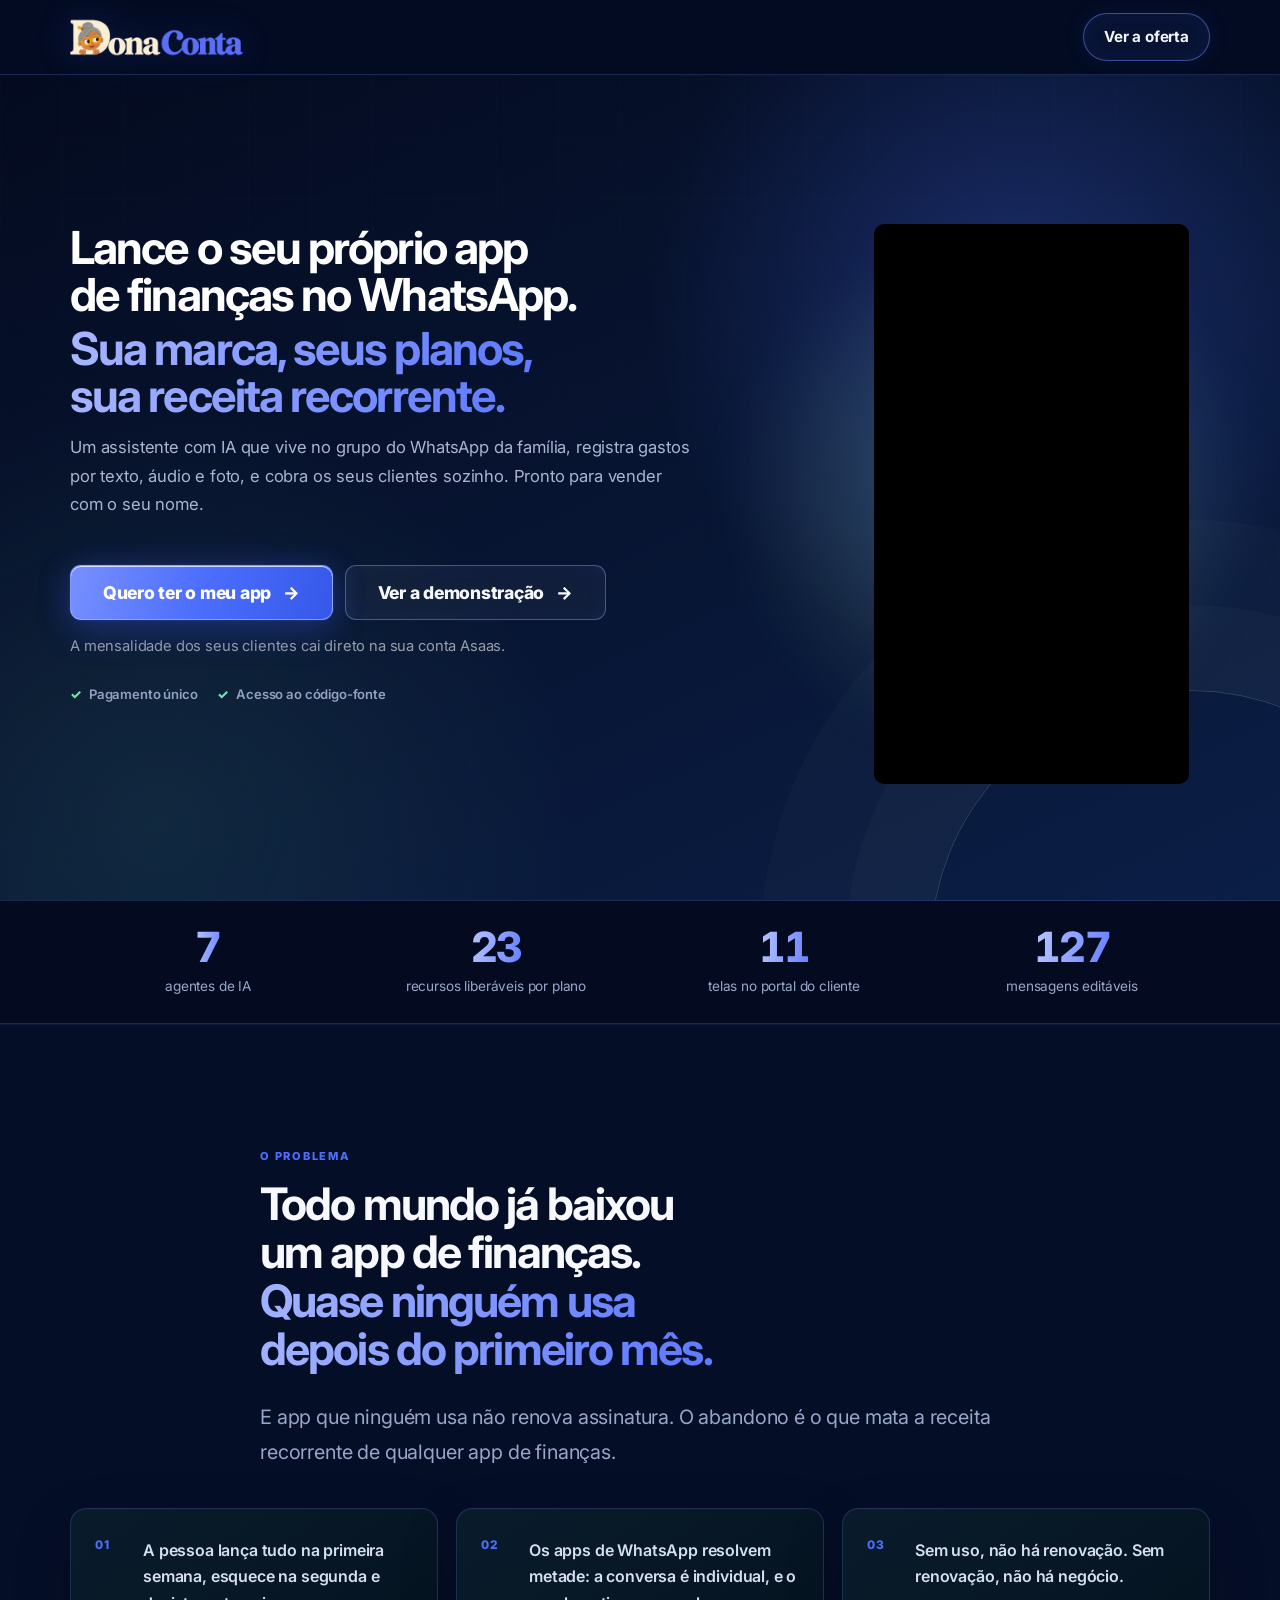
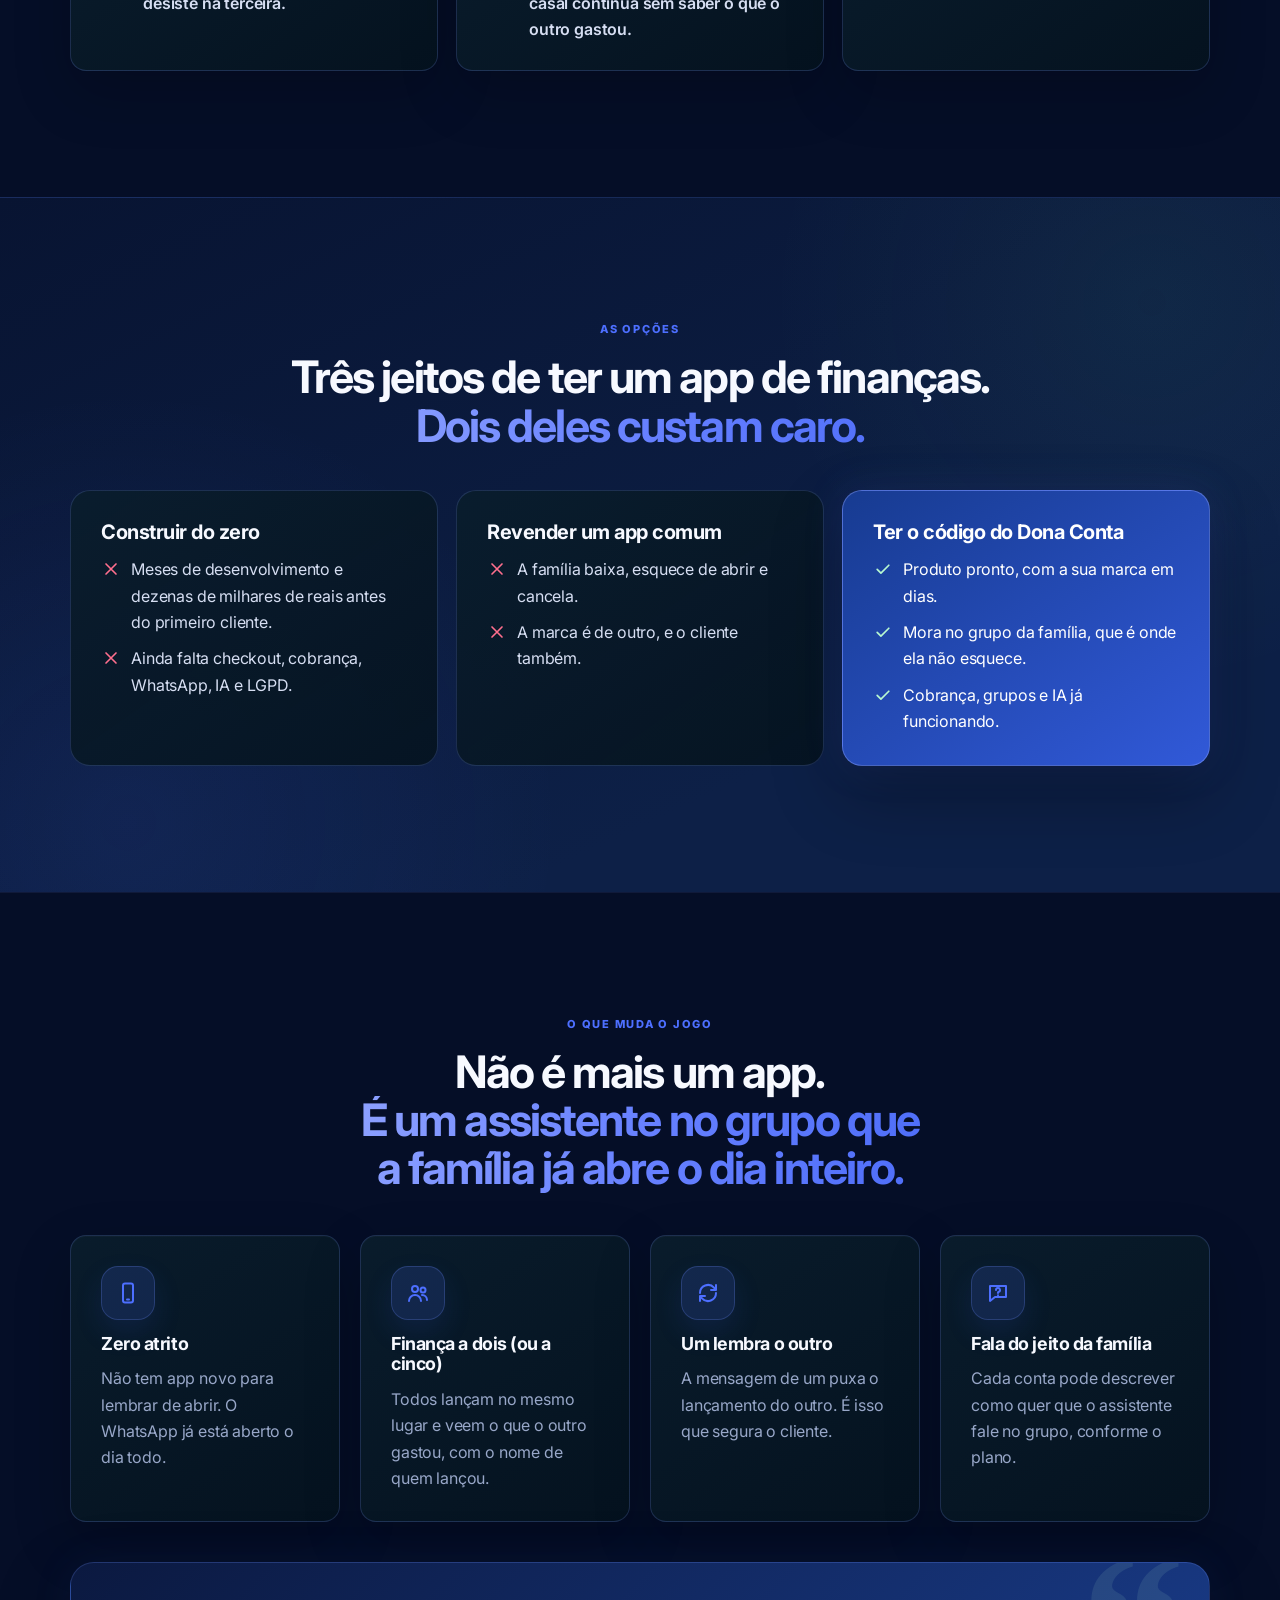
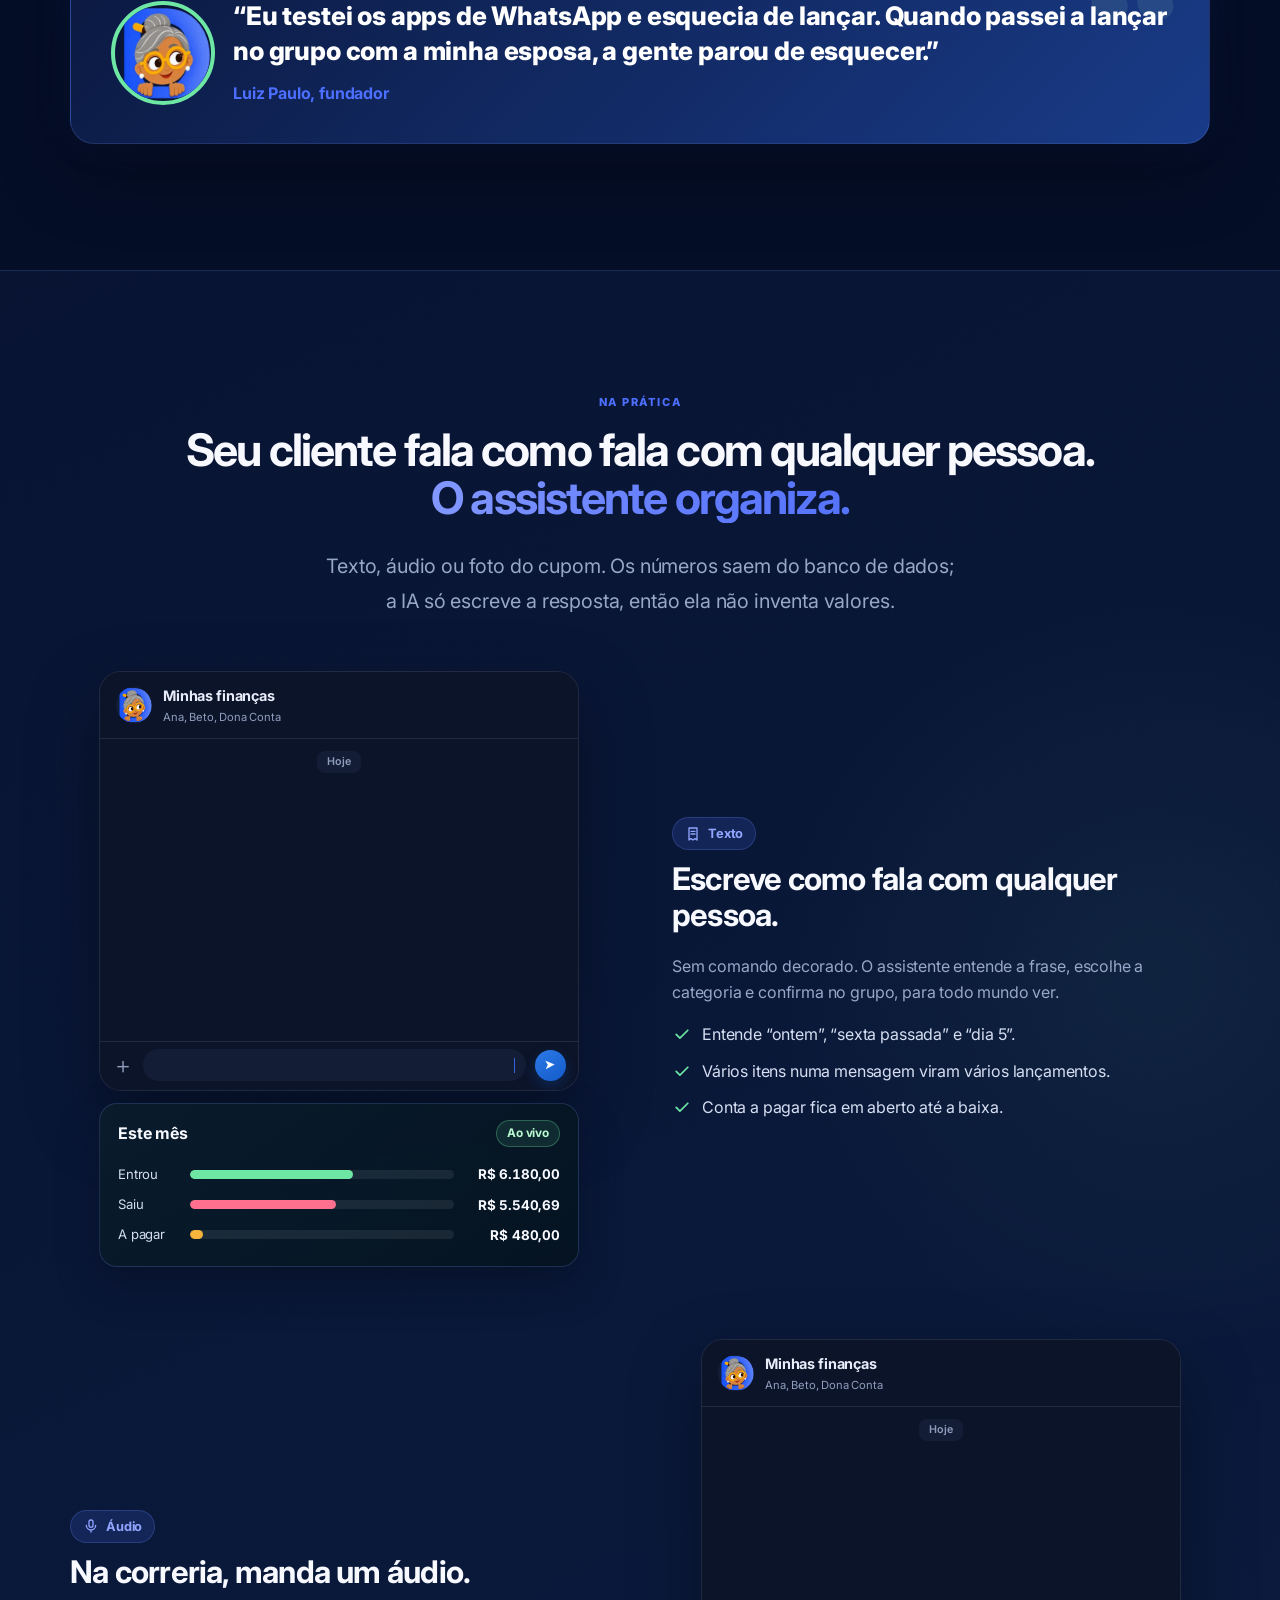
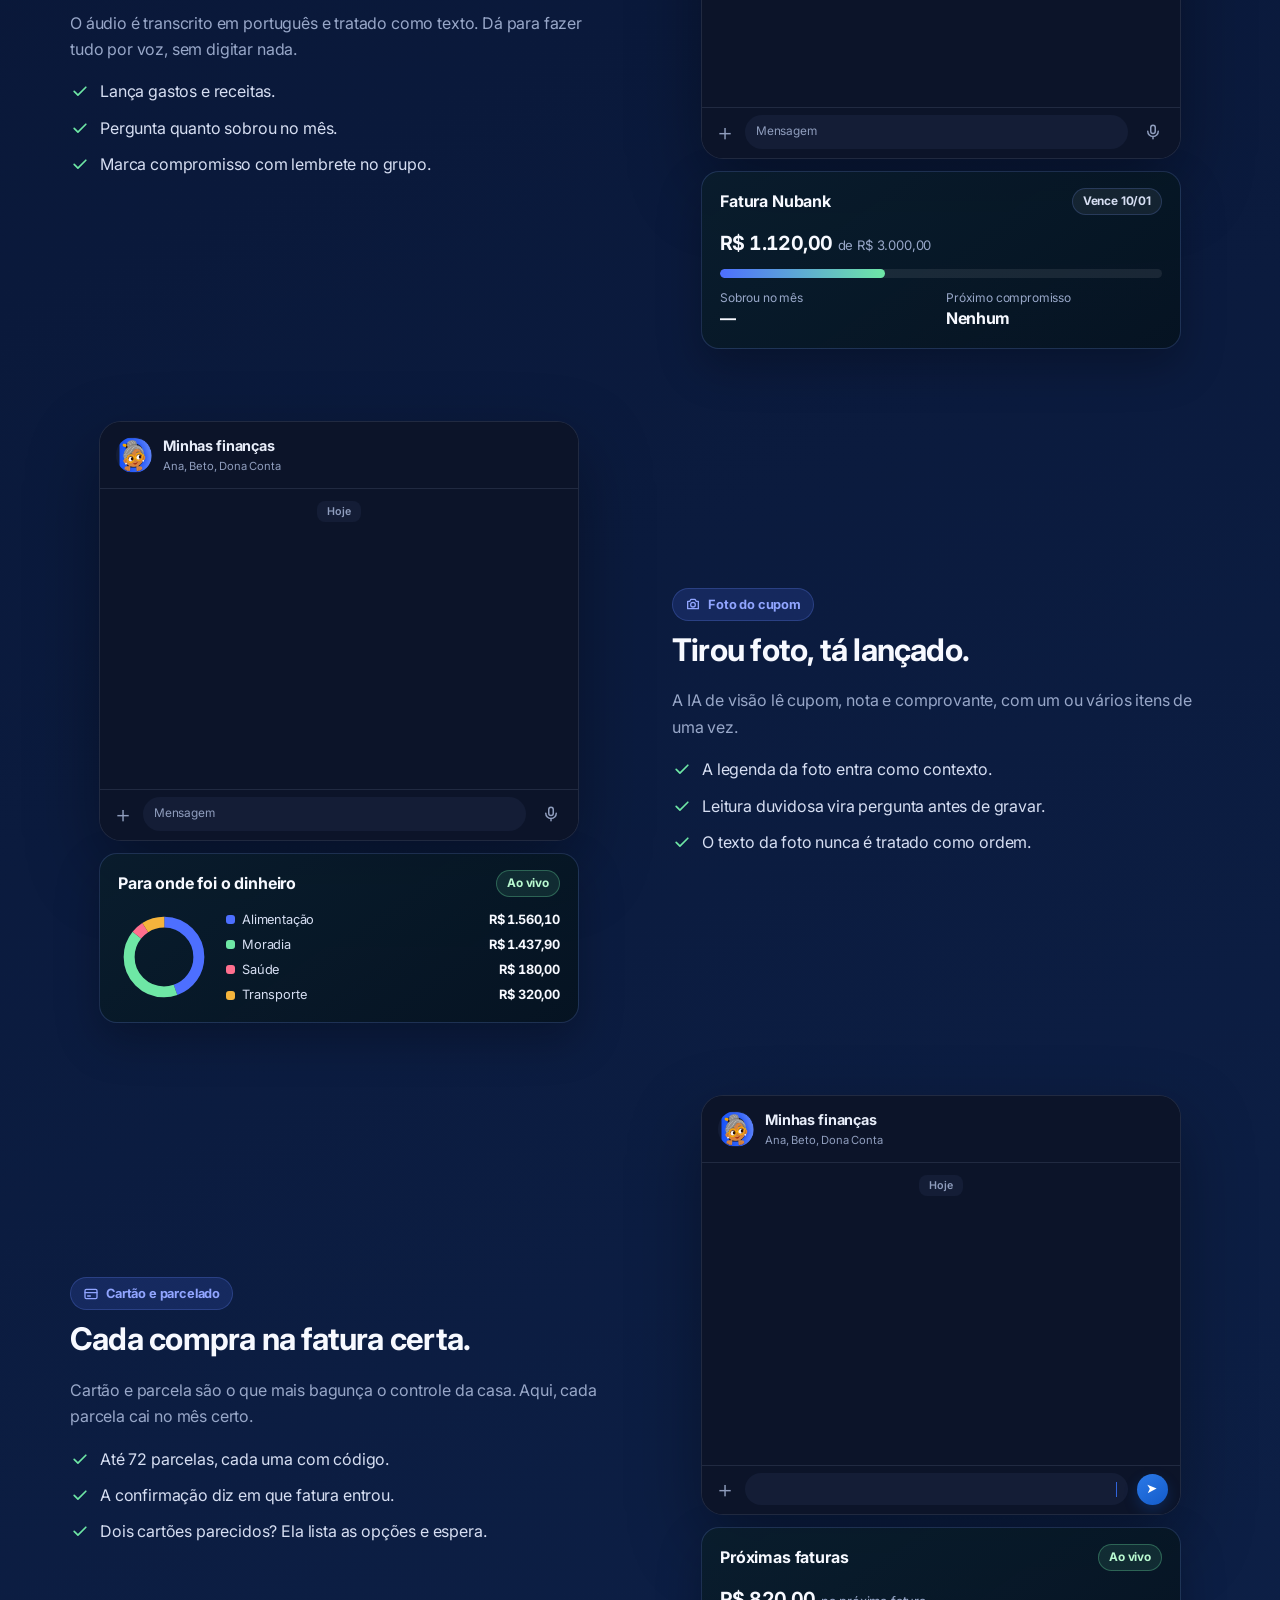
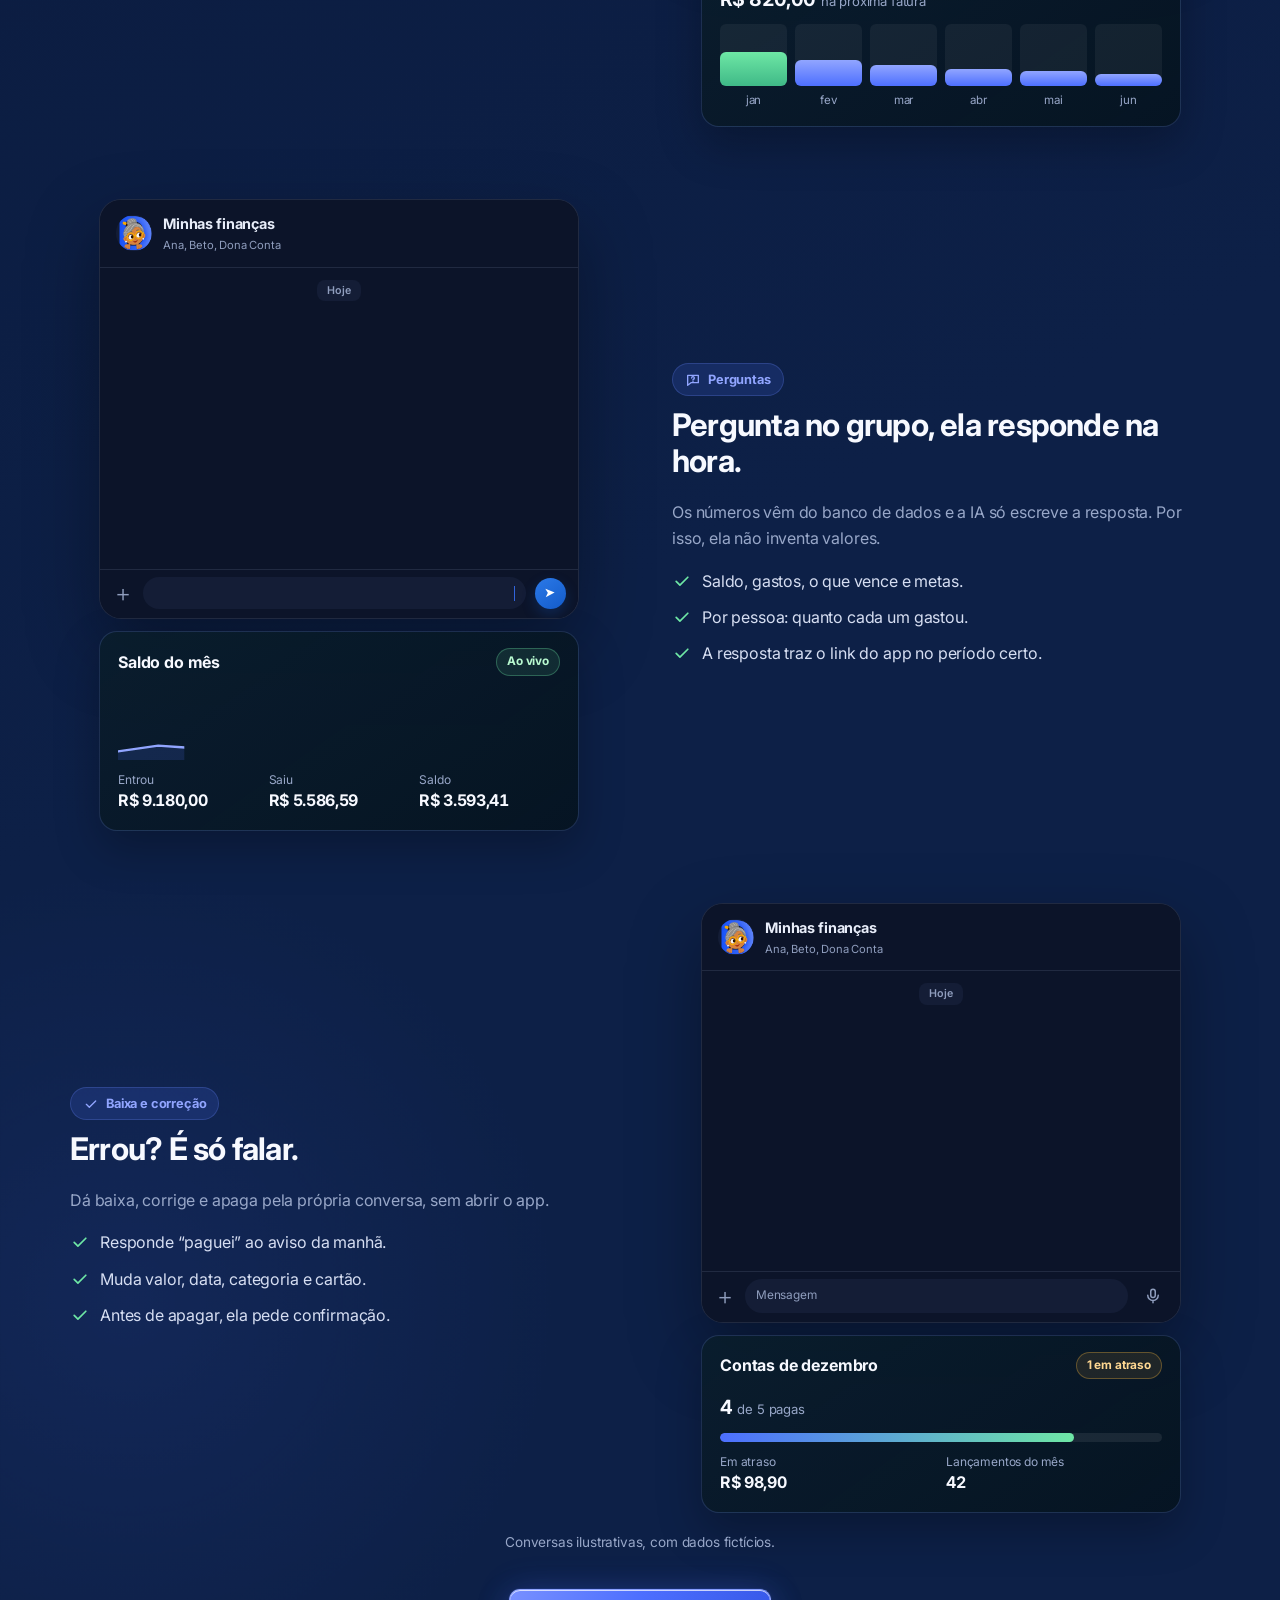
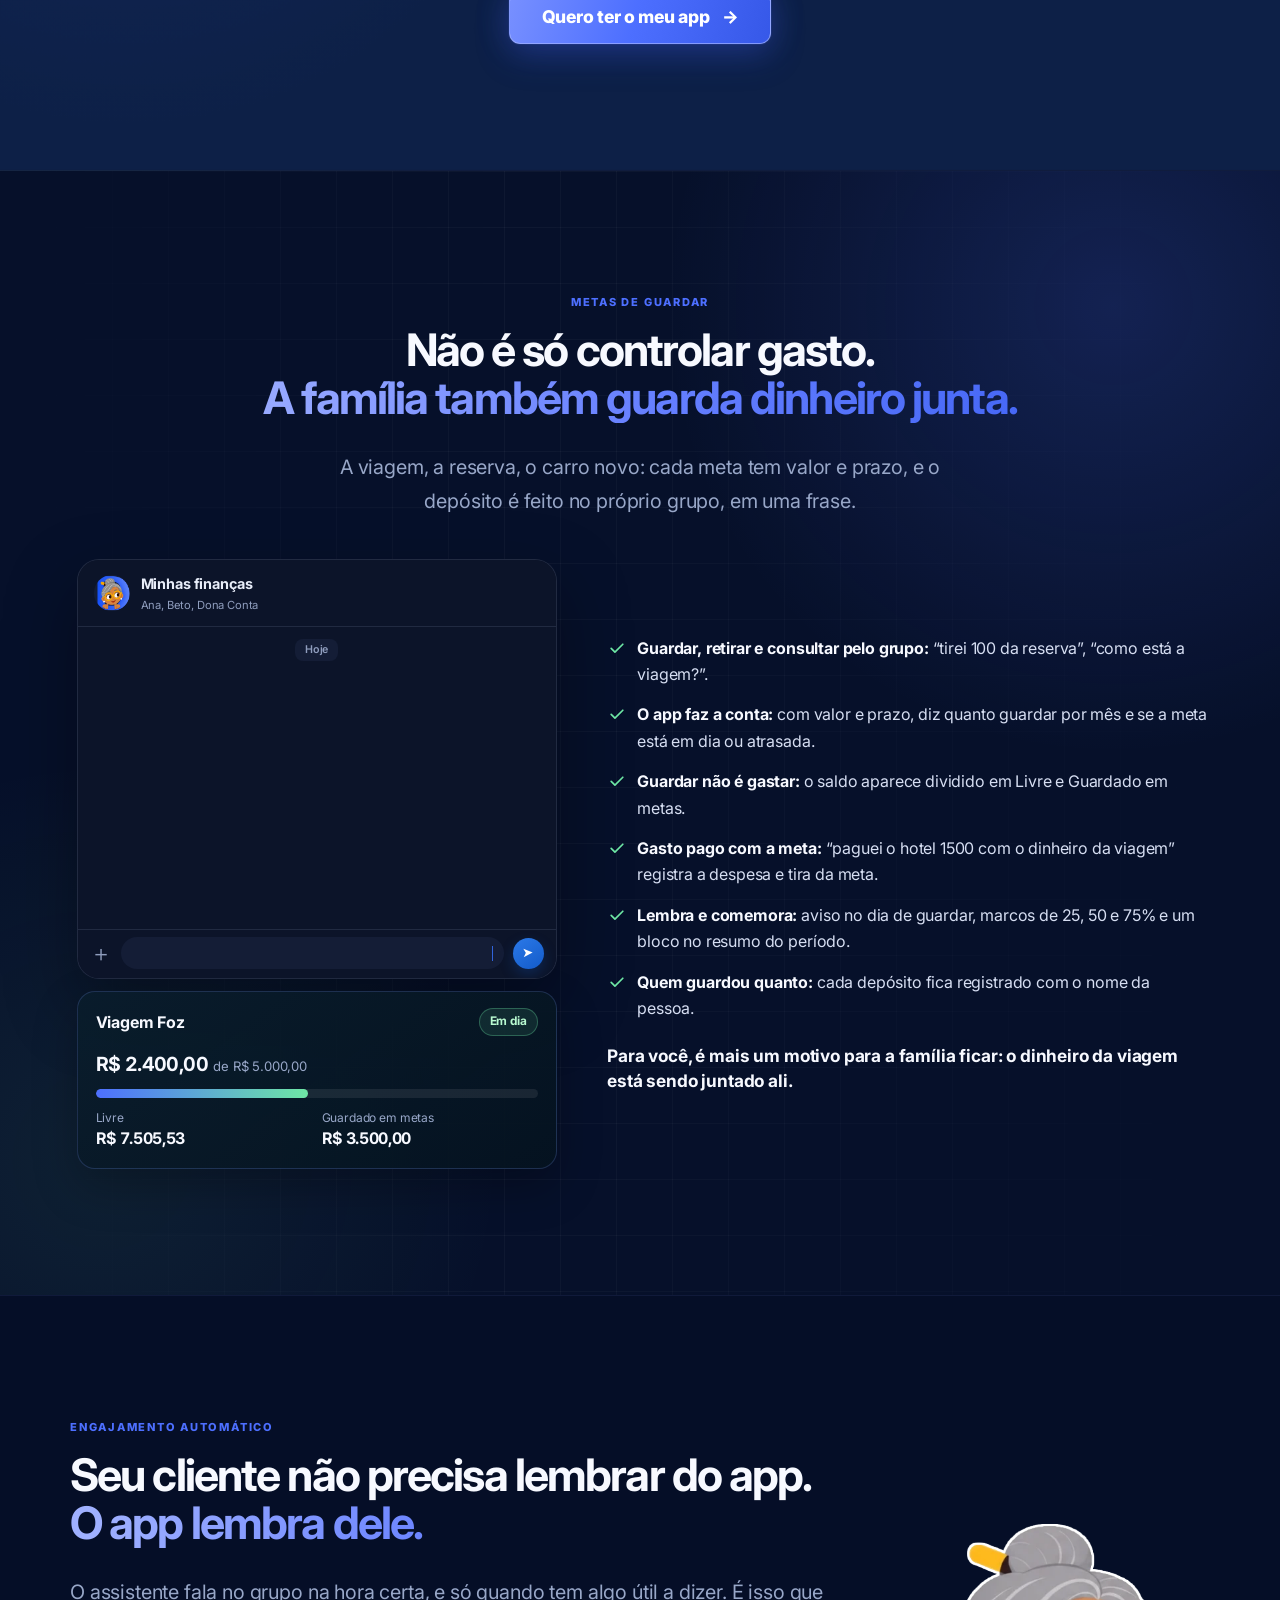
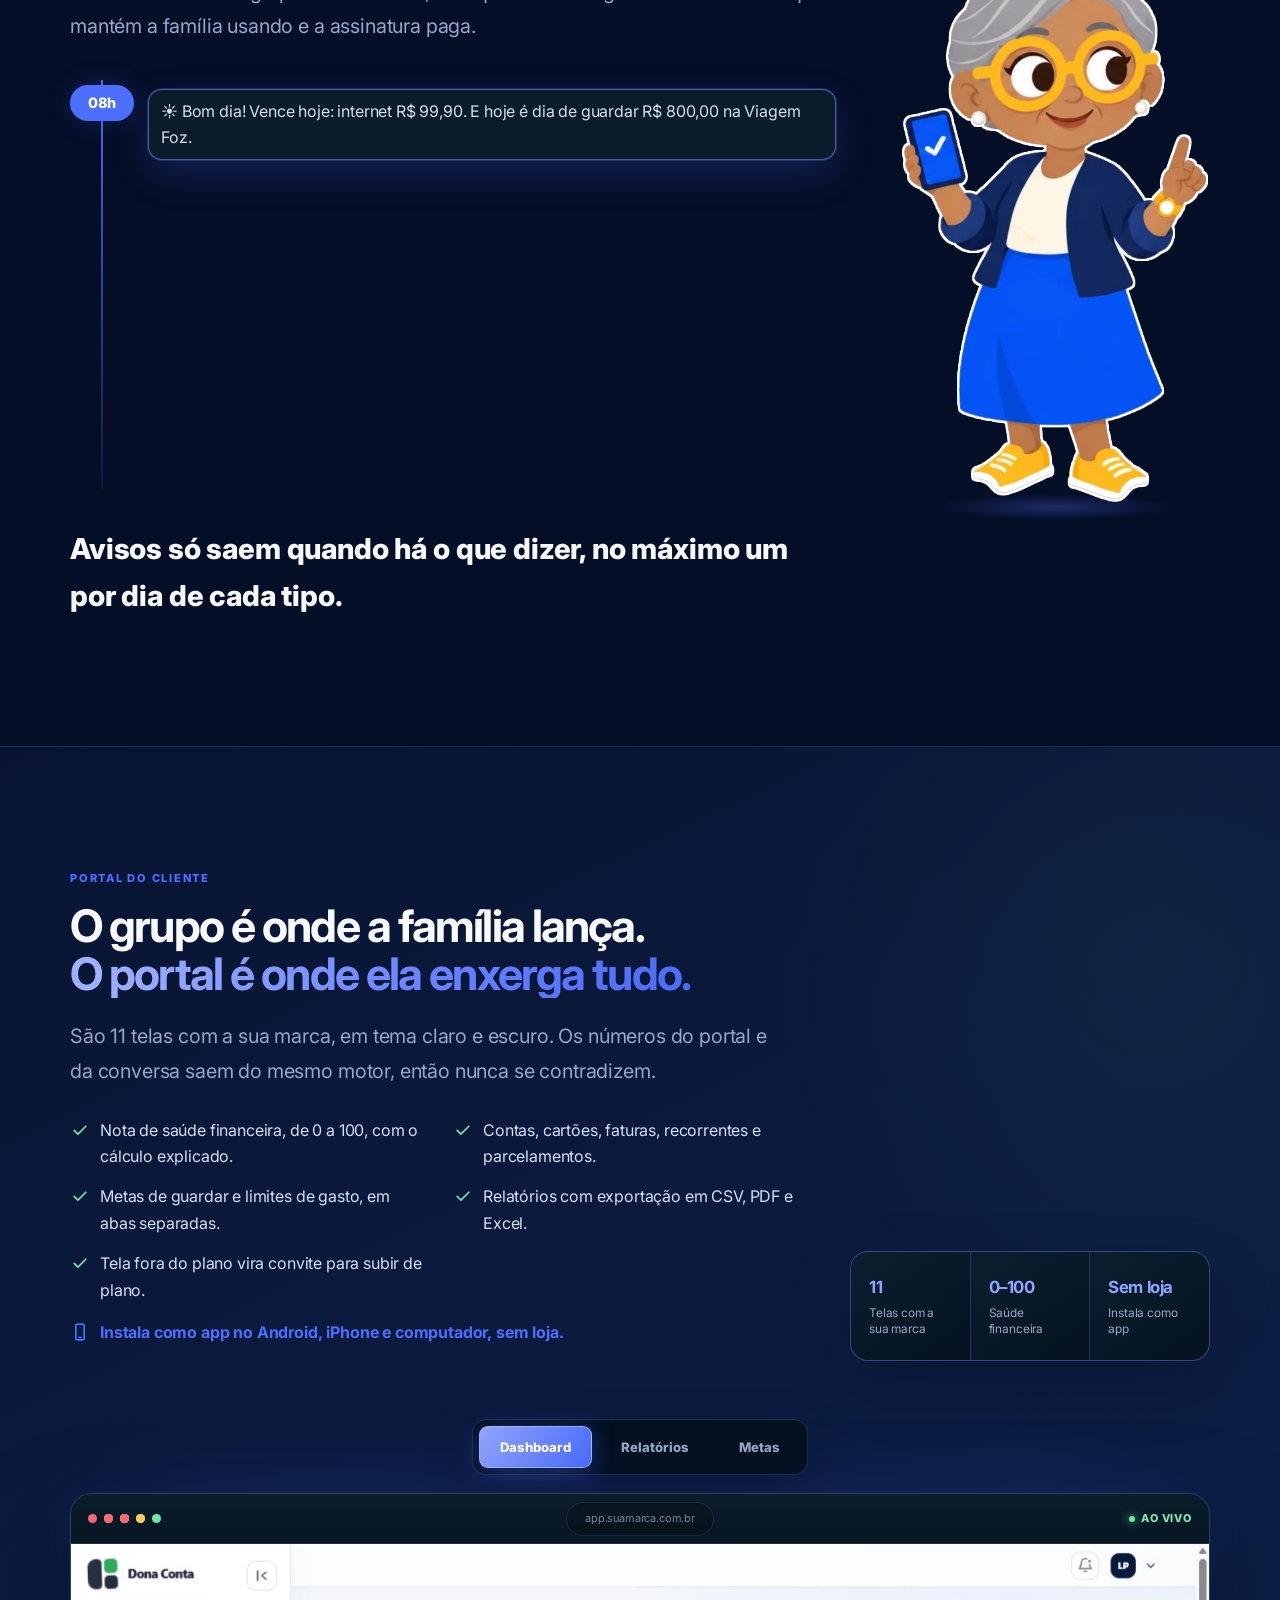
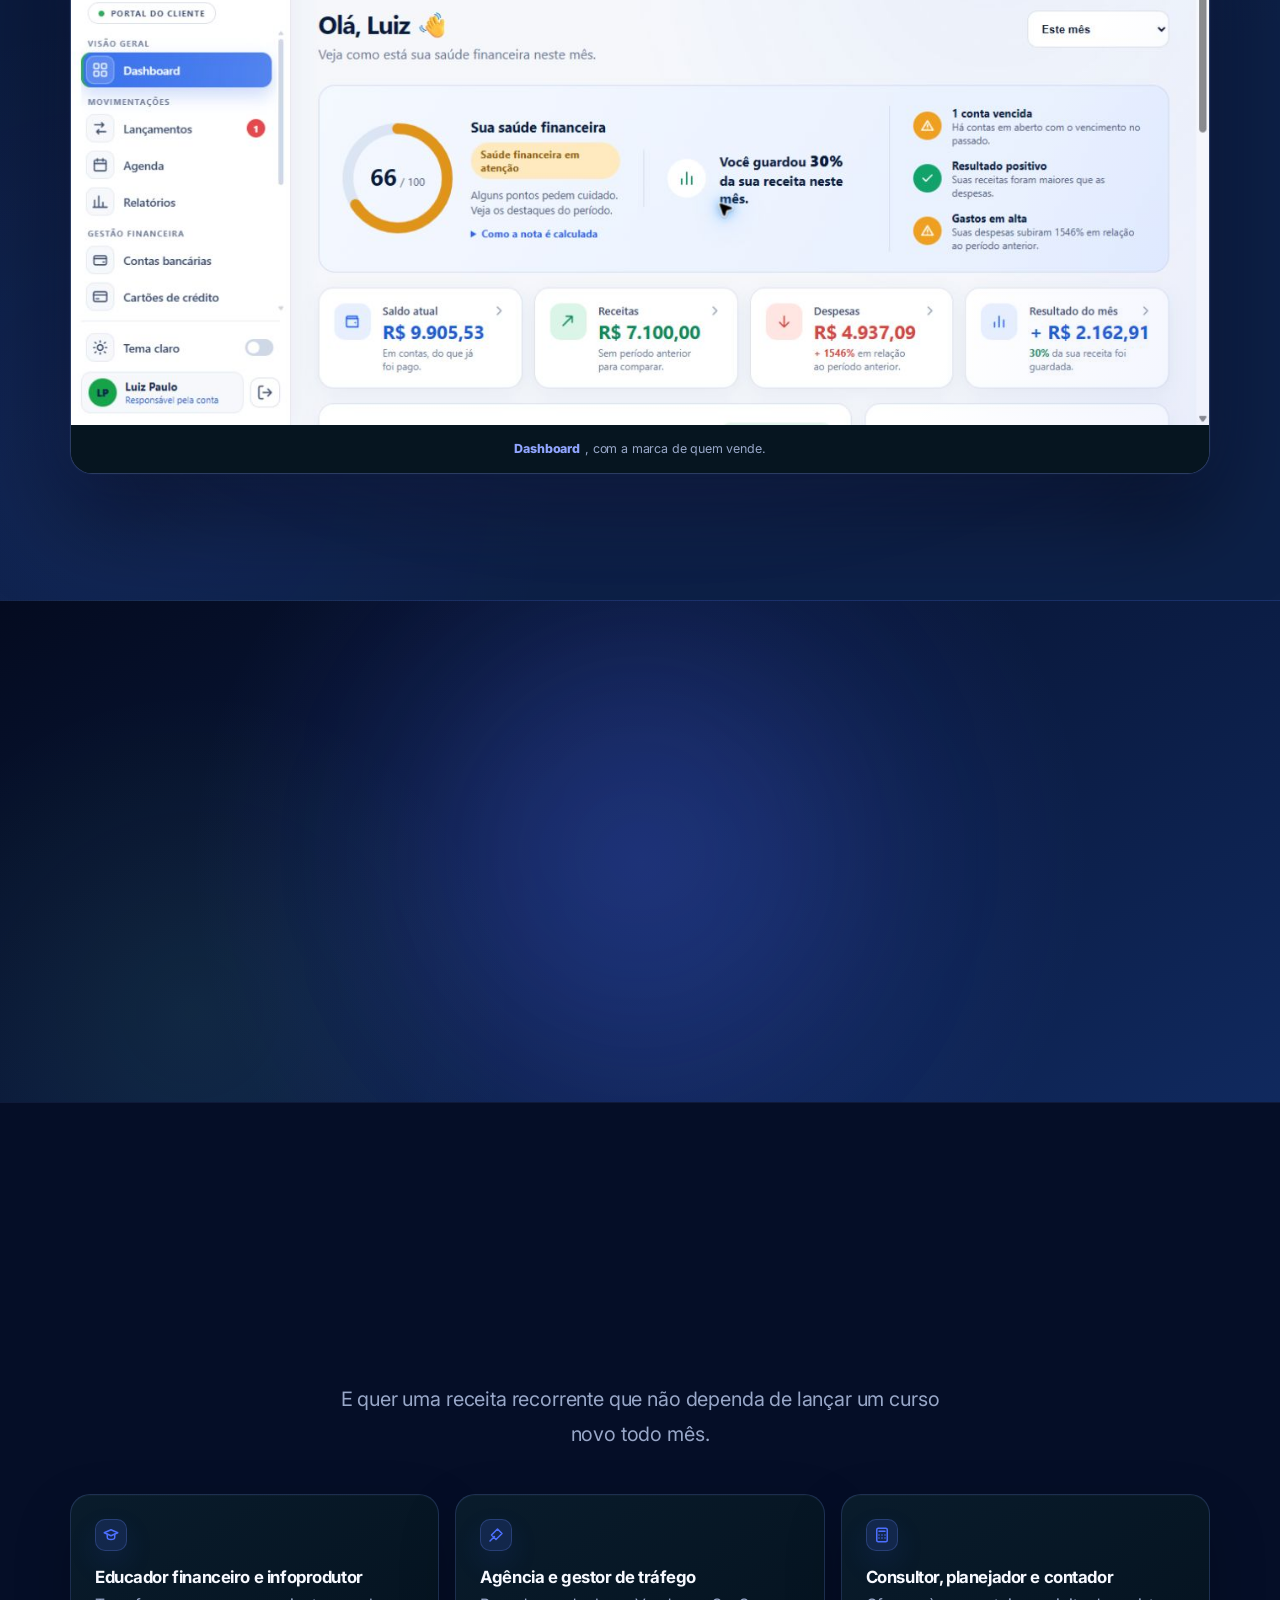
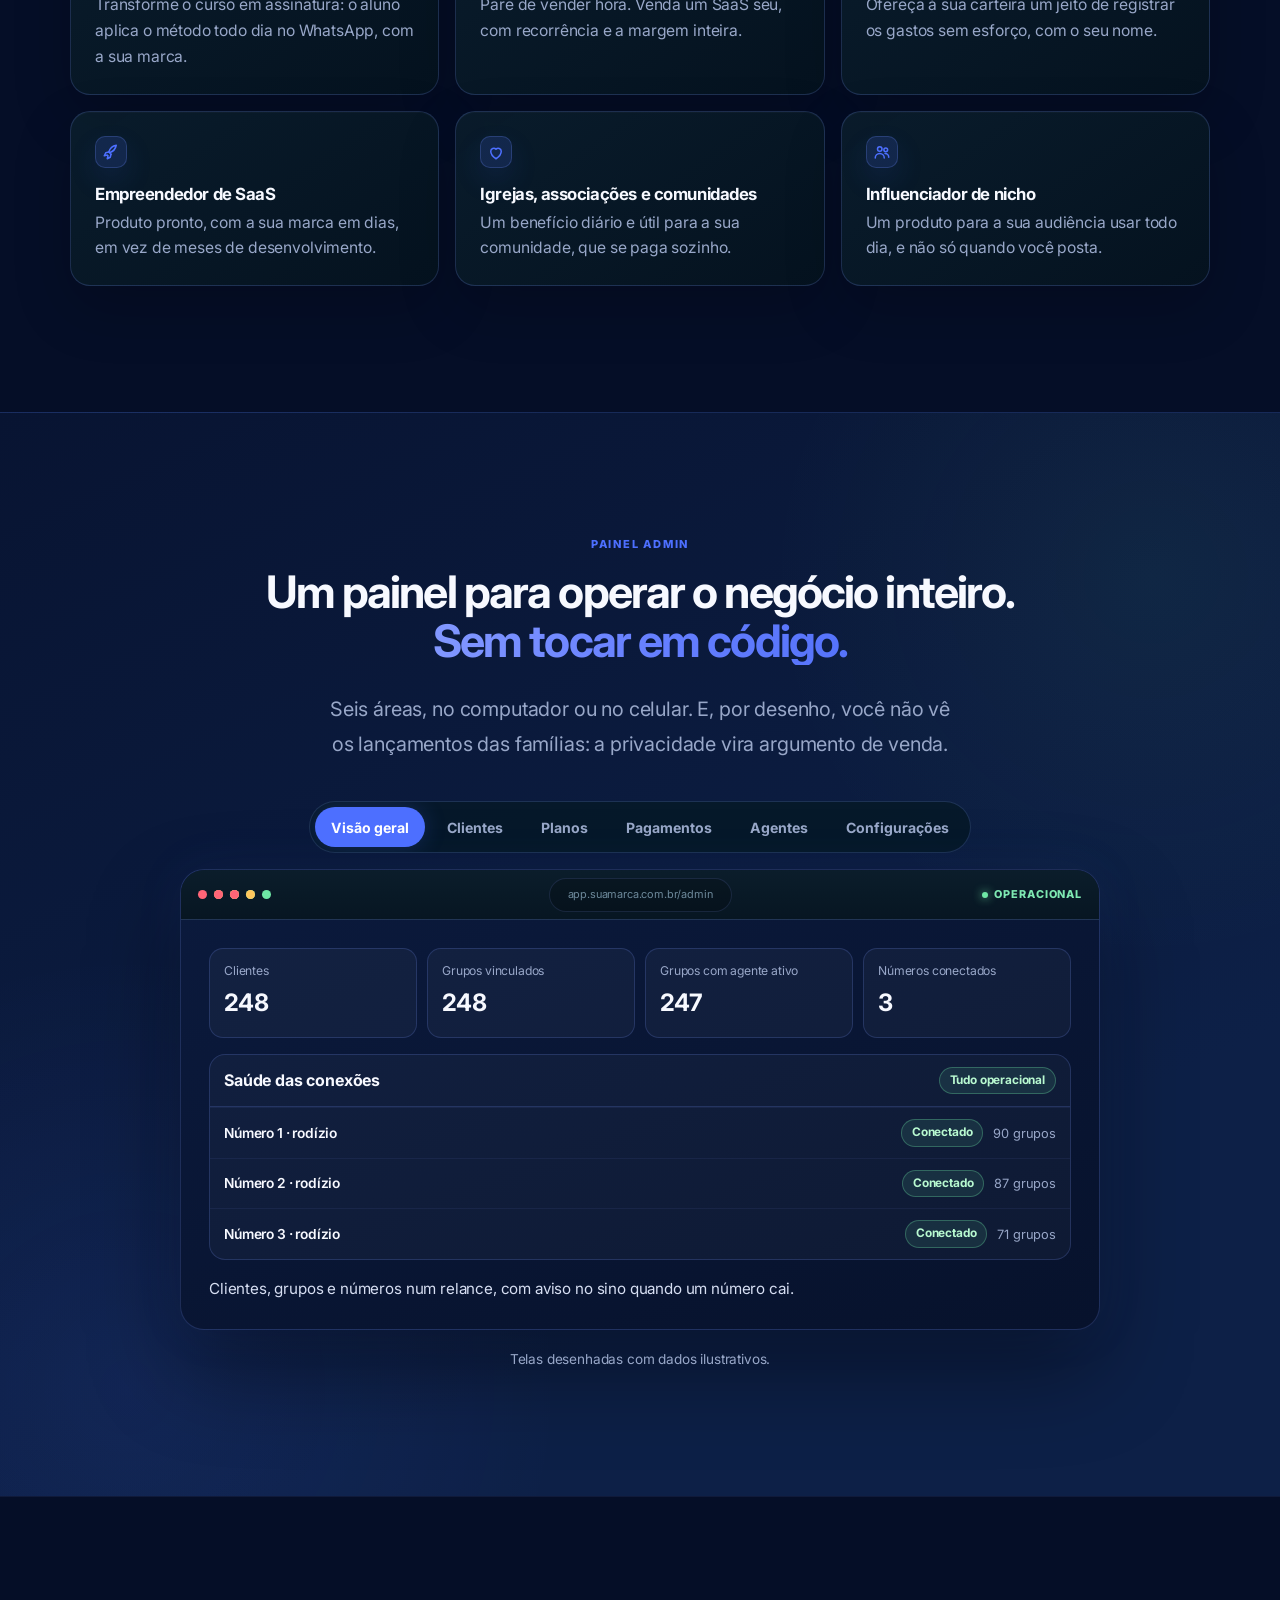
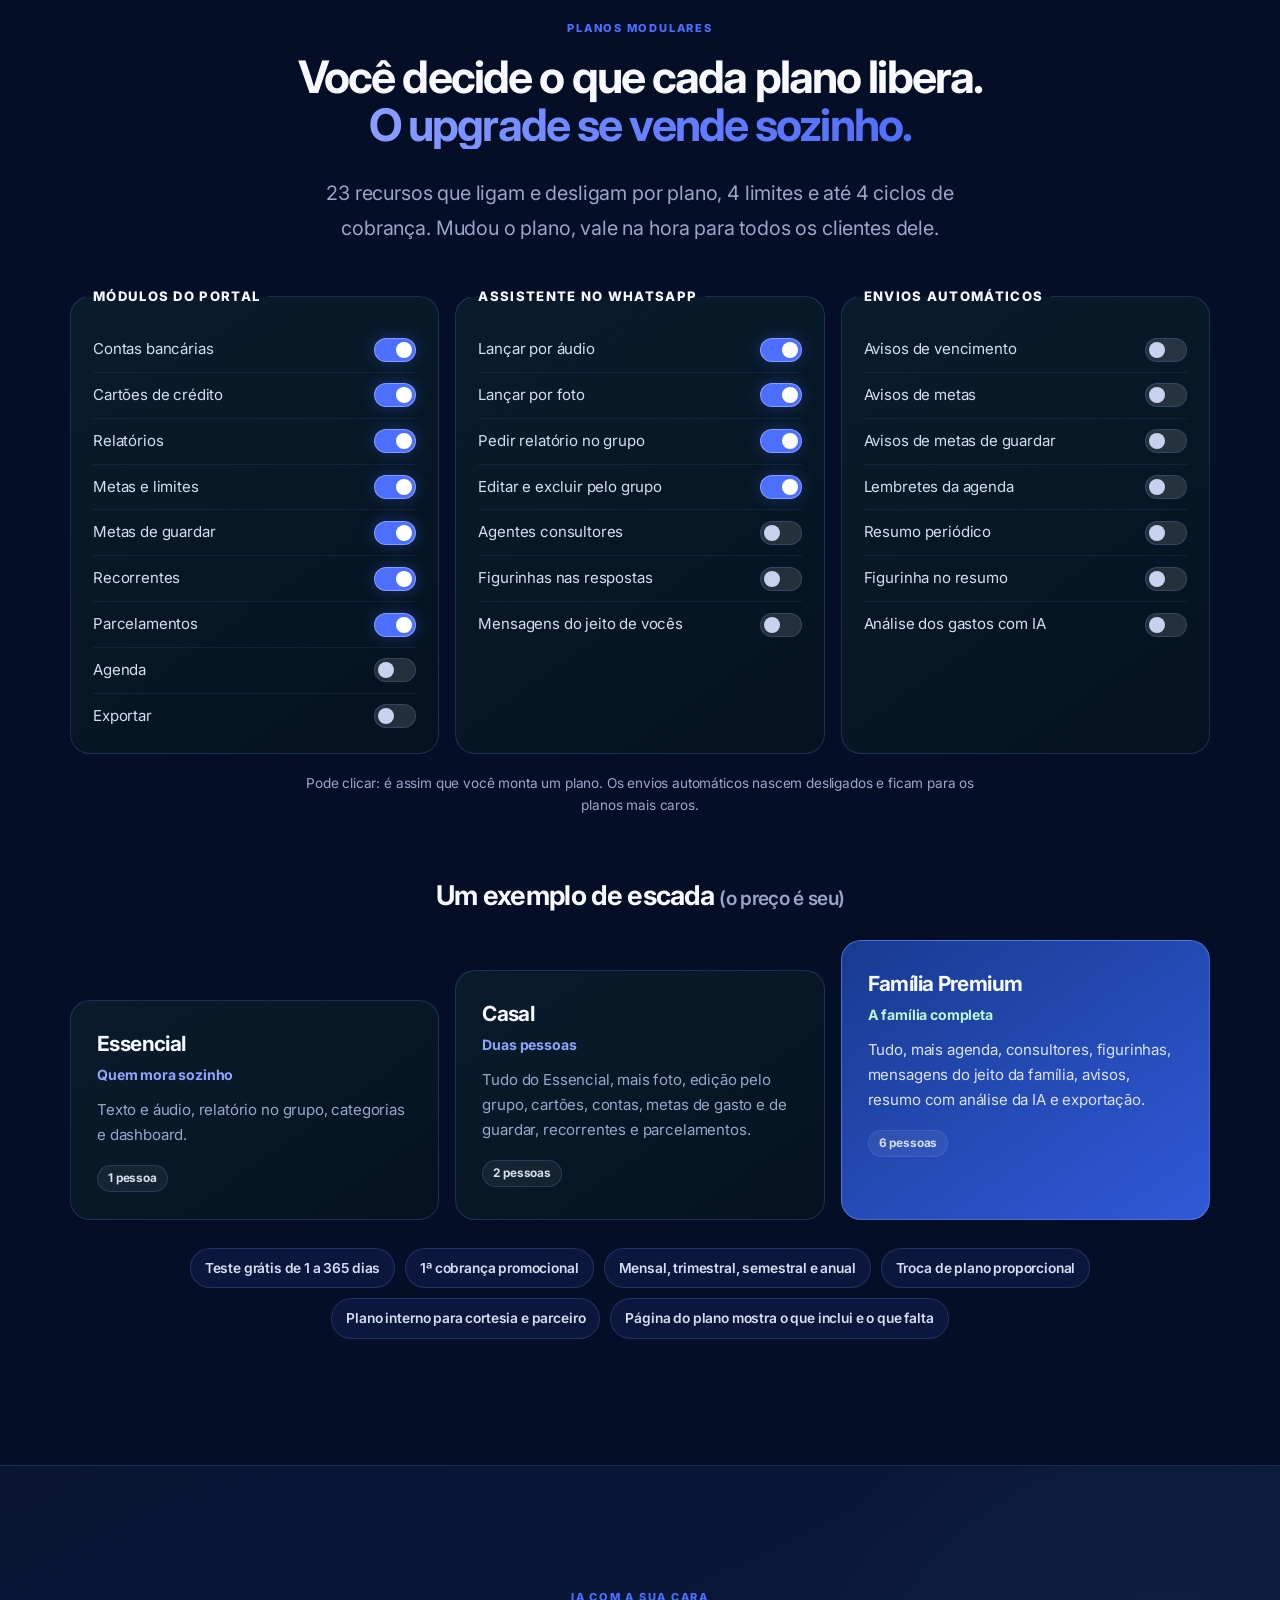
==== whitelabel-v2/index.html @ 58a314e9 "feat: oferta única, scroll nos chats e página /whitelabel-v2 - Oferta única: Código-fonte Liberado, " ====
<!doctype html>
<html lang="pt-BR">
<head>
  <meta charset="utf-8">
  <meta name="viewport" content="width=device-width, initial-scale=1">

  <!-- EDITÁVEL: título e descrição que aparecem no Google e no WhatsApp -->
  <title>White Label Dona Conta: o seu app de finanças no WhatsApp</title>
  <meta name="description" content="Tenha o seu próprio app de finanças no WhatsApp, com a sua marca e os seus planos. Um assistente com IA que vive no grupo da família e cobra os seus clientes sozinho.">
  <meta name="theme-color" content="#061440">

  <meta property="og:type" content="website">
  <meta property="og:locale" content="pt_BR">
  <meta property="og:site_name" content="Dona Conta">
  <meta property="og:title" content="Lance o seu próprio app de finanças no WhatsApp">
  <meta property="og:description" content="Sua marca, seus planos, sua receita recorrente. Assistente com IA no grupo da família, checkout e grupos automáticos.">
  <meta property="og:url" content="https://donaconta.com.br/whitelabel-v2/">
  <meta property="og:image" content="https://donaconta.com.br/assets/og-image.jpg">
  <meta property="og:image:width" content="1200">
  <meta property="og:image:height" content="630">
  <meta name="twitter:card" content="summary_large_image">
  <link rel="canonical" href="https://donaconta.com.br/whitelabel/">
  <!-- FIM EDITÁVEL -->

  <link rel="icon" href="/assets/favicon.png" type="image/png">
  <link rel="apple-touch-icon" href="/assets/apple-touch-icon.png">

  <link rel="preconnect" href="https://player.vimeo.com">
  <link rel="preconnect" href="https://fonts.googleapis.com">
  <link rel="preconnect" href="https://fonts.gstatic.com" crossorigin>
  <!-- Fontes sem segurar a abertura: o texto aparece na hora e a fonte entra quando chegar. -->
  <link rel="stylesheet" href="https://fonts.googleapis.com/css2?family=Fraunces:opsz,wght@72,800&family=Inter:wght@400;500;600;700;800&display=swap" media="print" onload="this.media='all'">
  <noscript><link rel="stylesheet" href="https://fonts.googleapis.com/css2?family=Fraunces:opsz,wght@72,800&family=Inter:wght@400;500;600;700;800&display=swap"></noscript>
  <link rel="stylesheet" href="/css/estilo.css?v=20261102-1">
  <link rel="stylesheet" href="/css/whitelabel.css?v=20261102-6">

  <script src="/config.js" defer></script>
  <script src="/whitelabel/config.js" defer></script>
  <script src="/whitelabel/conversas.js?v=20261030-2" defer></script>
  <script src="/js/pagina.js?v=20261102-1" defer></script>
  <script src="/js/whitelabel.js?v=20261102-3" defer></script>
</head>
<body class="wl wl-v2">
  <!-- Ícones usados na página (desenho de linha, herdam a cor do texto) -->
  <svg width="0" height="0" style="position:absolute" aria-hidden="true">
    <defs>
      <symbol id="i-mic" viewBox="0 0 24 24"><rect x="9" y="3" width="6" height="11" rx="3"/><path d="M5 11a7 7 0 0 0 14 0M12 18v3"/></symbol>
      <symbol id="i-foto" viewBox="0 0 24 24"><path d="M4 8h3l2-3h6l2 3h3v11H4z"/><circle cx="12" cy="13" r="3.5"/></symbol>
      <symbol id="i-cartao" viewBox="0 0 24 24"><rect x="3" y="5" width="18" height="14" rx="2"/><path d="M3 10h18M7 15h4"/></symbol>
      <symbol id="i-conta" viewBox="0 0 24 24"><path d="M6 3h12v18l-3-2-3 2-3-2-3 2z"/><path d="M9 8h6M9 12h6"/></symbol>
      <symbol id="i-pergunta" viewBox="0 0 24 24"><path d="M4 5h16v11H9l-5 4z"/><path d="M10 9a2 2 0 1 1 2.5 1.9c-.3.1-.5.4-.5.7V12M12 14.2v.1"/></symbol>
      <symbol id="i-pessoas" viewBox="0 0 24 24"><circle cx="9" cy="8" r="3"/><path d="M3 20a6 6 0 0 1 12 0"/><circle cx="17" cy="9" r="2.5"/><path d="M16 14a5 5 0 0 1 5 5"/></symbol>
      <symbol id="i-meta" viewBox="0 0 24 24"><circle cx="12" cy="12" r="8"/><circle cx="12" cy="12" r="4"/><circle cx="12" cy="12" r=".8"/></symbol>
      <symbol id="i-agenda" viewBox="0 0 24 24"><rect x="4" y="5" width="16" height="15" rx="2"/><path d="M4 10h16M9 3v4M15 3v4"/></symbol>
      <symbol id="i-sino" viewBox="0 0 24 24"><path d="M6 16V11a6 6 0 0 1 12 0v5l2 2H4z"/><path d="M10 20a2 2 0 0 0 4 0"/></symbol>
      <symbol id="i-sincronia" viewBox="0 0 24 24"><path d="M4 12a8 8 0 0 1 14-5.3L20 9M20 4v5h-5"/><path d="M20 12a8 8 0 0 1-14 5.3L4 15M4 20v-5h5"/></symbol>
      <symbol id="i-check" viewBox="0 0 24 24"><path d="M5 12.5l4.5 4.5L19 7.5"/></symbol>
      <symbol id="i-x" viewBox="0 0 24 24"><path d="M6 6l12 12M18 6L6 18"/></symbol>
      <symbol id="i-cadeado" viewBox="0 0 24 24"><rect x="5" y="11" width="14" height="10" rx="2"/><path d="M8 11V8a4 4 0 0 1 8 0v3"/></symbol>
      <symbol id="i-celular" viewBox="0 0 24 24"><rect x="7" y="2.5" width="10" height="19" rx="2"/><path d="M11 18.5h2"/></symbol>
      <symbol id="i-grupos" viewBox="0 0 24 24"><rect x="3" y="4" width="8" height="7" rx="2"/><rect x="13" y="4" width="8" height="7" rx="2"/><rect x="8" y="13" width="8" height="7" rx="2"/></symbol>
      <symbol id="i-servidor" viewBox="0 0 24 24"><rect x="4" y="4" width="16" height="7" rx="2"/><rect x="4" y="13" width="16" height="7" rx="2"/><path d="M8 7.5h.01M8 16.5h.01"/></symbol>
      <symbol id="i-escudo" viewBox="0 0 24 24"><path d="M12 3l7 3v6c0 4.5-3 7.5-7 9-4-1.5-7-4.5-7-9V6z"/><path d="M9 12l2 2 4-4"/></symbol>
      <symbol id="i-rodizio" viewBox="0 0 24 24"><circle cx="12" cy="12" r="3"/><path d="M12 3v3M12 18v3M3 12h3M18 12h3M5.6 5.6l2.1 2.1M16.3 16.3l2.1 2.1M5.6 18.4l2.1-2.1M16.3 7.7l2.1-2.1"/></symbol>
      <symbol id="i-globo" viewBox="0 0 24 24"><circle cx="12" cy="12" r="9"/><path d="M3 12h18M12 3c2.5 2.6 3.8 5.6 3.8 9s-1.3 6.4-3.8 9c-2.5-2.6-3.8-5.6-3.8-9S9.5 5.6 12 3z"/></symbol>
      <symbol id="i-pulso" viewBox="0 0 24 24"><path d="M3 12h4l3-7 4 14 3-7h4"/></symbol>
      <symbol id="i-documento" viewBox="0 0 24 24"><path d="M6 3h8l4 4v14H6z"/><path d="M14 3v4h4M9 12h6M9 16h6"/></symbol>
      <symbol id="i-chave" viewBox="0 0 24 24"><circle cx="8" cy="15" r="4"/><path d="M11 12l9-9M16 7l3 3"/></symbol>
      <symbol id="i-atualizar" viewBox="0 0 24 24"><path d="M20 12a8 8 0 1 1-2.3-5.7L20 8.6M20 3v5.6h-5.6"/></symbol>
      <symbol id="i-dinheiro" viewBox="0 0 24 24"><rect x="3" y="6" width="18" height="12" rx="2"/><circle cx="12" cy="12" r="2.5"/><path d="M6 9v.01M18 15v.01"/></symbol>
      <symbol id="i-curso" viewBox="0 0 24 24"><path d="M3 9l9-4 9 4-9 4z"/><path d="M7 11v4c0 1.5 2.2 3 5 3s5-1.5 5-3v-4"/></symbol>
      <symbol id="i-alvo" viewBox="0 0 24 24"><path d="M4 20l6-6M14 4l6 6-8 8-6-6z"/></symbol>
      <symbol id="i-calculadora" viewBox="0 0 24 24"><rect x="5" y="3" width="14" height="18" rx="2"/><path d="M8 7h8M8 12h.01M12 12h.01M16 12h.01M8 16h.01M12 16h.01M16 16h.01"/></symbol>
      <symbol id="i-foguete" viewBox="0 0 24 24"><path d="M12 15l-3-3c1.5-4.5 4.5-8 10-9-1 5.5-4.5 8.5-9 10z"/><path d="M9 12l-4 1-2 4 4-1M12 15l-1 4-4 2 1-4"/></symbol>
      <symbol id="i-comunidade" viewBox="0 0 24 24"><path d="M12 21s-7-4.4-7-10a4 4 0 0 1 7-2.6A4 4 0 0 1 19 11c0 5.6-7 10-7 10z"/></symbol>
    </defs>
  </svg>

  <a class="pular" href="#conteudo">Pular para o conteúdo</a>

  <header class="topo">
    <div class="caixa topo__linha">
      <a class="topo__marca" href="/" aria-label="Dona Conta, página inicial">
        <img class="logo" src="/assets/logo-escuro.webp" width="418" height="96" alt="Dona Conta" data-logo="escuro">
      </a>
      <a class="topo__entrar" href="#oferta">Ver a oferta</a>
    </div>
  </header>

  <main id="conteudo">

    <!-- ================================================================
         ATO 1: O PRODUTO QUE A FAMÍLIA USA
         ================================================================ -->

    <!-- ============ 1. HERO ============ -->
    <section class="hero" id="topo">
      <div class="caixa hero__grade">
        <div class="hero__texto">
          <!-- EDITÁVEL: headline e subtítulo (variações para teste A/B no PRD) -->
          <h1>Lance o seu próprio app de finanças no WhatsApp. <span>Sua marca, seus planos, sua receita recorrente.</span></h1>
          <!-- Vídeo da oferta. Fica depois do título no celular e na coluna direita no computador. -->
          <div class="wl-video">
            <iframe src="https://player.vimeo.com/video/1242555424?badge=0&amp;autopause=0&amp;title=0&amp;byline=0&amp;portrait=0&amp;dnt=1" title="Apresentação do White Label Dona Conta" allow="autoplay; fullscreen; picture-in-picture; encrypted-media" referrerpolicy="strict-origin-when-cross-origin" allowfullscreen></iframe>
          </div>
          <p class="hero__sub">Um assistente com IA que vive no grupo do WhatsApp da família, registra gastos por texto, áudio e foto, e cobra os seus clientes sozinho. Pronto para vender com o seu nome.</p>
          <!-- FIM EDITÁVEL -->
          <div class="cta wl-cta-dupla">
            <a class="btn btn--primario btn--grande" href="#oferta" data-comprar>Quero ter o meu app</a>
            <a class="btn btn--fantasma btn--grande" href="#demonstracao" data-demo>Ver a demonstração</a>
          </div>
          <p class="cta__nota">A mensalidade dos seus clientes cai direto na sua conta Asaas.</p>
          <ul class="hero__provas" aria-label="Vantagens">
            <li>Pagamento único</li>
            <li>Acesso ao código-fonte</li>
          </ul>
        </div>
      </div>
    </section>

    <!-- ============ 2. FAIXA DE NÚMEROS ============ -->
    <section class="wl-numeros" aria-label="O produto em números">
      <div class="caixa">
        <ul>
          <li><strong data-contar="7">7</strong><span>agentes de IA</span></li>
          <li><strong data-contar="23">23</strong><span>recursos liberáveis por plano</span></li>
          <li><strong data-contar="11">11</strong><span>telas no portal do cliente</span></li>
          <li><strong data-contar="127">127</strong><span>mensagens editáveis</span></li>
        </ul>
      </div>
    </section>

    <!-- ============ 3. O PROBLEMA ============ -->
    <section class="secao" id="problema">
      <div class="caixa caixa--estreita">
        <h2>Todo mundo já baixou um app de finanças. <span class="titulo-destaque">Quase ninguém usa depois do primeiro mês.</span></h2>
        <p class="lead">E app que ninguém usa não renova assinatura. O abandono é o que mata a receita recorrente de qualquer app de finanças.</p>
      </div>
      <div class="caixa">
        <ul class="sintomas">
          <li>A pessoa lança tudo na primeira semana, esquece na segunda e desiste na terceira.</li>
          <li>Os apps de WhatsApp resolvem metade: a conversa é individual, e o casal continua sem saber o que o outro gastou.</li>
          <li>Sem uso, não há renovação. Sem renovação, não há negócio.</li>
        </ul>
      </div>
    </section>

    <!-- ============ 4. OS CAMINHOS ============ -->
    <section class="secao secao--creme" id="caminhos">
      <div class="caixa">
        <h2 class="centro">Três jeitos de ter um app de finanças. <span class="titulo-destaque">Dois deles custam caro.</span></h2>
        <div class="wl-caminhos">
          <article class="wl-caminho">
            <h3>Construir do zero</h3>
            <ul class="lista-x">
              <li><svg class="i" aria-hidden="true"><use href="#i-x"/></svg>Meses de desenvolvimento e dezenas de milhares de reais antes do primeiro cliente.</li>
              <li><svg class="i" aria-hidden="true"><use href="#i-x"/></svg>Ainda falta checkout, cobrança, WhatsApp, IA e LGPD.</li>
            </ul>
          </article>
          <article class="wl-caminho">
            <h3>Revender um app comum</h3>
            <ul class="lista-x">
              <li><svg class="i" aria-hidden="true"><use href="#i-x"/></svg>A família baixa, esquece de abrir e cancela.</li>
              <li><svg class="i" aria-hidden="true"><use href="#i-x"/></svg>A marca é de outro, e o cliente também.</li>
            </ul>
          </article>
          <article class="wl-caminho wl-caminho--certo">
            <h3>Ter o código do <span data-marca>Dona Conta</span></h3>
            <ul class="lista-check">
              <li><svg class="i" aria-hidden="true"><use href="#i-check"/></svg>Produto pronto, com a sua marca em dias.</li>
              <li><svg class="i" aria-hidden="true"><use href="#i-check"/></svg>Mora no grupo da família, que é onde ela não esquece.</li>
              <li><svg class="i" aria-hidden="true"><use href="#i-check"/></svg>Cobrança, grupos e IA já funcionando.</li>
            </ul>
          </article>
        </div>
      </div>
    </section>

    <!-- ============ 5. O MECANISMO ============ -->
    <section class="secao" id="mecanismo">
      <div class="caixa">
        <h2 class="centro">Não é mais um app. <span class="titulo-destaque">É um assistente no grupo que a família já abre o dia inteiro.</span></h2>
        <div class="pilares wl-pilares--4">
          <div class="pilar">
            <span class="pilar__icone"><svg class="i" aria-hidden="true"><use href="#i-celular"/></svg></span>
            <h3>Zero atrito</h3>
            <p>Não tem app novo para lembrar de abrir. O WhatsApp já está aberto o dia todo.</p>
          </div>
          <div class="pilar">
            <span class="pilar__icone"><svg class="i" aria-hidden="true"><use href="#i-pessoas"/></svg></span>
            <h3>Finança a dois (ou a cinco)</h3>
            <p>Todos lançam no mesmo lugar e veem o que o outro gastou, com o nome de quem lançou.</p>
          </div>
          <div class="pilar">
            <span class="pilar__icone"><svg class="i" aria-hidden="true"><use href="#i-sincronia"/></svg></span>
            <h3>Um lembra o outro</h3>
            <p>A mensagem de um puxa o lançamento do outro. É isso que segura o cliente.</p>
          </div>
          <div class="pilar">
            <span class="pilar__icone"><svg class="i" aria-hidden="true"><use href="#i-pergunta"/></svg></span>
            <h3>Fala do jeito da família</h3>
            <p>Cada conta pode descrever como quer que o assistente fale no grupo, conforme o plano.</p>
          </div>
        </div>

        <!-- EDITÁVEL: história do fundador (fundador.mostrar: false no config.js da raiz tira) -->
        <figure class="fundador" data-fundador>
          <img class="fundador__foto" src="/assets/mascote.webp" width="120" height="120" alt="" data-fundador-foto>
          <blockquote>
            <p>“Eu testei os apps de WhatsApp e esquecia de lançar. Quando passei a lançar no grupo com a minha esposa, a gente parou de esquecer.”</p>
            <footer data-fundador-nome>Luiz Paulo, fundador</footer>
          </blockquote>
        </figure>
        <!-- FIM EDITÁVEL -->
      </div>
    </section>

    <!-- ============ 6. DEMONSTRAÇÃO EM CONVERSAS ============ -->
    <section class="secao secao--creme" id="demonstracao">
      <div class="caixa">
        <h2 class="centro">Seu cliente fala como fala com qualquer pessoa. <span class="titulo-destaque">O assistente organiza.</span></h2>
        <p class="lead centro">Texto, áudio ou foto do cupom. Os números saem do banco de dados; a IA só escreve a resposta, então ela não inventa valores.</p>
        <!-- Cada janela passa uma conversa em loop. Os textos ficam em whitelabel/conversas.js. -->
        <div class="wl-rcs">
          <article class="wl-rc">
            <div class="wl-rc__texto">
              <span class="wl-rc__rotulo"><svg class="i" aria-hidden="true"><use href="#i-conta"/></svg>Texto</span>
              <h3>Escreve como fala com qualquer pessoa.</h3>
              <p>Sem comando decorado. O assistente entende a frase, escolhe a categoria e confirma no grupo, para todo mundo ver.</p>
              <ul class="lista-check">
                <li><svg class="i" aria-hidden="true"><use href="#i-check"/></svg>Entende “ontem”, “sexta passada” e “dia 5”.</li>
                <li><svg class="i" aria-hidden="true"><use href="#i-check"/></svg>Vários itens numa mensagem viram vários lançamentos.</li>
                <li><svg class="i" aria-hidden="true"><use href="#i-check"/></svg>Conta a pagar fica em aberto até a baixa.</li>
              </ul>
            </div>
            <div data-roteiro="texto"><div data-fone-tela></div></div>
          </article>
          <article class="wl-rc">
            <div class="wl-rc__texto">
              <span class="wl-rc__rotulo"><svg class="i" aria-hidden="true"><use href="#i-mic"/></svg>Áudio</span>
              <h3>Na correria, manda um áudio.</h3>
              <p>O áudio é transcrito em português e tratado como texto. Dá para fazer tudo por voz, sem digitar nada.</p>
              <ul class="lista-check">
                <li><svg class="i" aria-hidden="true"><use href="#i-check"/></svg>Lança gastos e receitas.</li>
                <li><svg class="i" aria-hidden="true"><use href="#i-check"/></svg>Pergunta quanto sobrou no mês.</li>
                <li><svg class="i" aria-hidden="true"><use href="#i-check"/></svg>Marca compromisso com lembrete no grupo.</li>
              </ul>
            </div>
            <div data-roteiro="audio"><div data-fone-tela></div></div>
          </article>
          <article class="wl-rc">
            <div class="wl-rc__texto">
              <span class="wl-rc__rotulo"><svg class="i" aria-hidden="true"><use href="#i-foto"/></svg>Foto do cupom</span>
              <h3>Tirou foto, tá lançado.</h3>
              <p>A IA de visão lê cupom, nota e comprovante, com um ou vários itens de uma vez.</p>
              <ul class="lista-check">
                <li><svg class="i" aria-hidden="true"><use href="#i-check"/></svg>A legenda da foto entra como contexto.</li>
                <li><svg class="i" aria-hidden="true"><use href="#i-check"/></svg>Leitura duvidosa vira pergunta antes de gravar.</li>
                <li><svg class="i" aria-hidden="true"><use href="#i-check"/></svg>O texto da foto nunca é tratado como ordem.</li>
              </ul>
            </div>
            <div data-roteiro="foto"><div data-fone-tela></div></div>
          </article>
          <article class="wl-rc">
            <div class="wl-rc__texto">
              <span class="wl-rc__rotulo"><svg class="i" aria-hidden="true"><use href="#i-cartao"/></svg>Cartão e parcelado</span>
              <h3>Cada compra na fatura certa.</h3>
              <p>Cartão e parcela são o que mais bagunça o controle da casa. Aqui, cada parcela cai no mês certo.</p>
              <ul class="lista-check">
                <li><svg class="i" aria-hidden="true"><use href="#i-check"/></svg>Até 72 parcelas, cada uma com código.</li>
                <li><svg class="i" aria-hidden="true"><use href="#i-check"/></svg>A confirmação diz em que fatura entrou.</li>
                <li><svg class="i" aria-hidden="true"><use href="#i-check"/></svg>Dois cartões parecidos? Ela lista as opções e espera.</li>
              </ul>
            </div>
            <div data-roteiro="parcelado"><div data-fone-tela></div></div>
          </article>
          <article class="wl-rc">
            <div class="wl-rc__texto">
              <span class="wl-rc__rotulo"><svg class="i" aria-hidden="true"><use href="#i-pergunta"/></svg>Perguntas</span>
              <h3>Pergunta no grupo, ela responde na hora.</h3>
              <p>Os números vêm do banco de dados e a IA só escreve a resposta. Por isso, ela não inventa valores.</p>
              <ul class="lista-check">
                <li><svg class="i" aria-hidden="true"><use href="#i-check"/></svg>Saldo, gastos, o que vence e metas.</li>
                <li><svg class="i" aria-hidden="true"><use href="#i-check"/></svg>Por pessoa: quanto cada um gastou.</li>
                <li><svg class="i" aria-hidden="true"><use href="#i-check"/></svg>A resposta traz o link do app no período certo.</li>
              </ul>
            </div>
            <div data-roteiro="perguntas"><div data-fone-tela></div></div>
          </article>
          <article class="wl-rc">
            <div class="wl-rc__texto">
              <span class="wl-rc__rotulo"><svg class="i" aria-hidden="true"><use href="#i-check"/></svg>Baixa e correção</span>
              <h3>Errou? É só falar.</h3>
              <p>Dá baixa, corrige e apaga pela própria conversa, sem abrir o app.</p>
              <ul class="lista-check">
                <li><svg class="i" aria-hidden="true"><use href="#i-check"/></svg>Responde “paguei” ao aviso da manhã.</li>
                <li><svg class="i" aria-hidden="true"><use href="#i-check"/></svg>Muda valor, data, categoria e cartão.</li>
                <li><svg class="i" aria-hidden="true"><use href="#i-check"/></svg>Antes de apagar, ela pede confirmação.</li>
              </ul>
            </div>
            <div data-roteiro="baixa"><div data-fone-tela></div></div>
          </article>
        </div>
        <p class="wl-legenda">Conversas ilustrativas, com dados fictícios.</p>
        <div class="cta cta--centro">
          <a class="btn btn--primario btn--grande" href="#oferta" data-comprar>Quero ter o meu app</a>
        </div>
      </div>
    </section>

    <!-- ============ 6B. METAS DE GUARDAR ============ -->
    <section class="secao secao--azul" id="guardar">
      <div class="caixa">
        <h2 class="centro">Não é só controlar gasto. <span class="titulo-destaque">A família também guarda dinheiro junta.</span></h2>
        <p class="lead centro">A viagem, a reserva, o carro novo: cada meta tem valor e prazo, e o depósito é feito no próprio grupo, em uma frase.</p>
        <div class="wl-guardar">
          <div class="wl-guardar__conversa">
            <div data-roteiro="guardar"><div data-fone-tela></div></div>
          </div>
          <div class="wl-guardar__texto">
            <ul class="lista-check">
              <li><svg class="i" aria-hidden="true"><use href="#i-check"/></svg><span><b>Guardar, retirar e consultar pelo grupo:</b> “tirei 100 da reserva”, “como está a viagem?”.</span></li>
              <li><svg class="i" aria-hidden="true"><use href="#i-check"/></svg><span><b>O app faz a conta:</b> com valor e prazo, diz quanto guardar por mês e se a meta está em dia ou atrasada.</span></li>
              <li><svg class="i" aria-hidden="true"><use href="#i-check"/></svg><span><b>Guardar não é gastar:</b> o saldo aparece dividido em Livre e Guardado em metas.</span></li>
              <li><svg class="i" aria-hidden="true"><use href="#i-check"/></svg><span><b>Gasto pago com a meta:</b> “paguei o hotel 1500 com o dinheiro da viagem” registra a despesa e tira da meta.</span></li>
              <li><svg class="i" aria-hidden="true"><use href="#i-check"/></svg><span><b>Lembra e comemora:</b> aviso no dia de guardar, marcos de 25, 50 e 75% e um bloco no resumo do período.</span></li>
              <li><svg class="i" aria-hidden="true"><use href="#i-check"/></svg><span><b>Quem guardou quanto:</b> cada depósito fica registrado com o nome da pessoa.</span></li>
            </ul>
            <p class="wl-guardar__fecho">Para você, é mais um motivo para a família ficar: o dinheiro da viagem está sendo juntado ali.</p>
          </div>
        </div>
      </div>
    </section>

    <!-- ============ 7. O QUE ACONTECE SOZINHO ============ -->
    <section class="secao" id="automatico">
      <div class="caixa wl-dia">
        <div class="wl-dia__cabecalho">
          <h2>Seu cliente não precisa lembrar do app. <span class="titulo-destaque">O app lembra dele.</span></h2>
          <p class="lead">O assistente fala no grupo na hora certa, e só quando tem algo útil a dizer. É isso que mantém a família usando e a assinatura paga.</p>
        </div>
        <div class="wl-dia__lista">
          <!-- js/whitelabel.js mostra um aviso por vez e faz a Dona Conta acompanhar (data-gesto). -->
          <ol class="linha-tempo" data-dia>
            <li data-gesto="acena"><time>08h</time><p><span class="msg">☀️ Bom dia! Vence hoje: internet R$ 99,90. E hoje é dia de guardar R$ 800,00 na Viagem Foz.</span></p></li>
            <li data-gesto="alerta"><time>12h</time><p><span class="msg">⚠️ Alimentação: R$ 820 de R$ 1.000 (82%). Restam R$ 180.</span></p></li>
            <li data-gesto="celular"><time>14h</time><p><span class="msg">⏰ Lembrete: consulta hoje, 15:00, no Hospital X.</span></p></li>
            <li data-gesto="acena"><time>19h</time><p><span class="msg">🔔 Vence amanhã: cartão Nubank.</span></p></li>
            <li data-gesto="comemora"><time>Dom.</time><p><span class="msg">📊 Resumo da semana: quanto entrou, quanto saiu, o que vence e o que foi guardado. A IA fecha com ✅ o que foi bem e ⚠️ onde dá para melhorar.</span></p></li>
          </ol>
          <p class="fecho">Avisos só saem quando há o que dizer, no máximo um por dia de cada tipo.</p>
        </div>
        <!-- Personagem em camadas, para mexer braços e cabeça. Arquivos em assets/dona-conta/. -->
        <div class="wl-dona" data-dona aria-hidden="true">
          <span class="wl-dona__sombra"></span>
          <div class="wl-dona__figura">
            <img class="wl-dona__corpo" src="/assets/dona-conta/corpo.webp?v=2" width="464" height="874" alt="" loading="lazy">
            <img class="wl-dona__esquerdo" src="/assets/dona-conta/braco-esquerdo.webp?v=2" width="464" height="874" alt="" loading="lazy">
            <img class="wl-dona__direito" src="/assets/dona-conta/braco-direito.webp?v=2" width="464" height="874" alt="" loading="lazy">
            <div class="wl-dona__cabeca">
              <img src="/assets/dona-conta/cabeca.webp?v=2" width="464" height="874" alt="" loading="lazy">
              <i class="wl-dona__olho wl-dona__olho--a"></i>
              <i class="wl-dona__olho wl-dona__olho--b"></i>
            </div>
          </div>
        </div>
      </div>
    </section>

    <!-- ============ 8. PORTAL DO CLIENTE ============ -->
    <section class="secao secao--creme" id="painel">
      <div class="caixa painel">
        <div class="painel__cabecalho">
          <div class="painel__texto">
            <h2>O grupo é onde a família lança. <span class="titulo-destaque">O portal é onde ela enxerga tudo.</span></h2>
            <p class="lead">São 11 telas com a sua marca, em tema claro e escuro. Os números do portal e da conversa saem do mesmo motor, então nunca se contradizem.</p>
            <ul class="lista-check">
              <li><svg class="i" aria-hidden="true"><use href="#i-check"/></svg>Nota de saúde financeira, de 0 a 100, com o cálculo explicado.</li>
              <li><svg class="i" aria-hidden="true"><use href="#i-check"/></svg>Contas, cartões, faturas, recorrentes e parcelamentos.</li>
              <li><svg class="i" aria-hidden="true"><use href="#i-check"/></svg>Metas de guardar e limites de gasto, em abas separadas.</li>
              <li><svg class="i" aria-hidden="true"><use href="#i-check"/></svg>Relatórios com exportação em CSV, PDF e Excel.</li>
              <li><svg class="i" aria-hidden="true"><use href="#i-check"/></svg>Tela fora do plano vira convite para subir de plano.</li>
            </ul>
            <p class="painel__app"><svg class="i" aria-hidden="true"><use href="#i-celular"/></svg>Instala como app no Android, iPhone e computador, sem loja.</p>
          </div>

          <div class="painel__destaques" aria-label="Destaques do portal">
            <div><strong>11</strong><span>Telas com a sua marca</span></div>
            <div><strong>0–100</strong><span>Saúde financeira</span></div>
            <div><strong>Sem loja</strong><span>Instala como app</span></div>
          </div>
        </div>

        <div class="tour-app" data-tour-app>
          <div class="tour-app__abas" role="tablist" aria-label="Conheça o portal do cliente">
            <button class="tour-app__aba is-active" type="button" role="tab" aria-selected="true" aria-controls="tour-app-tela" data-app-src="/assets/app-dashboard.jpg" data-app-alt="Dashboard do portal com nota de saúde financeira, saldos, receitas e despesas" data-app-legenda="Dashboard">Dashboard</button>
            <button class="tour-app__aba" type="button" role="tab" aria-selected="false" aria-controls="tour-app-tela" tabindex="-1" data-app-src="/assets/app-relatorios.jpg" data-app-alt="Relatórios do portal com receitas, despesas, saldo e análise por categoria" data-app-legenda="Relatórios">Relatórios</button>
            <button class="tour-app__aba" type="button" role="tab" aria-selected="false" aria-controls="tour-app-tela" tabindex="-1" data-app-src="/assets/app-metas.jpg" data-app-alt="Metas e limites do portal com acompanhamento por categoria" data-app-legenda="Metas e limites">Metas</button>
          </div>

          <figure class="tour-app__janela" id="tour-app-tela" role="tabpanel">
            <div class="tour-app__topo" aria-hidden="true">
              <span class="tour-app__pontos"><i></i><i></i><i></i></span>
              <span class="tour-app__endereco">app.suamarca.com.br</span>
              <span class="tour-app__status"><i></i> ao vivo</span>
            </div>
            <div class="tour-app__viewport">
              <img src="/assets/app-dashboard.jpg" width="1351" height="571" alt="Dashboard do portal com nota de saúde financeira, saldos, receitas e despesas" loading="lazy" decoding="async" data-tour-imagem>
              <span class="tour-app__reflexo" aria-hidden="true"></span>
            </div>
            <figcaption><span data-tour-legenda>Dashboard</span>, com a marca de quem vende.</figcaption>
          </figure>
        </div>
      </div>
    </section>

    <!-- ================================================================
         ATO 2: O NEGÓCIO QUE VOCÊ OPERA
         ================================================================ -->

    <!-- ============ 9. A VIRADA ============ -->
    <section class="secao secao--final wl-virada" id="virada">
      <div class="caixa caixa--estreita centro">
        <h2>Agora imagine tudo isso com o seu nome, <span class="titulo-destaque">cobrando os seus clientes todo mês.</span></h2>
        <p class="lead centro">O cliente final nunca vê outra marca: nome, logo, cores, domínio, número do WhatsApp, nome do assistente, textos, termos e e-mails são seus.</p>
      </div>
    </section>

    <!-- ============ 10. PARA QUEM É ============ -->
    <section class="secao" id="para-quem">
      <div class="caixa">
        <h2 class="centro">Feito para quem já tem audiência <span class="titulo-destaque">ou carteira de clientes.</span></h2>
        <p class="lead centro">E quer uma receita recorrente que não dependa de lançar um curso novo todo mês.</p>
        <div class="recursos wl-perfis">
          <article class="recurso"><svg class="i" aria-hidden="true"><use href="#i-curso"/></svg><h3>Educador financeiro e infoprodutor</h3><p>Transforme o curso em assinatura: o aluno aplica o método todo dia no WhatsApp, com a sua marca.</p></article>
          <article class="recurso"><svg class="i" aria-hidden="true"><use href="#i-alvo"/></svg><h3>Agência e gestor de tráfego</h3><p>Pare de vender hora. Venda um SaaS seu, com recorrência e a margem inteira.</p></article>
          <article class="recurso"><svg class="i" aria-hidden="true"><use href="#i-calculadora"/></svg><h3>Consultor, planejador e contador</h3><p>Ofereça à sua carteira um jeito de registrar os gastos sem esforço, com o seu nome.</p></article>
          <article class="recurso"><svg class="i" aria-hidden="true"><use href="#i-foguete"/></svg><h3>Empreendedor de SaaS</h3><p>Produto pronto, com a sua marca em dias, em vez de meses de desenvolvimento.</p></article>
          <article class="recurso"><svg class="i" aria-hidden="true"><use href="#i-comunidade"/></svg><h3>Igrejas, associações e comunidades</h3><p>Um benefício diário e útil para a sua comunidade, que se paga sozinho.</p></article>
          <article class="recurso"><svg class="i" aria-hidden="true"><use href="#i-pessoas"/></svg><h3>Influenciador de nicho</h3><p>Um produto para a sua audiência usar todo dia, e não só quando você posta.</p></article>
        </div>
      </div>
    </section>

    <!-- ============ 11. PAINEL ADMIN ============ -->
    <section class="secao secao--creme" id="admin">
      <div class="caixa">
        <h2 class="centro">Um painel para operar o negócio inteiro. <span class="titulo-destaque">Sem tocar em código.</span></h2>
        <p class="lead centro">Seis áreas, no computador ou no celular. E, por desenho, você não vê os lançamentos das famílias: a privacidade vira argumento de venda.</p>

        <!-- Telas desenhadas com dados ilustrativos. Troque por prints reais do Admin quando existirem. -->
        <div class="wl-admin" data-wl-abas>
          <div class="wl-admin__abas" role="tablist" aria-label="Áreas do painel Admin">
            <button type="button" role="tab" id="aba-visao" aria-controls="tela-visao" aria-selected="true" class="is-active">Visão geral</button>
            <button type="button" role="tab" id="aba-clientes" aria-controls="tela-clientes" aria-selected="false" tabindex="-1">Clientes</button>
            <button type="button" role="tab" id="aba-planos" aria-controls="tela-planos" aria-selected="false" tabindex="-1">Planos</button>
            <button type="button" role="tab" id="aba-pagamentos" aria-controls="tela-pagamentos" aria-selected="false" tabindex="-1">Pagamentos</button>
            <button type="button" role="tab" id="aba-agentes" aria-controls="tela-agentes" aria-selected="false" tabindex="-1">Agentes</button>
            <button type="button" role="tab" id="aba-config" aria-controls="tela-config" aria-selected="false" tabindex="-1">Configurações</button>
          </div>

          <div class="wl-admin__janela">
            <div class="tour-app__topo" aria-hidden="true">
              <span class="tour-app__pontos"><i></i><i></i><i></i></span>
              <span class="tour-app__endereco">app.suamarca.com.br/admin</span>
              <span class="tour-app__status"><i></i> operacional</span>
            </div>

            <div class="wl-admin__tela" role="tabpanel" id="tela-visao" aria-labelledby="aba-visao">
              <div class="wl-kpis">
                <div><small>Clientes</small><strong>248</strong></div>
                <div><small>Grupos vinculados</small><strong>248</strong></div>
                <div><small>Grupos com agente ativo</small><strong>247</strong></div>
                <div><small>Números conectados</small><strong>3</strong></div>
              </div>
              <div class="wl-bloco">
                <div class="wl-bloco__titulo"><b>Saúde das conexões</b><span class="wl-chip wl-chip--ok">Tudo operacional</span></div>
                <div class="wl-linha"><span>Número 1 · rodízio</span><span class="wl-chip wl-chip--ok">Conectado</span><em>90 grupos</em></div>
                <div class="wl-linha"><span>Número 2 · rodízio</span><span class="wl-chip wl-chip--ok">Conectado</span><em>87 grupos</em></div>
                <div class="wl-linha"><span>Número 3 · rodízio</span><span class="wl-chip wl-chip--ok">Conectado</span><em>71 grupos</em></div>
              </div>
              <p class="wl-admin__legenda">Clientes, grupos e números num relance, com aviso no sino quando um número cai.</p>
            </div>

            <div class="wl-admin__tela" role="tabpanel" id="tela-clientes" aria-labelledby="aba-clientes" hidden>
              <div class="wl-bloco">
                <div class="wl-bloco__titulo"><b>Clientes</b><span class="wl-botao-falso">+ Novo cliente</span></div>
                <div class="wl-linha"><span>Família Souza</span><span class="wl-chip wl-chip--ok">Em dia</span><em>Família Premium</em></div>
                <div class="wl-linha"><span>Carla e Diego</span><span class="wl-chip wl-chip--info">Em teste</span><em>Casal</em></div>
                <div class="wl-linha"><span>Marcos Lima</span><span class="wl-chip wl-chip--alerta">Em tolerância</span><em>Essencial</em></div>
                <div class="wl-linha"><span>Patrícia Rocha</span><span class="wl-chip">Aguardando pagamento</span><em>Casal</em></div>
              </div>
              <p class="wl-admin__legenda">“Novo cliente” em um clique: conta, acesso, grupo no WhatsApp e mensagem no privado, com checklist do que deu certo.</p>
            </div>

            <div class="wl-admin__tela" role="tabpanel" id="tela-planos" aria-labelledby="aba-planos" hidden>
              <div class="wl-bloco">
                <div class="wl-bloco__titulo"><b>Planos à venda</b><span class="wl-chip">3 planos</span></div>
                <div class="wl-linha"><span>Essencial</span><em>1 pessoa</em><span class="wl-botao-falso">Copiar link</span></div>
                <div class="wl-linha"><span>Casal <i class="wl-selo-mini">Mais escolhido</i></span><em>2 pessoas</em><span class="wl-botao-falso">Copiar link</span></div>
                <div class="wl-linha"><span>Família Premium</span><em>6 pessoas</em><span class="wl-botao-falso">Copiar link</span></div>
              </div>
              <div class="wl-funil-mini">
                <div><small>Cadastros</small><strong>412</strong></div>
                <div><small>Começaram o teste</small><strong>268</strong></div>
                <div><small>Assinaram</small><strong>131</strong></div>
              </div>
              <p class="wl-admin__legenda">Planos modulares com link de venda pronto e o funil por plano e por campanha UTM.</p>
            </div>

            <div class="wl-admin__tela" role="tabpanel" id="tela-pagamentos" aria-labelledby="aba-pagamentos" hidden>
              <div class="wl-kpis">
                <div><small>Aprovados · 30 dias</small><strong>186</strong></div>
                <div><small>Aguardando pagamento</small><strong>12</strong></div>
                <div><small>Reembolsos e chargebacks</small><strong>1</strong></div>
                <div><small>Pedem atenção</small><strong>0</strong></div>
              </div>
              <div class="wl-bloco">
                <div class="wl-linha"><span>Família Souza</span><em>Pix Automático</em><span class="wl-chip wl-chip--ok">Pago</span></div>
                <div class="wl-linha"><span>Carla e Diego</span><em>Cartão de crédito</em><span class="wl-chip wl-chip--ok">Pago</span></div>
                <div class="wl-linha"><span>Patrícia Rocha</span><em>Pix Automático</em><span class="wl-chip">Aguardando</span></div>
              </div>
              <p class="wl-admin__legenda">Cobranças, situação e eventos do Asaas num só lugar, com aviso quando o valor pago diverge do plano.</p>
            </div>

            <div class="wl-admin__tela" role="tabpanel" id="tela-agentes" aria-labelledby="aba-agentes" hidden>
              <div class="wl-orquestra" aria-hidden="true">
                <span class="wl-orquestra__centro">Orquestrador</span>
                <span>Lançamento</span><span>Edição</span><span>Relatório</span>
                <span>Agenda</span><span>Recepcionista</span><span>Consultor</span>
              </div>
              <p class="wl-admin__legenda">7 agentes de IA, cada um com instruções, modelos de mensagem, tom e figurinhas. Configurações de linguagem reúne num lugar só o que ensina o assistente a entender o grupo.</p>
            </div>

            <div class="wl-admin__tela" role="tabpanel" id="tela-config" aria-labelledby="aba-config" hidden>
              <div class="wl-bloco wl-identidade">
                <div class="wl-bloco__titulo"><b>Identidade visual</b><span class="wl-chip wl-chip--ok">Contraste ok</span></div>
                <div class="wl-campo"><small>Nome do produto</small><b>Sua Marca Finanças</b></div>
                <div class="wl-campo"><small>Nome do assistente</small><b>Zé do Caixa</b></div>
                <div class="wl-campo"><small>Cores</small><span class="wl-cores"><i style="--c:#0f766e"></i><i style="--c:#f59e0b"></i><i style="--c:#fde68a"></i></span></div>
              </div>
              <p class="wl-admin__legenda">Logo, cores, card de compartilhamento, números, grupos, Asaas, OpenAI, e-mail, termos e 2FA em 11 abas.</p>
            </div>
          </div>
          <p class="wl-legenda">Telas desenhadas com dados ilustrativos.</p>
        </div>
      </div>
    </section>

    <!-- ============ 12. PLANOS MODULARES ============ -->
    <section class="secao" id="planos-modulares">
      <div class="caixa">
        <h2 class="centro">Você decide o que cada plano libera. <span class="titulo-destaque">O upgrade se vende sozinho.</span></h2>
        <p class="lead centro">23 recursos que ligam e desligam por plano, 4 limites e até 4 ciclos de cobrança. Mudou o plano, vale na hora para todos os clientes dele.</p>

        <div class="wl-modulos">
          <fieldset class="wl-modulo">
            <legend>Módulos do portal</legend>
            <label><input type="checkbox" checked> Contas bancárias</label>
            <label><input type="checkbox" checked> Cartões de crédito</label>
            <label><input type="checkbox" checked> Relatórios</label>
            <label><input type="checkbox" checked> Metas e limites</label>
            <label><input type="checkbox" checked> Metas de guardar</label>
            <label><input type="checkbox" checked> Recorrentes</label>
            <label><input type="checkbox" checked> Parcelamentos</label>
            <label><input type="checkbox"> Agenda</label>
            <label><input type="checkbox"> Exportar</label>
          </fieldset>
          <fieldset class="wl-modulo">
            <legend>Assistente no WhatsApp</legend>
            <label><input type="checkbox" checked> Lançar por áudio</label>
            <label><input type="checkbox" checked> Lançar por foto</label>
            <label><input type="checkbox" checked> Pedir relatório no grupo</label>
            <label><input type="checkbox" checked> Editar e excluir pelo grupo</label>
            <label><input type="checkbox"> Agentes consultores</label>
            <label><input type="checkbox"> Figurinhas nas respostas</label>
            <label><input type="checkbox"> Mensagens do jeito de vocês</label>
          </fieldset>
          <fieldset class="wl-modulo">
            <legend>Envios automáticos</legend>
            <label><input type="checkbox"> Avisos de vencimento</label>
            <label><input type="checkbox"> Avisos de metas</label>
            <label><input type="checkbox"> Avisos de metas de guardar</label>
            <label><input type="checkbox"> Lembretes da agenda</label>
            <label><input type="checkbox"> Resumo periódico</label>
            <label><input type="checkbox"> Figurinha no resumo</label>
            <label><input type="checkbox"> Análise dos gastos com IA</label>
          </fieldset>
        </div>
        <p class="wl-legenda">Pode clicar: é assim que você monta um plano. Os envios automáticos nascem desligados e ficam para os planos mais caros.</p>

        <h3 class="wl-subtitulo centro">Um exemplo de escada <small>(o preço é seu)</small></h3>
        <div class="wl-escada">
          <article class="wl-degrau">
            <h4>Essencial</h4>
            <p class="wl-degrau__para">Quem mora sozinho</p>
            <p>Texto e áudio, relatório no grupo, categorias e dashboard.</p>
            <span class="wl-chip">1 pessoa</span>
          </article>
          <article class="wl-degrau">
            <h4>Casal</h4>
            <p class="wl-degrau__para">Duas pessoas</p>
            <p>Tudo do Essencial, mais foto, edição pelo grupo, cartões, contas, metas de gasto e de guardar, recorrentes e parcelamentos.</p>
            <span class="wl-chip">2 pessoas</span>
          </article>
          <article class="wl-degrau wl-degrau--topo">
            <h4>Família Premium</h4>
            <p class="wl-degrau__para">A família completa</p>
            <p>Tudo, mais agenda, consultores, figurinhas, mensagens do jeito da família, avisos, resumo com análise da IA e exportação.</p>
            <span class="wl-chip">6 pessoas</span>
          </article>
        </div>
        <ul class="wl-pills" aria-label="Formas de começar">
          <li>Teste grátis de 1 a 365 dias</li>
          <li>1ª cobrança promocional</li>
          <li>Mensal, trimestral, semestral e anual</li>
          <li>Troca de plano proporcional</li>
          <li>Plano interno para cortesia e parceiro</li>
          <li>Página do plano mostra o que inclui e o que falta</li>
        </ul>
      </div>
    </section>

    <!-- ============ 13. IA COM A SUA CARA ============ -->
    <section class="secao secao--creme" id="personas">
      <div class="caixa">
        <h2 class="centro">Mesma IA, a personalidade que você quiser. <span class="titulo-destaque">Mudando só o painel.</span></h2>
        <p class="lead centro">A mesma frase, “gastei 45,90 no almoço”, respondida por duas instalações diferentes.</p>
        <div class="wl-personas">
          <figure class="wl-persona">
            <figcaption><b>Dona Conta</b><span>Brincalhona, com emojis e figurinha</span></figcaption>
            <div class="wl-zap">
              <p class="bolha bolha--eu"><b class="bolha__nome">Ana</b>gastei 45,90 no almoço</p>
              <p class="bolha"><b class="bolha__nome bolha__nome--ela">Dona Conta</b>Anotadíssimo! 🍽️ Almoço de R$ 45,90 em Alimentação. Tô de olho, hein? 👀<br>👉 GF8656</p>
              <img class="wl-persona__figurinha" src="/assets/figurinha-mais-uma-pra-conta.webp" width="88" height="88" alt="Figurinha da Dona Conta" loading="lazy">
            </div>
          </figure>
          <figure class="wl-persona">
            <figcaption><b>Assistente do Método X</b><span>Formal, sem emojis, vocabulário do curso</span></figcaption>
            <div class="wl-zap">
              <p class="bolha bolha--eu"><b class="bolha__nome">Ana</b>gastei 45,90 no almoço</p>
              <p class="bolha"><b class="bolha__nome bolha__nome--ela">Assistente do Método X</b>Despesa registrada.<br>Almoço · R$ 45,90<br>Categoria: Alimentação (pilar Consumo)<br>Código: GF8656</p>
            </div>
          </figure>
        </div>
        <div class="wl-jeito">
          <div class="wl-jeito__texto">
            <h3>E cada família ainda pode escolher o próprio jeito.</h3>
            <p>Em Perfil, a conta descreve como quer que o assistente fale. A cada lançamento, a IA escreve na hora a frase que abre a mensagem nesse jeito, reagindo ao que foi lançado. Valor, categoria, data e código continuam montados pelo sistema.</p>
            <p class="wl-jeito__pedido">“Fale como mineiro, com uai e sô, e comemore muito as receitas.”</p>
            <p class="wl-jeito__nota">É um recurso de plano: bom motivo para subir de plano. As frases nunca trazem números ou links e passam por moderação.</p>
          </div>
          <div class="wl-zap">
            <p class="bolha bolha--eu"><b class="bolha__nome">Ana</b>recebi 1550 de um freela</p>
            <p class="bolha"><b class="bolha__nome bolha__nome--ela">Dona Conta</b>Uai, sô, que trem bão! Essa entrada merece até um cafezinho! ☕<br><br>✅ Tipo: Receita<br>📲 Descrição: Freela<br>💰 Valor: R$ 1.550,00<br>📍 Categoria: Renda extra<br>👉 Código: HJRDG9</p>
          </div>
        </div>
        <div class="recursos wl-ajustes">
          <article class="recurso"><svg class="i" aria-hidden="true"><use href="#i-pessoas"/></svg><h3>Nome e tom</h3><p>Amigável, consultivo, brincalhão, motivador ou formal. Com emojis sempre, às vezes ou nunca.</p></article>
          <article class="recurso"><svg class="i" aria-hidden="true"><use href="#i-documento"/></svg><h3>127 textos e os modelos</h3><p>Boas-vindas, avisos, cobrança e cada resposta, com variáveis e “Restaurar padrão”.</p></article>
          <article class="recurso"><svg class="i" aria-hidden="true"><use href="#i-curso"/></svg><h3>Configurações de linguagem</h3><p>Frases de exemplo, gírias, nomes de loja e os termos do seu curso, para ela entender o seu público.</p></article>
          <article class="recurso"><svg class="i" aria-hidden="true"><use href="#i-comunidade"/></svg><h3>Figurinhas da sua marca</h3><p>Até 12 por tipo de mensagem, com intervalo mínimo para não virar barulho.</p></article>
          <article class="recurso"><svg class="i" aria-hidden="true"><use href="#i-calculadora"/></svg><h3>Consultores próprios</h3><p>Crie um “Coach de dívidas” ou um “Consultor de investimentos” e libere só em certos planos.</p></article>
          <article class="recurso"><svg class="i" aria-hidden="true"><use href="#i-pulso"/></svg><h3>Testar mensagem</h3><p>Digite uma frase e veja quem responderia, um agente ou uma regra do app, e leve direto até ela.</p></article>
        </div>
        <p class="garantia wl-nota"><svg class="i" aria-hidden="true"><use href="#i-chave"/></svg><span><b>Custo de IA mínimo.</b> Com o gpt-4o-mini, cada mensagem de texto custa menos de 1 centavo de real: cerca de R$ 2 por mês para uma família que manda 10 mensagens por dia. Usa a sua própria chave da OpenAI, com atalhos sem IA para “sim” e “paguei” e um teto diário de mensagens por plano.</span></p>
      </div>
    </section>

    <!-- ============ 14. A MÁQUINA DE VENDAS ============ -->
    <section class="secao" id="maquina">
      <div class="caixa">
        <h2 class="centro">Do clique no anúncio ao grupo funcionando. <span class="titulo-destaque">Sem você encostar.</span></h2>
        <p class="lead centro">Não precisa de plataforma de checkout, de integração nem de alguém criando grupo na mão. E a mensalidade cai direto na sua conta Asaas, sem intermediário.</p>
        <ol class="wl-fluxo">
          <li><span>1</span><b>Anúncio</b><small>A campanha UTM fica guardada.</small></li>
          <li><span>2</span><b>Link de venda</b><small>/assinar/plano, com o que o plano inclui.</small></li>
          <li><span>3</span><b>Cadastro</b><small>E-mail, WhatsApp e senha. O teste começa com código no WhatsApp.</small></li>
          <li><span>4</span><b>Pagamento</b><small>Pix Automático ou cartão, pelo Asaas.</small></li>
          <li><span>5</span><b>Grupo criado</b><small>Capa, descrição, travas e boas-vindas.</small></li>
          <li><span>6</span><b>Cliente usando</b><small>A família lança e consulta no grupo.</small></li>
        </ol>
        <div class="wl-sozinho">
          <h3>E depois, também sozinho</h3>
          <ul class="lista-check">
            <li><svg class="i" aria-hidden="true"><use href="#i-check"/></svg>Renovação confirmada estende o período; atraso, reembolso ou chargeback bloqueiam portal e grupo, sempre preservando os dados.</li>
            <li><svg class="i" aria-hidden="true"><use href="#i-check"/></svg>Fim do teste e fim da promoção são avisados no grupo, com antecedência.</li>
            <li><svg class="i" aria-hidden="true"><use href="#i-check"/></svg>Assinatura bloqueada para de receber envios automáticos. Regularizou, tudo volta.</li>
            <li><svg class="i" aria-hidden="true"><use href="#i-check"/></svg>O próprio cliente troca de plano, pagando só a diferença dos dias. Nunca gera duas cobranças.</li>
            <li><svg class="i" aria-hidden="true"><use href="#i-check"/></svg>Cadastro que não paga em 7 dias é apagado, e continua contando no funil.</li>
          </ul>
        </div>
        <div class="cta cta--centro">
          <a class="btn btn--primario btn--grande" href="#oferta" data-comprar>Quero ter o meu app</a>
        </div>
      </div>
    </section>

    <!-- ============ 15. ESCALA E SEGURANÇA ============ -->
    <section class="secao secao--creme" id="seguranca">
      <div class="caixa">
        <h2 class="centro">Feito para crescer <span class="titulo-destaque">sem virar dor de cabeça.</span></h2>
        <p class="lead centro">Cada comprador recebe uma instalação própria, em servidor próprio. Os dados dos seus clientes não se misturam com os de ninguém.</p>
        <div class="recursos">
          <article class="recurso"><svg class="i" aria-hidden="true"><use href="#i-rodizio"/></svg><h3>Rodízio de números</h3><p>Novos clientes são distribuídos entre os números, cada um com teto de grupos.</p></article>
          <article class="recurso"><svg class="i" aria-hidden="true"><use href="#i-globo"/></svg><h3>Proxy por número</h3><p>Cada número pode sair por um IP diferente.</p></article>
          <article class="recurso"><svg class="i" aria-hidden="true"><use href="#i-pulso"/></svg><h3>Monitor de conexão</h3><p>Estado de cada número checado a cada 5 minutos, com aviso no painel.</p></article>
          <article class="recurso"><svg class="i" aria-hidden="true"><use href="#i-documento"/></svg><h3>LGPD com recibo</h3><p>Cada pessoa do grupo aceita antes de a IA ler qualquer mensagem. Recibo exportável em CSV.</p></article>
          <article class="recurso"><svg class="i" aria-hidden="true"><use href="#i-escudo"/></svg><h3>Isolamento por conta</h3><p>Uma família nunca lê nem altera os dados de outra. E você não vê os lançamentos.</p></article>
          <article class="recurso"><svg class="i" aria-hidden="true"><use href="#i-cadeado"/></svg><h3>2FA e chaves cifradas</h3><p>Segundo fator no Admin. Chaves da OpenAI, do Asaas e do Resend guardadas cifradas.</p></article>
          <article class="recurso"><svg class="i" aria-hidden="true"><use href="#i-foto"/></svg><h3>Mídia fora do banco</h3><p>Áudio e foto ficam só em armazenamento temporário. A mídia de quem não é cadastrado nem é guardada.</p></article>
          <article class="recurso"><svg class="i" aria-hidden="true"><use href="#i-servidor"/></svg><h3>Instalação própria</h3><p>Imagens prontas para Easypanel. A API se recusa a subir com segredos de exemplo.</p></article>
          <article class="recurso"><svg class="i" aria-hidden="true"><use href="#i-atualizar"/></svg><h3>Atualizações com CHANGELOG</h3><p>O rodapé do painel mostra a versão e avisa se algum serviço ficou para trás.</p></article>
        </div>
        <p class="garantia wl-nota"><svg class="i" aria-hidden="true"><use href="#i-sino"/></svg><span><b>Sem promessa impossível:</b> o WhatsApp funciona pela Evolution Go, uma API não oficial, então existe risco de bloqueio de número. Ritmo de envio, proxy, rodízio e avisos só quando necessário reduzem esse risco, mas não zeram. A API oficial da Meta limita grupos a 8 pessoas e cobra por mensagem.</span></p>
      </div>
    </section>

    <!-- ================================================================
         ATO 3: A OFERTA
         ================================================================ -->

    <!-- ============ 16. SIMULADOR DE RECEITA ============ -->
    <section class="secao" id="simulador">
      <div class="caixa">
        <h2 class="centro">Quanto a sua recorrência <span class="titulo-destaque">pode render por mês?</span></h2>
        <div class="wl-simulador" data-simulador>
          <form class="wl-simulador__campos" onsubmit="return false">
            <label class="wl-campo-faixa">
              <span>Clientes pagantes <output data-saida="clientes">200</output></span>
              <input type="range" min="10" max="2000" step="10" value="200" data-campo="clientes">
            </label>
            <label class="wl-campo-numero">
              <span>Mensalidade média (R$)</span>
              <input type="number" min="0" step="0.1" value="49" inputmode="decimal" data-campo="mensalidade">
            </label>
            <label class="wl-campo-numero">
              <span>Custo fixo por mês (R$)<small>VPS, proxy e créditos da OpenAI</small></span>
              <input type="number" min="0" step="10" value="150" inputmode="decimal" data-campo="custoFixo">
            </label>
          </form>
          <div class="wl-simulador__resultado" aria-live="polite">
            <div><small>Receita por mês</small><strong data-resultado="receita">R$ 9.800,00</strong></div>
            <div><small>Custos estimados</small><strong data-resultado="custos">R$ 150,00</strong></div>
            <div class="wl-simulador__destaque"><small>Sobra por mês</small><strong data-resultado="sobra">R$ 9.650,00</strong></div>
            <div><small>Em 12 meses</small><strong data-resultado="ano">R$ 115.800,00</strong></div>
          </div>
        </div>
        <p class="wl-legenda">Simulação. Os custos iniciais são exemplos: ajuste com os seus números. Não inclui o valor do código-fonte, as taxas do Asaas, impostos nem cancelamentos.</p>
        <div class="cta cta--centro">
          <a class="btn btn--primario btn--grande" href="#oferta" data-comprar>Quero ter o meu app</a>
        </div>
      </div>
    </section>

    <!-- ============ 17. OFERTA ============ -->
    <section class="secao secao--azul" id="oferta">
      <div class="caixa">
        <h2 class="centro">Tudo o que vem <span class="titulo-destaque">no código-fonte.</span></h2>
        <div class="oferta">
          <div class="pilha">
            <h3>O que você recebe</h3>
            <ul class="lista-check">
              <li><svg class="i" aria-hidden="true"><use href="#i-check"/></svg>Assistente no grupo do WhatsApp, com 7 agentes de IA configuráveis.</li>
              <li><svg class="i" aria-hidden="true"><use href="#i-check"/></svg>Painel Admin: clientes, planos, pagamentos, agentes e configurações.</li>
              <li><svg class="i" aria-hidden="true"><use href="#i-check"/></svg>Portal do cliente com 11 telas, instalável como app.</li>
              <li><svg class="i" aria-hidden="true"><use href="#i-check"/></svg>Link de venda, checkout com Pix Automático e cartão, e funil por campanha.</li>
              <li><svg class="i" aria-hidden="true"><use href="#i-check"/></svg>Grupos do WhatsApp criados sozinhos depois do pagamento.</li>
              <li><svg class="i" aria-hidden="true"><use href="#i-check"/></svg>Marca, domínio, número, textos, termos e e-mails seus.</li>
              <li><svg class="i" aria-hidden="true"><use href="#i-check"/></svg>Tudo no seu próprio servidor, com o código na sua mão.</li>
            </ul>
            <div class="wl-bonus" data-bonus hidden>
              <h3>Bônus</h3>
              <ul class="lista-check" data-bonus-lista></ul>
            </div>
          </div>
          <div class="wl-ofertas" data-ofertas aria-live="polite"></div>
        </div>
        <p class="garantia"><svg class="i" aria-hidden="true"><use href="#i-cadeado"/></svg><span data-garantia>Direito de arrependimento de 7 dias, conforme o Código de Defesa do Consumidor.</span></p>

        <div class="wl-precisa">
          <h3>O que você precisa ter</h3>
          <ul>
            <li><svg class="i" aria-hidden="true"><use href="#i-globo"/></svg>Um domínio</li>
            <li><svg class="i" aria-hidden="true"><use href="#i-servidor"/></svg>Um servidor (VPS) com Easypanel</li>
            <li><svg class="i" aria-hidden="true"><use href="#i-celular"/></svg>Pelo menos um chip de WhatsApp dedicado</li>
            <li><svg class="i" aria-hidden="true"><use href="#i-dinheiro"/></svg>Conta no Asaas, para receber</li>
            <li><svg class="i" aria-hidden="true"><use href="#i-chave"/></svg>Chave da OpenAI, para a IA</li>
            <li><svg class="i" aria-hidden="true"><use href="#i-documento"/></svg>Resend, para e-mails (opcional, recomendado)</li>
            <li><svg class="i" aria-hidden="true"><use href="#i-cadeado"/></svg>Conta no GitHub</li>
          </ul>
        </div>
      </div>
    </section>

    <!-- ============ 18. PERGUNTAS FREQUENTES ============ -->
    <section class="secao" id="perguntas">
      <div class="caixa caixa--estreita">
        <h2>Perguntas <span class="titulo-destaque">frequentes</span></h2>
        <!-- EDITÁVEL: perguntas e respostas -->
        <div class="faq">
          <details><summary>Preciso saber programar?</summary><p>Para operar, não: marca, planos, textos, agentes e pagamentos se configuram pelo painel. Já a instalação no servidor e as modificações no código ficam com você e pedem conhecimento técnico.</p></details>
          <details><summary>O que eu recebo na compra?</summary><p>O código-fonte completo do produto, por R$ 497,00 em pagamento único nas 100 primeiras licenças, sem mensalidade. Depois, o valor volta a R$ 1.997,00. Você instala no seu servidor, modifica como quiser e segue com as suas próprias atualizações.</p></details>
          <details><summary>E se o WhatsApp bloquear o número?</summary><p>O risco existe, porque a conexão usa uma API não oficial. Ele é reduzido com ritmo de envio, proxy por número, rodízio, teto de grupos e avisos só quando necessário. Cada cliente fica no mesmo número, e um número caído sai da roda na criação de novos grupos.</p></details>
          <details><summary>Quanto custa a IA por cliente?</summary><p>Quase nada. O padrão é o gpt-4o-mini, um dos modelos mais baratos da OpenAI: US$ 0,15 por milhão de tokens lidos e US$ 0,60 por milhão escritos. Na prática, cada mensagem de texto custa <b>menos de 1 centavo de real</b>, e uma família que manda 10 mensagens por dia fica em torno de <b>R$ 2 por mês</b>. Áudio e foto custam um pouco mais, poucos centavos cada. Ainda há atalhos sem IA para “sim” e “paguei” e um teto diário de mensagens por plano. O custo cai na sua própria chave da OpenAI; os valores são estimativas e variam com o uso e o câmbio.</p></details>
          <details><summary>Como eu recebo dos meus clientes?</summary><p>Direto na sua conta Asaas, sem intermediário, com Pix Automático e cartão recorrentes. O painel mostra cada cobrança e a situação de cada assinatura.</p></details>
          <details><summary>Eu vejo os gastos dos meus clientes?</summary><p>Não. Por desenho, o Admin não mostra os lançamentos das famílias. Você vê clientes, planos, pagamentos e conexões. Isso é argumento de privacidade na hora de vender.</p></details>
          <details><summary>E a LGPD?</summary><p>Você tem Termos de Uso e Política de Privacidade próprios, editados e versionados no painel. Cada pessoa do grupo aceita antes de ter qualquer mensagem lida pela IA, há consentimento específico para dados sensíveis e recibo de cada aceite, exportável em CSV.</p></details>
          <details><summary>Meu cliente não vai largar como larga todo app?</summary><p>No grupo não existe app para esquecer. Os avisos e o resumo da semana puxam a família de volta, e o painel mede quantos acessos vieram do grupo.</p></details>
          <details><summary>Posso mudar a cara do assistente?</summary><p>Sim: nome, tom, emojis, textos, figurinhas e vocabulário. Dá para ter uma tia brincalhona, um assistente formal para clientes de contabilidade ou o “Assistente do Método X” com os termos do seu curso.</p></details>
          <details><summary>Dá para vender para um nicho?</summary><p>Sim. Categorias, consultores, vocabulário e planos são seus: dá para montar um assistente de MEI, de igreja ou de um método de curso.</p></details>
          <details><summary>Vou ter suporte e atualizações?</summary><p data-resposta-suporte>Você recebe o código completo e segue com as suas próprias modificações, atualizações e correções, sem mensalidade.</p></details>
        </div>
        <!-- FIM EDITÁVEL -->
      </div>
    </section>

    <!-- ============ 19. CHAMADA FINAL ============ -->
    <section class="secao secao--final" id="final">
      <div class="caixa caixa--estreita centro">
        <img src="/assets/mascote.webp" width="120" height="120" alt="" class="final__mascote" loading="lazy">
        <h2>Seu app de finanças pode estar vendendo com o seu nome <span class="titulo-destaque">em poucos dias.</span></h2>
        <p class="lead centro">Enquanto isso, a família que vai virar sua cliente continua esquecendo de lançar.</p>
        <div class="cta cta--centro">
          <a class="btn btn--destaque btn--grande" href="#oferta" data-comprar="direto">Quero ter o meu app</a>
          <p class="cta__nota" data-nota-final>Fale com a equipe pelo WhatsApp e veja a demonstração.</p>
        </div>
      </div>
    </section>
  </main>

  <!-- ============ RODAPÉ ============ -->
  <footer class="rodape">
    <div class="caixa rodape__grade">
      <img class="logo" src="/assets/logo-escuro.webp" width="418" height="96" alt="Dona Conta" data-logo="escuro" loading="lazy">
      <nav class="rodape__links" aria-label="Links do rodapé">
        <a href="/">Conheça o app</a>
        <a href="https://app.donaconta.com.br/termos" data-app="/termos">Termos de uso</a>
        <a href="https://app.donaconta.com.br/privacidade" data-app="/privacidade">Privacidade</a>
        <a href="https://wa.me/5511999999999" data-whatsapp-vendas>WhatsApp</a>
      </nav>
      <p class="rodape__empresa">
        <a href="mailto:contato@donaconta.com.br" data-email>contato@donaconta.com.br</a>
        <span data-empresa hidden></span>
        <span data-cnpj>CNPJ 00.000.000/0001-00</span>
      </p>
    </div>
  </footer>

  <!-- Botão fixo no celular, aparece depois do topo -->
  <div class="barra-fixa" aria-hidden="true">
    <a class="btn btn--primario" href="#oferta" data-comprar tabindex="-1">Quero ter o meu app</a>
  </div>

  <!-- Modelo das janelas de conversa. js/whitelabel.js clona uma para cada roteiro. -->
  <template id="wl-fone-modelo">
    <figure class="wl-chat demo-controlada" aria-hidden="true">
      <div class="zap__topo">
        <span class="zap__voltar">‹</span>
        <img src="/assets/mascote.webp" width="40" height="40" alt="" class="zap__avatar">
        <div class="zap__grupo">
          <strong>Minhas finanças</strong>
          <span>Ana, Beto, <span data-fone-assistente>Dona Conta</span></span>
        </div>
        <span class="zap__acoes">⌕ ···</span>
      </div>
      <div class="zap__conversa demo-chat">
        <span class="demo-data">Hoje</span>
        <div class="demo-cenas"><div class="demo-feed" data-fone-feed></div></div>
        <div class="demo-digitando">
          <img src="/assets/mascote.webp" width="24" height="24" alt="">
          <span><span data-fone-assistente>Dona Conta</span> está digitando</span>
          <i></i><i></i><i></i>
        </div>
      </div>
      <div class="demo-compositor">
        <span class="demo-compositor__mais">＋</span>
        <span class="demo-compositor__campo">
          <span class="demo-compositor__placeholder">Mensagem</span>
          <span class="demo-compositor__digitado" data-fone-digitado></span><i class="demo-compositor__cursor"></i>
          <span class="demo-gravacao">
            <i class="demo-gravacao__ponto"></i>
            <time data-fone-tempo>0:00</time>
            <span class="demo-gravacao__onda"><i></i><i></i><i></i><i></i><i></i><i></i><i></i><i></i><i></i><i></i><i></i><i></i></span>
            <b>gravando</b>
          </span>
        </span>
        <span class="demo-compositor__acao">
          <svg class="i demo-compositor__mic" aria-hidden="true"><use href="#i-mic"/></svg>
          <span class="demo-compositor__enviar">➤</span>
        </span>
      </div>
    </figure>
  </template>

  <!-- Aviso de cookies: só aparece com o Pixel ou o GA ligados no config.js -->
  <div class="cookies" role="region" aria-label="Aviso de cookies" hidden>
    <p>Usamos cookies para medir de onde vêm as visitas e melhorar nossos anúncios. Veja a <a href="https://app.donaconta.com.br/privacidade" data-app="/privacidade">política de privacidade</a>.</p>
    <button type="button" class="btn btn--primario btn--pequeno" data-cookies-ok>Entendi</button>
  </div>
</body>
</html>
---- css/estilo.css ----
/*
 * Estilo da página de vendas.
 * As três cores da marca vêm do sistema (Admin → Marca) quando coresDaApi
 * está ligado no config.js. As de baixo valem quando o sistema não responde.
 */
:root {
  /* EDITÁVEL: cores da marca */
  --cor-primaria: #0034a3;
  --cor-secundaria: #628fea;
  --cor-destaque: #b8f9d0;
  /* FIM EDITÁVEL */

  --sobre-primaria: #ffffff;
  --sobre-destaque: #0a1f5c;
  --tinta: #0a1f5c;
  --texto: #2a3352;
  --texto-suave: #5a6380;
  --fundo: #ffffff;
  --creme: #fdf3e1;
  --linha: #e6e2d8;
  --zap-fundo: #efe7dc;
  --zap-eu: #d9fdd3;

  --fonte-titulo: 'Fraunces', Georgia, 'Times New Roman', serif;
  --fonte-texto: 'Inter', system-ui, -apple-system, 'Segoe UI', Roboto, 'Helvetica Neue', Arial, sans-serif;
  --raio: 16px;
  --sombra: 0 10px 30px rgba(10, 31, 92, 0.12);
}

*, *::before, *::after { box-sizing: border-box; }
html { scroll-behavior: smooth; -webkit-text-size-adjust: 100%; }
body {
  margin: 0;
  background: var(--fundo);
  color: var(--texto);
  font: 17px/1.6 var(--fonte-texto);
  overflow-x: hidden;
}
img { max-width: 100%; height: auto; display: block; }
a { color: var(--cor-primaria); }
h1, h2, h3 { color: var(--tinta); line-height: 1.15; margin: 0 0 0.6em; }
h1, h2 { font-family: var(--fonte-titulo); font-weight: 800; letter-spacing: -0.01em; }
h1 { font-size: clamp(2rem, 7.5vw, 3.4rem); }
h2 { font-size: clamp(1.65rem, 5.6vw, 2.5rem); }
h3 { font-size: 1.1rem; }
p { margin: 0 0 1em; }
[hidden] { display: none !important; }

.i { width: 1.25em; height: 1.25em; fill: none; stroke: currentColor; stroke-width: 2; stroke-linecap: round; stroke-linejoin: round; flex: none; }

.pular { position: absolute; left: -999px; top: 8px; background: var(--tinta); color: #fff; padding: 8px 14px; border-radius: 8px; z-index: 50; }
.pular:focus { left: 8px; }

.caixa { width: 100%; max-width: 1120px; margin: 0 auto; padding: 0 16px; }
.caixa--estreita { max-width: 760px; }
.centro { text-align: center; }
.lead { font-size: 1.15rem; color: var(--texto-suave); }
.centro.lead { max-width: 640px; margin-left: auto; margin-right: auto; }

/* ---------- Botões ---------- */
.btn {
  display: inline-flex; align-items: center; justify-content: center;
  min-height: 48px; padding: 12px 24px; border-radius: 999px;
  font: 700 1rem/1.2 var(--fonte-texto); text-decoration: none; text-align: center;
  border: 0; cursor: pointer; transition: transform .15s ease, filter .15s ease;
}
.btn:hover { filter: brightness(1.08); transform: translateY(-1px); }
.btn:focus-visible { outline: 3px solid var(--cor-secundaria); outline-offset: 3px; }
.btn--primario { background: var(--cor-primaria); color: var(--sobre-primaria); }
.btn--destaque { background: var(--cor-destaque); color: var(--sobre-destaque); }
.btn--grande { min-height: 56px; padding: 16px 32px; font-size: 1.1rem; width: 100%; max-width: 360px; }
.btn--pequeno { min-height: 40px; padding: 8px 18px; font-size: .95rem; }
.cta { margin-top: 24px; }
.cta--centro { display: flex; flex-direction: column; align-items: center; margin-top: 36px; }
.cta__nota { font-size: .92rem; color: var(--texto-suave); margin: 10px 0 0; }
.secao--azul .cta__nota, .secao--final .cta__nota { color: rgba(255, 255, 255, .85); }

/* ---------- Topo ---------- */
.topo { position: sticky; top: 0; z-index: 20; background: rgba(255, 255, 255, .94); backdrop-filter: blur(8px); border-bottom: 1px solid var(--linha); }
.topo__linha { display: flex; align-items: center; justify-content: space-between; height: 60px; }
.topo__marca .logo { height: 36px; width: auto; }
.topo__entrar { font-weight: 700; text-decoration: none; padding: 8px 16px; border: 2px solid var(--cor-primaria); border-radius: 999px; font-size: .95rem; }

/* ---------- Hero ---------- */
.hero { background: var(--creme); padding: 40px 0 56px; overflow: hidden; }
.hero__grade { display: grid; gap: 40px; align-items: center; }
.selo { display: inline-block; background: var(--cor-destaque); color: var(--sobre-destaque); font-weight: 700; font-size: .85rem; padding: 6px 14px; border-radius: 999px; margin-bottom: 18px; }
.hero__sub { font-size: 1.15rem; color: var(--texto); max-width: 560px; }

/* Celular com a conversa de exemplo */
.celular { margin: 0 auto; width: 100%; max-width: 320px; }
.celular__tela { background: var(--zap-fundo); border: 10px solid var(--tinta); border-radius: 36px; overflow: hidden; box-shadow: var(--sombra); }
.celular figcaption { text-align: center; font-size: .8rem; color: var(--texto-suave); margin-top: 10px; }
.zap__topo { display: flex; align-items: center; gap: 10px; background: var(--cor-primaria); color: var(--sobre-primaria); padding: 12px 14px; }
.zap__topo strong { display: block; font-size: .98rem; }
.zap__topo span { font-size: .75rem; opacity: .85; }
.zap__topo span span { opacity: 1; }
.zap__avatar { width: 36px; height: 36px; border-radius: 50%; background: #fff; }
.zap__conversa { display: flex; flex-direction: column; gap: 8px; padding: 14px 12px 18px; font-size: .86rem; line-height: 1.45; }
.bolha { margin: 0; padding: 7px 10px 18px; border-radius: 10px; max-width: 86%; position: relative; background: #fff; color: #1d2433; box-shadow: 0 1px 1px rgba(0, 0, 0, .08); }
.bolha time { position: absolute; right: 8px; bottom: 3px; font-size: .66rem; color: #7b8494; }
.bolha--eu { align-self: flex-end; background: var(--zap-eu); }
.bolha__nome { display: block; font-size: .74rem; color: #b5446e; margin-bottom: 2px; }
.bolha__nome--ela { color: var(--cor-primaria); }
.bolha__nome--outro { color: #1f8a5b; }
.audio { display: inline-flex; align-items: center; gap: 8px; color: #4a5468; }
.audio .i { color: var(--cor-primaria); }
.audio__onda { width: 110px; height: 16px; background: repeating-linear-gradient(90deg, #9aa3b5 0 2px, transparent 2px 5px); -webkit-mask: linear-gradient(#000 0 0) center/100% 40% no-repeat, linear-gradient(#000 0 0) 20% 50%/30% 90% no-repeat, linear-gradient(#000 0 0) 70% 50%/25% 70% no-repeat; mask: linear-gradient(#000 0 0) center/100% 40% no-repeat, linear-gradient(#000 0 0) 20% 50%/30% 90% no-repeat, linear-gradient(#000 0 0) 70% 50%/25% 70% no-repeat; }

/* ---------- Seções ---------- */
.secao { padding: 64px 0; scroll-margin-top: 60px; }
.secao--creme { background: var(--creme); }
.secao--azul { background: var(--cor-primaria); color: var(--sobre-primaria); }
.secao--azul h2, .secao--azul h3 { color: var(--sobre-primaria); }

.sintomas { list-style: none; padding: 0; margin: 28px 0 0; display: grid; gap: 14px; }
.sintomas li { background: var(--creme); border-radius: var(--raio); padding: 20px 22px; font-weight: 600; color: var(--tinta); border-left: 6px solid var(--cor-secundaria); }

.comparacao { display: grid; gap: 16px; margin-top: 28px; }
.comparacao__lado { border-radius: var(--raio); padding: 24px; background: #fff; }
.comparacao__lado ul { list-style: none; padding: 0; margin: 0; display: grid; gap: 10px; }
.comparacao__lado li { display: flex; gap: 10px; align-items: center; }
.comparacao__lado--solo { color: var(--texto-suave); border: 2px dashed #c9c3b5; background: transparent; }
.comparacao__lado--solo h3 { color: var(--texto-suave); }
.comparacao__lado--solo .i { color: #b5446e; }
.comparacao__lado--grupo { background: var(--cor-primaria); color: var(--sobre-primaria); box-shadow: var(--sombra); }
.comparacao__lado--grupo h3 { color: var(--sobre-primaria); font-family: var(--fonte-titulo); font-size: 1.4rem; }
.comparacao__lado--grupo .i { color: var(--cor-destaque); }

.pilares { display: grid; gap: 16px; margin-top: 32px; }
.pilar { background: var(--creme); border-radius: var(--raio); padding: 24px; }
.pilar__icone { display: inline-flex; width: 48px; height: 48px; border-radius: 14px; align-items: center; justify-content: center; background: var(--cor-primaria); color: var(--cor-destaque); margin-bottom: 14px; font-size: 1.2rem; }
.pilar p { margin: 0; }

.fundador { margin: 40px 0 0; display: flex; flex-direction: column; align-items: center; gap: 18px; text-align: center; background: var(--tinta); color: #fff; border-radius: 24px; padding: 32px 22px; }
.fundador__foto { width: 104px; height: 104px; border-radius: 50%; object-fit: cover; background: var(--creme); border: 4px solid var(--cor-destaque); }
.fundador blockquote { margin: 0; }
.fundador blockquote p { font-family: var(--fonte-titulo); font-weight: 800; font-size: clamp(1.2rem, 4.4vw, 1.6rem); line-height: 1.35; margin-bottom: 12px; }
.fundador footer { color: var(--cor-destaque); font-weight: 700; }

.passos { list-style: none; padding: 0; margin: 32px 0 0; display: grid; gap: 16px; counter-reset: passo; }
.passos li { background: rgba(255, 255, 255, .08); border: 1px solid rgba(255, 255, 255, .2); border-radius: var(--raio); padding: 24px; }
.passos__num { display: inline-flex; width: 40px; height: 40px; border-radius: 50%; background: var(--cor-destaque); color: var(--sobre-destaque); font-weight: 800; align-items: center; justify-content: center; margin-bottom: 12px; }
.passos p { margin: 0; opacity: .92; }

/* Prints: carrossel no celular, grade no computador */
.prints { display: grid; grid-auto-flow: column; grid-auto-columns: 78%; gap: 14px; overflow-x: auto; scroll-snap-type: x mandatory; padding: 8px 2px 18px; margin-top: 28px; -webkit-overflow-scrolling: touch; }
.prints:focus-visible { outline: 3px solid var(--cor-secundaria); }
.print { margin: 0; scroll-snap-align: center; }
.print img, .print__marcador { width: 100%; aspect-ratio: 9 / 16; border-radius: 22px; object-fit: cover; }
.print__marcador { display: flex; flex-direction: column; gap: 10px; align-items: center; justify-content: center; text-align: center; padding: 20px; background: repeating-linear-gradient(135deg, var(--creme) 0 14px, #f7ead2 14px 28px); border: 2px dashed #cbbf9f; color: var(--texto-suave); font-weight: 600; font-size: .95rem; }
.print__marcador .i { width: 32px; height: 32px; color: var(--cor-primaria); }
.print figcaption { font-size: .92rem; margin-top: 10px; text-align: center; color: var(--texto); }
.print--largo .print__marcador, .print--largo img { aspect-ratio: 16 / 10; }

.linha-tempo { list-style: none; padding: 0; margin: 28px 0 0; position: relative; }
.linha-tempo::before { content: ''; position: absolute; left: 31px; top: 8px; bottom: 8px; width: 3px; background: var(--cor-secundaria); border-radius: 3px; }
.linha-tempo li { display: grid; grid-template-columns: 64px 1fr; gap: 14px; align-items: start; padding: 10px 0; position: relative; }
.linha-tempo time { background: var(--cor-primaria); color: var(--sobre-primaria); font-weight: 800; border-radius: 999px; text-align: center; padding: 6px 0; font-size: .9rem; position: relative; }
.linha-tempo p { margin: 4px 0 0; }
.msg { display: inline-block; background: #fff; border-radius: 10px; padding: 8px 12px; box-shadow: 0 1px 2px rgba(0, 0, 0, .08); }
.fecho { font-family: var(--fonte-titulo); font-weight: 800; font-size: 1.35rem; color: var(--tinta); margin: 28px 0 0; }

.recursos { display: grid; gap: 14px; margin-top: 32px; grid-template-columns: 1fr; }
.recursos { gap: 10px; }
.recurso { border: 1px solid var(--linha); border-radius: var(--raio); padding: 16px; background: #fff; display: grid; grid-template-columns: 28px 1fr; column-gap: 14px; }
.recurso > .i { width: 28px; height: 28px; color: var(--cor-primaria); grid-row: span 2; }
.recurso h3 { margin-bottom: .3em; }
.recurso p { margin: 0; color: var(--texto-suave); font-size: .98rem; }

.painel { display: grid; gap: 32px; align-items: center; }
.lista-check, .lista-x { list-style: none; padding: 0; margin: 0 0 1em; display: grid; gap: 10px; }
.lista-check li, .lista-x li { display: flex; gap: 10px; align-items: flex-start; }
.lista-check .i { color: #1f8a5b; margin-top: 3px; }
.lista-x .i { color: #b5446e; margin-top: 3px; }
.secao--azul .lista-check .i { color: var(--cor-destaque); }
.painel__app { display: flex; gap: 10px; align-items: center; font-weight: 700; color: var(--tinta); }

.para-quem { display: grid; gap: 16px; }
.para-quem__lado { border-radius: var(--raio); padding: 26px; background: var(--creme); }
.para-quem__lado--nao { background: #fff; border: 2px dashed #d9d2c2; }
.para-quem { margin-top: 32px; }
.para-quem h3 { font-size: 1.6rem; }

/* ---------- Oferta ---------- */
.oferta { display: grid; gap: 24px; margin-top: 32px; align-items: start; }
.pilha { background: rgba(255, 255, 255, .08); border: 1px solid rgba(255, 255, 255, .2); border-radius: var(--raio); padding: 24px; }
.pilha .lista-check { margin: 0; }
.ciclos { display: flex; flex-wrap: wrap; gap: 6px; background: rgba(255, 255, 255, .12); padding: 5px; border-radius: 999px; margin-bottom: 16px; justify-content: center; }
.ciclos button { flex: 1 1 auto; min-height: 40px; border: 0; border-radius: 999px; padding: 6px 12px; background: transparent; color: var(--sobre-primaria); font: 700 .9rem var(--fonte-texto); cursor: pointer; }
.ciclos button[aria-checked='true'] { background: #fff; color: var(--tinta); }
.planos { display: grid; gap: 16px; }
.plano { background: #fff; color: var(--texto); border-radius: 22px; padding: 28px 24px; position: relative; box-shadow: var(--sombra); }
.plano--destaque { outline: 4px solid var(--cor-destaque); }
.plano__selo { position: absolute; top: -14px; left: 24px; background: var(--cor-destaque); color: var(--sobre-destaque); font-weight: 800; font-size: .8rem; padding: 5px 12px; border-radius: 999px; }
.plano h3 { font-family: var(--fonte-titulo); font-size: 1.6rem; margin-bottom: .2em; color: var(--tinta); }
.plano__desc { color: var(--texto-suave); font-size: .96rem; }
.plano__preco { display: flex; align-items: baseline; gap: 6px; flex-wrap: wrap; margin: 10px 0 2px; color: var(--tinta); }
.plano__valor { font-family: var(--fonte-titulo); font-weight: 800; font-size: 2.6rem; line-height: 1; }
.plano__ciclo { color: var(--texto-suave); }
.plano__extra { font-size: .92rem; color: var(--texto-suave); margin: 4px 0 0; }
.plano__economia { display: inline-block; background: #e3f8ec; color: #136140; font-weight: 700; font-size: .85rem; padding: 3px 10px; border-radius: 999px; margin-top: 8px; }
.plano__gratis { font-weight: 800; color: #136140; margin: 12px 0 0; }
.plano .lista-check { margin: 18px 0 0; font-size: .95rem; }
.secao--azul .plano .lista-check .i { color: #1f8a5b; }
.plano .btn { width: 100%; margin-top: 20px; }
.ancora { text-align: center; font-weight: 700; margin: 16px 0 0; }
.planos__nota { text-align: center; font-size: .92rem; opacity: .9; margin: 14px 0 0; }
.garantia { display: flex; gap: 12px; align-items: flex-start; max-width: 760px; margin: 32px auto 0; font-size: .95rem; background: rgba(255, 255, 255, .08); border-radius: var(--raio); padding: 18px 20px; }
.garantia .i { color: var(--cor-destaque); margin-top: 2px; }
.garantia a, .secao--azul a:not(.btn) { color: #fff; }

/* ---------- FAQ ---------- */
.faq { display: grid; gap: 10px; margin-top: 20px; }
.faq details { border: 1px solid var(--linha); border-radius: 14px; background: #fff; }
.faq summary { cursor: pointer; list-style: none; padding: 18px 48px 18px 20px; font-weight: 700; color: var(--tinta); position: relative; }
.faq summary::-webkit-details-marker { display: none; }
.faq summary::after { content: '+'; position: absolute; right: 20px; top: 50%; transform: translateY(-50%); font-size: 1.5rem; color: var(--cor-primaria); }
.faq details[open] summary::after { content: '−'; }
.faq details p { padding: 0 20px 18px; margin: 0; color: var(--texto-suave); }

/* ---------- Final e rodapé ---------- */
.secao--final { background: var(--tinta); color: #fff; }
.secao--final h2 { color: #fff; }
.final__mascote { margin: 0 auto 16px; width: 104px; height: 104px; }
.rodape { background: #061440; color: rgba(255, 255, 255, .8); padding: 40px 0 120px; font-size: .92rem; }
.rodape__grade { display: grid; gap: 18px; }
.rodape .logo { height: 34px; width: auto; }
.rodape a { color: #fff; }
.rodape__links { display: flex; flex-wrap: wrap; gap: 8px 20px; }
.rodape__empresa { display: flex; flex-wrap: wrap; gap: 6px 18px; margin: 0; }

/* ---------- Botão fixo (celular) ---------- */
.barra-fixa { position: fixed; left: 0; right: 0; bottom: 0; z-index: 30; padding: 10px 16px calc(10px + env(safe-area-inset-bottom)); background: rgba(255, 255, 255, .96); border-top: 1px solid var(--linha); transform: translateY(110%); transition: transform .25s ease; }
.barra-fixa .btn { width: 100%; }
.barra-fixa.visivel { transform: none; }

/* ---------- Cookies ---------- */
.cookies { position: fixed; left: 16px; right: 16px; bottom: 84px; z-index: 40; background: var(--tinta); color: #fff; padding: 16px; border-radius: 14px; box-shadow: var(--sombra); display: flex; flex-direction: column; gap: 10px; max-width: 520px; margin: 0 auto; font-size: .9rem; }
.cookies p { margin: 0; }
.cookies a { color: var(--cor-destaque); }

/* ---------- Telas maiores ---------- */
@media (min-width: 640px) {
  .sintomas, .pilares, .passos { grid-template-columns: repeat(3, 1fr); }
  .comparacao, .para-quem { grid-template-columns: 1fr 1fr; }
  .recursos { grid-template-columns: repeat(2, 1fr); gap: 14px; }
  .recurso { display: block; padding: 20px; }
  .recurso > .i { margin-bottom: 10px; }
  .fundador { flex-direction: row; text-align: left; padding: 36px 40px; }
  .rodape__grade { grid-template-columns: auto 1fr; align-items: center; }
  .rodape__empresa { grid-column: 1 / -1; }
}
@media (min-width: 900px) {
  body { font-size: 18px; }
  .secao { padding: 96px 0; }
  .hero { padding: 72px 0 88px; }
  .hero__grade { grid-template-columns: 1.15fr .85fr; gap: 56px; }
  .btn--grande { width: auto; }
  .hero .cta { display: flex; flex-direction: column; align-items: flex-start; }
  .celular { max-width: 340px; }
  .recursos { grid-template-columns: repeat(3, 1fr); }
  .prints { grid-auto-flow: row; grid-template-columns: repeat(3, 1fr); grid-auto-columns: auto; overflow: visible; }
  .painel { grid-template-columns: .9fr 1.1fr; }
  .oferta { grid-template-columns: .8fr 1.2fr; }
  .rodape { padding-bottom: 40px; }
  .barra-fixa { display: none; }
  .cookies { bottom: 16px; flex-direction: row; align-items: center; }
}

@media (prefers-reduced-motion: reduce) {
  html { scroll-behavior: auto; }
  .btn, .barra-fixa { transition: none; }
}

/* ==========================================================================
   Atualização visual 2026
   Linguagem: azul profundo, luz menta, superfícies translúcidas e movimento
   progressivo. As regras abaixo mantêm toda a estrutura e integrações acima.
   ========================================================================== */

:root {
  --tinta: #071638;
  --texto: #24304f;
  --texto-suave: #64708f;
  --fundo: #f8faff;
  --creme: #eef3ff;
  --linha: rgba(19, 51, 116, .12);
  --fonte-texto: 'Inter', system-ui, -apple-system, 'Segoe UI', sans-serif;
  --fonte-titulo: 'Inter', system-ui, -apple-system, 'Segoe UI', sans-serif;
  --raio: 24px;
  --sombra: 0 24px 70px rgba(7, 22, 56, .13);
}

html { scroll-padding-top: 78px; }
body {
  background:
    radial-gradient(circle at 7% 18%, rgba(98, 143, 234, .08), transparent 24rem),
    var(--fundo);
  font-size: 16px;
  letter-spacing: -.01em;
}

::selection { background: var(--cor-destaque); color: var(--sobre-destaque); }
.caixa { max-width: 1180px; padding-inline: 20px; }
.caixa--estreita { max-width: 800px; }
h1, h2, h3 { letter-spacing: -.035em; }
h1 { font-size: clamp(2.65rem, 4.9vw, 4.15rem); line-height: 1.02; }
h2 { font-size: clamp(2rem, 4.6vw, 3.7rem); line-height: 1.04; }
h3 { font-size: 1.12rem; }
.lead { font-size: clamp(1.05rem, 2vw, 1.24rem); line-height: 1.75; }

.progresso-leitura {
  position: fixed;
  inset: 0 0 auto;
  z-index: 100;
  height: 3px;
  pointer-events: none;
  transform: scaleX(0);
  transform-origin: left;
  background: linear-gradient(90deg, var(--cor-secundaria), var(--cor-destaque));
  box-shadow: 0 0 18px var(--cor-destaque);
}

/* Topo em vidro escuro */
.topo {
  background: rgba(5, 17, 43, .96);
  border-color: rgba(255, 255, 255, .09);
  backdrop-filter: blur(18px) saturate(145%);
  transition: background .25s ease, box-shadow .25s ease;
}
.topo--rolado { background: rgba(5, 17, 43, .99); box-shadow: 0 12px 38px rgba(0, 0, 0, .18); }
.topo__linha { height: 74px; }
.topo__marca .logo { height: 40px; }
.topo__entrar {
  color: #fff;
  border: 1px solid rgba(184, 249, 208, .55);
  background: rgba(184, 249, 208, .08);
  padding: 10px 20px;
  transition: color .2s ease, background .2s ease, transform .2s ease;
}
.topo__entrar:hover { color: var(--sobre-destaque); background: var(--cor-destaque); transform: translateY(-2px); }

/* Hero imersivo */
.hero {
  position: relative;
  isolation: isolate;
  min-height: min(850px, calc(100svh - 74px));
  display: flex;
  align-items: center;
  color: rgba(255, 255, 255, .86);
  padding: 72px 0 88px;
  background:
    radial-gradient(circle at var(--foco-x, 82%) var(--foco-y, 28%), rgba(70, 147, 255, .24), transparent 29%),
    radial-gradient(circle at 10% 90%, rgba(184, 249, 208, .12), transparent 30%),
    linear-gradient(145deg, #06112d 0%, #071b48 52%, #04255d 100%);
}
.hero::before {
  content: '';
  position: absolute;
  inset: 0;
  z-index: -1;
  opacity: .32;
  background-image:
    linear-gradient(rgba(255, 255, 255, .045) 1px, transparent 1px),
    linear-gradient(90deg, rgba(255, 255, 255, .045) 1px, transparent 1px);
  background-size: 52px 52px;
  -webkit-mask-image: linear-gradient(to bottom, #000, transparent 85%);
  mask-image: linear-gradient(to bottom, #000, transparent 85%);
}
.hero::after {
  content: '';
  position: absolute;
  z-index: -1;
  width: 520px;
  height: 520px;
  right: -170px;
  bottom: -310px;
  border: 1px solid rgba(184, 249, 208, .18);
  border-radius: 50%;
  box-shadow: 0 0 0 85px rgba(184, 249, 208, .025), 0 0 0 170px rgba(184, 249, 208, .018);
}
.hero__grade { position: relative; z-index: 1; gap: 64px; }
.hero__texto { max-width: 700px; }
.hero h1 { color: #fff; margin-bottom: .32em; text-wrap: balance; }
.hero h1 span {
  display: block;
  color: var(--cor-destaque);
  background: linear-gradient(105deg, #fff 0%, var(--cor-destaque) 32%, #84d5ff 100%);
  -webkit-background-clip: text;
  background-clip: text;
  -webkit-text-fill-color: transparent;
}
.hero__sub { max-width: 650px; color: rgba(255, 255, 255, .74); font-size: clamp(1.04rem, 1.7vw, 1.22rem); line-height: 1.75; }
.selo {
  color: var(--cor-destaque);
  background: rgba(184, 249, 208, .08);
  border: 1px solid rgba(184, 249, 208, .28);
  box-shadow: inset 0 0 24px rgba(184, 249, 208, .04), 0 0 30px rgba(184, 249, 208, .05);
  letter-spacing: .1em;
  text-transform: uppercase;
  font-size: .72rem;
  padding: 8px 14px;
}
.selo::before { content: ''; display: inline-block; width: 6px; height: 6px; margin-right: 8px; border-radius: 50%; background: currentColor; box-shadow: 0 0 12px currentColor; vertical-align: 1px; }
.hero .cta { margin-top: 30px; }
.hero .cta__nota { color: rgba(255, 255, 255, .58); }
.hero__provas { list-style: none; padding: 0; margin: 26px 0 0; display: flex; flex-wrap: wrap; gap: 10px 20px; color: rgba(255, 255, 255, .68); font-size: .82rem; font-weight: 600; }
.hero__provas li::before { content: '\2713'; color: var(--cor-destaque); margin-right: 7px; font-weight: 800; }

.btn {
  border-radius: 14px;
  min-height: 50px;
  position: relative;
  overflow: hidden;
  transition: transform .22s ease, filter .22s ease, box-shadow .22s ease;
}
.btn::after { content: '\2192'; margin-left: 12px; transition: transform .2s ease; }
.btn:hover { transform: translateY(-3px); box-shadow: 0 16px 34px rgba(7, 22, 56, .18); }
.btn:hover::after { transform: translateX(4px); }
.btn--primario { box-shadow: 0 12px 34px color-mix(in srgb, var(--cor-primaria) 34%, transparent); }
.hero .btn--primario {
  background: linear-gradient(115deg, var(--cor-destaque), #72e7ff);
  color: var(--sobre-destaque);
  box-shadow: 0 16px 42px rgba(93, 226, 218, .2), inset 0 1px rgba(255, 255, 255, .75);
}

/* Demonstração viva do grupo */
.celular { position: relative; max-width: 350px; filter: drop-shadow(0 38px 55px rgba(0, 0, 0, .34)); }
.celular::before {
  content: '';
  position: absolute;
  inset: 9% -18% 4%;
  z-index: -1;
  border-radius: 50%;
  background: radial-gradient(circle, rgba(90, 171, 255, .32), rgba(184, 249, 208, .08) 45%, transparent 70%);
  filter: blur(10px);
}
.celular::after {
  content: 'online agora';
  position: absolute;
  right: -16px;
  top: 19%;
  padding: 7px 11px;
  color: var(--cor-destaque);
  background: rgba(5, 17, 43, .86);
  border: 1px solid rgba(184, 249, 208, .25);
  border-radius: 999px;
  backdrop-filter: blur(12px);
  font: 700 .66rem/1 var(--fonte-texto);
  letter-spacing: .06em;
  text-transform: uppercase;
  box-shadow: 0 12px 26px rgba(0, 0, 0, .22);
}
.celular__tela { border: 7px solid rgba(255, 255, 255, .92); border-radius: 34px; box-shadow: inset 0 0 0 1px rgba(7, 22, 56, .18); }
.celular figcaption { color: rgba(255, 255, 255, .5); }
.zap__topo { background: linear-gradient(120deg, var(--cor-primaria), #1456d5); padding: 14px 16px; }
.zap__conversa { padding: 16px 13px 20px; gap: 10px; }
.bolha { box-shadow: 0 5px 16px rgba(7, 22, 56, .08); }

/* Ritmo e superfícies */
.secao { position: relative; padding: 82px 0; scroll-margin-top: 74px; }
.secao--creme { background: linear-gradient(155deg, #f0f4ff, #fbfcff 72%); }
.secao--azul {
  isolation: isolate;
  overflow: hidden;
  background:
    radial-gradient(circle at 87% 12%, rgba(90, 171, 255, .28), transparent 28rem),
    radial-gradient(circle at 8% 88%, rgba(184, 249, 208, .12), transparent 25rem),
    #081a45;
}
.secao--azul::before {
  content: '';
  position: absolute;
  inset: 0;
  z-index: -1;
  background-image: linear-gradient(rgba(255,255,255,.035) 1px, transparent 1px), linear-gradient(90deg, rgba(255,255,255,.035) 1px, transparent 1px);
  background-size: 56px 56px;
  -webkit-mask-image: linear-gradient(90deg, transparent, #000 40%, transparent);
  mask-image: linear-gradient(90deg, transparent, #000 40%, transparent);
}

.sintomas li, .pilar, .recurso, .para-quem__lado, .faq details, .comparacao__lado, .print__marcador {
  border: 1px solid rgba(19, 51, 116, .11);
  box-shadow: 0 18px 50px rgba(7, 22, 56, .065);
  transition: transform .28s ease, box-shadow .28s ease, border-color .28s ease;
}
.sintomas li:hover, .pilar:hover, .recurso:hover, .para-quem__lado:hover, .comparacao__lado:hover {
  transform: translateY(-6px);
  border-color: rgba(0, 52, 163, .25);
  box-shadow: 0 26px 65px rgba(7, 22, 56, .12);
}
.sintomas { gap: 18px; margin-top: 38px; counter-reset: sintoma; }
.sintomas li { counter-increment: sintoma; position: relative; padding: 28px 26px 28px 72px; border-left: 1px solid rgba(19, 51, 116, .11); background: rgba(255,255,255,.78); backdrop-filter: blur(12px); }
.sintomas li::before { content: '0' counter(sintoma); position: absolute; left: 24px; top: 27px; color: var(--cor-primaria); font-weight: 800; font-size: .74rem; letter-spacing: .08em; }

.comparacao { gap: 22px; margin-top: 40px; }
.comparacao__lado { padding: 32px; }
.comparacao__lado--solo { border: 1px solid rgba(19, 51, 116, .16); background: rgba(255,255,255,.48); }
.comparacao__lado--grupo { position: relative; overflow: hidden; background: linear-gradient(145deg, var(--cor-primaria), #0c56dd); }
.comparacao__lado--grupo::after { content: ''; position: absolute; width: 180px; height: 180px; right: -80px; top: -90px; border-radius: 50%; background: rgba(184,249,208,.16); filter: blur(4px); }
.comparacao__lado li { padding-block: 5px; }

.pilares { gap: 20px; margin-top: 42px; }
.pilar { padding: 30px; background: rgba(255,255,255,.82); }
.pilar__icone { width: 54px; height: 54px; border-radius: 17px; box-shadow: 0 12px 28px rgba(0,52,163,.18); }
.fundador { position: relative; overflow: hidden; border: 1px solid rgba(255,255,255,.1); background: linear-gradient(135deg, #071638, #0e327b); box-shadow: var(--sombra); }
.fundador::after { content: '\201C'; position: absolute; right: 24px; top: -42px; color: rgba(184,249,208,.1); font: 800 13rem/1 Georgia, serif; }
.fundador blockquote { position: relative; z-index: 1; }
.fundador blockquote p { font-family: 'Fraunces', Georgia, serif; }

.passos { gap: 18px; }
.passos li { position: relative; overflow: hidden; padding: 30px; border-color: rgba(255,255,255,.13); background: rgba(255,255,255,.075); backdrop-filter: blur(10px); transition: transform .28s ease, background .28s ease; }
.passos li:hover { transform: translateY(-6px); background: rgba(255,255,255,.12); }
.passos__num { background: rgba(184,249,208,.12); color: var(--cor-destaque); border: 1px solid rgba(184,249,208,.34); }

.prints { gap: 20px; }
.print img, .print__marcador { border-radius: 26px; }
.print__marcador { background: linear-gradient(145deg, rgba(255,255,255,.95), #edf3ff); border: 1px solid rgba(19,51,116,.12); }
.print__marcador .i { width: 40px; height: 40px; padding: 9px; border-radius: 12px; background: rgba(0,52,163,.08); }
.print figcaption { color: var(--texto-suave); }

.linha-tempo::before { width: 2px; background: linear-gradient(var(--cor-secundaria), var(--cor-destaque)); }
.linha-tempo li { padding: 13px 0; }
.linha-tempo time { box-shadow: 0 8px 22px rgba(0,52,163,.18); }
.msg { border: 1px solid rgba(19,51,116,.09); border-radius: 14px; box-shadow: 0 10px 28px rgba(7,22,56,.08); }
.fecho { font-family: var(--fonte-titulo); font-size: clamp(1.35rem, 2.5vw, 1.8rem); }

.recursos { gap: 16px; margin-top: 42px; }
.recurso { padding: 24px; border-radius: 20px; background: rgba(255,255,255,.86); }
.recurso > .i { width: 32px; height: 32px; padding: 6px; border-radius: 10px; background: rgba(0,52,163,.075); }
.painel { gap: 54px; }
.painel .print--largo { padding: 10px; border: 1px solid rgba(19,51,116,.1); border-radius: 30px; background: rgba(255,255,255,.68); box-shadow: var(--sombra); }
.painel__app { color: var(--cor-primaria); }
.para-quem { gap: 22px; }
.para-quem__lado { padding: 34px; background: rgba(255,255,255,.75); }
.para-quem__lado--nao { border-style: solid; }

/* Oferta e FAQ */
.oferta { gap: 34px; }
.pilha, .garantia { border-color: rgba(255,255,255,.14); background: rgba(255,255,255,.07); backdrop-filter: blur(12px); }
.plano { border: 1px solid rgba(255,255,255,.55); border-radius: 28px; padding: 34px 30px; box-shadow: 0 32px 80px rgba(0,0,0,.22); }
.plano--destaque { outline: 2px solid var(--cor-destaque); }
.plano__valor { font-family: 'Fraunces', Georgia, serif; }
.ciclos { border: 1px solid rgba(255,255,255,.1); }
.ciclos button { transition: background .2s ease, color .2s ease; }
.faq { gap: 12px; margin-top: 28px; }
.faq details { overflow: clip; border-radius: 18px; background: rgba(255,255,255,.86); }
.faq details[open] { border-color: rgba(0,52,163,.24); box-shadow: 0 18px 42px rgba(7,22,56,.08); }
.faq summary { padding: 22px 58px 22px 24px; }
.faq summary::after { right: 24px; width: 30px; height: 30px; display: grid; place-items: center; border-radius: 50%; background: rgba(0,52,163,.07); font-size: 1.15rem; }
.faq details p { padding: 0 24px 24px; line-height: 1.75; }

.secao--final { position: relative; overflow: hidden; background: linear-gradient(145deg, #040d24, #08245e); }
.secao--final::before { content: ''; position: absolute; width: 420px; height: 420px; left: 50%; top: 50%; translate: -50% -50%; border-radius: 50%; background: rgba(184,249,208,.09); filter: blur(80px); pointer-events: none; }
.secao--final .caixa { position: relative; }
.final__mascote { filter: drop-shadow(0 18px 24px rgba(0,0,0,.28)); }
.rodape { background: #040b1e; }
.barra-fixa { background: rgba(248,250,255,.9); backdrop-filter: blur(16px); box-shadow: 0 -14px 32px rgba(7,22,56,.1); }
.cookies { border: 1px solid rgba(255,255,255,.14); backdrop-filter: blur(16px); }
.cookies .btn::after { display: none; }

/* Entrada e revelação progressiva */
.js .hero__texto > *, .js .celular { opacity: 0; transform: translateY(22px); }
.pagina-pronta .hero__texto > *, .pagina-pronta .celular { opacity: 1; transform: none; transition: opacity .7s ease, transform .8s cubic-bezier(.2,.7,.2,1); }
.pagina-pronta .hero__texto > :nth-child(1) { transition-delay: .05s; }
.pagina-pronta .hero__texto > :nth-child(2) { transition-delay: .13s; }
.pagina-pronta .hero__texto > :nth-child(3) { transition-delay: .21s; }
.pagina-pronta .hero__texto > :nth-child(4) { transition-delay: .29s; }
.pagina-pronta .hero__texto > :nth-child(5) { transition-delay: .36s; }
.pagina-pronta .celular { transition-delay: .26s; }
.pagina-pronta .bolha { animation: mensagem-entra .55s both cubic-bezier(.2,.75,.2,1); }
.pagina-pronta .bolha:nth-child(1) { animation-delay: .72s; }
.pagina-pronta .bolha:nth-child(2) { animation-delay: .9s; }
.pagina-pronta .bolha:nth-child(3) { animation-delay: 1.08s; }
.pagina-pronta .bolha:nth-child(4) { animation-delay: 1.26s; }
.revelar { opacity: 0; transform: translateY(34px); transition: opacity .7s ease var(--atraso, 0ms), transform .75s cubic-bezier(.2,.75,.2,1) var(--atraso, 0ms); }
.revelar.revelado { opacity: 1; transform: none; }
/* Fora da tela, as animações em loop esperam: voltam de onde pararam. */
.em-pausa, .em-pausa::before, .em-pausa::after,
.em-pausa *, .em-pausa *::before, .em-pausa *::after { animation-play-state: paused !important; }

@keyframes mensagem-entra { from { opacity: 0; transform: translateY(12px) scale(.97); } to { opacity: 1; transform: none; } }
@keyframes celular-flutua { 0%, 100% { translate: 0 0; } 50% { translate: 0 -9px; } }

@media (min-width: 900px) {
  body { font-size: 17px; }
  .hero { padding-block: 62px 78px; }
  .hero__grade { grid-template-columns: 1.35fr .65fr; }
  .celular { animation: celular-flutua 6s ease-in-out 1.6s infinite; }
  .secao { padding: 118px 0; }
  .recursos { grid-template-columns: repeat(3, 1fr); }
}

@media (max-width: 899px) {
  .hero { min-height: auto; padding-top: 56px; }
  .hero__texto { text-align: center; margin-inline: auto; }
  .hero__sub { margin-inline: auto; }
  .hero .cta { align-items: center; }
  .hero__provas { justify-content: center; }
  .celular { margin-top: 12px; }
}

/* Com 2 colunas, o último recurso de uma lista ímpar ocupa a linha toda. */
@media (min-width: 640px) and (max-width: 899px) {
  .recurso:last-child:nth-child(odd) { grid-column: 1 / -1; }
}

@media (max-width: 639px) {
  .topo__linha { height: 66px; }
  .topo__marca .logo { height: 32px; }
  .topo__entrar { padding: 8px 14px; font-size: .85rem; }
  .hero { padding: 48px 0 72px; }
  h1 { font-size: clamp(2.45rem, 12vw, 3.5rem); }
  h2 { font-size: clamp(1.9rem, 9vw, 2.65rem); }
  .hero__provas { display: grid; gap: 8px; }
  .celular { max-width: 310px; }
  .celular::after { right: -8px; }
  .secao { padding: 76px 0; }
  .sintomas li { padding: 24px 22px 24px 64px; }
  .sintomas li::before { left: 21px; top: 24px; }
  .fundador { border-radius: 26px; }
}

@media (prefers-reduced-motion: reduce) {
  *, *::before, *::after { scroll-behavior: auto !important; animation-duration: .01ms !important; animation-iteration-count: 1 !important; transition-duration: .01ms !important; }
  .hero__texto > *, .celular, .revelar { opacity: 1 !important; transform: none !important; translate: none !important; }
}

/* ==========================================================================
   Demonstração animada no celular
   Uma sequência contínua de áudio, resposta, alertas e registro de receita.
   ========================================================================== */

.hero {
  background-size: 145% 145%, 130% 130%, 100% 100%;
  animation: hero-iluminado 13s ease-in-out infinite;
}

.hero__grade::after {
  content: '';
  position: absolute;
  z-index: -1;
  right: -3%;
  top: 7%;
  width: 46%;
  aspect-ratio: 1;
  border-radius: 50%;
  background: radial-gradient(circle, rgba(87, 191, 255, .28), rgba(184, 249, 208, .13) 34%, transparent 68%);
  filter: blur(28px);
  animation: luz-orbita 7s ease-in-out infinite;
  pointer-events: none;
}

.celular--demo {
  width: min(100%, 380px);
  max-width: 380px;
  z-index: 2;
  filter: none;
  isolation: isolate;
}

.celular--demo::before,
.celular--demo::after { display: none; }

.celular__luz {
  position: absolute;
  z-index: -2;
  inset: 4% -24% -3%;
  border-radius: 48%;
  background:
    radial-gradient(circle at 45% 38%, rgba(84, 186, 255, .62), transparent 34%),
    radial-gradient(circle at 55% 68%, rgba(184, 249, 208, .36), transparent 48%);
  filter: blur(32px);
  opacity: .72;
  animation: celular-luz 4.5s ease-in-out infinite;
}

.celular--demo .celular__tela {
  position: relative;
  height: 650px;
  display: grid;
  grid-template-rows: auto 1fr auto;
  overflow: hidden;
  background: #f7f2e9;
  border: 7px solid rgba(255, 255, 255, .96);
  border-radius: 40px;
  box-shadow:
    0 0 0 2px rgba(104, 186, 255, .34),
    0 38px 85px rgba(0, 4, 24, .48),
    0 0 58px rgba(76, 171, 255, .2);
  animation: celular-respira 4.5s ease-in-out infinite;
}

.celular__notch {
  position: absolute;
  z-index: 8;
  top: 8px;
  left: 50%;
  width: 88px;
  height: 20px;
  translate: -50% 0;
  border-radius: 999px;
  background: #071022;
  box-shadow: inset 0 -1px rgba(255, 255, 255, .12);
}

.celular--demo .zap__topo {
  min-height: 78px;
  display: grid;
  grid-template-columns: 18px 40px 1fr auto;
  gap: 9px;
  align-items: end;
  padding: 27px 13px 11px;
  background: linear-gradient(135deg, #07399e, #1265dc);
  box-shadow: 0 8px 24px rgba(0, 52, 163, .18);
}

.zap__voltar {
  align-self: center;
  margin-bottom: 2px;
  font-size: 2rem;
  font-weight: 300;
  line-height: .7;
}

.celular--demo .zap__avatar {
  width: 40px;
  height: 40px;
  box-shadow: 0 0 0 2px rgba(255, 255, 255, .6);
}

.zap__grupo { min-width: 0; }
.zap__grupo strong { overflow: hidden; text-overflow: ellipsis; white-space: nowrap; }
.zap__grupo > span { display: block; overflow: hidden; text-overflow: ellipsis; white-space: nowrap; }
.zap__acoes { align-self: center; margin-bottom: 2px; font-size: .85rem; letter-spacing: .08em; opacity: .82; white-space: nowrap; }

.demo-chat {
  position: relative;
  min-height: 0;
  display: flex;
  flex-direction: column;
  padding: 12px 11px 8px;
  overflow: hidden;
  background-color: #efe9df;
  background-image:
    radial-gradient(circle at 18px 18px, rgba(97, 110, 128, .06) 0 2px, transparent 2.5px),
    linear-gradient(45deg, transparent 46%, rgba(97, 110, 128, .035) 48% 52%, transparent 54%);
  background-size: 38px 38px, 54px 54px;
}

.demo-data {
  z-index: 4;
  align-self: center;
  padding: 4px 10px;
  margin-bottom: 7px;
  border-radius: 8px;
  color: #60697c;
  background: rgba(255, 255, 255, .9);
  border: 1px solid rgba(7, 22, 56, .08);
  box-shadow: 0 4px 14px rgba(7, 22, 56, .06);
  font-size: .67rem;
  font-weight: 700;
}

.demo-cenas {
  position: relative;
  flex: 1;
  min-height: 0;
}

.demo-cena {
  position: absolute;
  inset: 0;
  display: flex;
  flex-direction: column;
  align-items: flex-start;
  gap: 7px;
  opacity: 0;
  transform: translateY(18px) scale(.985);
  pointer-events: none;
  animation: cena-conversa 28s cubic-bezier(.22, .72, .24, 1) infinite;
  animation-delay: calc((var(--cena) * -7s) - .35s);
}

.pagina-pronta .demo-cena > .bolha--eu,
.pagina-pronta .demo-cena > .demo-texto {
  opacity: 0;
  animation: mensagem-usuario 28s cubic-bezier(.22, .72, .24, 1) infinite;
  animation-delay: calc((var(--cena) * -7s) - .35s);
}

.pagina-pronta .demo-cena > .demo-resposta {
  opacity: 0;
  animation: resposta-ia 28s cubic-bezier(.22, .72, .24, 1) infinite;
  animation-delay: calc((var(--cena) * -7s) - .35s);
}

.celular--demo .bolha {
  font-size: .68rem;
  line-height: 1.31;
  border-radius: 11px;
  box-shadow: 0 7px 22px rgba(7, 22, 56, .1);
}

.celular--demo .bolha--eu {
  width: 88%;
  min-height: 54px;
  padding: 7px 11px 18px;
  align-self: flex-end;
  background: linear-gradient(135deg, #d8ffd3, #c3f4c9);
}

.bolha--audio .bolha__nome { margin-bottom: 5px; }
.audio--tocando { display: grid; grid-template-columns: 22px 1fr auto; width: 100%; gap: 7px; }
.audio__play { color: #0a5632; font-size: .78rem; }
.audio--tocando .audio__onda {
  width: 100%;
  min-width: 0;
  background-position: 0 50%;
  animation: onda-audio 1.15s linear infinite;
}

.demo-resposta {
  width: 97%;
  max-width: none;
  padding: 8px 10px 20px;
  background: rgba(255, 255, 255, .98);
  border-top-left-radius: 3px !important;
}

.demo-resposta > strong {
  display: block;
  margin: 0 0 5px;
  color: #15203c;
  font-size: .78rem;
}

.demo-resposta p { margin: 0 0 5px; }
.demo-resposta ul { list-style: none; padding: 0; margin: 0; display: grid; gap: 1px; }
.demo-resposta hr { width: 100%; margin: 9px 0; border: 0; border-top: 1px solid rgba(7, 22, 56, .1); }
.demo-resposta--alerta { margin-top: 22px; }
.demo-resposta--relatorio { margin-top: 14px; }
.demo-resposta--meta { margin-top: 1px; }
.demo-relatorio-tag {
  display: inline-flex;
  margin: 1px 0 7px;
  padding: 3px 7px;
  color: #075b45;
  background: #ddf8e9;
  border-radius: 999px;
  font-size: .58rem;
  font-weight: 800;
  letter-spacing: .01em;
}
.demo-link { color: #06785a; font-weight: 700; text-decoration: underline; }
.demo-texto { min-height: 54px !important; padding-top: 8px !important; }

.demo-sticker-wrap {
  position: relative;
  width: 102px;
  height: 96px;
  margin: -18px 0 0 14px;
  opacity: 0;
  transform-origin: 50% 100%;
  animation: sticker-cena 28s cubic-bezier(.22, .72, .24, 1) infinite;
  animation-delay: calc((var(--cena) * -7s) - .35s);
}

.demo-sticker {
  width: 96px;
  height: 96px;
  margin: 0;
  object-fit: contain;
  filter: drop-shadow(0 9px 10px rgba(7, 22, 56, .15));
  animation: sticker-celebra 1.5s ease-in-out infinite;
}

.demo-digitando {
  z-index: 4;
  min-height: 31px;
  display: flex;
  align-items: center;
  gap: 5px;
  margin-top: 5px;
  padding: 4px 8px;
  align-self: flex-start;
  color: #687188;
  background: rgba(255, 255, 255, .88);
  border-radius: 999px;
  box-shadow: 0 5px 15px rgba(7, 22, 56, .08);
  font-size: .61rem;
  animation: digitando-aparece 7s ease-in-out infinite;
}

.demo-digitando img { width: 23px; height: 23px; border-radius: 50%; background: #eef3ff; }
.demo-digitando i { width: 4px; height: 4px; border-radius: 50%; background: var(--cor-primaria); animation: ponto-digitando 1s ease-in-out infinite; }
.demo-digitando i:nth-last-child(2) { animation-delay: .14s; }
.demo-digitando i:last-child { animation-delay: .28s; }

.demo-compositor {
  min-height: 48px;
  display: grid;
  grid-template-columns: auto 1fr auto;
  align-items: center;
  gap: 9px;
  padding: 7px 12px 9px;
  color: #566076;
  background: #f8f9fb;
  border-top: 1px solid rgba(7, 22, 56, .08);
  font-size: .74rem;
}

.demo-compositor > span:first-child { font-size: 1.4rem; line-height: 1; }
.demo-compositor__texto { padding: 7px 11px; border: 1px solid rgba(7, 22, 56, .09); border-radius: 999px; background: #fff; }
.demo-compositor .i { color: var(--cor-primaria); }

.celular__alerta {
  position: absolute;
  z-index: 5;
  display: grid;
  grid-template-columns: 34px 1fr;
  align-items: center;
  gap: 8px;
  width: 205px;
  padding: 10px 12px;
  color: #fff;
  background: rgba(5, 17, 43, .91);
  border: 1px solid rgba(184, 249, 208, .28);
  border-radius: 16px;
  backdrop-filter: blur(16px);
  box-shadow: 0 18px 50px rgba(0, 4, 24, .34), 0 0 30px rgba(90, 171, 255, .12);
  opacity: 0;
  transform: translateY(15px) scale(.94);
  animation: alerta-flutua 9s cubic-bezier(.2, .72, .2, 1) infinite;
}

.celular__alerta b, .celular__alerta small { display: block; }
.celular__alerta b { color: var(--cor-destaque); font-size: .73rem; }
.celular__alerta small { color: rgba(255, 255, 255, .66); font-size: .64rem; }
.celular__alerta-icone { display: grid; width: 34px; height: 34px; place-items: center; border-radius: 11px; background: rgba(255, 255, 255, .08); }
.celular__alerta--conta { left: -126px; top: 20%; }
.celular__alerta--meta { right: -118px; bottom: 22%; animation-delay: 4.5s; }

.demo-etapas {
  width: 150px;
  display: grid;
  grid-template-columns: repeat(4, 1fr);
  gap: 6px;
  margin: 16px auto 0;
}

.demo-etapas i {
  height: 3px;
  overflow: hidden;
  border-radius: 999px;
  background: rgba(255, 255, 255, .16);
}

.demo-etapas i::after {
  content: '';
  display: block;
  width: 100%;
  height: 100%;
  border-radius: inherit;
  background: linear-gradient(90deg, var(--cor-destaque), #75dcff);
  transform: scaleX(0);
  transform-origin: left;
  animation: etapa-progresso 28s linear infinite;
}

.demo-etapas i:nth-child(2)::after { animation-delay: 7s; }
.demo-etapas i:nth-child(3)::after { animation-delay: 14s; }
.demo-etapas i:nth-child(4)::after { animation-delay: 21s; }
.celular--demo figcaption { margin-top: 9px; color: rgba(255, 255, 255, .54); letter-spacing: .04em; }

@keyframes hero-iluminado {
  0%, 100% { background-position: 82% 28%, 10% 90%, 0 0; }
  50% { background-position: 66% 44%, 24% 72%, 0 0; }
}

@keyframes luz-orbita {
  0%, 100% { transform: translate3d(0, 0, 0) scale(.92); opacity: .62; }
  50% { transform: translate3d(-8%, 4%, 0) scale(1.12); opacity: 1; }
}

@keyframes celular-luz {
  0%, 100% { transform: scale(.92); opacity: .5; }
  50% { transform: scale(1.1); opacity: .92; }
}

@keyframes celular-respira {
  0%, 100% { box-shadow: 0 0 0 2px rgba(104, 186, 255, .3), 0 38px 85px rgba(0, 4, 24, .48), 0 0 46px rgba(76, 171, 255, .16); }
  50% { box-shadow: 0 0 0 2px rgba(184, 249, 208, .52), 0 42px 95px rgba(0, 4, 24, .52), 0 0 82px rgba(94, 190, 255, .33); }
}

@keyframes cena-conversa {
  0% { opacity: 0; transform: translateY(18px) scale(.985); }
  1%, 23% { opacity: 1; transform: none; }
  24.5%, 100% { opacity: 0; transform: translateY(-10px) scale(.99); }
}

@keyframes mensagem-usuario {
  0%, .5% { opacity: 0; transform: translateY(9px) scale(.98); }
  1.2%, 23% { opacity: 1; transform: none; }
  24.5%, 100% { opacity: 0; transform: translateY(-6px); }
}

@keyframes resposta-ia {
  0%, 3.5% { opacity: 0; transform: translateY(13px) scale(.985); }
  4.5%, 23% { opacity: 1; transform: none; }
  24.5%, 100% { opacity: 0; transform: translateY(-7px); }
}

@keyframes sticker-cena {
  0%, 7.5% { opacity: 0; transform: translateY(10px) scale(.82) rotate(-4deg); }
  9%, 23% { opacity: 1; transform: none; }
  24.5%, 100% { opacity: 0; transform: translateY(-5px) scale(.94); }
}

@keyframes onda-audio {
  from { background-position: 0 50%; }
  to { background-position: 15px 50%; }
}

@keyframes digitando-aparece {
  0%, 5%, 16%, 100% { opacity: 0; transform: translateY(6px); }
  6%, 14% { opacity: 1; transform: none; }
}

@keyframes ponto-digitando {
  0%, 60%, 100% { transform: translateY(0); opacity: .45; }
  30% { transform: translateY(-3px); opacity: 1; }
}

@keyframes sticker-celebra {
  0%, 100% { transform: rotate(-3deg) scale(1); }
  50% { transform: rotate(3deg) scale(1.06); }
}

@keyframes alerta-flutua {
  0%, 7% { opacity: 0; transform: translateY(15px) scale(.94); }
  14%, 38% { opacity: 1; transform: none; }
  47%, 100% { opacity: 0; transform: translateY(-10px) scale(.96); }
}

@keyframes etapa-progresso {
  0% { transform: scaleX(0); }
  25% { transform: scaleX(1); }
  25.01%, 100% { transform: scaleX(0); }
}

@media (min-width: 900px) {
  .hero__grade { grid-template-columns: 1.2fr .8fr; gap: 72px; }
  .celular--demo { animation: celular-flutua 6s ease-in-out 1s infinite; }
}

@media (max-width: 1100px) {
  .celular__alerta--conta { left: -72px; }
  .celular__alerta--meta { right: -60px; }
}

@media (max-width: 899px) {
  .hero__grade::after { right: 18%; top: auto; bottom: 2%; width: 64%; }
  .celular--demo { margin-top: 32px; }
  .celular__alerta--conta { left: -90px; }
  .celular__alerta--meta { right: -82px; }
}

@media (max-width: 639px) {
  .celular--demo { width: min(94%, 350px); }
  .celular--demo .celular__tela { height: 610px; border-radius: 34px; }
  .celular--demo .zap__topo { min-height: 74px; }
  .celular__alerta { width: 178px; grid-template-columns: 30px 1fr; padding: 8px 9px; }
  .celular__alerta-icone { width: 30px; height: 30px; }
  .celular__alerta--conta { left: -28px; top: 21%; }
  .celular__alerta--meta { right: -28px; bottom: 18%; }
  .celular--demo .bolha { font-size: .69rem; }
  .demo-resposta { width: 96%; }
}

@media (prefers-reduced-motion: reduce) {
  .hero, .hero__grade::after, .celular--demo, .celular__luz, .celular--demo .celular__tela,
  .demo-cena, .demo-cena > .bolha--eu, .demo-cena > .demo-resposta,
  .audio--tocando .audio__onda, .demo-sticker-wrap, .demo-sticker, .demo-digitando, .demo-digitando i,
  .celular__alerta, .demo-etapas i::after { animation: none !important; }
  .demo-cena { display: none; opacity: 1; transform: none; }
  .demo-cena:first-child { display: flex; }
  .demo-cena:first-child > .bolha--eu, .demo-cena:first-child > .demo-resposta, .demo-cena:first-child > .demo-sticker-wrap { opacity: 1; transform: none; }
  .demo-digitando { display: none; }
  .celular__alerta--conta { opacity: 1; transform: none; }
  .celular__alerta--meta { display: none; }
  .demo-etapas i:first-child::after { transform: scaleX(1); }
}

/* ---------- Carcaça realista do smartphone ---------- */

.celular--demo {
  width: min(100%, 350px);
  max-width: 350px;
  padding: 0;
  transform: perspective(1200px) rotateY(-2deg) rotateX(.7deg);
  transform-style: preserve-3d;
}

.celular--demo .celular__tela {
  width: 100%;
  height: auto;
  aspect-ratio: 390 / 750;
  grid-template-rows: auto 1fr auto auto;
  border: 10px solid #0d1119;
  border-radius: 54px;
  background: #0d1119;
  box-shadow:
    0 0 0 1px #606773,
    0 0 0 3px rgba(255, 255, 255, .13),
    0 42px 92px rgba(0, 3, 18, .58),
    inset 0 0 0 1px rgba(255, 255, 255, .15),
    0 0 72px rgba(76, 171, 255, .2);
}

.celular--demo .celular__tela::before {
  content: '';
  position: absolute;
  z-index: 18;
  inset: 0;
  pointer-events: none;
  border-radius: 43px;
  box-shadow:
    inset 0 0 0 1px rgba(255, 255, 255, .13),
    inset 0 -18px 28px rgba(7, 15, 30, .045);
}

.celular--demo .celular__tela::after {
  content: '';
  position: absolute;
  z-index: 17;
  inset: 0;
  pointer-events: none;
  border-radius: 43px;
  background: linear-gradient(112deg, rgba(255, 255, 255, .13), transparent 17%, transparent 78%, rgba(255, 255, 255, .045));
  opacity: .42;
}

.celular__botao {
  position: absolute;
  z-index: -1;
  width: 4px;
  border-radius: 3px;
  background: linear-gradient(#3d444f, #151a23);
  box-shadow: inset 1px 0 rgba(255, 255, 255, .16), 0 3px 5px rgba(0, 0, 0, .35);
}

.celular__botao--silencio { left: -5px; top: 92px; height: 25px; }
.celular__botao--volume-a { left: -5px; top: 132px; height: 54px; }
.celular__botao--volume-b { left: -5px; top: 195px; height: 54px; }
.celular__botao--energia { right: -5px; top: 155px; height: 82px; }

.celular__status {
  position: absolute;
  z-index: 12;
  top: 9px;
  left: 22px;
  right: 20px;
  height: 22px;
  display: flex;
  align-items: center;
  justify-content: space-between;
  color: #fff;
  font: 800 .66rem/1 var(--fonte-texto);
  letter-spacing: .01em;
}

.celular__status-icones { display: flex; align-items: center; gap: 6px; }
.celular__sinal { width: 14px; height: 10px; background: linear-gradient(to right, #fff 0 2px, transparent 2px 4px, #fff 4px 7px, transparent 7px 9px, #fff 9px 13px, transparent 13px); clip-path: polygon(0 70%, 18% 70%, 18% 48%, 45% 48%, 45% 25%, 72% 25%, 72% 0, 100% 0, 100% 100%, 0 100%); }
.celular__wifi { position: relative; width: 14px; height: 10px; overflow: hidden; }
.celular__wifi::before { content: ''; position: absolute; left: 1px; top: 0; width: 10px; height: 10px; border: 2px solid #fff; border-color: #fff transparent transparent #fff; border-radius: 50%; rotate: 45deg; }
.celular__wifi::after { content: ''; position: absolute; left: 6px; bottom: 0; width: 3px; height: 3px; border-radius: 50%; background: #fff; }
.celular__bateria { position: relative; width: 20px; height: 10px; border: 1.5px solid rgba(255, 255, 255, .92); border-radius: 3px; }
.celular__bateria::before { content: ''; position: absolute; inset: 1.5px; border-radius: 1px; background: #fff; }
.celular__bateria::after { content: ''; position: absolute; right: -3.5px; top: 2px; width: 2px; height: 4px; border-radius: 0 2px 2px 0; background: rgba(255, 255, 255, .72); }

.celular__notch {
  top: 8px;
  width: 92px;
  height: 27px;
  border: 1px solid rgba(255, 255, 255, .055);
  background: #05070b;
  box-shadow: inset 0 -1px rgba(255, 255, 255, .055), 0 2px 7px rgba(0, 0, 0, .28);
}

.celular__notch i {
  position: absolute;
  right: 16px;
  top: 9px;
  width: 7px;
  height: 7px;
  border-radius: 50%;
  background: radial-gradient(circle at 35% 35%, #315183, #08101d 56%, #020305 70%);
  box-shadow: 0 0 0 1px #141c29;
}

.celular--demo .zap__topo {
  min-height: 91px;
  padding: 39px 13px 11px;
  border-radius: 43px 43px 0 0;
  background: linear-gradient(135deg, #0640a9, #0f67dc 70%, #1b77e9);
}

.celular--demo .zap__avatar { width: 42px; height: 42px; }
.celular--demo .zap__grupo strong { font-size: .92rem; }
.celular--demo .zap__grupo > span { font-size: .62rem; }

.celular--demo .demo-chat {
  border-radius: 0;
  box-shadow: inset 0 1px rgba(255, 255, 255, .32);
}

.celular--demo .demo-compositor {
  min-height: 46px;
  padding: 7px 11px 6px;
  background: rgba(248, 249, 251, .98);
}

.celular__home {
  position: relative;
  z-index: 10;
  height: 21px;
  flex: none;
  background: #f8f9fb;
  border-radius: 0 0 43px 43px;
}

.celular__home::after {
  content: '';
  position: absolute;
  left: 50%;
  bottom: 6px;
  width: 108px;
  height: 4px;
  translate: -50% 0;
  border-radius: 999px;
  background: #161a22;
  opacity: .86;
}

@keyframes celular-respira {
  0%, 100% {
    box-shadow: 0 0 0 1px #606773, 0 0 0 3px rgba(255,255,255,.13), 0 42px 92px rgba(0,3,18,.58), inset 0 0 0 1px rgba(255,255,255,.15), 0 0 58px rgba(76,171,255,.16);
  }
  50% {
    box-shadow: 0 0 0 1px #79838f, 0 0 0 3px rgba(184,249,208,.22), 0 48px 105px rgba(0,3,18,.64), inset 0 0 0 1px rgba(255,255,255,.18), 0 0 88px rgba(94,190,255,.31);
  }
}

@media (max-width: 899px) {
  .celular--demo { transform: none; }
}

@media (max-width: 639px) {
  .hero { padding-bottom: 86px; }
  .celular--demo {
    width: min(calc(100vw - 58px), 294px);
    max-width: 294px;
    margin-top: 30px;
  }
  .celular--demo .celular__tela {
    width: 100%;
    height: auto;
    aspect-ratio: 390 / 750;
    border-width: 8px;
    border-radius: 44px;
  }
  .celular--demo .celular__tela::before,
  .celular--demo .celular__tela::after { border-radius: 35px; }
  .celular--demo .zap__topo { min-height: 78px; padding: 34px 11px 8px; border-radius: 35px 35px 0 0; }
  .celular__home { height: 18px; border-radius: 0 0 35px 35px; }
  .celular__alerta {
    left: 18px !important;
    right: 18px !important;
    top: 99px !important;
    bottom: auto !important;
    width: auto;
    grid-template-columns: 32px 1fr;
    padding: 9px 11px;
    border-radius: 14px;
    background: rgba(18, 25, 39, .94);
    border-color: rgba(255, 255, 255, .13);
  }
  .celular__alerta b { font-size: .69rem; }
  .celular__alerta small { font-size: .61rem; }
  .celular__alerta-icone { width: 32px; height: 32px; }
  .celular__botao--silencio { top: 88px; }
  .celular__botao--volume-a { top: 126px; }
  .celular__botao--volume-b { top: 187px; }
  .celular__botao--energia { top: 149px; }
  .demo-etapas { margin-top: 14px; }
}

@media (max-width: 360px) {
  .celular--demo { width: min(calc(100vw - 56px), 288px); }
  .celular--demo .bolha { font-size: .635rem; }
  .demo-resposta { padding-inline: 9px; }
  .celular--demo .zap__grupo strong { font-size: .85rem; }
}

/* ==========================================================================
   Identidade visual escura — inspirada na direção da referência FlowAds
   Tipografia pesada, contraste alto, ciano luminoso e superfícies de vidro.
   ========================================================================== */

:root {
  --neon: #4d6fff;
  --neon-claro: #91a5ff;
  --neon-suave: rgba(77, 111, 255, .16);
  --verde-marca: #6ee7a5;
  --verde-claro: #b8f9d0;
  --creme-marca: #fff8e8;
  --noite: #050e27;
  --noite-2: #091638;
  --noite-3: #102451;
  --borda-noite: rgba(122, 148, 255, .2);
  --tinta: #f7f9ff;
  --texto: #d6def2;
  --texto-suave: #98a7c8;
  --fundo: var(--noite);
  --creme: var(--noite-2);
  --linha: var(--borda-noite);
  --raio: 16px;
  --sombra: 0 24px 70px rgba(0, 0, 0, .34);
}

body {
  color: var(--texto);
  background:
    radial-gradient(circle at 8% 9%, rgba(54, 84, 211, .22), transparent 28rem),
    radial-gradient(circle at 91% 42%, rgba(110, 231, 165, .07), transparent 26rem),
    var(--noite);
  font-family: var(--fonte-texto);
  font-size: 16px;
  line-height: 1.65;
}

main { background: transparent; }
a { color: var(--neon); }
h1, h2, h3 { color: var(--tinta); font-family: var(--fonte-texto); }
h1, h2 { font-weight: 700; letter-spacing: -.042em; }
h2 { font-size: clamp(1.85rem, 3.5vw, 3rem); line-height: 1.08; }
h3 { font-weight: 700; letter-spacing: -.025em; }
h2 { max-width: 940px; text-wrap: balance; }
.centro { margin-inline: auto; }
.lead { color: var(--texto-suave); }

.titulo-destaque,
h2 [data-assistente] {
  color: var(--neon);
  background: linear-gradient(100deg, #9fb0ff 4%, #657fff 52%, #3f62f4 100%);
  -webkit-background-clip: text;
  background-clip: text;
  -webkit-text-fill-color: transparent;
}

h2 .titulo-destaque { display: block; }

#dor { --rotulo: 'O PROBLEMA'; }
#por-que { --rotulo: 'POR QUE OS APPS FALHAM'; }
#virada { --rotulo: 'FEITO A DOIS'; }
#como-funciona { --rotulo: 'SIMPLES DE COMEÇAR'; }
#um-dia { --rotulo: 'TODO DIA COM VOCÊS'; }
#recursos { --rotulo: 'TUDO EM UMA CONVERSA'; }
#painel { --rotulo: 'VISÃO COMPLETA'; }
#para-quem { --rotulo: 'PARA QUEM É'; }
#planos { --rotulo: 'TESTE SEM RISCO'; }
#perguntas { --rotulo: 'ANTES DE COMEÇAR'; }
#final { --rotulo: 'PRONTOS PARA COMEÇAR'; }

#dor h2::before,
#por-que h2::before,
#virada h2::before,
#como-funciona h2::before,
#um-dia h2::before,
#recursos h2::before,
#painel h2::before,
#para-quem h2::before,
#planos h2::before,
#perguntas h2::before,
#final h2::before {
  content: var(--rotulo);
  display: block;
  margin: 0 0 18px;
  color: var(--neon);
  font-size: .69rem;
  font-weight: 800;
  line-height: 1;
  letter-spacing: .16em;
  -webkit-text-fill-color: initial;
}

#dor h2::before,
#por-que h2::before,
#um-dia h2::before,
#painel h2::before,
#perguntas h2::before { text-align: left; }

.topo {
  background: rgba(4, 12, 33, .88);
  border-bottom-color: var(--borda-noite);
  backdrop-filter: blur(20px) saturate(150%);
}
.topo--rolado { background: rgba(5, 14, 39, .96); box-shadow: 0 16px 50px rgba(0, 0, 0, .28); }
.topo__marca .logo { filter: drop-shadow(0 0 18px rgba(77, 111, 255, .16)); }
.topo__entrar {
  color: #f4f6ff;
  border-color: rgba(117, 144, 255, .48);
  background: rgba(77, 111, 255, .08);
  box-shadow: inset 0 0 20px rgba(77, 111, 255, .05), 0 0 24px rgba(77, 111, 255, .08);
}
.topo__entrar:hover { color: #fff; background: var(--neon); box-shadow: 0 0 32px rgba(77, 111, 255, .38); }

.hero {
  color: var(--texto);
  background:
    radial-gradient(circle at var(--foco-x, 79%) var(--foco-y, 27%), rgba(77, 111, 255, .27), transparent 31%),
    radial-gradient(circle at 12% 90%, rgba(110, 231, 165, .09), transparent 31%),
    linear-gradient(155deg, #040b20 0%, #071431 48%, #0b1e46 100%);
  border-bottom: 1px solid var(--borda-noite);
}
.hero::before { opacity: .24; background-size: 62px 62px; }
.hero h1 { font-size: clamp(2.7rem, 4vw, 3.35rem); font-weight: 700; line-height: 1.035; }
.hero h1 span {
  margin-top: .16em;
  background: linear-gradient(98deg, #a7b6ff, #6680ff 55%, #4164f5);
  -webkit-background-clip: text;
  background-clip: text;
  -webkit-text-fill-color: transparent;
}
.hero__sub { max-width: 620px; color: #aab6d1; font-size: clamp(1rem, 1.3vw, 1.1rem); line-height: 1.7; }
.selo {
  color: var(--verde-marca);
  background: rgba(110, 231, 165, .07);
  border-color: rgba(110, 231, 165, .34);
  box-shadow: inset 0 0 28px rgba(110, 231, 165, .04), 0 0 28px rgba(110, 231, 165, .08);
}
.hero__provas { color: #93a1c2; }
.hero__provas li::before { color: var(--verde-marca); }
.celular__luz {
  background:
    radial-gradient(circle at 45% 38%, rgba(77, 111, 255, .58), transparent 34%),
    radial-gradient(circle at 55% 68%, rgba(110, 231, 165, .2), transparent 49%);
}

.btn {
  isolation: isolate;
  border: 1px solid transparent;
  border-radius: 11px;
  font-weight: 800;
  letter-spacing: -.015em;
}
.btn::before {
  content: '';
  position: absolute;
  inset: -2px auto -2px -42%;
  z-index: -1;
  width: 34%;
  background: linear-gradient(100deg, transparent, rgba(255,255,255,.58), transparent);
  transform: skewX(-18deg);
  transition: left .55s ease;
}
.btn:hover::before { left: 112%; }
.btn--primario,
.btn--destaque,
.hero .btn--primario {
  color: #fff;
  background: linear-gradient(105deg, #7890ff 0%, var(--neon) 48%, #3658e8 100%);
  border-color: rgba(159, 176, 255, .72);
  box-shadow:
    inset 0 1px rgba(255, 255, 255, .72),
    0 0 0 1px rgba(77, 111, 255, .1),
    0 12px 34px rgba(45, 75, 210, .28),
    0 0 34px rgba(77, 111, 255, .2);
}
.btn--primario:hover,
.btn--destaque:hover,
.hero .btn--primario:hover {
  filter: brightness(1.08);
  box-shadow: 0 17px 42px rgba(45, 75, 210, .36), 0 0 46px rgba(77, 111, 255, .3);
}
.cta__nota { color: #7894a8; }

.secao {
  overflow: hidden;
  color: var(--texto);
  background: var(--noite);
  border-top: 1px solid rgba(122, 148, 255, .09);
}
.secao--creme {
  background:
    radial-gradient(circle at 90% 15%, rgba(110, 231, 165, .055), transparent 24rem),
    radial-gradient(circle at 10% 90%, rgba(77, 111, 255, .09), transparent 27rem),
    linear-gradient(155deg, #081432, #0d2047 72%);
}
.secao--azul {
  background:
    radial-gradient(circle at 87% 12%, rgba(77, 111, 255, .19), transparent 28rem),
    radial-gradient(circle at 8% 88%, rgba(110, 231, 165, .08), transparent 25rem),
    #06102a;
}
.secao--azul h2,
.secao--azul h3,
.secao--final h2 { color: var(--tinta); }

.sintomas li,
.pilar,
.recurso,
.para-quem__lado,
.faq details,
.comparacao__lado,
.print__marcador,
.painel .print--largo {
  color: var(--texto);
  background: linear-gradient(145deg, rgba(10, 29, 44, .92), rgba(5, 19, 31, .9));
  border: 1px solid var(--borda-noite);
  box-shadow: inset 0 1px rgba(255,255,255,.025), 0 22px 58px rgba(0,0,0,.2);
}
.sintomas li:hover,
.pilar:hover,
.recurso:hover,
.para-quem__lado:hover,
.comparacao__lado:hover {
  border-color: rgba(111, 139, 255, .42);
  box-shadow: inset 0 1px rgba(255,255,255,.035), 0 28px 70px rgba(0,0,0,.32), 0 0 30px rgba(77,111,255,.08);
}
.sintomas li::before { color: var(--neon); }
.pilar h3, .recurso h3, .comparacao h3, .para-quem h3 { color: var(--tinta); }
.pilar p, .recurso p { color: var(--texto-suave); }
.pilar__icone,
.recurso > .i {
  color: var(--neon);
  background: var(--neon-suave);
  border: 1px solid rgba(111, 139, 255, .24);
  box-shadow: 0 12px 28px rgba(53, 82, 214, .14);
}
.comparacao__lado--solo { color: var(--texto-suave); }
.comparacao__lado--solo h3 { color: #a7bdcc; }
.comparacao__lado--grupo {
  color: #eafcff;
  background: linear-gradient(145deg, #173b91, #3159d8);
  border-color: rgba(145, 165, 255, .4);
}
.comparacao__lado--grupo h3 { color: #fff; }
.comparacao__lado--grupo .i { color: var(--neon-claro); }

.fundador {
  background: linear-gradient(135deg, #0b1940, #193b88);
  border-color: var(--borda-noite);
  box-shadow: 0 28px 76px rgba(0,0,0,.28), 0 0 45px rgba(77,111,255,.07);
}
.fundador blockquote p,
.plano__valor { font-family: var(--fonte-texto); }
.fundador footer { color: var(--neon); }
.fundador__foto { border-color: var(--verde-marca); }

.passos li,
.pilha,
.garantia {
  background: rgba(9, 28, 42, .72);
  border-color: var(--borda-noite);
  box-shadow: inset 0 1px rgba(255,255,255,.025), 0 24px 58px rgba(0,0,0,.16);
}
.passos li:hover { background: rgba(18, 39, 82, .9); border-color: rgba(111,139,255,.38); }
.passos__num {
  color: var(--verde-claro);
  background: rgba(110, 231, 165, .11);
  border-color: rgba(110, 231, 165, .32);
  box-shadow: 0 0 26px rgba(110,231,165,.09);
}

.print__marcador {
  color: var(--texto-suave);
  background: linear-gradient(145deg, rgba(10,29,44,.94), rgba(5,19,31,.96));
}
.print__marcador .i { color: var(--neon); background: var(--neon-suave); }
.print figcaption { color: var(--texto-suave); }
.linha-tempo::before { background: linear-gradient(var(--neon), rgba(77,111,255,.12)); }
.linha-tempo time {
  color: #fff;
  background: var(--neon);
  box-shadow: 0 0 24px rgba(77,111,255,.22);
}
.msg {
  color: var(--texto);
  background: #0a1b2a;
  border-color: var(--borda-noite);
  box-shadow: 0 12px 32px rgba(0,0,0,.22);
}
.fecho { color: var(--tinta); font-family: var(--fonte-texto); }
.painel__app { color: var(--neon); }
.lista-check .i, .secao--azul .lista-check .i { color: var(--verde-marca); }
.lista-x .i { color: #ff6f8e; }

.plano {
  color: var(--texto);
  background: linear-gradient(150deg, #0b2030, #061521);
  border-color: rgba(111,139,255,.26);
  box-shadow: 0 32px 85px rgba(0,0,0,.4), 0 0 44px rgba(77,111,255,.08);
}
.plano--destaque { outline-color: var(--neon); }
.plano h3, .plano__preco { color: var(--tinta); }
.plano__desc, .plano__ciclo, .plano__extra { color: var(--texto-suave); }
.plano__selo,
.plano__economia {
  color: #071432;
  background: var(--verde-marca);
  box-shadow: 0 0 26px rgba(110,231,165,.2);
}
.plano__gratis { color: var(--verde-marca); }
.ciclos { background: rgba(7, 25, 39, .85); border-color: var(--borda-noite); }
.ciclos button { color: var(--texto-suave); }
.ciclos button[aria-checked='true'] { color: #fff; background: var(--neon); box-shadow: 0 0 22px rgba(77,111,255,.22); }

.faq details { background: rgba(7, 23, 36, .88); }
.faq details[open] { border-color: rgba(111,139,255,.38); box-shadow: 0 18px 48px rgba(0,0,0,.26); }
.faq summary { color: var(--tinta); }
.faq summary::after { color: var(--neon); background: var(--neon-suave); }
.faq details p { color: var(--texto-suave); }

.secao--final {
  background:
    radial-gradient(circle at 50% 52%, rgba(77,111,255,.2), transparent 28rem),
    radial-gradient(circle at 15% 82%, rgba(110,231,165,.08), transparent 20rem),
    linear-gradient(150deg, #040b20, #10295e);
}
.secao--final::before { background: rgba(77,111,255,.12); }
.rodape { background: #03091c; border-top: 1px solid var(--borda-noite); color: var(--texto-suave); }
.rodape a { color: #dffaff; }
.barra-fixa {
  background: rgba(5, 14, 39, .94);
  border-top-color: var(--borda-noite);
  box-shadow: 0 -18px 42px rgba(0,0,0,.34);
}
.cookies { background: rgba(8,21,54,.97); border-color: var(--borda-noite); }

/* O conteúdo principal nunca espera chamadas externas para ficar visível. */
.js .hero__texto > *,
.js .celular {
  opacity: 1;
  transform: none;
}

@media (min-width: 900px) {
  .secao { padding-block: 126px; }
  .hero { min-height: calc(100svh - 74px); padding-block: 36px 48px; }
  .hero__grade { grid-template-columns: minmax(0, 1.34fr) minmax(300px, .66fr); gap: 56px; align-items: start; }
  .hero__texto { max-width: 720px; padding-top: 44px; }
  .hero h1 { font-size: clamp(2.75rem, 3.55vw, 3.3rem); line-height: 1.035; }
  .celular--demo { width: 315px; max-width: 315px; }
}

@media (max-width: 639px) {
  h1, h2 { letter-spacing: -.038em; }
  h2 { font-size: clamp(1.75rem, 7.8vw, 2.3rem); }
  .hero h1 { font-size: clamp(2.25rem, 10.4vw, 2.75rem); line-height: 1.04; }
  .secao { padding-block: 82px; }
  #dor h2::before,
  #por-que h2::before,
  #um-dia h2::before,
  #painel h2::before,
  #perguntas h2::before { text-align: inherit; }
  .btn--grande { min-height: 56px; }
}

/* ---------- Tour real pelo painel ---------- */

#painel {
  position: relative;
  isolation: isolate;
}

#painel::after {
  content: '';
  position: absolute;
  z-index: -1;
  left: 50%;
  bottom: 2%;
  width: min(88vw, 1080px);
  height: 440px;
  translate: -50% 0;
  border-radius: 50%;
  background: radial-gradient(ellipse, rgba(77, 111, 255, .18), transparent 67%);
  filter: blur(28px);
  pointer-events: none;
}

.painel {
  grid-template-columns: minmax(0, 1fr);
  gap: 58px;
}

.painel__cabecalho {
  display: grid;
  gap: 42px;
  align-items: end;
}

.painel__texto .lead {
  max-width: 720px;
  margin: -6px 0 28px;
}

.painel__texto .lista-check {
  max-width: 760px;
  grid-template-columns: repeat(2, minmax(0, 1fr));
  gap: 14px 28px;
}

.painel__destaques {
  display: grid;
  grid-template-columns: repeat(3, 1fr);
  gap: 1px;
  overflow: hidden;
  border: 1px solid var(--borda-noite);
  border-radius: 18px;
  background: var(--borda-noite);
  box-shadow: 0 24px 64px rgba(0, 0, 0, .2);
}

.painel__destaques div {
  display: grid;
  gap: 5px;
  min-width: 0;
  padding: 22px 18px;
  background: linear-gradient(145deg, rgba(10, 31, 47, .98), rgba(4, 17, 28, .98));
}

.painel__destaques strong {
  color: var(--neon-claro);
  font-size: 1.05rem;
  letter-spacing: -.025em;
}

.painel__destaques span {
  color: var(--texto-suave);
  font-size: .74rem;
  line-height: 1.35;
}

.tour-app {
  position: relative;
  min-width: 0;
}

.tour-app::before {
  content: '';
  position: absolute;
  inset: 72px 7% -28px;
  z-index: -1;
  border-radius: 40px;
  background: rgba(77, 111, 255, .2);
  filter: blur(54px);
  opacity: .6;
  pointer-events: none;
}

.tour-app__abas {
  display: flex;
  justify-content: center;
  gap: 8px;
  width: fit-content;
  max-width: 100%;
  margin: 0 auto 18px;
  padding: 6px;
  border: 1px solid var(--borda-noite);
  border-radius: 14px;
  background: rgba(3, 15, 25, .82);
  box-shadow: inset 0 1px rgba(255, 255, 255, .025), 0 18px 50px rgba(0, 0, 0, .24);
  backdrop-filter: blur(18px);
}

.tour-app__aba {
  min-height: 42px;
  padding: 9px 20px;
  border: 1px solid transparent;
  border-radius: 9px;
  color: var(--texto-suave);
  background: transparent;
  font: 800 .82rem/1 var(--fonte-texto);
  cursor: pointer;
  transition: color .22s ease, background .22s ease, border-color .22s ease, box-shadow .22s ease, transform .22s ease;
}

.tour-app__aba:hover {
  color: #eafcff;
  background: rgba(77, 111, 255, .1);
}

.tour-app__aba.is-active {
  color: #fff;
  background: linear-gradient(110deg, var(--neon-claro), var(--neon));
  border-color: rgba(180, 193, 255, .76);
  box-shadow: 0 8px 26px rgba(77, 111, 255, .27), 0 0 26px rgba(77, 111, 255, .16);
}

.tour-app__aba:focus-visible {
  outline: 2px solid #fff;
  outline-offset: 3px;
}

.tour-app__janela {
  position: relative;
  overflow: hidden;
  margin: 0;
  border: 1px solid rgba(133, 157, 255, .3);
  border-radius: 22px;
  background: #05121d;
  box-shadow:
    inset 0 1px rgba(255, 255, 255, .06),
    0 40px 95px rgba(0, 0, 0, .52),
    0 0 0 1px rgba(77, 111, 255, .05),
    0 0 58px rgba(77, 111, 255, .12);
}

.tour-app__topo {
  display: grid;
  grid-template-columns: 1fr auto 1fr;
  align-items: center;
  min-height: 50px;
  padding: 0 17px;
  border-bottom: 1px solid rgba(133, 157, 255, .15);
  color: #6e8a9c;
  background: linear-gradient(180deg, #0b1d2b, #071622);
  font-size: .68rem;
}

.tour-app__pontos {
  display: flex;
  gap: 7px;
}

.tour-app__pontos i {
  width: 9px;
  height: 9px;
  border-radius: 50%;
  background: #ff6577;
  box-shadow: 16px 0 #ffc75d, 32px 0 var(--verde-marca);
}

.tour-app__endereco {
  padding: 7px 18px;
  border: 1px solid rgba(133, 157, 255, .14);
  border-radius: 999px;
  background: rgba(0, 0, 0, .18);
}

.tour-app__status {
  justify-self: end;
  display: inline-flex;
  align-items: center;
  gap: 6px;
  color: #7ee8b2;
  text-transform: uppercase;
  letter-spacing: .08em;
  font-weight: 800;
}

.tour-app__status i {
  width: 6px;
  height: 6px;
  border-radius: 50%;
  background: var(--verde-marca);
  box-shadow: 0 0 10px var(--verde-marca);
}

.tour-app__viewport {
  position: relative;
  overflow: hidden;
  aspect-ratio: 1351 / 571;
  background: #eef4ff;
}

.tour-app__viewport img {
  width: 100%;
  height: 100%;
  display: block;
  object-fit: cover;
  object-position: top center;
  opacity: 1;
  transform: scale(1);
  transition: opacity .2s ease, transform .45s cubic-bezier(.2, .75, .2, 1);
}

.tour-app__viewport.is-trocando img {
  opacity: .25;
  transform: scale(.992);
}

.tour-app__reflexo {
  position: absolute;
  inset: 0;
  background: linear-gradient(115deg, rgba(255, 255, 255, .13), transparent 17%, transparent 78%, rgba(77, 111, 255, .075));
  pointer-events: none;
}

.tour-app__janela figcaption {
  display: flex;
  align-items: center;
  justify-content: center;
  gap: 5px;
  min-height: 48px;
  padding: 10px 18px;
  color: var(--texto-suave);
  background: #061520;
  font-size: .78rem;
  text-align: center;
}

.tour-app__janela figcaption span {
  color: var(--neon-claro);
  font-weight: 800;
}

@media (min-width: 900px) {
  .painel__cabecalho { grid-template-columns: minmax(0, 1fr) 360px; }
}

@media (max-width: 899px) {
  .painel__cabecalho { gap: 28px; }
  .painel__destaques { max-width: 620px; }
}

@media (max-width: 639px) {
  .painel { gap: 42px; }
  .painel__texto .lead { margin-top: 0; }
  .painel__texto .lista-check { grid-template-columns: 1fr; }
  .painel__destaques { grid-template-columns: 1fr; }
  .painel__destaques div { grid-template-columns: 96px 1fr; align-items: center; padding: 14px 16px; }
  .tour-app__abas { width: 100%; gap: 4px; }
  .tour-app__aba { flex: 1 1 0; min-width: 0; padding-inline: 8px; font-size: .72rem; }
  .tour-app__janela { overflow: visible; border-radius: 15px; }
  .tour-app__topo { min-height: 40px; padding-inline: 12px; grid-template-columns: 1fr auto; }
  .tour-app__endereco { justify-self: end; padding: 5px 10px; font-size: .57rem; }
  .tour-app__status { display: none; }
  .tour-app__viewport { overflow-x: auto; aspect-ratio: 1 / .72; scroll-snap-type: x mandatory; }
  .tour-app__viewport img { width: auto; min-width: 175%; object-fit: contain; object-position: top left; scroll-snap-align: start; }
  .tour-app__janela figcaption { border-radius: 0 0 15px 15px; font-size: .69rem; }
}

@media (prefers-reduced-motion: reduce) {
  .tour-app__aba,
  .tour-app__viewport img { transition: none; }
}

/* ---------- Conversa demonstrativa, passo a passo ---------- */

.demo-compositor__campo {
  position: relative;
  min-width: 0;
  min-height: 32px;
  display: flex;
  align-items: center;
  overflow: hidden;
  padding: 6px 10px;
  border: 1px solid rgba(7, 22, 56, .09);
  border-radius: 999px;
  background: #fff;
  white-space: nowrap;
}

.demo-compositor__placeholder { color: #7a8190; }
.demo-compositor__digitado {
  display: block;
  min-width: 0;
  flex: 1;
  overflow: hidden;
  color: #1d2639;
  font-size: .69rem;
  text-overflow: clip;
}

.demo-compositor__cursor {
  display: none;
  width: 1.5px;
  height: 15px;
  flex: 0 0 auto;
  margin-left: 1px;
  background: #3164db;
  animation: cursor-compositor .72s steps(1) infinite;
}

.demo-compositor__acao {
  position: relative;
  width: 31px;
  height: 31px;
  display: grid;
  flex: 0 0 31px;
  place-items: center;
  border-radius: 50%;
  color: #0f5fcf;
  transition: transform .16s ease, color .2s ease, background .2s ease, box-shadow .2s ease;
}

.demo-compositor__mic { width: 18px; height: 18px; }
.demo-compositor__enviar {
  display: none;
  margin-left: -2px;
  color: #fff;
  font-size: .84rem;
  line-height: 1;
  rotate: -3deg;
}

.demo-gravacao {
  width: 100%;
  display: none;
  align-items: center;
  gap: 6px;
  color: #d33748;
  font-size: .62rem;
  font-weight: 700;
}

.demo-gravacao__ponto {
  width: 7px;
  height: 7px;
  flex: 0 0 auto;
  border-radius: 50%;
  background: #e53d4f;
  box-shadow: 0 0 0 4px rgba(229, 61, 79, .11);
  animation: gravacao-pulsa .8s ease-in-out infinite;
}

.demo-gravacao time { min-width: 25px; color: #d33748; font-variant-numeric: tabular-nums; }
.demo-gravacao b { color: #8e98aa; font-size: .52rem; font-weight: 700; text-transform: uppercase; letter-spacing: .06em; }
.demo-gravacao__onda {
  height: 18px;
  min-width: 0;
  flex: 1;
  display: flex;
  align-items: center;
  justify-content: center;
  gap: 2px;
}

.demo-gravacao__onda i {
  width: 2px;
  height: 6px;
  border-radius: 2px;
  background: #df5261;
  animation: onda-gravacao .62s ease-in-out infinite alternate;
}
.demo-gravacao__onda i:nth-child(3n + 1) { height: 12px; animation-delay: -.38s; }
.demo-gravacao__onda i:nth-child(3n + 2) { height: 17px; animation-delay: -.18s; }
.demo-gravacao__onda i:nth-child(4n) { height: 9px; animation-delay: -.5s; }

.demo-controlada .demo-cena,
.demo-controlada .demo-cena > .bolha--eu,
.demo-controlada .demo-cena > .demo-texto,
.demo-controlada .demo-cena > .demo-resposta,
.demo-controlada .demo-sticker-wrap,
.demo-controlada .demo-digitando,
.demo-controlada .demo-etapas i::after {
  animation: none !important;
}

.demo-controlada .demo-cena {
  display: flex;
  opacity: 0;
  transform: translateY(12px) scale(.99);
  transition: opacity .3s ease, transform .42s cubic-bezier(.2, .75, .2, 1);
}

.demo-controlada .demo-cena.is-ativa {
  opacity: 1;
  transform: none;
}

.demo-controlada .demo-cena > .bolha--eu,
.demo-controlada .demo-cena > .demo-texto,
.demo-controlada .demo-cena > .demo-resposta,
.demo-controlada .demo-sticker-wrap {
  opacity: 0;
  transform: translateY(10px) scale(.975);
  transition: opacity .36s ease, transform .46s cubic-bezier(.18, .78, .2, 1);
}

.demo-controlada .demo-cena.is-mensagem-enviada > .bolha--eu,
.demo-controlada .demo-cena.is-mensagem-enviada > .demo-texto,
.demo-controlada .demo-cena.is-resposta-visivel > .demo-resposta,
.demo-controlada .demo-cena.is-sticker-visivel > .demo-sticker-wrap {
  opacity: 1;
  transform: none;
}

.demo-controlada .demo-digitando {
  display: flex;
  opacity: 0;
  transform: translateY(7px) scale(.97);
  transition: opacity .25s ease, transform .3s ease;
}

.demo-controlada.is-agente-digitando .demo-digitando {
  opacity: 1;
  transform: none;
}

.demo-controlada.is-digitando-cliente .demo-compositor__placeholder,
.demo-controlada.is-gravando .demo-compositor__placeholder { display: none; }
.demo-controlada.is-digitando-cliente .demo-compositor__cursor { display: inline-block; }

.demo-controlada.is-digitando-cliente .demo-compositor__acao,
.demo-controlada.is-pronto-enviar .demo-compositor__acao,
.demo-controlada.is-audio-pronto .demo-compositor__acao {
  color: #fff;
  background: linear-gradient(145deg, #2b79e8, #135bc9);
  box-shadow: 0 6px 14px rgba(19, 91, 201, .26);
}

.demo-controlada.is-digitando-cliente .demo-compositor__mic,
.demo-controlada.is-pronto-enviar .demo-compositor__mic,
.demo-controlada.is-audio-pronto .demo-compositor__mic { display: none; }
.demo-controlada.is-digitando-cliente .demo-compositor__enviar,
.demo-controlada.is-pronto-enviar .demo-compositor__enviar,
.demo-controlada.is-audio-pronto .demo-compositor__enviar { display: block; }

.demo-controlada.is-apertando-enviar .demo-compositor__acao {
  transform: scale(.74);
  box-shadow: 0 2px 7px rgba(19, 91, 201, .18);
}

.demo-controlada.is-gravando .demo-compositor__mais,
.demo-controlada.is-gravando .demo-compositor__digitado,
.demo-controlada.is-gravando .demo-compositor__cursor { display: none; }
.demo-controlada.is-gravando .demo-gravacao { display: flex; }
.demo-controlada.is-gravando .demo-compositor__acao {
  color: transparent;
  background: rgba(229, 61, 79, .12);
  box-shadow: inset 0 0 0 1px rgba(229, 61, 79, .18);
}
.demo-controlada.is-gravando .demo-compositor__mic,
.demo-controlada.is-gravando .demo-compositor__enviar { display: none; }
.demo-controlada.is-gravando .demo-compositor__acao::after {
  content: '';
  width: 10px;
  height: 10px;
  border-radius: 2px;
  background: #df4052;
  box-shadow: 0 0 0 5px rgba(223, 64, 82, .08);
}
.demo-controlada.is-audio-pronto .demo-compositor__acao::after { display: none; }

.demo-controlada .demo-etapas i::after { transform: scaleX(0); transition: transform .28s ease; }
.demo-controlada .demo-etapas i.is-ativa::after { transform: scaleX(1); }

@keyframes cursor-compositor {
  0%, 48% { opacity: 1; }
  49%, 100% { opacity: 0; }
}

@keyframes gravacao-pulsa {
  0%, 100% { opacity: .55; transform: scale(.86); }
  50% { opacity: 1; transform: scale(1); }
}

@keyframes onda-gravacao {
  from { transform: scaleY(.45); opacity: .55; }
  to { transform: scaleY(1); opacity: 1; }
}

@media (max-width: 360px) {
  .demo-gravacao b { display: none; }
  .demo-compositor__digitado { font-size: .62rem; }
}

@media (prefers-reduced-motion: reduce) {
  .demo-compositor__cursor,
  .demo-gravacao__ponto,
  .demo-gravacao__onda i { animation: none; }
}

/* O histórico é único: cada nova mensagem entra no fim e empurra as anteriores. */
.demo-feed { display: none; }

.demo-controlada .demo-cenas {
  overflow: hidden;
}

.demo-controlada .demo-cena,
.demo-controlada .demo-cena.is-ativa {
  display: none !important;
}

.demo-controlada .demo-feed {
  position: absolute;
  inset: 0;
  display: flex;
  flex-direction: column;
  align-items: flex-start;
  gap: 7px;
  /* Só o script rola a conversa: o scroll de quem lê passa direto para a página. */
  overflow: hidden;
  scrollbar-width: none;
  opacity: 1;
  transition: opacity .34s ease, transform .34s ease;
}

.demo-controlada .demo-feed::-webkit-scrollbar { display: none; }
/* A digitação mexe aqui letra a letra; o resto da página não precisa recalcular. */
.demo-compositor { contain: layout style; }
.demo-controlada .demo-feed.is-reiniciando { opacity: 0; transform: translateY(-10px); }

.demo-controlada .demo-feed__item {
  flex: none;
  opacity: 1;
  transform: none;
  animation: historico-entra .44s cubic-bezier(.18, .78, .2, 1) both !important;
}

.demo-controlada .demo-feed .bolha--eu { align-self: flex-end; }
.demo-controlada .demo-feed .demo-resposta { align-self: flex-start; }
.demo-controlada .demo-feed .demo-sticker-wrap {
  align-self: flex-start;
  opacity: 1;
  transform: none;
  animation: historico-entra .44s cubic-bezier(.18, .78, .2, 1) both !important;
}

@keyframes historico-entra {
  from { opacity: 0; transform: translateY(12px) scale(.975); }
  to { opacity: 1; transform: none; }
}

@media (prefers-reduced-motion: reduce) {
  .demo-controlada .demo-feed__item,
  .demo-controlada .demo-feed .demo-sticker-wrap { animation: none !important; }
}

/* ==========================================================================
   O app em movimento
   Demonstrações próprias inspiradas em interfaces editoriais de produto.
   ========================================================================== */

#app-em-movimento { --rotulo: 'DO GRUPO PARA O APP'; }

.secao--produto {
  isolation: isolate;
  background:
    radial-gradient(circle at 8% 17%, rgba(77, 111, 255, .17), transparent 29rem),
    radial-gradient(circle at 92% 80%, rgba(110, 231, 165, .08), transparent 26rem),
    #030a1c;
}

.secao--produto::before {
  content: '';
  position: absolute;
  inset: 0;
  z-index: -1;
  opacity: .32;
  background-image:
    linear-gradient(rgba(126, 151, 255, .045) 1px, transparent 1px),
    linear-gradient(90deg, rgba(126, 151, 255, .045) 1px, transparent 1px);
  background-size: 72px 72px;
  -webkit-mask-image: linear-gradient(to bottom, #000, transparent 88%);
  mask-image: linear-gradient(to bottom, #000, transparent 88%);
}

.produto-cabecalho { max-width: 790px; margin: 0 auto 52px; text-align: center; }
.produto-cabecalho h2 { margin-bottom: 20px; }
.produto-cabecalho .lead { max-width: 720px; margin-inline: auto; }

.produto-selo {
  display: inline-flex;
  align-items: center;
  gap: 9px;
  margin-bottom: 20px;
  padding: 8px 12px;
  color: var(--verde-marca);
  border: 1px solid rgba(110, 231, 165, .25);
  border-radius: 999px;
  background: rgba(110, 231, 165, .055);
  font-size: .68rem;
  font-weight: 800;
  line-height: 1;
  letter-spacing: .13em;
  text-transform: uppercase;
}

.produto-selo i {
  width: 6px;
  height: 6px;
  border-radius: 50%;
  background: currentColor;
  box-shadow: 0 0 14px currentColor;
  animation: produto-pulso 1.8s ease-in-out infinite;
}

.produto-grade { display: grid; gap: 18px; }

.produto-card {
  position: relative;
  min-width: 0;
  overflow: hidden;
  border: 1px solid rgba(121, 145, 246, .18);
  border-radius: 24px;
  background: linear-gradient(160deg, rgba(15, 30, 70, .84), rgba(4, 13, 36, .96));
  box-shadow: inset 0 1px rgba(255, 255, 255, .035), 0 28px 80px rgba(0, 0, 0, .28);
  transition: transform .45s cubic-bezier(.2, .75, .2, 1), border-color .3s ease, box-shadow .3s ease;
}

.produto-card:hover {
  transform: translateY(-8px);
  border-color: rgba(120, 145, 255, .42);
  box-shadow: inset 0 1px rgba(255, 255, 255, .045), 0 36px 90px rgba(0, 0, 0, .42), 0 0 44px rgba(77, 111, 255, .09);
}

.produto-card__visual {
  position: relative;
  height: 370px;
  overflow: hidden;
  border-bottom: 1px solid rgba(121, 145, 246, .14);
  background:
    radial-gradient(circle at 50% 40%, rgba(77, 111, 255, .13), transparent 48%),
    linear-gradient(160deg, rgba(255, 255, 255, .018), transparent 60%);
}

.produto-card__visual::before {
  content: '';
  position: absolute;
  inset: -35%;
  opacity: 0;
  pointer-events: none;
  background: linear-gradient(105deg, transparent 39%, rgba(155, 175, 255, .1) 48%, transparent 57%);
  translate: -35% 0;
}

.app-em-movimento--ativo .produto-card__visual::before { animation: produto-varredura 6.8s ease-in-out infinite; }

.produto-card__texto { position: relative; min-height: 210px; padding: 28px 26px 30px; }
.produto-card__numero { display: block; margin-bottom: 18px; color: var(--neon-claro); font-size: .68rem; font-weight: 800; letter-spacing: .15em; }
.produto-card h3 { max-width: 300px; margin-bottom: 12px; color: #f6f8ff; font-size: clamp(1.2rem, 2vw, 1.46rem); line-height: 1.23; }
.produto-card p { margin: 0; color: #8e9cbc; font-size: .9rem; line-height: 1.65; }

.produto-orbita { position: absolute; border: 1px solid rgba(114, 141, 255, .13); border-radius: 50%; }
.produto-orbita--um { width: 290px; height: 290px; left: -110px; top: -100px; box-shadow: 0 0 0 38px rgba(77, 111, 255, .018), 0 0 0 76px rgba(77, 111, 255, .012); }
.produto-orbita--dois { width: 250px; height: 250px; right: -120px; bottom: -98px; box-shadow: 0 0 0 34px rgba(110, 231, 165, .016); }

.js [data-app-movimento]:not(.app-em-movimento--ativo) .conta-resumo,
.js [data-app-movimento]:not(.app-em-movimento--ativo) .conta-fluxo,
.js [data-app-movimento]:not(.app-em-movimento--ativo) .conta-banco,
.js [data-app-movimento]:not(.app-em-movimento--ativo) .cartao-fatura,
.js [data-app-movimento]:not(.app-em-movimento--ativo) .agenda-topo,
.js [data-app-movimento]:not(.app-em-movimento--ativo) .agenda-dias { opacity: 0; }

/* Conta bancária */
.conta-resumo,
.conta-banco,
.agenda-topo,
.agenda-evento,
.agenda-lembrete {
  position: absolute;
  display: flex;
  align-items: center;
  border: 1px solid rgba(130, 155, 255, .16);
  background: rgba(9, 22, 53, .86);
  box-shadow: 0 18px 50px rgba(0, 0, 0, .27), inset 0 1px rgba(255, 255, 255, .035);
  backdrop-filter: blur(14px);
}

.conta-resumo { left: 24px; right: 24px; top: 46px; gap: 12px; padding: 17px; border-radius: 16px; }
.conta-resumo__icone { width: 39px; height: 39px; display: grid; place-items: center; flex: none; color: #92a7ff; border-radius: 12px; background: rgba(77, 111, 255, .14); }
.conta-resumo__icone .i { width: 20px; height: 20px; }
.conta-resumo div { min-width: 0; display: grid; }
.conta-resumo small, .conta-fluxo small, .conta-banco small { color: #8795b5; font-size: .63rem; }
.conta-resumo strong { color: #fff; font-size: 1.16rem; line-height: 1.2; }
.conta-resumo__status { margin-left: auto; padding: 6px 8px; color: var(--verde-marca); border-radius: 999px; background: rgba(110, 231, 165, .09); font-size: .54rem; font-weight: 800; }

.conta-fluxo { position: absolute; top: 144px; width: calc(50% - 31px); display: grid; grid-template-columns: 24px 1fr; gap: 0 6px; padding: 13px; border: 1px solid rgba(130, 155, 255, .12); border-radius: 14px; background: rgba(7, 18, 43, .83); }
.conta-fluxo > span { grid-row: span 2; font-size: 1.05rem; font-weight: 800; }
.conta-fluxo strong { color: #e9eeff; font-size: .72rem; }
.conta-fluxo--entrada { left: 24px; }
.conta-fluxo--saida { right: 24px; }
.conta-fluxo--entrada > span { color: var(--verde-marca); }
.conta-fluxo--saida > span { color: #ff7d86; }

.conta-banco { left: 34px; right: 34px; bottom: 52px; gap: 11px; padding: 14px; border-radius: 15px; }
.conta-banco__marca { width: 36px; height: 36px; display: grid; place-items: center; flex: none; color: #fff; border-radius: 11px; background: linear-gradient(145deg, #5578ff, #2748cf); font-size: .65rem; font-weight: 900; }
.conta-banco div { display: grid; min-width: 0; }
.conta-banco b { color: #f6f8ff; font-size: .7rem; }
.conta-banco strong { margin-left: auto; color: #f6f8ff; font-size: .73rem; }
.produto-confirmacao { position: absolute; left: 50%; bottom: 14px; display: inline-flex; align-items: center; gap: 7px; padding: 7px 10px; color: #b9f7d1; border: 1px solid rgba(110, 231, 165, .2); border-radius: 999px; background: #0c2a2c; font-size: .58rem; font-weight: 800; opacity: 0; translate: -50% 10px; white-space: nowrap; }
.produto-confirmacao b { width: 16px; height: 16px; display: grid; place-items: center; border-radius: 50%; background: rgba(110, 231, 165, .16); }

.app-em-movimento--ativo .conta-resumo { animation: produto-entra .7s .12s both cubic-bezier(.2, .75, .2, 1); }
.app-em-movimento--ativo .conta-fluxo--entrada { animation: produto-entra .7s .42s both cubic-bezier(.2, .75, .2, 1); }
.app-em-movimento--ativo .conta-fluxo--saida { animation: produto-entra .7s .54s both cubic-bezier(.2, .75, .2, 1); }
.app-em-movimento--ativo .conta-banco { animation: produto-entra .7s .78s both cubic-bezier(.2, .75, .2, 1); }
.app-em-movimento--ativo .produto-confirmacao { animation: produto-confirma 5.6s 1.35s infinite; }

/* Cartão e fatura */
.cartao-credito {
  position: absolute;
  width: 238px;
  height: 148px;
  left: 50%;
  top: 44px;
  display: flex;
  flex-direction: column;
  justify-content: space-between;
  padding: 20px;
  color: #fff;
  border: 1px solid rgba(255, 220, 133, .56);
  border-radius: 18px;
  background:
    linear-gradient(118deg, rgba(255, 255, 255, .22), transparent 34%),
    linear-gradient(140deg, #ffbd27, #ee8d04);
  box-shadow: 0 26px 55px rgba(0, 0, 0, .34), 0 10px 36px rgba(240, 157, 10, .13), inset 0 1px rgba(255, 255, 255, .46);
  transform: translateX(-50%) perspective(700px) rotateX(8deg) rotateY(-8deg) rotateZ(-2deg);
  transform-origin: center;
}

.cartao-credito__topo, .cartao-credito__rodape { display: flex; align-items: center; justify-content: space-between; }
.cartao-chip { width: 33px; height: 25px; border-radius: 7px; background: linear-gradient(135deg, #ffe59a, #e1b348); box-shadow: inset 0 0 0 1px rgba(113, 72, 5, .18); }
.cartao-contactless { font-size: .61rem; font-weight: 900; rotate: 90deg; opacity: .82; }
.cartao-numero { font: 700 .86rem/1 var(--fonte-texto); letter-spacing: .17em; }
.cartao-credito__rodape b, .cartao-credito__rodape strong { font-size: .72rem; }

.cartao-fatura { position: absolute; right: 20px; top: 184px; z-index: 2; width: 154px; display: grid; padding: 13px 15px; border: 1px solid rgba(130, 155, 255, .17); border-radius: 14px; background: rgba(11, 25, 57, .93); box-shadow: 0 18px 45px rgba(0, 0, 0, .34); }
.cartao-fatura small, .cartao-fatura span { color: #8795b5; font-size: .57rem; }
.cartao-fatura strong { color: #f5f7ff; font-size: .91rem; }
.cartao-limite { position: absolute; left: 24px; right: 24px; bottom: 32px; display: grid; gap: 8px; padding: 15px; border: 1px solid rgba(130, 155, 255, .14); border-radius: 15px; background: rgba(7, 18, 43, .83); }
.cartao-limite > div { display: flex; justify-content: space-between; color: #aab6d1; font-size: .62rem; }
.cartao-limite > div b { color: #ff7d86; }
.cartao-limite > i { height: 5px; overflow: hidden; border-radius: 999px; background: rgba(255, 255, 255, .07); }
.cartao-limite > i em { display: block; width: 100%; height: 100%; border-radius: inherit; background: linear-gradient(90deg, #ff9c67, #f04d5a); transform: scaleX(0); transform-origin: left; }
.cartao-limite > small { color: #7684a4; font-size: .56rem; }
.produto-alerta { position: absolute; left: 20px; top: 210px; z-index: 3; display: inline-flex; align-items: center; gap: 6px; padding: 7px 9px; color: #ffbbc0; border: 1px solid rgba(255, 92, 105, .2); border-radius: 999px; background: rgba(80, 19, 31, .88); font-size: .56rem; font-weight: 800; opacity: 0; }
.produto-alerta i { width: 15px; height: 15px; display: grid; place-items: center; border-radius: 50%; background: rgba(255, 92, 105, .18); font-style: normal; }

.app-em-movimento--ativo .cartao-credito { animation: cartao-flutua 5.4s ease-in-out infinite; }
.app-em-movimento--ativo .cartao-fatura { animation: produto-entra-direita .7s .62s both cubic-bezier(.2, .75, .2, 1); }
.app-em-movimento--ativo .cartao-limite > i em { animation: limite-carrega 1.15s 1.05s both cubic-bezier(.2, .75, .2, 1); }
.app-em-movimento--ativo .produto-alerta { animation: alerta-aparece 5.4s 1.72s infinite; }

/* Agenda */
.agenda-topo { left: 22px; right: 22px; top: 36px; gap: 10px; padding: 13px; border-radius: 15px; }
.agenda-topo > span { width: 36px; height: 36px; display: grid; place-items: center; flex: none; color: #9dafef; border-radius: 11px; background: rgba(77, 111, 255, .13); }
.agenda-topo > span .i { width: 19px; height: 19px; }
.agenda-topo div { display: grid; }
.agenda-topo small { color: #7887a9; font-size: .55rem; }
.agenda-topo strong { color: #f5f7ff; font-size: .76rem; }
.agenda-topo > b { margin-left: auto; padding: 7px 9px; color: #fff; border-radius: 9px; background: #4768e7; font-size: .56rem; }
.agenda-dias { position: absolute; left: 22px; right: 22px; top: 113px; display: grid; grid-template-columns: repeat(5, 1fr); gap: 6px; }
.agenda-dias > span { position: relative; min-width: 0; display: grid; place-items: center; gap: 4px; padding: 9px 3px 8px; color: #7f8eaf; border: 1px solid rgba(130, 155, 255, .09); border-radius: 12px; background: rgba(8, 20, 47, .72); }
.agenda-dias small { font-size: .44rem; letter-spacing: .06em; }
.agenda-dias b { color: #dce3f5; font-size: .72rem; }
.agenda-dias em { color: var(--verde-marca); font-size: .4rem; font-style: normal; }
.agenda-dias .is-destaque { color: #fff; border-color: rgba(106, 134, 255, .45); background: linear-gradient(155deg, rgba(77, 111, 255, .38), rgba(40, 67, 170, .22)); }
.agenda-dias .is-destaque i { position: absolute; bottom: 4px; width: 4px; height: 4px; border-radius: 50%; background: var(--verde-marca); box-shadow: 0 0 9px currentColor; }
.agenda-evento { left: 28px; right: 28px; top: 205px; gap: 11px; padding: 14px; border-left: 3px solid var(--verde-marca); border-radius: 14px; opacity: 0; }
.agenda-evento time { color: var(--verde-marca); font-size: .61rem; font-weight: 800; }
.agenda-evento > span { min-width: 0; display: grid; }
.agenda-evento b { color: #f5f7ff; font-size: .68rem; }
.agenda-evento small { color: #7584a5; font-size: .5rem; }
.agenda-evento em { margin-left: auto; color: #93a1c2; font-size: .5rem; font-style: normal; }
.agenda-lembrete { left: 48px; right: 30px; bottom: 32px; gap: 10px; padding: 12px; border-radius: 14px; opacity: 0; }
.agenda-lembrete > span { width: 30px; height: 30px; display: grid; place-items: center; border-radius: 10px; background: rgba(255, 189, 39, .11); font-size: .75rem; }
.agenda-lembrete > div { display: grid; }
.agenda-lembrete small { color: #8190b0; font-size: .51rem; }
.agenda-lembrete b { color: #eef2ff; font-size: .64rem; }
.agenda-lembrete > i { margin-left: auto; color: var(--verde-marca); font-style: normal; }

.app-em-movimento--ativo .agenda-topo { animation: produto-entra .65s .15s both cubic-bezier(.2, .75, .2, 1); }
.app-em-movimento--ativo .agenda-dias { animation: produto-entra .65s .42s both cubic-bezier(.2, .75, .2, 1); }
.app-em-movimento--ativo .agenda-evento { animation: agenda-evento 6s .85s infinite; }
.app-em-movimento--ativo .agenda-lembrete { animation: agenda-lembrete 6s 1.7s infinite; }

/* Dashboard animado */
.dashboard-vivo { margin-top: 22px; padding: 24px; overflow: hidden; border: 1px solid rgba(121, 145, 246, .2); border-radius: 26px; background: linear-gradient(155deg, rgba(15, 31, 72, .93), rgba(5, 15, 39, .96)); box-shadow: inset 0 1px rgba(255, 255, 255, .04), 0 32px 90px rgba(0, 0, 0, .34); }
.dashboard-vivo__topo { display: flex; gap: 20px; align-items: flex-end; justify-content: space-between; margin-bottom: 18px; }
.dashboard-vivo__topo .produto-selo { margin-bottom: 13px; }
.dashboard-vivo__topo h3 { max-width: 640px; margin: 0; font-size: clamp(1.45rem, 3.2vw, 2.5rem); line-height: 1.08; }
.dashboard-vivo__topo h3 span { color: var(--neon-claro); }
.dashboard-vivo__periodo { flex: none; padding: 9px 12px; color: #b7c2dc; border: 1px solid rgba(131, 155, 255, .17); border-radius: 10px; background: rgba(8, 20, 48, .75); font-size: .65rem; }
.dashboard-vivo__periodo b { margin-left: 14px; color: #fff; }
.dashboard-vivo__grade { display: grid; gap: 12px; }
.saude-viva, .metricas-vivas, .grafico-vivo, .categorias-vivas { min-width: 0; border: 1px solid rgba(128, 153, 255, .13); border-radius: 18px; background: rgba(8, 20, 48, .72); box-shadow: inset 0 1px rgba(255, 255, 255, .025); }
.saude-viva { display: flex; align-items: center; gap: 18px; padding: 19px; }
.saude-viva__anel { width: 98px; height: 98px; display: grid; place-items: center; flex: none; border-radius: 50%; background: conic-gradient(#ffb11f 0 0%, rgba(255,255,255,.075) 0 100%); position: relative; }
.saude-viva__anel::after { content: ''; position: absolute; inset: 12px; border-radius: 50%; background: #0a1838; }
.saude-viva__anel span { position: relative; z-index: 1; color: #fff; }
.saude-viva__anel strong { font-size: 1.55rem; }
.saude-viva__anel small { color: #7e8dad; font-size: .54rem; }
.saude-viva > div:last-child { display: grid; }
.saude-viva > div:last-child > small { color: #8897b7; font-size: .58rem; }
.saude-viva > div:last-child > strong { width: max-content; margin-top: 4px; padding: 5px 8px; color: #ffcf6b; border-radius: 999px; background: rgba(255, 177, 31, .1); font-size: .61rem; }
.saude-viva p { margin: 11px 0 0; color: #a2aec8; font-size: .68rem; line-height: 1.45; }
.saude-viva p b { color: var(--verde-marca); }

.metricas-vivas { display: grid; grid-template-columns: repeat(3, 1fr); overflow: hidden; }
.metricas-vivas > div { min-width: 0; display: grid; grid-template-columns: 34px 1fr; gap: 0 9px; padding: 18px 13px; }
.metricas-vivas > div + div { border-left: 1px solid rgba(128, 153, 255, .11); }
.metrica-icone { width: 34px; height: 34px; display: grid; grid-row: span 2; place-items: center; border-radius: 10px; font-size: .8rem; }
.metrica-icone--azul { color: #8da3ff; background: rgba(77, 111, 255, .13); }
.metrica-icone--verde { color: var(--verde-marca); background: rgba(110, 231, 165, .11); }
.metrica-icone--vermelho { color: #ff8089; background: rgba(255, 92, 105, .1); }
.metricas-vivas small { color: #8290af; font-size: .52rem; }
.metricas-vivas strong { overflow: hidden; color: #f5f7ff; font-size: clamp(.62rem, 1.3vw, .86rem); text-overflow: ellipsis; white-space: nowrap; }

.grafico-vivo { padding: 18px; }
.grafico-vivo__titulo { display: flex; justify-content: space-between; gap: 14px; }
.grafico-vivo__titulo span { display: grid; }
.grafico-vivo__titulo b { color: #eff3ff; font-size: .7rem; }
.grafico-vivo__titulo small { color: #7584a5; font-size: .52rem; }
.grafico-vivo__titulo > strong { color: var(--verde-marca); font-size: .72rem; }
.grafico-vivo__area { position: relative; height: 126px; display: flex; align-items: end; gap: 5%; padding: 15px 9% 0; overflow: hidden; }
.grafico-vivo__area::before { content: ''; position: absolute; inset: 15px 0 0; background: repeating-linear-gradient(to bottom, rgba(139, 158, 211, .09) 0 1px, transparent 1px 28px); }
.grafico-vivo__area > i { width: 7%; height: var(--h); position: relative; z-index: 1; border-radius: 5px 5px 2px 2px; background: linear-gradient(to top, rgba(77,111,255,.2), #607dff); transform: scaleY(0); transform-origin: bottom; }
.grafico-vivo__area svg { position: absolute; inset: 12px 0 3px; z-index: 2; width: 100%; height: calc(100% - 15px); overflow: visible; }
.grafico-vivo__area path { fill: none; stroke: var(--verde-marca); stroke-width: 3; stroke-linecap: round; stroke-dasharray: 720; stroke-dashoffset: 720; filter: drop-shadow(0 0 5px rgba(110,231,165,.45)); }

.categorias-vivas { padding: 18px; display: grid; gap: 12px; }
.categorias-vivas__titulo { display: grid; margin-bottom: 4px; }
.categorias-vivas__titulo b { color: #f0f3ff; font-size: .7rem; }
.categorias-vivas__titulo small { color: #7584a5; font-size: .52rem; }
.categorias-vivas > div:not(.categorias-vivas__titulo) { display: grid; grid-template-columns: minmax(74px, .75fr) 1fr auto; align-items: center; gap: 9px; }
.categorias-vivas span { color: #a5b0c9; font-size: .57rem; }
.categorias-vivas span b { color: #7180a0; font-weight: 600; }
.categorias-vivas i { height: 5px; overflow: hidden; border-radius: 999px; background: rgba(255,255,255,.06); }
.categorias-vivas em { display: block; width: var(--w); height: 100%; border-radius: inherit; background: linear-gradient(90deg, #617dff, #8fa5ff); transform: scaleX(0); transform-origin: left; }
.categorias-vivas strong { color: #e8edfa; font-size: .57rem; }

.app-em-movimento--ativo .saude-viva__anel { animation: saude-carrega 1.25s .35s both cubic-bezier(.2, .75, .2, 1); }
.app-em-movimento--ativo .grafico-vivo__area > i { animation: grafico-barra .8s both cubic-bezier(.2, .75, .2, 1); }
.app-em-movimento--ativo .grafico-vivo__area > i:nth-child(2) { animation-delay: .12s; }
.app-em-movimento--ativo .grafico-vivo__area > i:nth-child(3) { animation-delay: .2s; }
.app-em-movimento--ativo .grafico-vivo__area > i:nth-child(4) { animation-delay: .28s; }
.app-em-movimento--ativo .grafico-vivo__area > i:nth-child(5) { animation-delay: .36s; }
.app-em-movimento--ativo .grafico-vivo__area > i:nth-child(6) { animation-delay: .44s; }
.app-em-movimento--ativo .grafico-vivo__area > i:nth-child(7) { animation-delay: .52s; }
.app-em-movimento--ativo .grafico-vivo__area path { animation: grafico-linha 1.45s .32s forwards ease; }
.app-em-movimento--ativo .categorias-vivas em { animation: categoria-carrega 1s .56s forwards cubic-bezier(.2, .75, .2, 1); }

@keyframes produto-pulso { 0%, 100% { opacity: .55; scale: .8; } 50% { opacity: 1; scale: 1; } }
@keyframes produto-varredura { 0%, 12% { opacity: 0; translate: -35% 0; } 28%, 48% { opacity: 1; } 62%, 100% { opacity: 0; translate: 35% 0; } }
@keyframes produto-entra { from { opacity: 0; transform: translateY(18px) scale(.975); } to { opacity: 1; transform: none; } }
@keyframes produto-entra-direita { from { opacity: 0; transform: translateX(22px) scale(.96); } to { opacity: 1; transform: none; } }
@keyframes produto-confirma { 0%, 8%, 86%, 100% { opacity: 0; translate: -50% 10px; } 15%, 72% { opacity: 1; translate: -50% 0; } }
@keyframes cartao-flutua { 0%, 100% { transform: translateX(-50%) perspective(700px) rotateX(8deg) rotateY(-8deg) rotateZ(-2deg) translateY(0); } 50% { transform: translateX(-50%) perspective(700px) rotateX(3deg) rotateY(7deg) rotateZ(1deg) translateY(-9px); } }
@keyframes limite-carrega { to { transform: scaleX(1); } }
@keyframes alerta-aparece { 0%, 10%, 86%, 100% { opacity: 0; transform: translateY(8px); } 18%, 72% { opacity: 1; transform: none; } }
@keyframes agenda-evento { 0%, 8%, 88%, 100% { opacity: 0; transform: translateY(14px) scale(.98); } 16%, 76% { opacity: 1; transform: none; } }
@keyframes agenda-lembrete { 0%, 10%, 86%, 100% { opacity: 0; transform: translateX(16px) scale(.98); } 18%, 72% { opacity: 1; transform: none; } }
@keyframes saude-carrega { from { background: conic-gradient(#ffb11f 0 0%, rgba(255,255,255,.075) 0 100%); } to { background: conic-gradient(#ffb11f 0 66%, rgba(255,255,255,.075) 66% 100%); } }
@keyframes grafico-barra { to { transform: scaleY(1); } }
@keyframes grafico-linha { to { stroke-dashoffset: 0; } }
@keyframes categoria-carrega { to { transform: scaleX(1); } }

@media (min-width: 760px) {
  .produto-grade { grid-template-columns: repeat(3, minmax(0, 1fr)); }
  .produto-card__visual { height: 390px; }
  .dashboard-vivo { padding: 30px; }
  .dashboard-vivo__grade { grid-template-columns: .82fr 1.18fr; }
  .saude-viva { grid-column: 1; }
  .metricas-vivas { grid-column: 2; }
  .grafico-vivo { grid-column: 1; }
  .categorias-vivas { grid-column: 2; }
}

@media (min-width: 1020px) {
  .produto-card__visual { height: 410px; }
  .produto-card__texto { min-height: 225px; padding: 31px 30px 34px; }
  .conta-resumo { left: 26px; right: 26px; }
  .conta-fluxo { width: calc(50% - 34px); }
  .conta-fluxo--entrada { left: 26px; }
  .conta-fluxo--saida { right: 26px; }
  .dashboard-vivo__grade { grid-template-columns: .72fr 1.28fr; }
  .saude-viva { min-height: 150px; }
  .metricas-vivas { min-height: 150px; }
  .grafico-vivo, .categorias-vivas { min-height: 195px; }
}

@media (max-width: 759px) {
  .produto-cabecalho { margin-bottom: 34px; }
  .produto-card__visual { height: 355px; }
  .produto-card__texto { min-height: auto; }
  .dashboard-vivo { margin-top: 18px; padding: 18px 14px; border-radius: 20px; }
  .dashboard-vivo__topo { align-items: flex-start; }
  .dashboard-vivo__periodo { display: none; }
  .metricas-vivas { grid-template-columns: 1fr; }
  .metricas-vivas > div + div { border-left: 0; border-top: 1px solid rgba(128, 153, 255, .11); }
  .metricas-vivas > div { grid-template-columns: 34px 1fr; }
  .categorias-vivas > div:not(.categorias-vivas__titulo) { grid-template-columns: 74px 1fr; }
  .categorias-vivas strong { grid-column: 2; }
}

@media (max-width: 380px) {
  .produto-card__visual { height: 338px; }
  .cartao-credito { width: 218px; height: 138px; }
  .conta-resumo { left: 16px; right: 16px; }
  .conta-fluxo { width: calc(50% - 21px); padding: 10px; }
  .conta-fluxo--entrada { left: 16px; }
  .conta-fluxo--saida { right: 16px; }
  .conta-banco { left: 20px; right: 20px; }
  .agenda-topo, .agenda-dias { left: 14px; right: 14px; }
  .agenda-evento { left: 18px; right: 18px; }
  .agenda-lembrete { left: 28px; right: 18px; }
}

@media (prefers-reduced-motion: reduce) {
  .produto-selo i,
  .app-em-movimento--ativo .produto-card__visual::before,
  .app-em-movimento--ativo .produto-confirmacao,
  .app-em-movimento--ativo .cartao-credito,
  .app-em-movimento--ativo .produto-alerta,
  .app-em-movimento--ativo .agenda-evento,
  .app-em-movimento--ativo .agenda-lembrete { animation: none !important; }
  .produto-confirmacao,
  .produto-alerta,
  .agenda-evento,
  .agenda-lembrete { opacity: 1; transform: none; }
  .produto-confirmacao { translate: -50% 0; }
  .cartao-limite > i em,
  .grafico-vivo__area > i,
  .categorias-vivas em { transform: scaleX(1); }
  .grafico-vivo__area path { stroke-dashoffset: 0; }
  .saude-viva__anel { background: conic-gradient(#ffb11f 0 66%, rgba(255,255,255,.075) 66% 100%); }
}

/* Cada funcionalidade ocupa sua própria seção visual. */
.produto-grade { grid-template-columns: 1fr; gap: 30px; }

.produto-card {
  scroll-margin-top: 96px;
  background:
    radial-gradient(circle at 12% 15%, rgba(77, 111, 255, .12), transparent 23rem),
    linear-gradient(150deg, rgba(15, 31, 72, .9), rgba(4, 13, 36, .98));
}

.produto-card--cartoes {
  background:
    radial-gradient(circle at 88% 18%, rgba(255, 177, 31, .08), transparent 22rem),
    linear-gradient(150deg, rgba(14, 29, 67, .92), rgba(4, 13, 36, .98));
}

.produto-card--agenda {
  background:
    radial-gradient(circle at 12% 82%, rgba(110, 231, 165, .07), transparent 22rem),
    linear-gradient(150deg, rgba(13, 29, 66, .92), rgba(4, 13, 36, .98));
}

.produto-card__texto::after {
  content: '';
  width: 68px;
  height: 2px;
  margin-top: 26px;
  border-radius: 999px;
  background: linear-gradient(90deg, var(--neon), transparent);
  box-shadow: 0 0 16px rgba(77, 111, 255, .45);
}

.produto-card--cartoes .produto-card__texto::after { background: linear-gradient(90deg, #ffb11f, transparent); box-shadow: 0 0 16px rgba(255, 177, 31, .25); }
.produto-card--agenda .produto-card__texto::after { background: linear-gradient(90deg, var(--verde-marca), transparent); box-shadow: 0 0 16px rgba(110, 231, 165, .25); }

.app-em-movimento--ativo .agenda-evento { animation: produto-entra .7s .85s both cubic-bezier(.2, .75, .2, 1); }

.dashboard-vivo { scroll-margin-top: 96px; }

@media (min-width: 760px) {
  .produto-grade { grid-template-columns: 1fr; gap: 34px; }

  .produto-card {
    display: grid;
    grid-template-columns: minmax(0, 1.08fr) minmax(330px, .92fr);
    min-height: 520px;
    border-radius: 30px;
  }

  .produto-card__visual {
    height: 100%;
    min-height: 520px;
    border-right: 1px solid rgba(121, 145, 246, .14);
    border-bottom: 0;
  }

  .produto-card__texto {
    min-height: 520px;
    display: flex;
    flex-direction: column;
    justify-content: center;
    padding: clamp(44px, 5.3vw, 78px);
  }

  .produto-card__numero { margin-bottom: 25px; }
  .produto-card h3 { max-width: 440px; font-size: clamp(1.85rem, 3.1vw, 2.75rem); line-height: 1.08; }
  .produto-card p { max-width: 430px; font-size: clamp(.95rem, 1.25vw, 1.08rem); line-height: 1.75; }

  .produto-card--cartoes { grid-template-columns: minmax(330px, .92fr) minmax(0, 1.08fr); }
  .produto-card--cartoes .produto-card__visual { order: 2; border-right: 0; border-left: 1px solid rgba(121, 145, 246, .14); }
  .produto-card--cartoes .produto-card__texto { order: 1; }

  .conta-resumo { top: 72px; }
  .conta-fluxo { top: 177px; }
  .conta-banco { bottom: 79px; }
  .produto-confirmacao { bottom: 35px; }

  .cartao-credito { top: 70px; width: 270px; height: 168px; }
  .cartao-fatura { top: 224px; right: 34px; }
  .produto-alerta { top: 256px; left: 34px; }
  .cartao-limite { bottom: 58px; left: 38px; right: 38px; }

  .agenda-topo { top: 58px; left: 34px; right: 34px; }
  .agenda-dias { top: 140px; left: 34px; right: 34px; }
  .agenda-evento { top: 250px; left: 42px; right: 42px; }
  .agenda-lembrete { bottom: 62px; left: 66px; right: 42px; }

  .dashboard-vivo { margin-top: 34px; padding: clamp(32px, 4vw, 52px); border-radius: 30px; }
}

@media (min-width: 1120px) {
  .produto-grade { gap: 42px; }
  .produto-card { min-height: 590px; }
  .produto-card__visual, .produto-card__texto { min-height: 590px; }
  .conta-resumo { left: 52px; right: 52px; top: 84px; }
  .conta-fluxo { top: 195px; width: calc(50% - 64px); }
  .conta-fluxo--entrada { left: 52px; }
  .conta-fluxo--saida { right: 52px; }
  .conta-banco { left: 70px; right: 70px; bottom: 96px; }
  .produto-confirmacao { bottom: 48px; }
  .cartao-credito { top: 82px; width: 294px; height: 182px; }
  .cartao-fatura { top: 246px; right: 52px; }
  .produto-alerta { top: 278px; left: 52px; }
  .cartao-limite { left: 52px; right: 52px; bottom: 74px; }
  .agenda-topo { top: 72px; left: 52px; right: 52px; }
  .agenda-dias { top: 157px; left: 52px; right: 52px; }
  .agenda-evento { top: 280px; left: 62px; right: 62px; }
  .agenda-lembrete { bottom: 78px; left: 88px; right: 62px; }
}

@media (max-width: 759px) {
  .produto-grade { gap: 22px; }
  .produto-card { border-radius: 22px; }
  .produto-card__texto { padding: 30px 26px 34px; }
  .produto-card h3 { font-size: 1.42rem; }
  .produto-card__texto::after { margin-top: 20px; }
  .dashboard-vivo { margin-top: 22px; }
}
---- css/whitelabel.css ----
/*
 * Página do white label (/whitelabel/). Carrega depois de estilo.css e usa os
 * mesmos tokens do tema escuro; aqui ficam só os componentes novos.
 */

/* ---------- Rótulos das seções ---------- */
.wl #problema { --rotulo: 'O PROBLEMA'; }
.wl #caminhos { --rotulo: 'AS OPÇÕES'; }
.wl #mecanismo { --rotulo: 'O QUE MUDA O JOGO'; }
.wl #demonstracao { --rotulo: 'NA PRÁTICA'; }
.wl #guardar { --rotulo: 'METAS DE GUARDAR'; }
.wl #automatico { --rotulo: 'ENGAJAMENTO AUTOMÁTICO'; }
.wl #painel { --rotulo: 'PORTAL DO CLIENTE'; }
.wl #virada { --rotulo: 'COM A SUA MARCA'; }
.wl #para-quem { --rotulo: 'PARA QUEM É'; }
.wl #admin { --rotulo: 'PAINEL ADMIN'; }
.wl #planos-modulares { --rotulo: 'PLANOS MODULARES'; }
.wl #personas { --rotulo: 'IA COM A SUA CARA'; }
.wl #maquina { --rotulo: 'A MÁQUINA DE VENDAS'; }
.wl #seguranca { --rotulo: 'ESCALA E SEGURANÇA'; }
.wl #simulador { --rotulo: 'FAÇA A CONTA'; }
.wl #oferta { --rotulo: 'A OFERTA'; }
.wl #perguntas { --rotulo: 'ANTES DE DECIDIR'; }
.wl #final { --rotulo: 'SEU APP, SUA MARCA'; }

.wl .secao h2::before {
  content: var(--rotulo, none);
  display: block;
  margin: 0 0 18px;
  color: var(--neon);
  font-size: .69rem;
  font-weight: 800;
  line-height: 1;
  letter-spacing: .16em;
  -webkit-text-fill-color: initial;
}
.wl #problema h2::before,
.wl #automatico h2::before { text-align: left; }

.wl-legenda { text-align: center; font-size: .85rem; color: var(--texto-suave); margin: 18px auto 0; max-width: 680px; }
.wl-subtitulo { margin: 64px 0 0; font-size: clamp(1.3rem, 2.4vw, 1.7rem); }
.wl-subtitulo small { font-size: .7em; font-weight: 600; color: var(--texto-suave); }

/* ---------- Botões ---------- */
.btn--fantasma {
  color: var(--tinta);
  background: rgba(255, 255, 255, .04);
  border: 1px solid rgba(145, 165, 255, .42);
  box-shadow: inset 0 0 22px rgba(77, 111, 255, .06);
}
.btn--fantasma:hover { background: rgba(77, 111, 255, .14); border-color: rgba(145, 165, 255, .7); }
.wl-cta-dupla { display: flex; flex-wrap: wrap; gap: 12px; align-items: center; }
.wl .hero .cta.wl-cta-dupla { flex-direction: row; }
.wl .hero .cta__nota { margin-top: 14px; }

/* ---------- Hero: celular + avisos do negócio ---------- */
.wl-hero-visual { position: relative; display: flex; flex-direction: column; align-items: center; }
.wl-avisos { display: grid; gap: 10px; width: 100%; max-width: 330px; margin-top: 18px; }
.wl-aviso {
  display: flex; gap: 12px; align-items: center;
  padding: 12px 14px; border-radius: 16px;
  color: var(--tinta);
  background: rgba(8, 22, 54, .94);
  border: 1px solid var(--borda-noite);
  box-shadow: 0 18px 44px rgba(0, 0, 0, .34);
  font-size: .84rem; line-height: 1.3;
}
.wl-aviso > span { display: grid; place-items: center; width: 34px; height: 34px; border-radius: 11px; background: rgba(110, 231, 165, .12); flex: none; }
.wl-aviso b { display: block; }
.wl-aviso small { color: var(--texto-suave); }

@media (min-width: 1100px) {
  .wl-avisos { position: absolute; inset: 0; z-index: 3; max-width: none; margin: 0; pointer-events: none; display: block; }
  .wl-aviso { position: absolute; width: 220px; animation: wl-aviso-flutua 6s ease-in-out infinite; }
  .wl-aviso--pago { left: -176px; top: 24%; }
  .wl-aviso--grupo { right: -50px; top: 66%; animation-delay: -3s; }
}
@keyframes wl-aviso-flutua { 0%, 100% { translate: 0 0; } 50% { translate: 0 -8px; } }

/* ---------- Faixa de números ---------- */
.wl-numeros { padding: 26px 0; background: #040b20; border-bottom: 1px solid var(--borda-noite); }
.wl-numeros ul { list-style: none; margin: 0; padding: 0; display: grid; grid-template-columns: repeat(2, 1fr); gap: 18px 12px; }
.wl-numeros li { display: flex; flex-direction: column; align-items: center; text-align: center; }
.wl-numeros strong {
  font-size: clamp(1.9rem, 4vw, 2.6rem); font-weight: 800; line-height: 1; letter-spacing: -.04em;
  font-variant-numeric: tabular-nums;
  background: linear-gradient(100deg, #b9c6ff, #6680ff);
  -webkit-background-clip: text; background-clip: text; -webkit-text-fill-color: transparent;
}
.wl-numeros span { color: var(--texto-suave); font-size: .85rem; margin-top: 6px; }

/* ---------- Os três caminhos ---------- */
.wl-caminhos { display: grid; gap: 18px; margin-top: 40px; }
.wl-caminho {
  padding: 30px; border-radius: 20px;
  background: linear-gradient(145deg, rgba(10, 29, 44, .92), rgba(5, 19, 31, .9));
  border: 1px solid var(--borda-noite);
}
.wl-caminho h3 { font-size: 1.25rem; }
.wl-caminho .lista-check, .wl-caminho .lista-x { margin: 0; }
.wl-caminho--certo {
  background: linear-gradient(145deg, #173b91, #3159d8);
  border-color: rgba(145, 165, 255, .4);
  box-shadow: 0 28px 70px rgba(0, 0, 0, .3), 0 0 40px rgba(77, 111, 255, .14);
}
.wl-caminho--certo h3, .wl-caminho--certo li { color: #fff; }
.wl-caminho--certo .lista-check .i { color: var(--verde-claro); }

/* ---------- Pilares em quatro ---------- */
@media (min-width: 640px) { .wl-pilares--4 { grid-template-columns: repeat(2, 1fr); } }
@media (min-width: 1100px) { .wl-pilares--4 { grid-template-columns: repeat(4, 1fr); } }

/* ---------- Conversas: um recurso por linha, com texto ao lado ---------- */
.wl-rcs { display: grid; gap: 56px; margin-top: 52px; }
.wl-rc { display: grid; gap: 24px; align-items: center; }
.wl-rc__rotulo { display: inline-flex; align-items: center; gap: 7px; margin-bottom: 12px; padding: 5px 12px; border-radius: 999px; color: var(--neon-claro); background: var(--neon-suave); border: 1px solid rgba(111, 139, 255, .24); font-size: .8rem; font-weight: 700; }
.wl-rc h3 { font-size: clamp(1.4rem, 2.5vw, 1.95rem); line-height: 1.15; }
.wl-rc__texto p { color: var(--texto-suave); }
.wl-rc__texto .lista-check { margin: 0; }
@media (min-width: 900px) {
  .wl-rcs { gap: 72px; }
  .wl-rc { grid-template-columns: 1fr 1fr; gap: 64px; }
  .wl-rc:nth-child(odd) .wl-rc__texto { order: 2; }
}

/* Janela compacta: topo do grupo, conversa e campo de mensagem, sem o aparelho. */
.wl-chat {
  width: 100%; max-width: 480px; height: 420px; margin: 0 auto;
  display: grid; grid-template-rows: auto minmax(0, 1fr) auto;
  overflow: hidden; border-radius: 22px; text-align: left;
  background: var(--chat-fundo);
  border: 1px solid var(--chat-linha);
  box-shadow: 0 28px 70px rgba(0, 0, 0, .34);
}
.wl-chat .demo-feed { align-items: stretch; }
.wl-chat .bolha { width: fit-content; max-width: 88%; font-size: .78rem; line-height: 1.42; }
.wl-chat .bolha--eu { min-height: 0 !important; padding: 8px 12px 19px; align-self: flex-end; }
.wl-chat .bolha--eu { min-width: 112px; }
.wl-chat .bolha time { white-space: nowrap; }
.wl-chat .bolha--audio { width: 66%; }
.wl-chat .demo-resposta { align-self: flex-start; padding: 9px 12px 20px; }
.wl-chat .demo-sticker-wrap { margin: -14px 0 0 12px; }
.wl-chat .demo-compositor__digitado { font-size: .76rem; }
.wl-chat .demo-compositor__mais { transition: transform .2s ease, color .2s ease; }
.wl-chat.is-anexando .demo-compositor__mais { color: #0f5fcf; transform: scale(1.35) rotate(45deg); }
.wl-linha-msg { margin: 0 !important; }
.wl-linha-msg--vazia { height: .6em; }
.wl-link-msg { color: var(--chat-link); text-decoration: underline; overflow-wrap: anywhere; }

/* Foto anexada: o cupom é desenhado aqui, com dados que não são de ninguém. */
.wl-chat .demo-feed .wl-bolha-foto { padding: 3px 3px 18px; }
.wl-bolha-foto .bolha__nome { padding: 3px 6px 2px; }
.wl-foto {
  display: grid; place-items: center;
  width: 136px; height: 158px; border-radius: 7px; overflow: hidden;
  background: linear-gradient(150deg, #8d7458, #6e5842);
}
.wl-foto__papel {
  display: flex; flex-direction: column; gap: 6px;
  width: 92px; padding: 12px 9px 14px; background: #fbfaf5;
  box-shadow: 0 6px 12px rgba(0, 0, 0, .35); transform: rotate(-3deg);
}
.wl-foto__papel i { display: block; height: 3px; border-radius: 2px; background: #8b8b86; }
.wl-foto__papel i:nth-child(2n) { width: 72%; }
.wl-foto__papel i:first-child { width: 58%; height: 4px; margin: 0 auto 3px; background: #33332f; }
.wl-foto__papel i:last-child { width: 46%; height: 4px; margin: 3px 0 0 auto; background: #33332f; }
.wl-foto--nota .wl-foto__papel { transform: rotate(5deg); filter: blur(.7px); }

.wl-zap {
  flex: 1;
  display: flex; flex-direction: column; gap: 8px;
  padding: 14px 12px;
  border-radius: 16px;
  background: var(--chat-fundo);
  border: 1px solid var(--chat-linha);
  font-size: .84rem; line-height: 1.45;
}
.wl-zap .bolha { padding: 7px 11px 9px; max-width: 90%; animation: none; }
.wl-zap .bolha:not(.bolha--eu) { align-self: flex-start; }
.wl-zap .audio { white-space: nowrap; }

/* ---------- Metas de guardar ---------- */
.wl-guardar { display: grid; gap: 28px; margin-top: 40px; align-items: center; }
.wl-guardar__conversa { display: grid; gap: 14px; }
.wl-guardar__texto .lista-check { margin: 0; gap: 14px; }
.wl-guardar__texto li > span { min-width: 0; }
.wl-guardar__texto b { color: var(--tinta); }
.wl-guardar__fecho { margin: 22px 0 0; font-weight: 700; color: var(--tinta); font-size: 1.08rem; line-height: 1.45; }
@media (min-width: 900px) { .wl-guardar { grid-template-columns: .9fr 1.1fr; gap: 44px; } }

/* ---------- Virada ---------- */
.wl-virada { padding-block: 88px; }
.wl-virada .lead { color: #b9c5e3; }

/* ---------- Perfis ---------- */
.wl-perfis .recurso h3 { font-size: 1.05rem; }

/* ---------- Painel Admin desenhado ---------- */
.wl-admin { margin-top: 40px; }
.wl-admin__abas {
  display: flex; gap: 6px; overflow-x: auto; padding: 5px; margin: 0 auto 16px; width: max-content; max-width: 100%;
  border-radius: 999px; background: rgba(7, 25, 39, .85); border: 1px solid var(--borda-noite);
  scrollbar-width: none;
}
.wl-admin__abas::-webkit-scrollbar { display: none; }
.wl-admin__abas button {
  flex: none; min-height: 40px; padding: 6px 16px; border: 0; border-radius: 999px;
  color: var(--texto-suave); background: transparent; font: 700 .88rem var(--fonte-texto); cursor: pointer;
  transition: background .2s ease, color .2s ease;
}
.wl-admin__abas button:hover { color: var(--tinta); }
.wl-admin__abas button.is-active { color: #fff; background: var(--neon); box-shadow: 0 0 22px rgba(77, 111, 255, .22); }
.wl-admin__abas button:focus-visible { outline: 3px solid var(--neon-claro); outline-offset: 2px; }
.wl-admin__janela {
  max-width: 920px; margin: 0 auto; border-radius: 24px; overflow: hidden;
  background: linear-gradient(160deg, #0b1a3d, #07122c);
  border: 1px solid var(--borda-noite);
  box-shadow: 0 40px 90px rgba(0, 0, 0, .4), 0 0 50px rgba(77, 111, 255, .08);
}
.wl-admin__janela .tour-app__topo { border-bottom: 1px solid var(--borda-noite); }
.wl-admin__tela { padding: 22px; display: grid; gap: 16px; min-height: 340px; align-content: start; animation: wl-entra .35s ease both; }
.wl-admin__legenda { margin: 0; color: var(--texto); font-size: .95rem; }
@keyframes wl-entra { from { opacity: 0; transform: translateY(8px); } to { opacity: 1; transform: none; } }

.wl-kpis { display: grid; grid-template-columns: repeat(2, 1fr); gap: 10px; }
.wl-kpis div, .wl-funil-mini div { padding: 14px; border-radius: 14px; background: rgba(255, 255, 255, .035); border: 1px solid var(--borda-noite); }
.wl-kpis small, .wl-funil-mini small { display: block; color: var(--texto-suave); font-size: .76rem; line-height: 1.3; }
.wl-kpis strong, .wl-funil-mini strong { display: block; color: var(--tinta); font-size: 1.5rem; letter-spacing: -.03em; margin-top: 4px; }
.wl-bloco { border-radius: 16px; background: rgba(255, 255, 255, .03); border: 1px solid var(--borda-noite); overflow: hidden; }
.wl-bloco__titulo { display: flex; justify-content: space-between; align-items: center; gap: 10px; padding: 12px 14px; border-bottom: 1px solid var(--borda-noite); }
.wl-bloco__titulo b { color: var(--tinta); }
.wl-linha { display: grid; grid-template-columns: 1fr auto; gap: 4px 10px; align-items: center; padding: 11px 14px; font-size: .86rem; border-top: 1px solid rgba(122, 148, 255, .08); }
.wl-linha:first-of-type { border-top: 0; }
.wl-linha span:first-child { color: var(--tinta); font-weight: 600; }
.wl-linha em { font-style: normal; color: var(--texto-suave); font-size: .8rem; grid-column: 1; }
.wl-chip {
  display: inline-flex; align-items: center; width: max-content; padding: 3px 10px; border-radius: 999px;
  font-size: .74rem; font-weight: 700; color: var(--texto); background: rgba(255, 255, 255, .06); border: 1px solid var(--borda-noite);
}
.wl-chip--ok { color: #b8f9d0; background: rgba(110, 231, 165, .1); border-color: rgba(110, 231, 165, .3); }
.wl-chip--info { color: #c5d0ff; background: rgba(77, 111, 255, .14); border-color: rgba(145, 165, 255, .35); }
.wl-chip--alerta { color: #ffd892; background: rgba(245, 180, 60, .1); border-color: rgba(245, 180, 60, .32); }
.wl-botao-falso { font-size: .76rem; font-weight: 700; color: #fff; background: var(--neon); padding: 5px 11px; border-radius: 9px; white-space: nowrap; }
.wl-selo-mini { font-style: normal; font-size: .68rem; color: #071432; background: var(--verde-marca); padding: 1px 7px; border-radius: 999px; margin-left: 4px; vertical-align: 1px; }
.wl-linha .wl-botao-falso, .wl-linha .wl-chip { grid-column: 2; grid-row: 1 / span 2; justify-self: end; }
.wl-funil-mini { display: grid; grid-template-columns: repeat(3, 1fr); gap: 10px; }
.wl-orquestra { display: grid; grid-template-columns: repeat(3, 1fr); gap: 10px; padding: 8px 0; }
.wl-orquestra span { display: grid; place-items: center; min-height: 54px; padding: 8px; border-radius: 14px; text-align: center; font-size: .82rem; font-weight: 700; color: var(--texto); background: rgba(255, 255, 255, .035); border: 1px solid var(--borda-noite); }
.wl-orquestra__centro { grid-column: 1 / -1; min-height: 64px !important; color: #fff !important; font-size: 1rem !important; background: linear-gradient(120deg, #3658e8, #7890ff) !important; border-color: rgba(159, 176, 255, .7) !important; box-shadow: 0 0 34px rgba(77, 111, 255, .3); }
.wl-campo { display: flex; justify-content: space-between; align-items: center; gap: 10px; padding: 12px 14px; border-top: 1px solid rgba(122, 148, 255, .08); font-size: .88rem; }
.wl-campo small { color: var(--texto-suave); }
.wl-campo b { color: var(--tinta); }
.wl-cores { display: flex; gap: 6px; }
.wl-cores i { width: 22px; height: 22px; border-radius: 7px; background: var(--c); border: 1px solid rgba(255, 255, 255, .3); }

@media (min-width: 640px) {
  .wl-kpis { grid-template-columns: repeat(4, 1fr); }
  .wl-linha { grid-template-columns: 1.2fr 1fr auto; }
  .wl-linha em { grid-column: auto; }
  .wl-linha .wl-botao-falso, .wl-linha .wl-chip { grid-column: auto; grid-row: auto; }
  .wl-orquestra { grid-template-columns: repeat(3, 1fr); }
  .wl-admin__tela { padding: 28px; }
}

/* ---------- Planos modulares ---------- */
.wl-modulos { display: grid; gap: 16px; margin-top: 40px; }
.wl-modulo {
  margin: 0; padding: 20px 22px 14px; border-radius: 20px; min-width: 0;
  background: linear-gradient(145deg, rgba(10, 29, 44, .92), rgba(5, 19, 31, .9));
  border: 1px solid var(--borda-noite);
}
.wl-modulo legend { padding: 0 8px; margin-left: -8px; font-weight: 800; color: var(--tinta); font-size: .82rem; letter-spacing: .1em; text-transform: uppercase; }
.wl-modulo label {
  display: flex; justify-content: space-between; align-items: center; gap: 12px;
  padding: 10px 0; border-top: 1px solid rgba(122, 148, 255, .1); font-size: .94rem; cursor: pointer;
  flex-direction: row-reverse;
}
.wl-modulo label:first-of-type { border-top: 0; }
.wl-modulo input {
  appearance: none; -webkit-appearance: none; flex: none; margin: 0;
  width: 42px; height: 24px; border-radius: 999px; cursor: pointer;
  background: rgba(255, 255, 255, .12); border: 1px solid var(--borda-noite);
  position: relative; transition: background .2s ease, border-color .2s ease;
}
.wl-modulo input::after {
  content: ''; position: absolute; top: 3px; left: 3px; width: 16px; height: 16px; border-radius: 50%;
  background: #c8d2ee; transition: transform .2s ease, background .2s ease;
}
.wl-modulo input:checked { background: var(--neon); border-color: rgba(159, 176, 255, .7); box-shadow: 0 0 16px rgba(77, 111, 255, .3); }
.wl-modulo input:checked::after { transform: translateX(18px); background: #fff; }
.wl-modulo input:focus-visible { outline: 3px solid var(--neon-claro); outline-offset: 2px; }

.wl-escada { display: grid; gap: 16px; margin-top: 28px; align-items: end; }
.wl-degrau {
  padding: 26px; border-radius: 20px;
  background: linear-gradient(145deg, rgba(10, 29, 44, .92), rgba(5, 19, 31, .9));
  border: 1px solid var(--borda-noite);
}
.wl-degrau h4 { margin: 0; color: var(--tinta); font-size: 1.3rem; letter-spacing: -.03em; }
.wl-degrau__para { color: var(--neon-claro); font-weight: 700; font-size: .88rem; margin: 2px 0 12px; }
.wl-degrau p:not(.wl-degrau__para) { color: var(--texto-suave); font-size: .94rem; }
.wl-degrau--topo { background: linear-gradient(145deg, #173b91, #3159d8); border-color: rgba(145, 165, 255, .4); }
.wl-degrau--topo p:not(.wl-degrau__para) { color: #dbe3ff; }
.wl-degrau--topo .wl-degrau__para { color: var(--verde-claro); }
.wl-pills { list-style: none; padding: 0; margin: 28px 0 0; display: flex; flex-wrap: wrap; justify-content: center; gap: 10px; }
.wl-pills li { padding: 8px 14px; border-radius: 999px; font-size: .86rem; font-weight: 600; color: var(--texto); background: rgba(77, 111, 255, .1); border: 1px solid var(--borda-noite); }

@media (min-width: 640px) {
  .wl-escada { grid-template-columns: repeat(3, 1fr); }
  .wl-degrau:nth-child(1) { min-height: 220px; }
  .wl-degrau:nth-child(2) { min-height: 250px; }
  .wl-degrau:nth-child(3) { min-height: 280px; }
}
@media (min-width: 900px) { .wl-modulos { grid-template-columns: repeat(3, 1fr); } }

/* ---------- Personas ---------- */
.wl-personas { display: grid; gap: 18px; margin-top: 40px; max-width: 900px; margin-inline: auto; }
.wl-persona { margin: 0; padding: 16px; border-radius: 22px; background: linear-gradient(145deg, rgba(10, 29, 44, .92), rgba(5, 19, 31, .9)); border: 1px solid var(--borda-noite); }
.wl-persona figcaption { margin: 2px 4px 12px; }
.wl-persona figcaption b { display: block; color: var(--tinta); font-size: 1.05rem; }
.wl-persona figcaption span { color: var(--texto-suave); font-size: .86rem; }
.wl-persona__figurinha { width: 76px; height: 76px; margin-top: 2px; }
.wl-jeito {
  display: grid; gap: 20px; max-width: 900px; margin: 18px auto 0; padding: 22px; border-radius: 22px;
  background: linear-gradient(145deg, #12306f, #0c1d4a);
  border: 1px solid rgba(145, 165, 255, .32);
}
.wl-jeito h3 { font-size: 1.25rem; }
.wl-jeito__texto p { font-size: .95rem; }
.wl-jeito__pedido { padding: 12px 14px; border-radius: 12px; color: var(--tinta); font-weight: 600; background: rgba(255, 255, 255, .07); border-left: 3px solid var(--verde-marca); }
.wl-jeito__nota { margin: 0; color: var(--texto-suave); font-size: .86rem !important; }
.wl-ajustes { margin-top: 28px; }
@media (min-width: 760px) { .wl-jeito { grid-template-columns: 1.15fr .85fr; padding: 28px; align-items: center; } }
.wl-nota { max-width: 900px; }
.wl-nota b { color: var(--tinta); }
@media (min-width: 700px) { .wl-personas { grid-template-columns: 1fr 1fr; } }

/* ---------- Máquina de vendas ---------- */
.wl-fluxo { list-style: none; padding: 0; margin: 44px 0 0; display: grid; gap: 12px; counter-reset: fluxo; position: relative; }
.wl-fluxo li {
  position: relative; display: grid; grid-template-columns: 40px 1fr; column-gap: 14px; align-items: start;
  padding: 18px; border-radius: 18px;
  background: linear-gradient(145deg, rgba(10, 29, 44, .92), rgba(5, 19, 31, .9));
  border: 1px solid var(--borda-noite);
}
.wl-fluxo li > span {
  grid-row: span 2; display: grid; place-items: center; width: 40px; height: 40px; border-radius: 50%;
  font-weight: 800; color: var(--verde-claro); background: rgba(110, 231, 165, .11); border: 1px solid rgba(110, 231, 165, .32);
}
.wl-fluxo b { color: var(--tinta); }
.wl-fluxo small { color: var(--texto-suave); font-size: .85rem; line-height: 1.45; }
.wl-fluxo li:last-child { background: linear-gradient(145deg, #173b91, #3159d8); border-color: rgba(145, 165, 255, .4); }
.wl-fluxo li:last-child small { color: #dbe3ff; }
.wl-sozinho {
  margin: 28px auto 0; max-width: 900px; padding: 28px; border-radius: 22px;
  background: rgba(9, 28, 42, .72); border: 1px solid var(--borda-noite);
}
.wl-sozinho .lista-check { margin: 0; }
@media (min-width: 640px) { .wl-fluxo { grid-template-columns: repeat(2, 1fr); } }
@media (min-width: 1000px) {
  .wl-fluxo { grid-template-columns: repeat(6, 1fr); gap: 10px; }
  .wl-fluxo li { display: flex; flex-direction: column; gap: 6px; padding: 18px 14px; }
  .wl-fluxo li > span { margin-bottom: 6px; }
  .wl-fluxo li:not(:last-child)::after {
    content: '\2192'; position: absolute; right: -10px; top: 26px; z-index: 1;
    display: grid; place-items: center; width: 20px; height: 20px; border-radius: 50%;
    font-size: .75rem; color: #fff; background: var(--neon);
  }
}

/* ---------- Simulador ---------- */
.wl-simulador {
  display: grid; gap: 22px; margin-top: 40px; padding: 24px; border-radius: 26px;
  background: linear-gradient(150deg, #0b2030, #061521);
  border: 1px solid rgba(111, 139, 255, .26);
  box-shadow: 0 32px 85px rgba(0, 0, 0, .4), 0 0 44px rgba(77, 111, 255, .08);
}
.wl-simulador__campos { display: grid; gap: 16px; }
.wl-simulador label > span { display: flex; justify-content: space-between; align-items: baseline; gap: 10px; font-weight: 700; color: var(--tinta); font-size: .94rem; flex-wrap: wrap; }
.wl-simulador label small { display: block; width: 100%; font-weight: 500; color: var(--texto-suave); font-size: .8rem; }
.wl-simulador output { font-size: 1.3rem; color: var(--neon-claro); }
.wl-campo-faixa input { width: 100%; margin-top: 12px; accent-color: var(--neon); height: 28px; }
.wl-campo-numero input {
  width: 100%; margin-top: 8px; min-height: 48px; padding: 10px 14px; border-radius: 12px;
  color: var(--tinta); background: rgba(255, 255, 255, .05); border: 1px solid var(--borda-noite);
  font: 700 1.05rem var(--fonte-texto);
}
.wl-campo-numero input:focus { outline: 3px solid rgba(77, 111, 255, .45); border-color: var(--neon); }
.wl-simulador__resultado { display: grid; grid-template-columns: 1fr 1fr; gap: 10px; align-content: start; }
.wl-simulador__resultado div { padding: 16px; border-radius: 16px; background: rgba(255, 255, 255, .035); border: 1px solid var(--borda-noite); }
.wl-simulador__resultado small { display: block; color: var(--texto-suave); font-size: .8rem; }
.wl-simulador__resultado strong { display: block; color: var(--tinta); font-size: clamp(1.05rem, 2.6vw, 1.35rem); letter-spacing: -.03em; margin-top: 4px; }
.wl-simulador__resultado .wl-simulador__destaque { grid-column: 1 / -1; background: linear-gradient(120deg, #173b91, #3159d8); border-color: rgba(145, 165, 255, .45); }
.wl-simulador__destaque small { color: #dbe3ff; }
.wl-simulador__destaque strong { font-size: clamp(2rem, 6vw, 2.8rem); color: #fff; }
.wl-simulador__resultado div:last-child { grid-column: 1 / -1; }
@media (min-width: 900px) {
  .wl-simulador { grid-template-columns: 1fr 1fr; padding: 34px; gap: 34px; }
}

/* Barras sempre visíveis, sobre conteúdo em movimento: fundo quase sólido no
   lugar do desfoque, que recalcula a cada quadro e pesa no celular. */
.wl .barra-fixa { -webkit-backdrop-filter: none; backdrop-filter: none; background: rgba(5, 14, 39, .97); }
@media (max-width: 899px) {
  .wl .topo { -webkit-backdrop-filter: none; backdrop-filter: none; background: rgba(4, 12, 33, .97); }
}

/* ---------- Topo com vídeo (/whitelabel-v2/) ---------- */
.wl-video { width: min(100%, 340px); aspect-ratio: 9 / 16; margin: 8px auto 24px; border-radius: 10px; overflow: hidden; background: #000; }
.wl-video iframe { display: block; width: 100%; height: 100%; border: 0; }
@media (min-width: 900px) {
  .wl-v2 .hero__grade { display: block; }
  .wl-v2 .hero__texto {
    display: grid; max-width: none; column-gap: 56px;
    grid-template-columns: minmax(0, 1.34fr) minmax(300px, .66fr);
    grid-template-rows: repeat(5, auto) 1fr;
  }
  .wl-v2 .hero__texto > * { grid-column: 1; }
  .wl-v2 .hero__texto > .wl-video { grid-column: 2; grid-row: 1 / 7; width: 315px; margin: 0 auto; }
}

/* ---------- Oferta ---------- */
.wl-ofertas { display: grid; gap: 22px; }
.wl-ofertas .plano__valor { font-size: clamp(2rem, 3vw, 2.3rem); }
.wl-ofertas .plano__valor--consulta { font-size: 1.9rem; }
.plano__de { margin: 10px 0 0; color: var(--texto-suave); }
.wl-ofertas .plano .btn { margin-top: 22px; }
.wl-bonus { margin-top: 24px; padding-top: 22px; border-top: 1px solid var(--borda-noite); }
.wl-precisa { max-width: 900px; margin: 34px auto 0; }
.wl-precisa h3 { text-align: center; }
.wl-precisa ul { list-style: none; padding: 0; margin: 16px 0 0; display: grid; gap: 10px; }
.wl-precisa li { display: flex; gap: 10px; align-items: center; padding: 12px 14px; border-radius: 14px; font-size: .92rem; background: rgba(255, 255, 255, .04); border: 1px solid var(--borda-noite); }
.wl-precisa .i { color: var(--neon-claro); }
@media (min-width: 640px) {
  .wl-ofertas { grid-template-columns: repeat(auto-fit, minmax(250px, 1fr)); margin-top: 14px; }
  .wl-precisa ul { grid-template-columns: repeat(2, 1fr); }
}
@media (min-width: 900px) {
  .wl .oferta { grid-template-columns: .85fr 1.15fr; }
  .wl-precisa ul { grid-template-columns: repeat(3, 1fr); }
}

@media (max-width: 899px) {
  .wl .hero .cta.wl-cta-dupla { justify-content: center; }
}
@media (max-width: 639px) {
  .wl .hero .cta.wl-cta-dupla { flex-direction: column; }
  .wl-cta-dupla .btn { width: 100%; }
}
@media (min-width: 640px) {
  .wl-numeros ul { grid-template-columns: repeat(4, 1fr); }
}
@media (min-width: 1000px) {
  .wl-caminhos { grid-template-columns: repeat(3, 1fr); }
}
@media (prefers-reduced-motion: reduce) {
  .wl-aviso, .wl-admin__tela { animation: none; }
}

/* No celular a seção encurta: janela mais baixa e só título e texto. */
@media (max-width: 639px) {
  .wl-rcs { gap: 48px; margin-top: 40px; }
  .wl-rc { gap: 18px; }
  .wl-rc__texto p { margin-bottom: 0; }
  .wl-rc__texto .lista-check { display: none; }
  .wl-chat { height: 380px; }
}

/* ---------- Mini gráficos abaixo das conversas ---------- */
.wl-painel {
  width: 100%; max-width: 480px; margin: 12px auto 0; padding: 16px 18px; border-radius: 18px; text-align: left;
  background: linear-gradient(145deg, rgba(10, 29, 44, .92), rgba(5, 19, 31, .9));
  border: 1px solid var(--borda-noite);
  box-shadow: 0 18px 44px rgba(0, 0, 0, .26);
}
.wl-painel__topo { display: flex; justify-content: space-between; align-items: center; gap: 10px; margin-bottom: 12px; color: var(--tinta); }
.wl-painel__valor { display: flex; align-items: baseline; gap: 5px; margin: 0 0 9px; color: var(--texto-suave); font-size: .82rem; }
.wl-painel__valor strong { color: var(--tinta); font-size: 1.22rem; letter-spacing: -.03em; font-variant-numeric: tabular-nums; }
.wl-painel__barra { display: block; height: 9px; border-radius: 999px; overflow: hidden; background: rgba(255, 255, 255, .08); }
.wl-painel__barra em { display: block; width: 0; height: 100%; border-radius: inherit; background: linear-gradient(90deg, var(--neon), var(--verde-marca)); transition: width .85s cubic-bezier(.2, .75, .2, 1); }
.wl-painel__stats { display: grid; grid-auto-flow: column; grid-auto-columns: 1fr; gap: 10px; margin-top: 12px; }
.wl-painel__stats small { display: block; color: var(--texto-suave); font-size: .75rem; line-height: 1.3; }
.wl-painel__stats strong { color: var(--tinta); font-size: 1rem; letter-spacing: -.02em; font-variant-numeric: tabular-nums; }

.wl-painel__linha { display: grid; grid-template-columns: 62px 1fr 96px; gap: 10px; align-items: center; padding: 4px 0; font-size: .82rem; color: var(--texto); }
.wl-painel__linha strong { text-align: right; color: var(--tinta); font-size: .84rem; font-variant-numeric: tabular-nums; }
.wl-cor-verde { background: var(--verde-marca) !important; }
.wl-cor-rosa { background: #ff6f8e !important; }
.wl-cor-ambar { background: #f5b43c !important; }
.wl-cor-azul { background: var(--neon) !important; }
.wl-traco-verde { stroke: var(--verde-marca); }
.wl-traco-rosa { stroke: #ff6f8e; }
.wl-traco-ambar { stroke: #f5b43c; }
.wl-traco-azul { stroke: var(--neon); }

.wl-painel__rosca { display: grid; grid-template-columns: 92px 1fr; gap: 16px; align-items: center; }
.wl-painel__rosca svg { width: 92px; height: 92px; transform: rotate(0deg); }
.wl-rosca__fundo { fill: none; stroke: rgba(255, 255, 255, .07); stroke-width: 5; }
.wl-rosca__arco { fill: none; stroke-width: 5; transition: stroke-dasharray .85s cubic-bezier(.2, .75, .2, 1), stroke-dashoffset .85s cubic-bezier(.2, .75, .2, 1); }
.wl-painel__rosca ul { list-style: none; margin: 0; padding: 0; display: grid; gap: 4px; font-size: .8rem; }
.wl-painel__rosca li { display: grid; grid-template-columns: 9px 1fr auto; gap: 7px; align-items: center; }
.wl-painel__rosca li i { width: 9px; height: 9px; border-radius: 3px; }
.wl-painel__rosca li strong { color: var(--tinta); font-size: .8rem; font-variant-numeric: tabular-nums; }

.wl-painel__colunas { display: grid; grid-template-columns: repeat(6, 1fr); gap: 8px; align-items: end; }
.wl-painel__colunas i { display: flex; align-items: flex-end; height: 62px; border-radius: 6px; overflow: hidden; background: rgba(255, 255, 255, .05); }
.wl-painel__colunas em { display: block; width: 100%; height: 0; border-radius: 6px 6px 0 0; background: linear-gradient(0deg, var(--neon), var(--neon-claro)); transition: height .85s cubic-bezier(.2, .75, .2, 1); }
.wl-painel__colunas div:first-child em { background: linear-gradient(0deg, #3fb987, var(--verde-marca)); }
.wl-painel__colunas small { display: block; margin-top: 5px; text-align: center; color: var(--texto-suave); font-size: .72rem; }

.wl-painel__linha-svg { display: block; width: 100%; height: 72px; overflow: visible; }
.wl-linha__traco { fill: none; stroke: var(--neon-claro); stroke-width: 2.4; stroke-linejoin: round; stroke-linecap: round; vector-effect: non-scaling-stroke; }
.wl-linha__area { fill: rgba(77, 111, 255, .16); stroke: none; }
.wl-linha__janela { transition: width .85s cubic-bezier(.2, .75, .2, 1); }

@media (prefers-reduced-motion: reduce) {
  .wl-painel__barra em, .wl-rosca__arco, .wl-painel__colunas em, .wl-linha__janela { transition: none; }
}

/* ---------- Visual limpo das conversas ----------
   Sem topo colorido e sem fundo de WhatsApp. Vale para as janelas, para as
   conversas fixas e para o celular do topo desta página. As cores ficam aqui. */
.wl {
  --chat-fundo: #0c1429;
  --chat-superficie: #141d36;
  --chat-enviada: #16503f;
  --chat-texto: #e8edf9;
  --chat-texto-enviada: #e9fbf2;
  --chat-suave: #8f9dbd;
  --chat-linha: rgba(143, 157, 189, .16);
  --chat-link: #8db4ff;
}

.wl-chat .zap__topo,
.wl .celular--demo .zap__topo {
  display: grid; grid-template-columns: auto minmax(0, 1fr); gap: 11px; align-items: center;
  min-height: 0; padding: 12px 16px;
  color: var(--chat-texto);
  background: var(--chat-fundo);
  border-bottom: 1px solid var(--chat-linha);
  box-shadow: none;
}
.wl .celular--demo .zap__topo { padding-top: 40px; border-radius: 43px 43px 0 0; }
.wl-chat .zap__voltar, .wl-chat .zap__acoes,
.wl .celular--demo .zap__voltar, .wl .celular--demo .zap__acoes { display: none; }
.wl-chat .zap__avatar,
.wl .celular--demo .zap__avatar { width: 36px; height: 36px; box-shadow: none; background: var(--chat-superficie); }
.wl-chat .zap__grupo strong,
.wl .celular--demo .zap__grupo strong { font-size: .9rem; font-weight: 700; letter-spacing: -.01em; }
.wl-chat .zap__grupo > span,
.wl .celular--demo .zap__grupo > span { font-size: .7rem; color: var(--chat-suave); opacity: 1; }
.wl-chat .zap__grupo > span span,
.wl .celular--demo .zap__grupo > span span { color: inherit; font-size: inherit; }

.wl-chat .demo-chat,
.wl .celular--demo .demo-chat { background: var(--chat-fundo); box-shadow: none; }
.wl-chat .demo-data,
.wl .celular--demo .demo-data {
  padding: 3px 10px; color: var(--chat-suave); background: var(--chat-superficie);
  border: 0; box-shadow: none; font-weight: 600;
}

.wl-chat .bolha, .wl-zap .bolha, .wl .celular--demo .bolha {
  color: var(--chat-texto); background: var(--chat-superficie); border-radius: 14px; box-shadow: none;
}
.wl-chat .bolha--eu, .wl-zap .bolha--eu, .wl .celular--demo .bolha--eu {
  color: var(--chat-texto-enviada); background: var(--chat-enviada);
}
.wl-chat .bolha time, .wl-zap .bolha time, .wl .celular--demo .bolha time { color: rgba(232, 237, 249, .5); }
.wl-chat .bolha__nome, .wl-zap .bolha__nome, .wl .celular--demo .bolha__nome { color: #8fe6bd; font-weight: 700; }
.wl-chat .bolha__nome--ela, .wl-zap .bolha__nome--ela, .wl .celular--demo .bolha__nome--ela { color: #fff; }
.wl .celular--demo .demo-resposta { background: var(--chat-superficie); }
.wl .celular--demo .demo-resposta > strong { color: #fff; }
.wl .celular--demo .demo-relatorio-tag { color: #b8f9d0; background: rgba(110, 231, 165, .12); }

/* Quem responde: foto, nome e função, como nas referências. */
.wl-remetente { display: flex; align-items: center; gap: 6px; margin-bottom: 4px; }
.wl-remetente img { width: 18px; height: 18px; border-radius: 50%; background: var(--chat-fundo); }
.wl-remetente b { color: #fff; font-size: .74rem; }
.wl-remetente small { color: var(--chat-suave); font-size: .66rem; }

.wl-chat .audio, .wl .celular--demo .audio { color: var(--chat-texto-enviada); }
.wl-chat .audio__play, .wl .celular--demo .audio__play { color: var(--chat-texto-enviada); }
.wl-chat .audio__onda, .wl .celular--demo .audio__onda { background-image: repeating-linear-gradient(90deg, rgba(233, 251, 242, .7) 0 2px, transparent 2px 5px); }

.wl-chat .demo-digitando, .wl .celular--demo .demo-digitando {
  color: var(--chat-suave); background: var(--chat-superficie); box-shadow: none;
}
.wl-chat .demo-digitando i, .wl .celular--demo .demo-digitando i { background: var(--chat-suave); }

.wl-chat .demo-compositor, .wl .celular--demo .demo-compositor {
  color: var(--chat-suave); background: var(--chat-fundo); border-top: 1px solid var(--chat-linha);
}
.wl-chat .demo-compositor__campo, .wl .celular--demo .demo-compositor__campo {
  background: var(--chat-superficie); border-color: transparent;
}
.wl-chat .demo-compositor__placeholder, .wl .celular--demo .demo-compositor__placeholder { color: var(--chat-suave); }
.wl-chat .demo-compositor__digitado, .wl .celular--demo .demo-compositor__digitado { color: var(--chat-texto); }
.wl-chat .demo-compositor .i, .wl .celular--demo .demo-compositor .i { color: var(--chat-suave); }
.wl-chat .demo-compositor__acao, .wl .celular--demo .demo-compositor__acao { color: var(--chat-suave); }
.wl-chat.is-anexando .demo-compositor__mais { color: #fff; }
.wl .celular--demo .celular__home { background: var(--chat-fundo); }
.wl .celular--demo .celular__home::after { background: rgba(232, 237, 249, .55); }
.wl .celular--demo .celular__tela { background: var(--chat-fundo); }

/* ---------- A Dona Conta avisando ao longo do dia ---------- */
.wl-dia { display: grid; gap: 20px; grid-template-areas: 'cabecalho' 'dona' 'lista'; }
.wl-dia__cabecalho { grid-area: cabecalho; }
.wl-dia__lista { grid-area: lista; min-width: 0; }
.wl-dia .linha-tempo { margin-top: 0; }
.wl-dona {
  grid-area: dona; position: relative; width: 180px; height: 250px; margin: 0 auto; overflow: hidden;
  -webkit-mask-image: linear-gradient(#000 82%, transparent); mask-image: linear-gradient(#000 82%, transparent);
}
.wl-dona__figura { position: relative; aspect-ratio: 464 / 874; animation: wl-dona-respira 4s ease-in-out infinite; transform-origin: 50% 100%; }
.wl-dona__figura > img, .wl-dona__cabeca, .wl-dona__cabeca img { position: absolute; inset: 0; width: 100%; height: 100%; }
/* Contorno branco de figurinha. Fica no conjunto, para acompanhar braços e cabeça. */
.wl-dona__figura {
  --contorno: 1.4px;
  filter:
    drop-shadow(var(--contorno) 0 0 #fff) drop-shadow(calc(var(--contorno) * -1) 0 0 #fff)
    drop-shadow(0 var(--contorno) 0 #fff) drop-shadow(0 calc(var(--contorno) * -1) 0 #fff);
}
.wl-dona__sombra { display: none; }
.wl-dona__direito { transform-origin: 80.2% 50.9%; }
.wl-dona__esquerdo { transform-origin: 19.8% 49.4%; }
.wl-dona__cabeca { transform-origin: 52.8% 37.8%; }
.wl-dona__olho { position: absolute; width: 14.6%; height: 7.4%; border-radius: 50%; background: #c98f60; transform: scaleY(0); transform-origin: 50% 0; animation: wl-dona-pisca 5.2s linear infinite; }
.wl-dona__olho--a { left: 35%; top: 22.2%; }
.wl-dona__olho--b { left: 59.7%; top: 21.1%; }

@media (min-width: 900px) {
  .wl-dia {
    grid-template-columns: minmax(0, 1fr) 310px; column-gap: 64px; row-gap: 8px;
    grid-template-areas: 'cabecalho dona' 'lista dona';
  }
  .wl-dona__figura { --contorno: 2px; }
  .wl-dona { width: 100%; height: auto; overflow: visible; align-self: center; padding-bottom: 14px; -webkit-mask-image: none; mask-image: none; }
  .wl-dona__sombra { display: block; position: absolute; left: 12%; right: 12%; bottom: 0; height: 26px; border-radius: 50%; background: radial-gradient(closest-side, rgba(77, 111, 255, .3), transparent); }
}

/* Um aviso por vez: quando o JavaScript liga a sequência, tudo começa escondido. */
.wl-dia-animado > li > time,
.wl-dia-animado > li > p { opacity: 0; transform: translateX(14px) scale(.96); transition: opacity .4s ease, transform .5s cubic-bezier(.2, .85, .25, 1.15); }
.wl-dia-animado > li.is-vista > time,
.wl-dia-animado > li.is-vista > p { opacity: 1; transform: none; }
.wl-dia-animado > li .msg { transition: border-color .3s ease, box-shadow .3s ease; }
.wl-dia-animado > li.is-falando .msg { border-color: rgba(111, 139, 255, .6); box-shadow: 0 0 0 1px rgba(111, 139, 255, .22), 0 14px 38px rgba(77, 111, 255, .2); }

.gesto-acena .wl-dona__direito { animation: wl-acena 1.5s ease-in-out both; }
.gesto-alerta .wl-dona__direito { animation: wl-alerta 1.3s ease-in-out both; }
.gesto-celular .wl-dona__esquerdo { animation: wl-mostra-celular 1.8s ease-in-out both; }
.gesto-comemora .wl-dona__direito { animation: wl-acena 1.5s ease-in-out both; }
.gesto-comemora .wl-dona__esquerdo { animation: wl-mostra-celular 1.5s ease-in-out both; }
.gesto-comemora .wl-dona__figura { animation: wl-dona-pula 1.5s ease-in-out both; }
.gesto-acena .wl-dona__cabeca,
.gesto-alerta .wl-dona__cabeca,
.gesto-celular .wl-dona__cabeca,
.gesto-comemora .wl-dona__cabeca { animation: wl-fala-cabeca 1.5s ease-in-out both; }

@keyframes wl-dona-respira { 0%, 100% { transform: translateY(0) scale(1); } 50% { transform: translateY(-3px) scale(1.004); } }
@keyframes wl-dona-pula { 0%, 100% { transform: translateY(0); } 30% { transform: translateY(-16px); } 55% { transform: translateY(0); } 72% { transform: translateY(-7px); } }
@keyframes wl-dona-pisca { 0%, 93%, 100% { transform: scaleY(0); } 96% { transform: scaleY(1); } }
@keyframes wl-acena { 0%, 100% { transform: rotate(0); } 18%, 54% { transform: rotate(-11deg); } 36%, 72% { transform: rotate(9deg); } }
@keyframes wl-alerta { 0%, 100% { transform: rotate(0); } 12%, 37%, 62% { transform: rotate(-9deg); } 25%, 50%, 75% { transform: rotate(3deg); } }
@keyframes wl-mostra-celular { 0%, 100% { transform: rotate(0) translateY(0); } 30%, 70% { transform: rotate(10deg) translateY(-8px); } }
@keyframes wl-fala-cabeca { 0%, 100% { transform: rotate(0); } 25% { transform: rotate(2deg); } 60% { transform: rotate(-2deg); } }

@media (prefers-reduced-motion: reduce) {
  .wl-dona__figura, .wl-dona__olho { animation: none; }
}
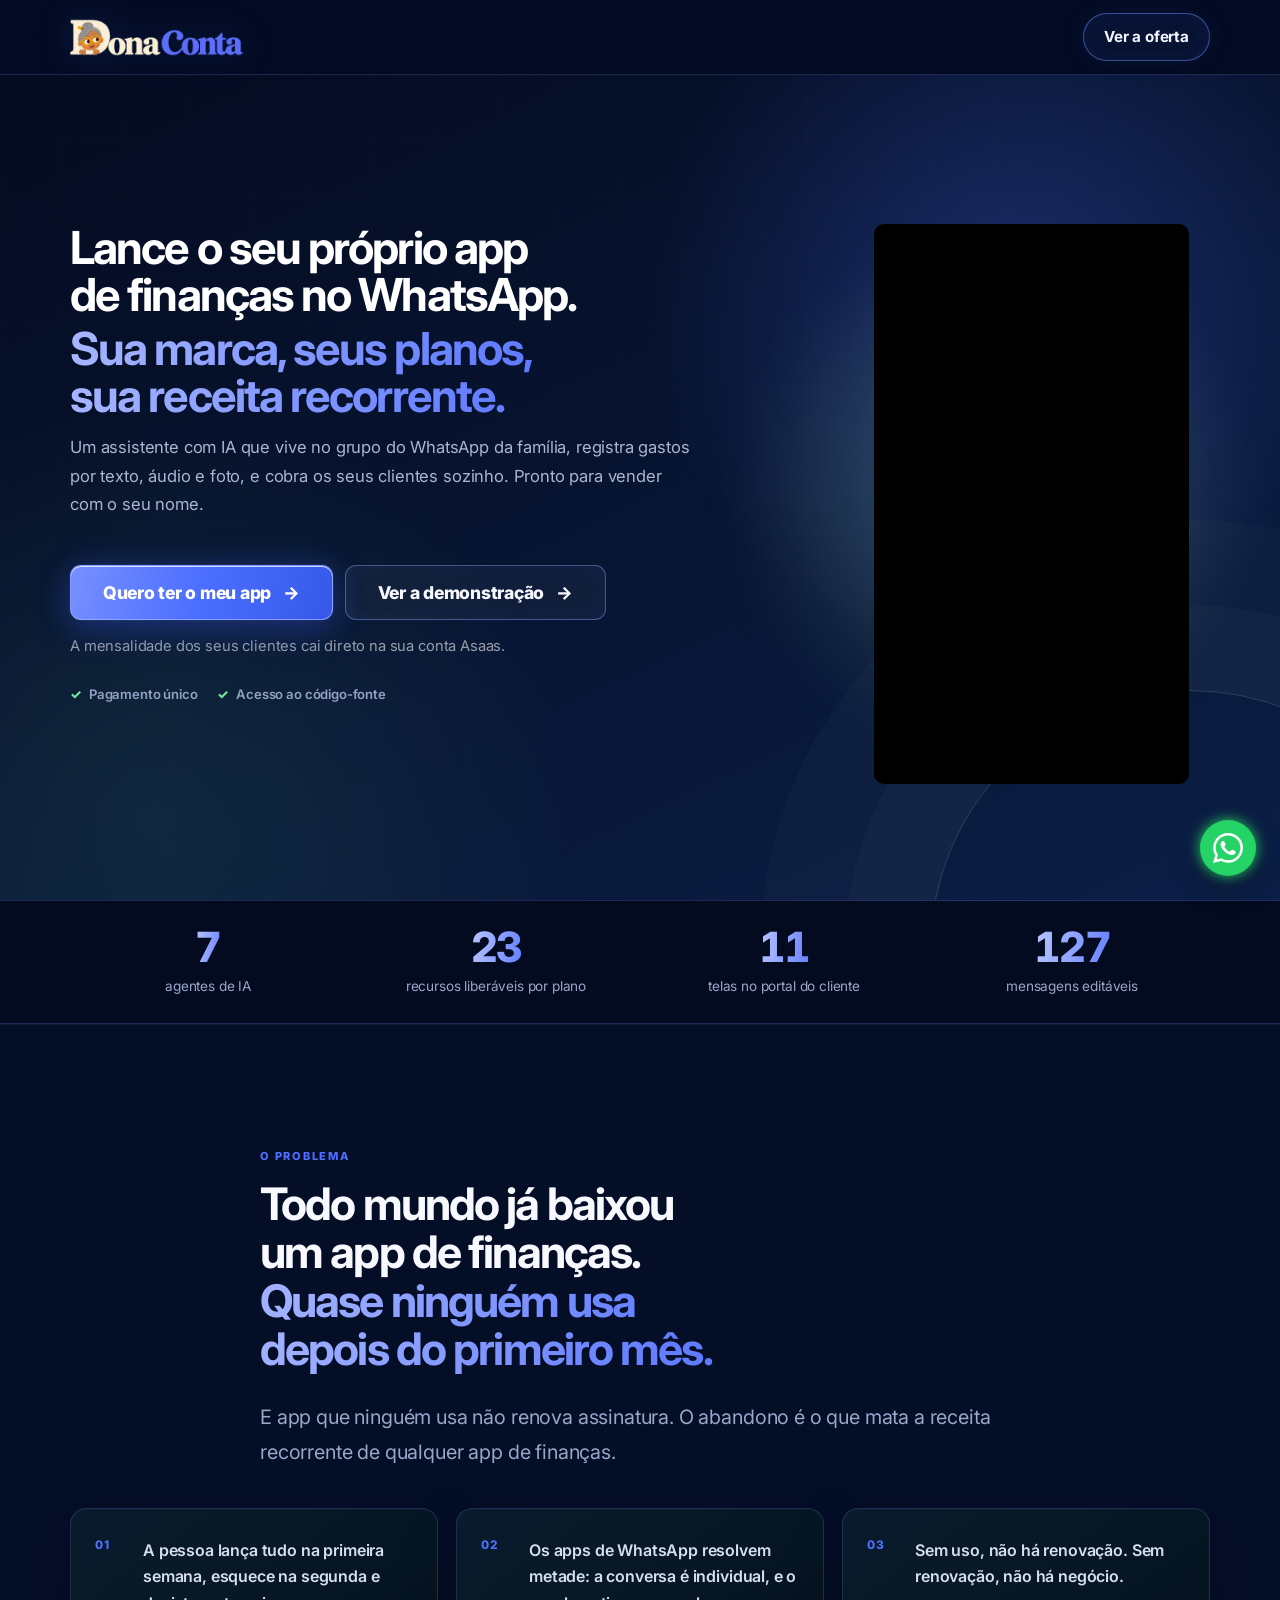
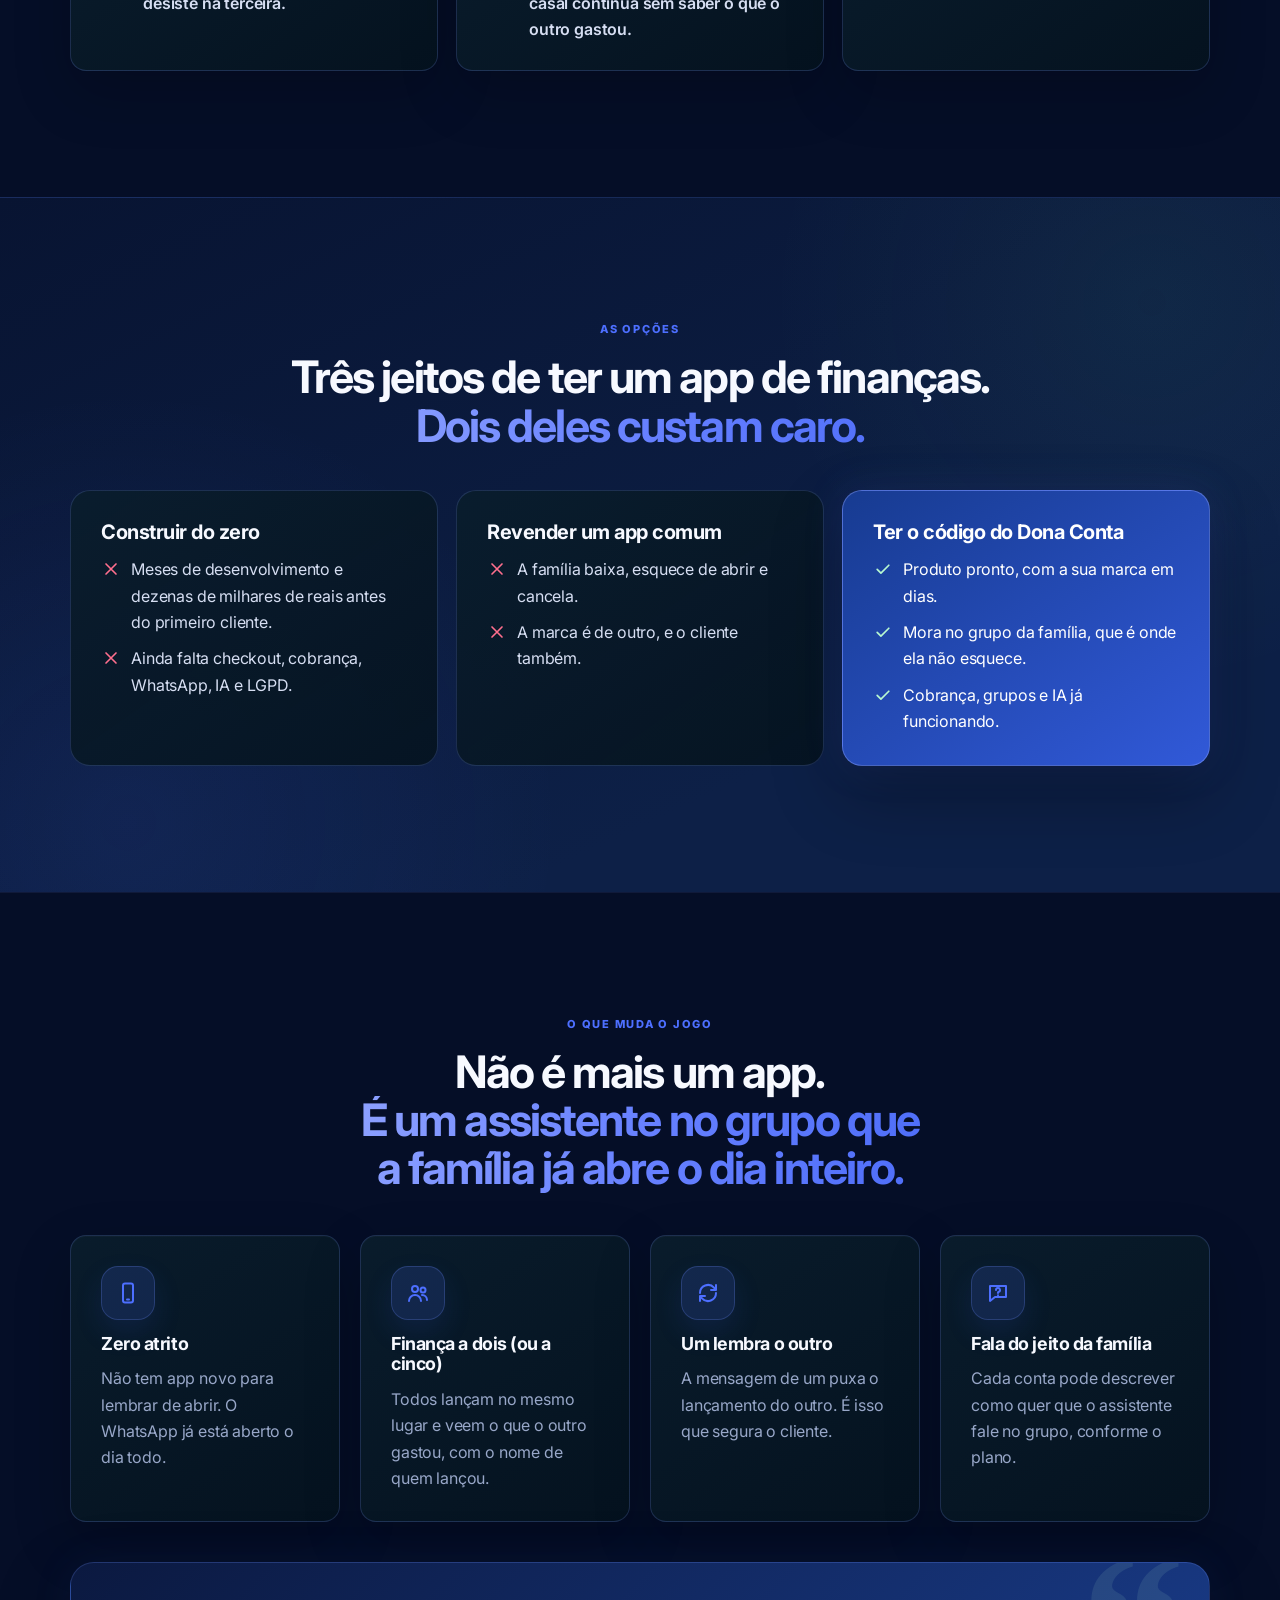
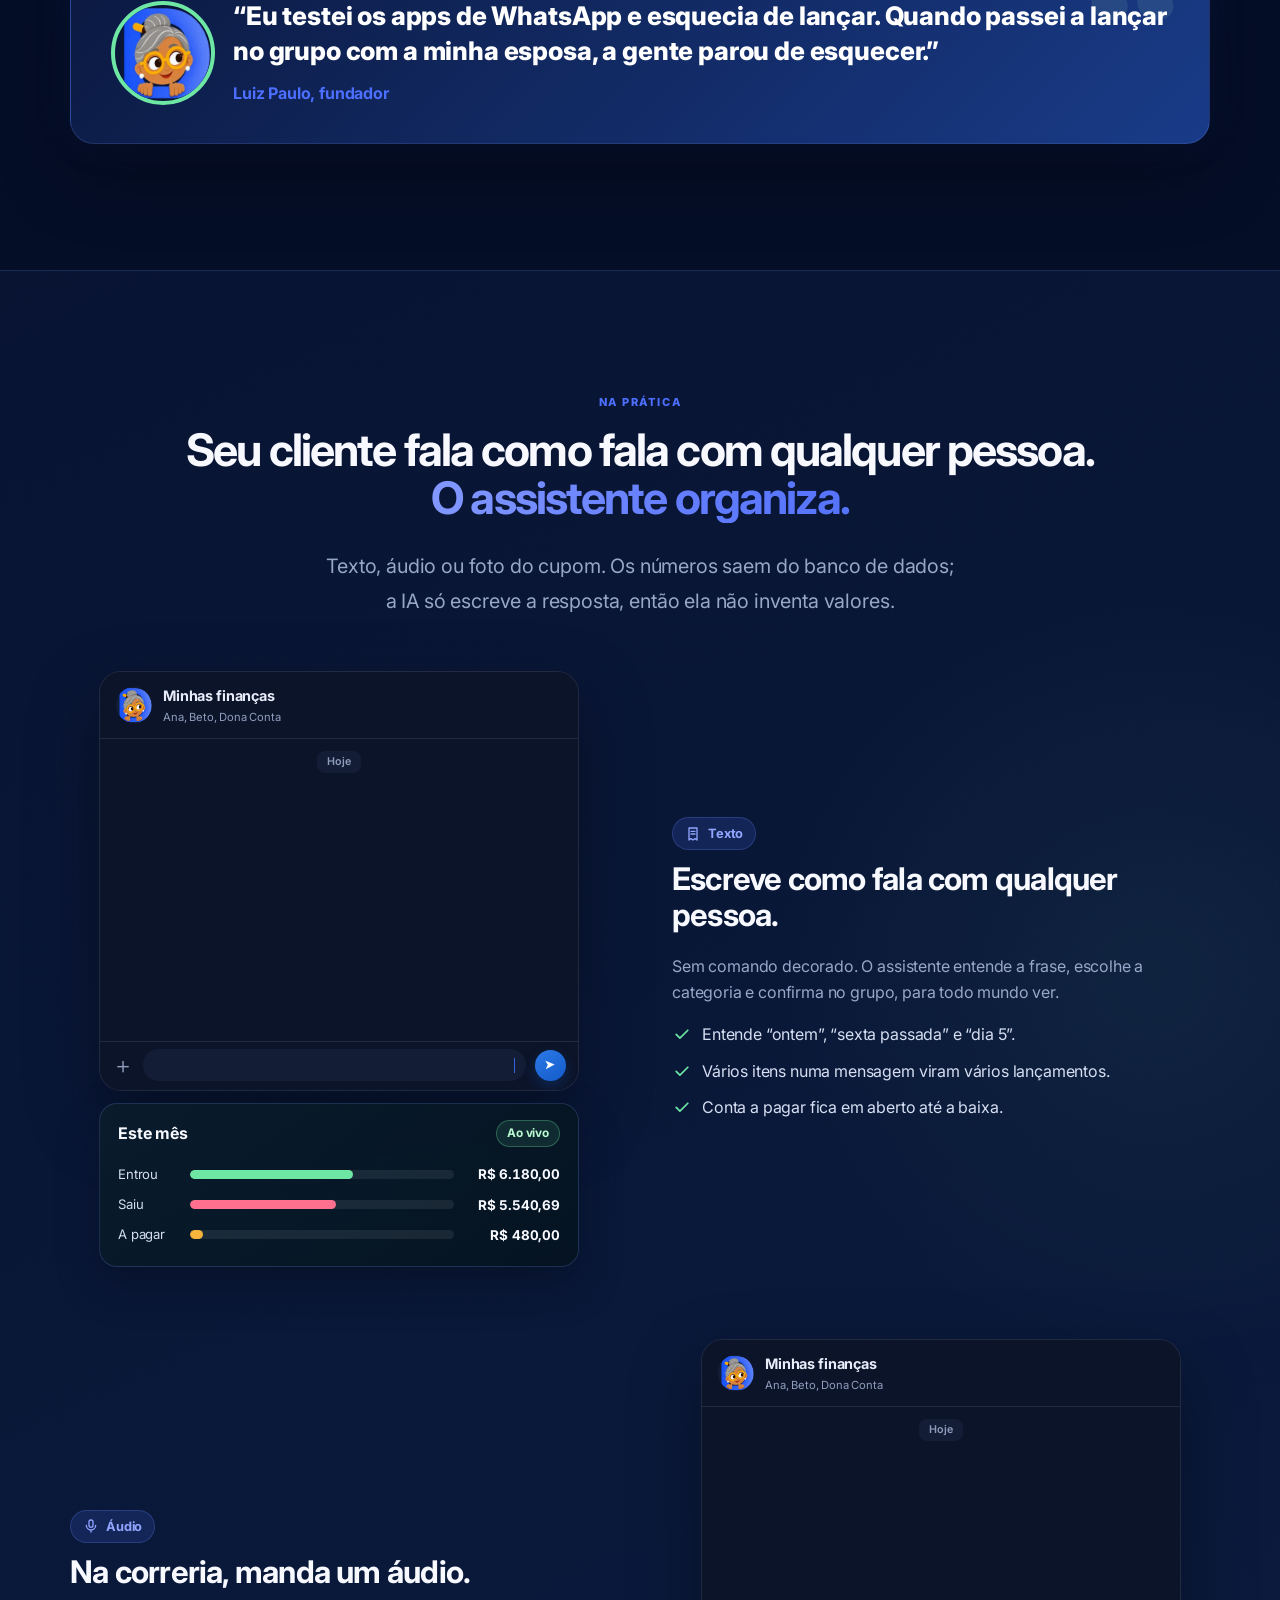
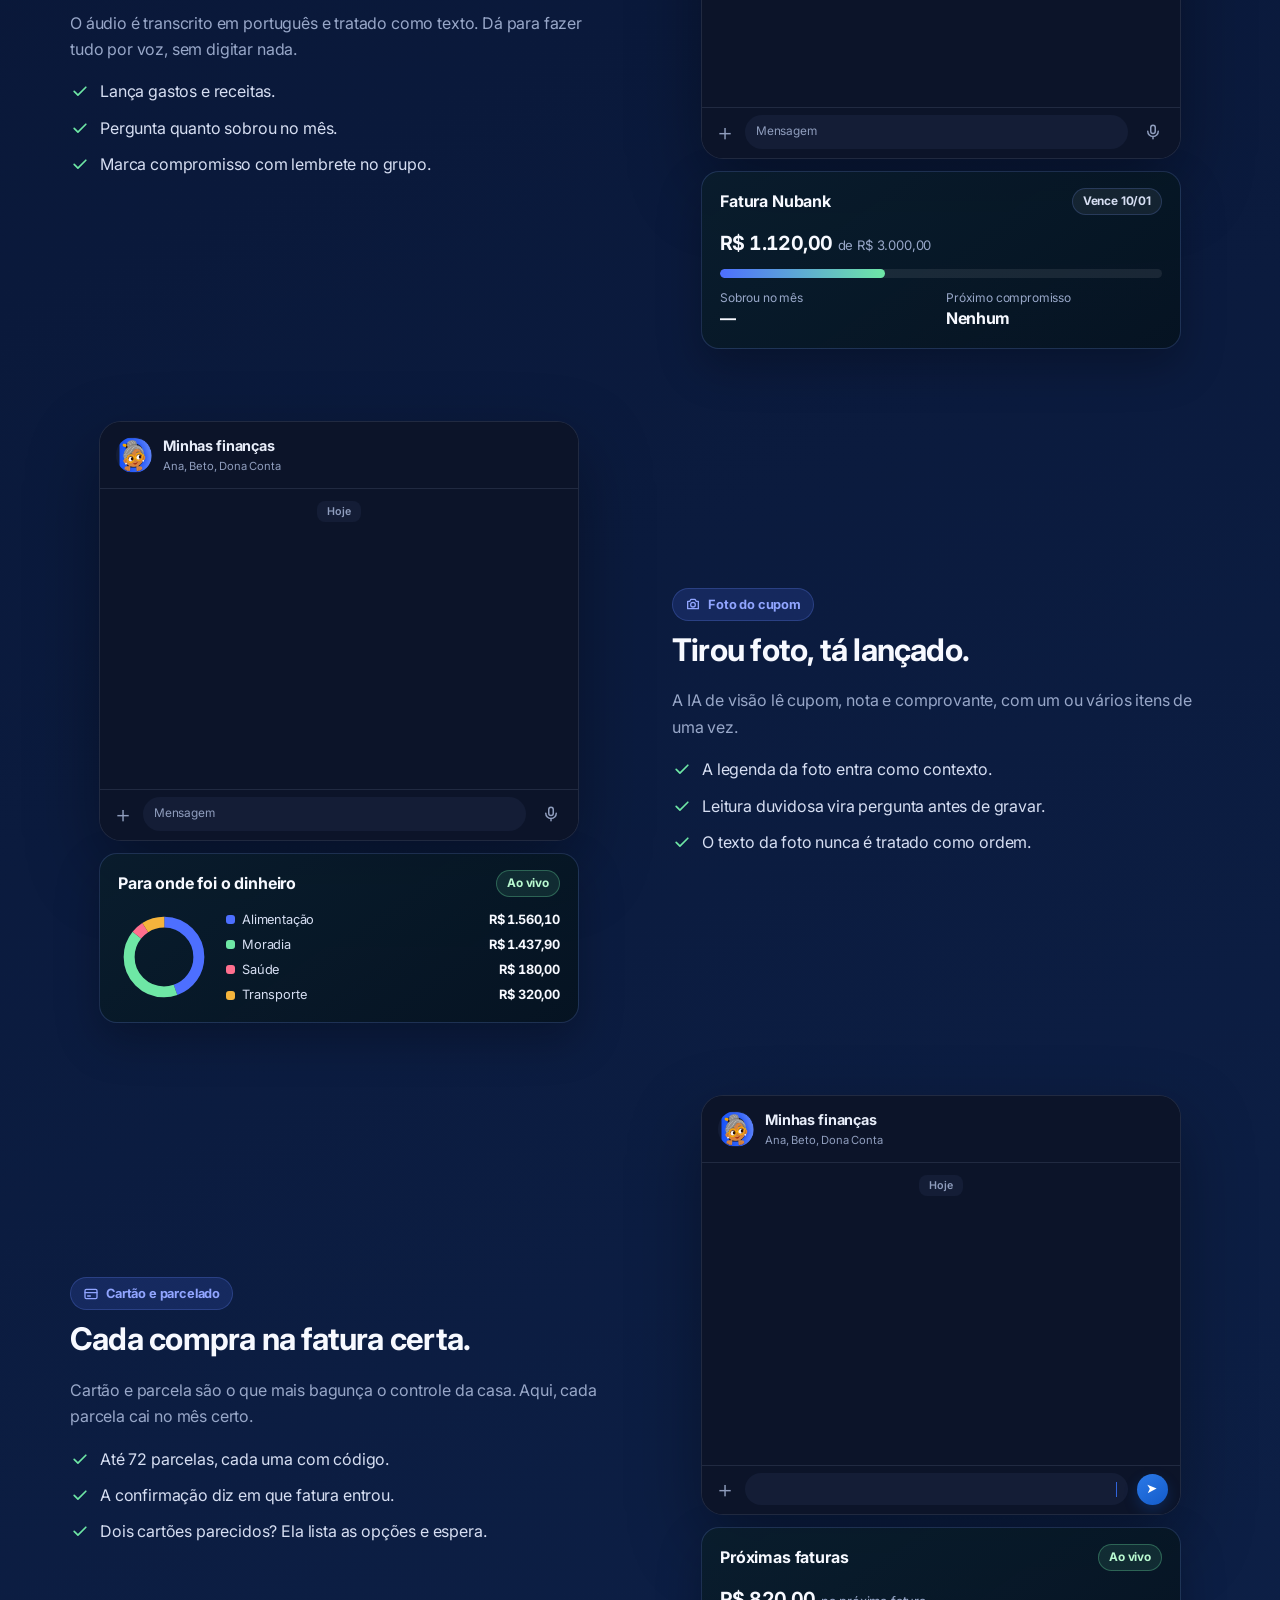
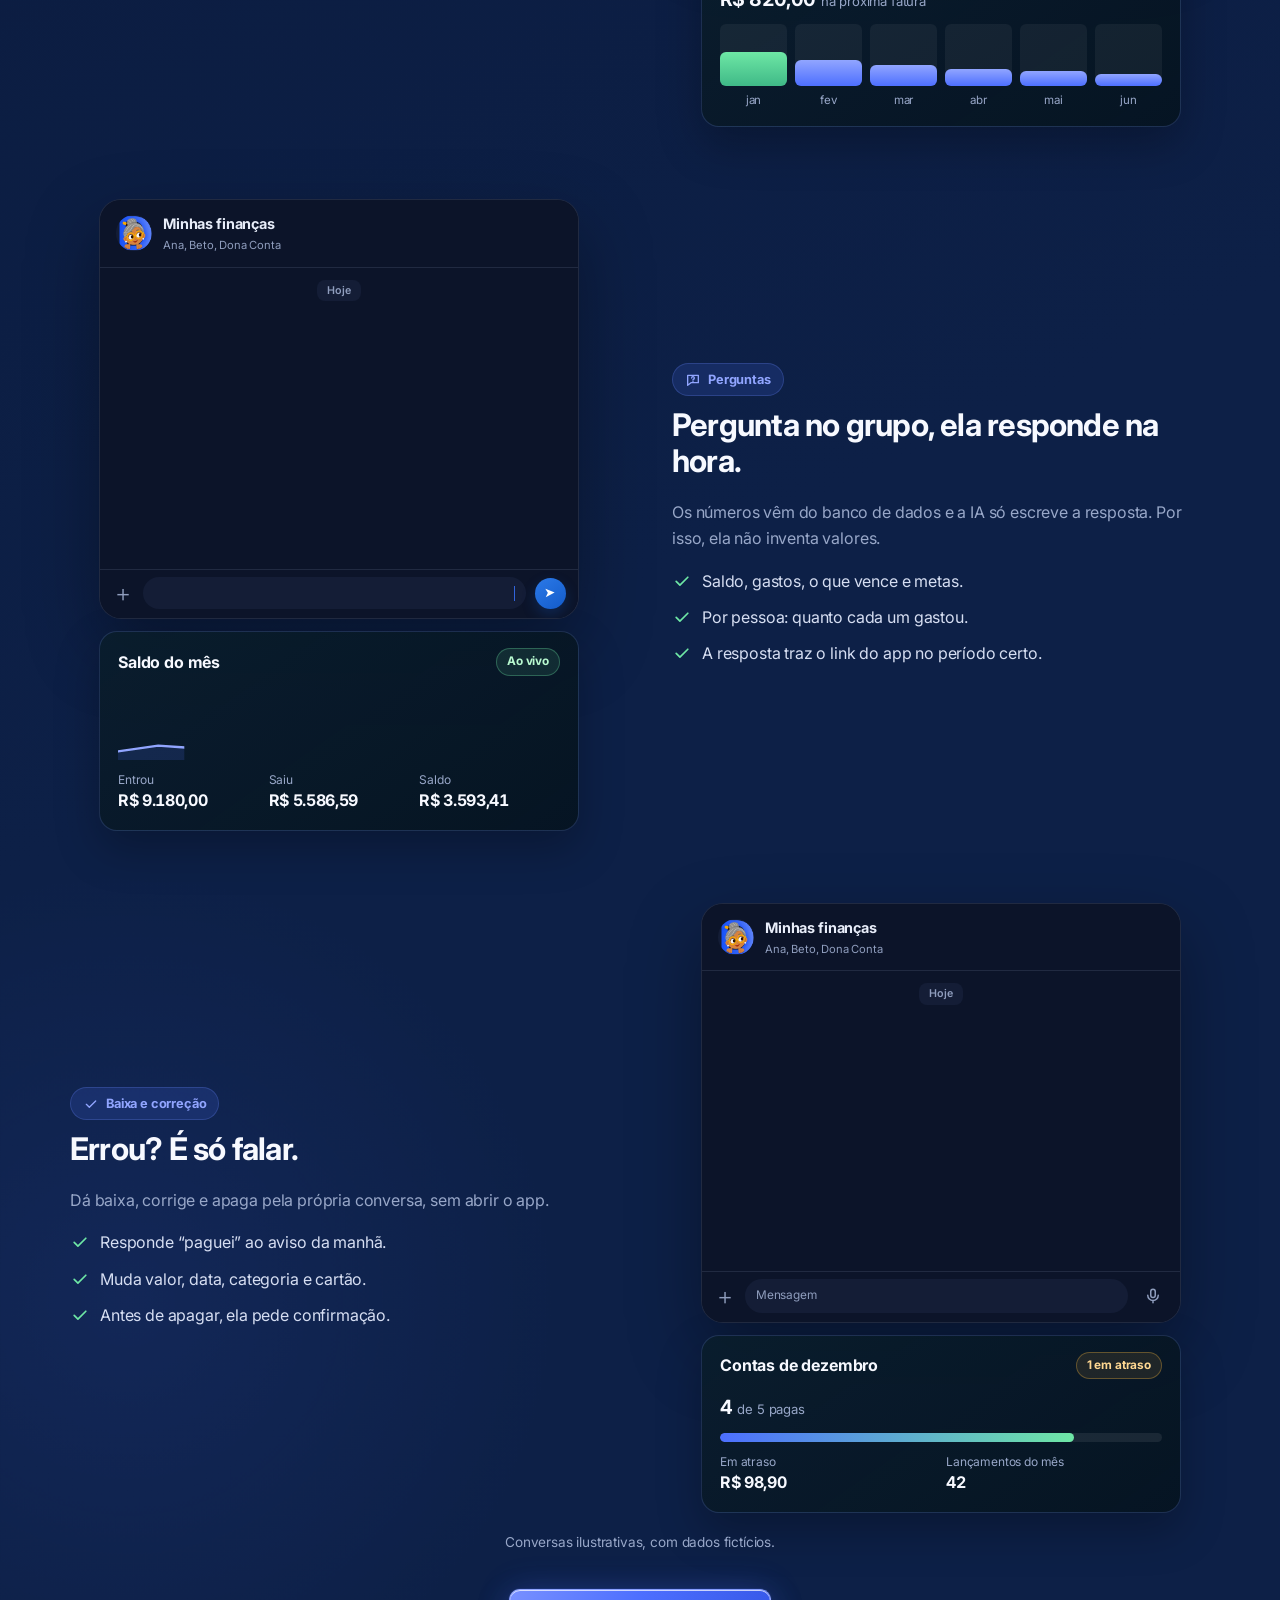
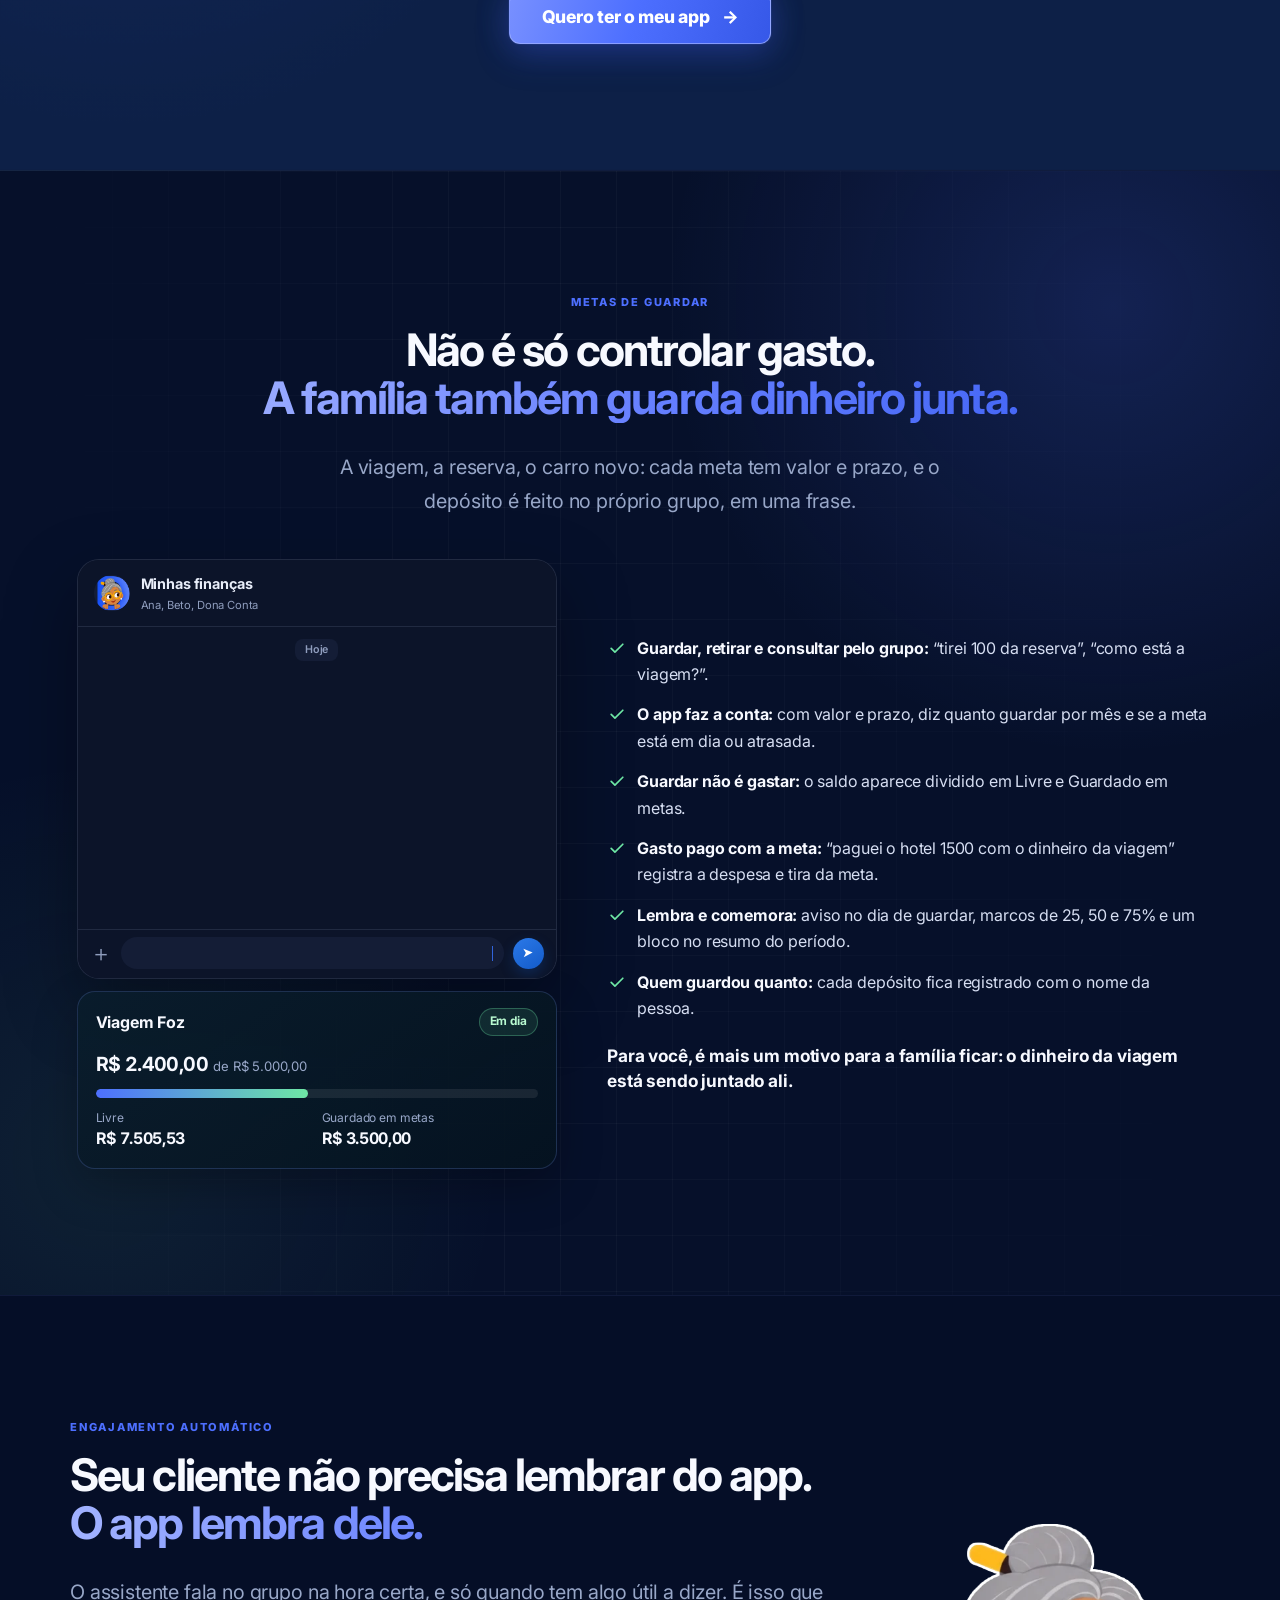
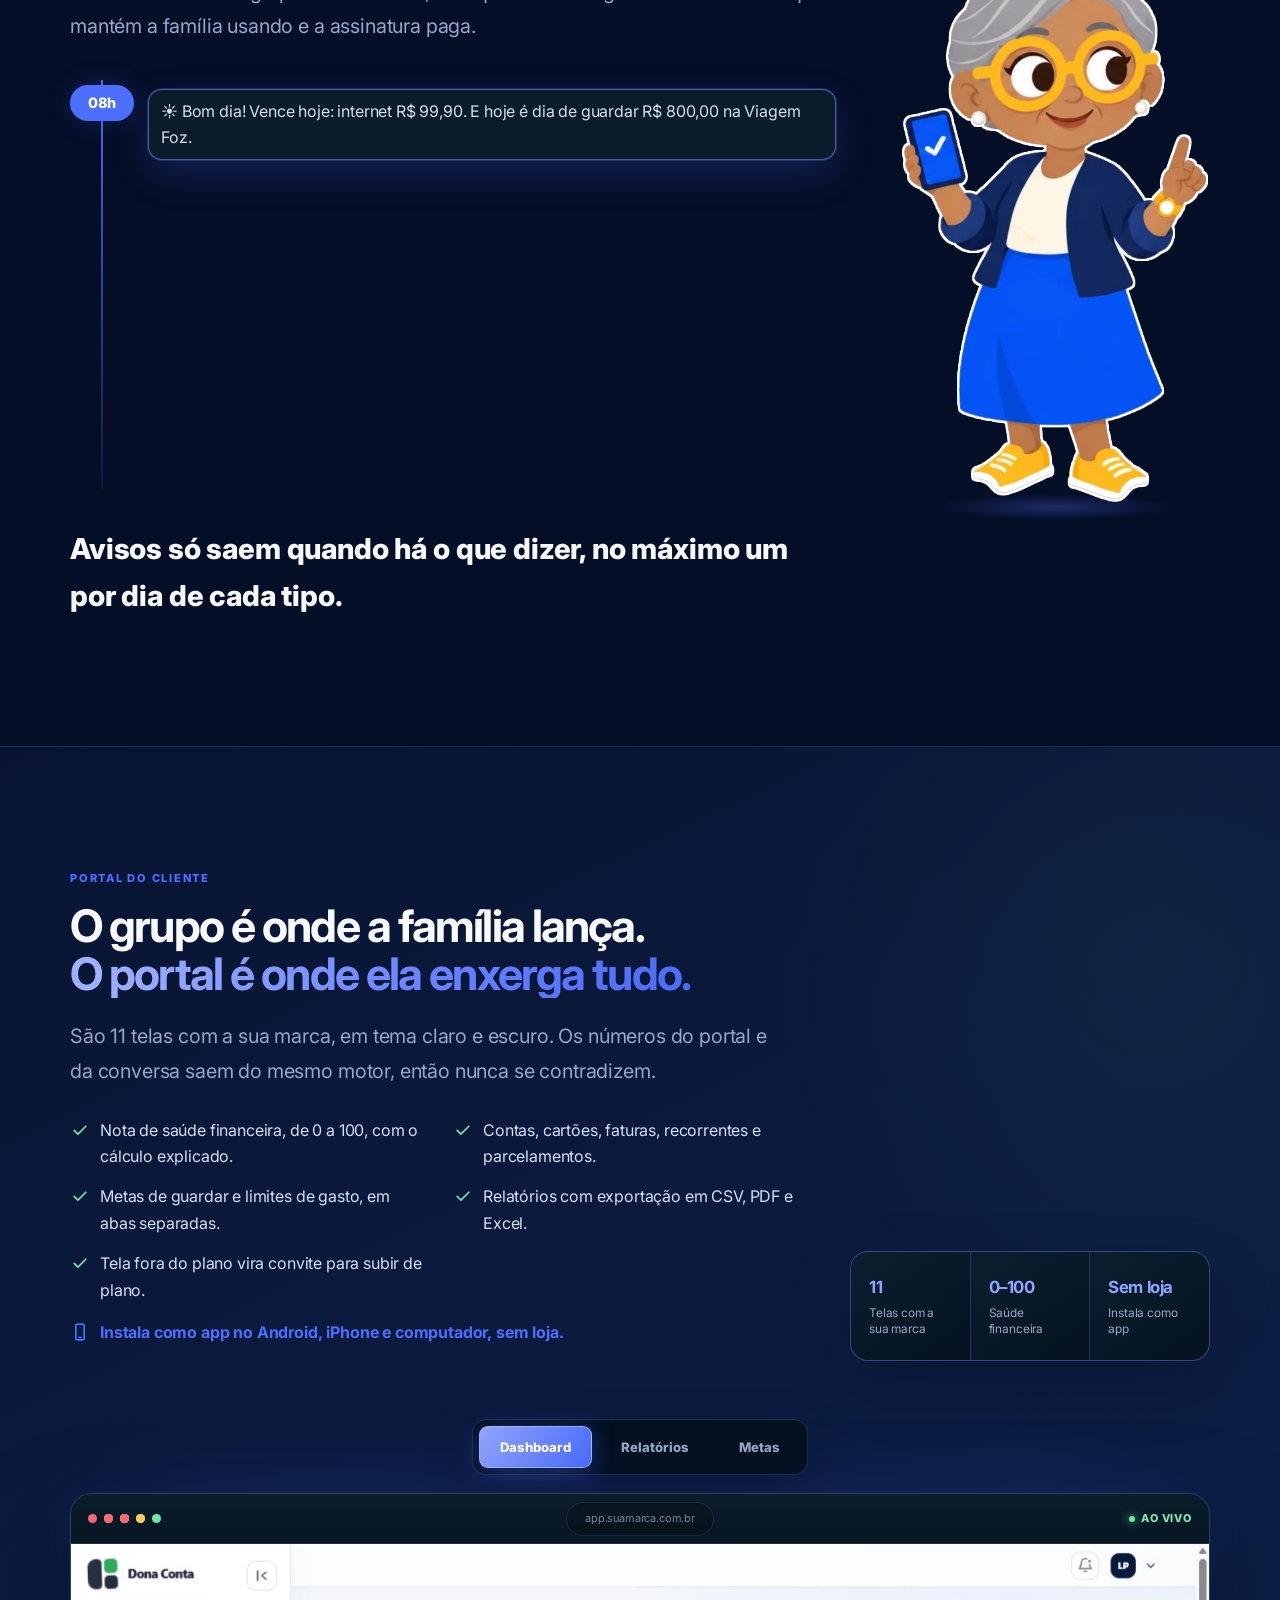
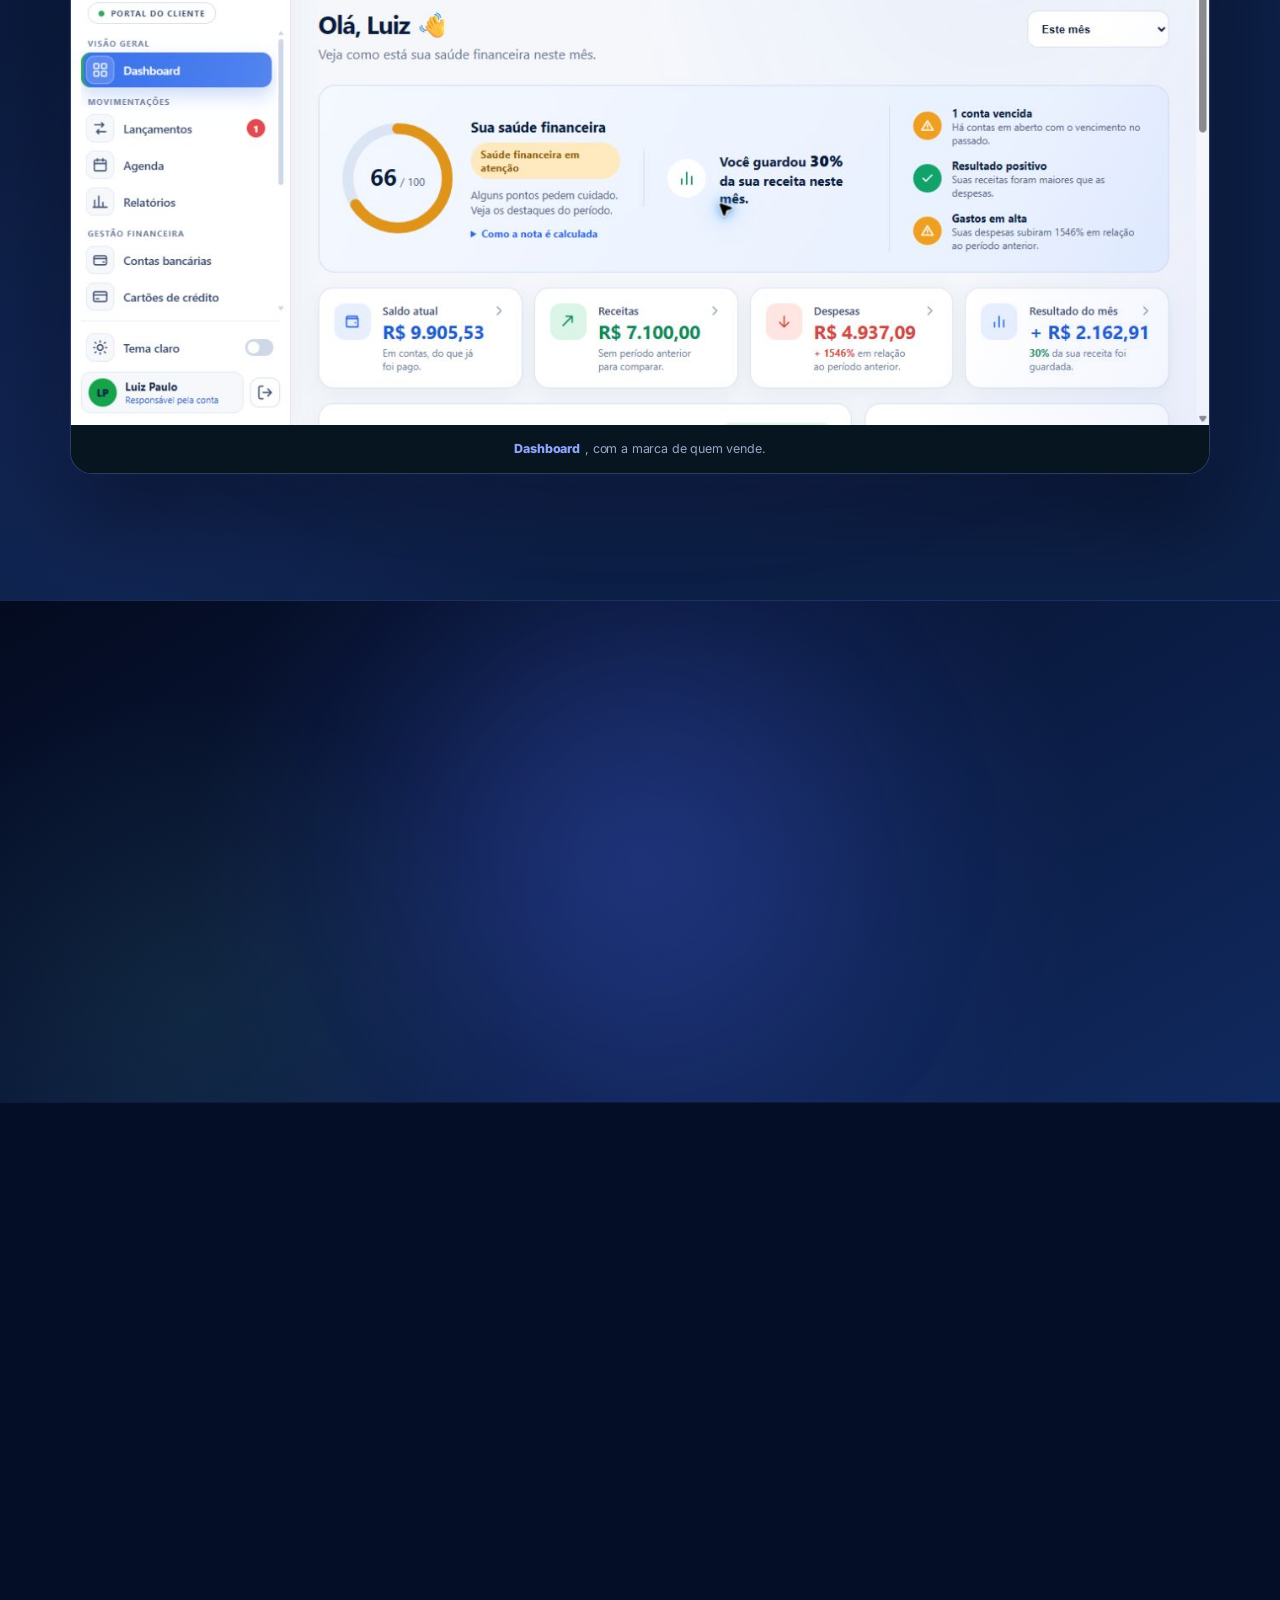
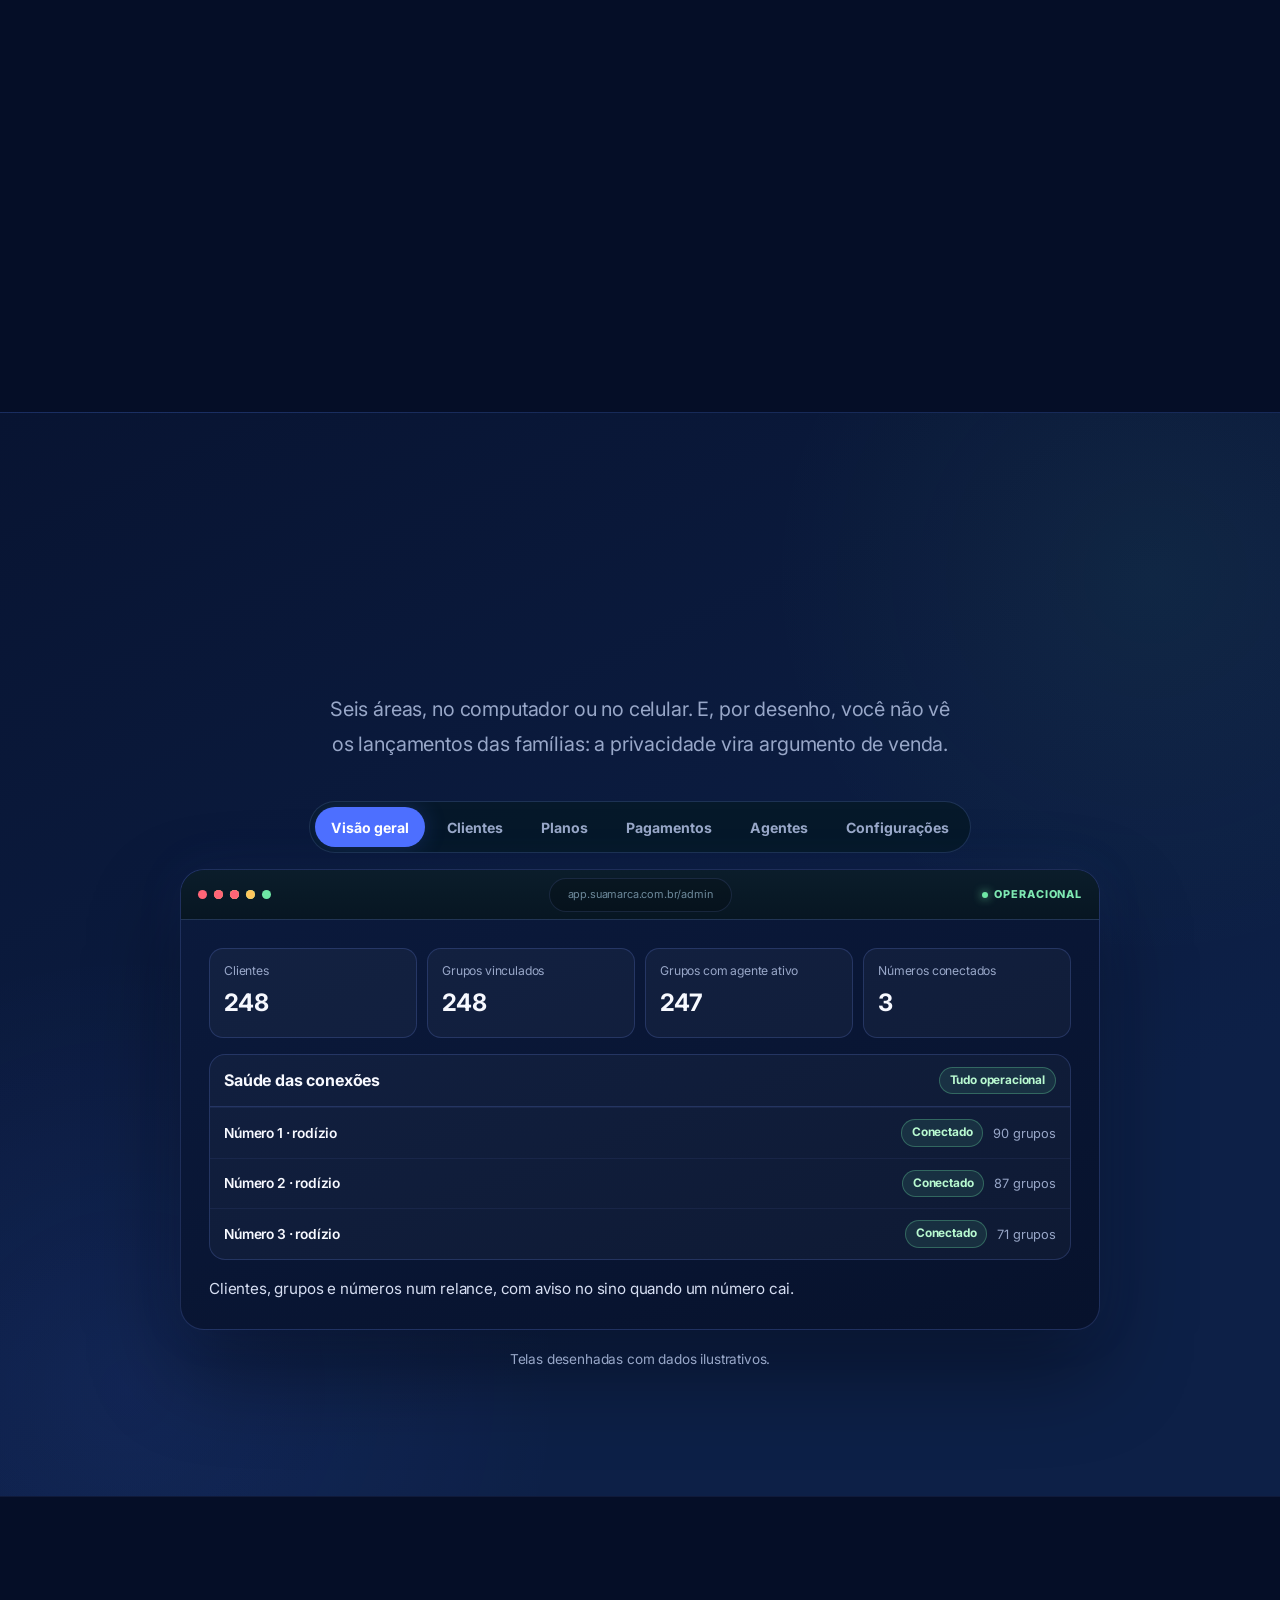
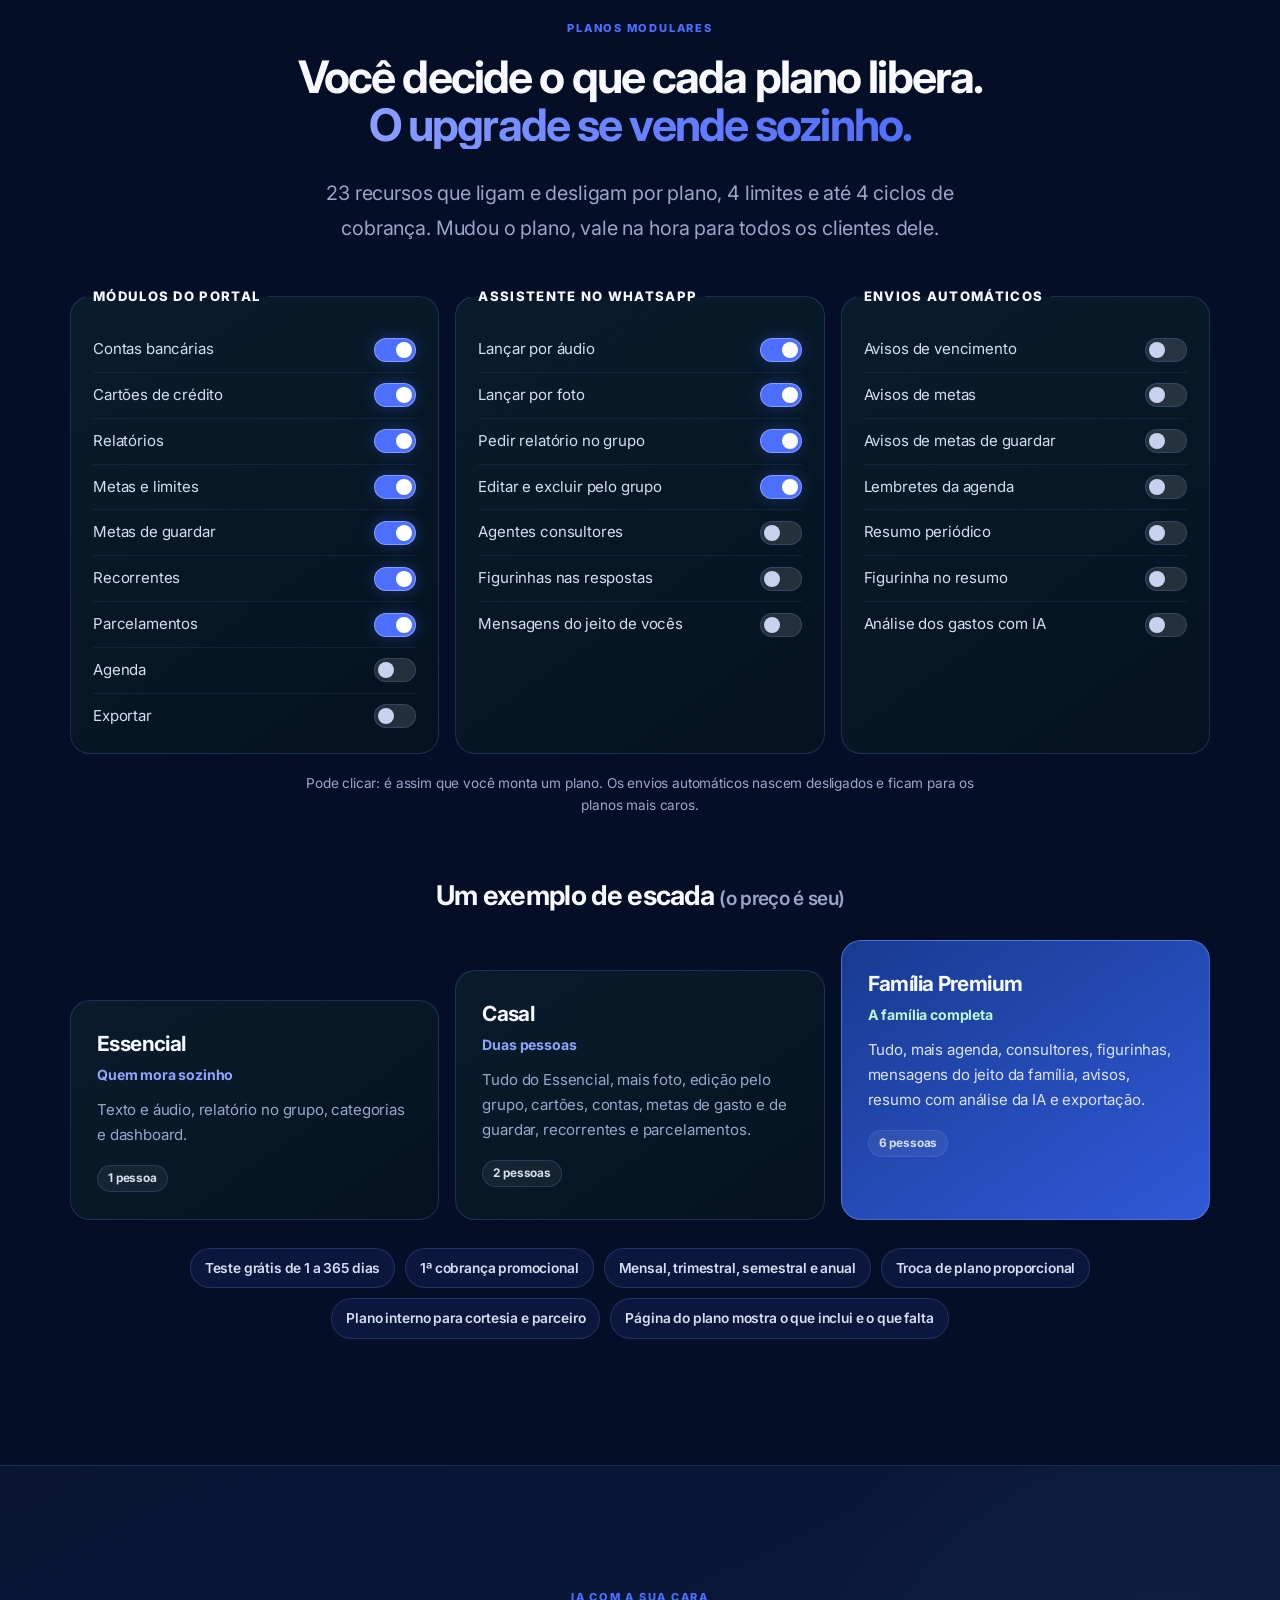
==== commit 36e26cab: "feat: botão fixo do WhatsApp nas páginas do White Label Fica no canto direito, com tremida leve e ha" ====
--- a/whitelabel-v2/index.html
+++ b/whitelabel-v2/index.html
@@ -32,13 +32,13 @@
   <link rel="stylesheet" href="https://fonts.googleapis.com/css2?family=Fraunces:opsz,wght@72,800&family=Inter:wght@400;500;600;700;800&display=swap" media="print" onload="this.media='all'">
   <noscript><link rel="stylesheet" href="https://fonts.googleapis.com/css2?family=Fraunces:opsz,wght@72,800&family=Inter:wght@400;500;600;700;800&display=swap"></noscript>
   <link rel="stylesheet" href="/css/estilo.css?v=20261102-1">
-  <link rel="stylesheet" href="/css/whitelabel.css?v=20261102-6">
+  <link rel="stylesheet" href="/css/whitelabel.css?v=20261102-9">
 
   <script src="/config.js" defer></script>
   <script src="/whitelabel/config.js" defer></script>
   <script src="/whitelabel/conversas.js?v=20261030-2" defer></script>
   <script src="/js/pagina.js?v=20261102-1" defer></script>
-  <script src="/js/whitelabel.js?v=20261102-3" defer></script>
+  <script src="/js/whitelabel.js?v=20261102-4" defer></script>
 </head>
 <body class="wl wl-v2">
   <!-- Ícones usados na página (desenho de linha, herdam a cor do texto) -->
--- a/css/whitelabel.css
+++ b/css/whitelabel.css
@@ -419,6 +419,40 @@
   .wl-v2 .hero__texto > .wl-video { grid-column: 2; grid-row: 1 / 7; width: 315px; margin: 0 auto; }
 }
 
+/* ---------- Botão fixo do WhatsApp ---------- */
+/* No celular, fica acima da barra fixa de compra. */
+.wl-whats {
+  position: fixed; right: 16px; bottom: calc(86px + env(safe-area-inset-bottom)); z-index: 35;
+  display: grid; place-items: center; width: 56px; height: 56px; border-radius: 50%;
+  color: #fff; background: #25d366; box-shadow: 0 10px 28px rgba(0, 0, 0, .38);
+  transition: transform .2s ease;
+  animation: wl-whats-treme 5s ease-in-out infinite;
+}
+/* Parado quase o tempo todo: só treme no último meio segundo de cada 5 s. */
+@keyframes wl-whats-treme {
+  0%, 90%, 100% { transform: rotate(0); }
+  92% { transform: rotate(-7deg); }
+  94% { transform: rotate(7deg); }
+  96% { transform: rotate(-5deg); }
+  98% { transform: rotate(4deg); }
+}
+/* Halo verde de borda esfumaçada: cresce a partir do botão e some. */
+.wl-whats::before {
+  content: ''; position: absolute; inset: 0; z-index: -1; border-radius: 50%;
+  background: #25d366; filter: blur(7px);
+  animation: wl-whats-pulsa 2s ease-out infinite;
+}
+@keyframes wl-whats-pulsa {
+  0% { transform: scale(1); opacity: .7; }
+  75%, 100% { transform: scale(1.6); opacity: 0; }
+}
+.wl-whats svg { width: 30px; height: 30px; fill: currentColor; }
+.wl-whats:hover { animation: none; transform: scale(1.06); }
+.wl-whats:focus-visible { outline: 3px solid #fff; outline-offset: 3px; }
+@media (min-width: 900px) {
+  .wl-whats { right: 24px; bottom: 24px; }
+}
+
 /* ---------- Oferta ---------- */
 .wl-ofertas { display: grid; gap: 22px; }
 .wl-ofertas .plano__valor { font-size: clamp(2rem, 3vw, 2.3rem); }
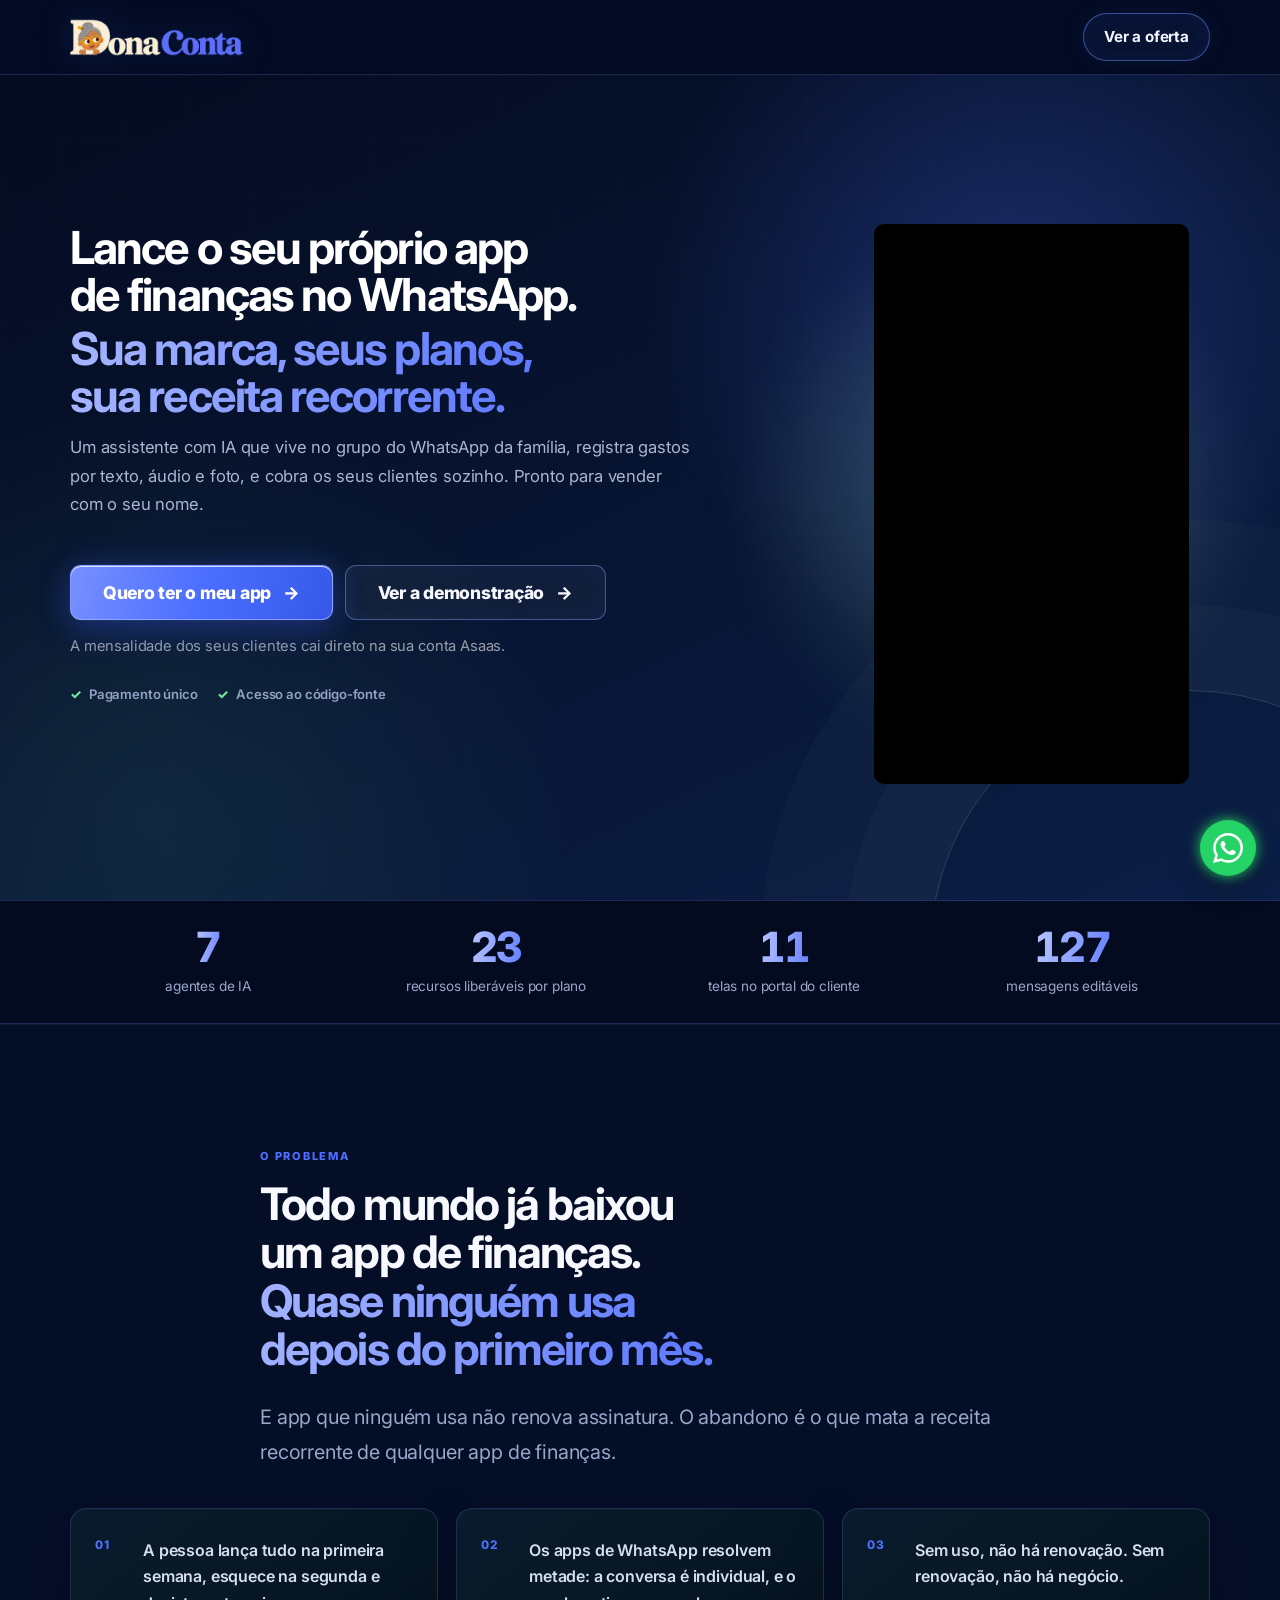
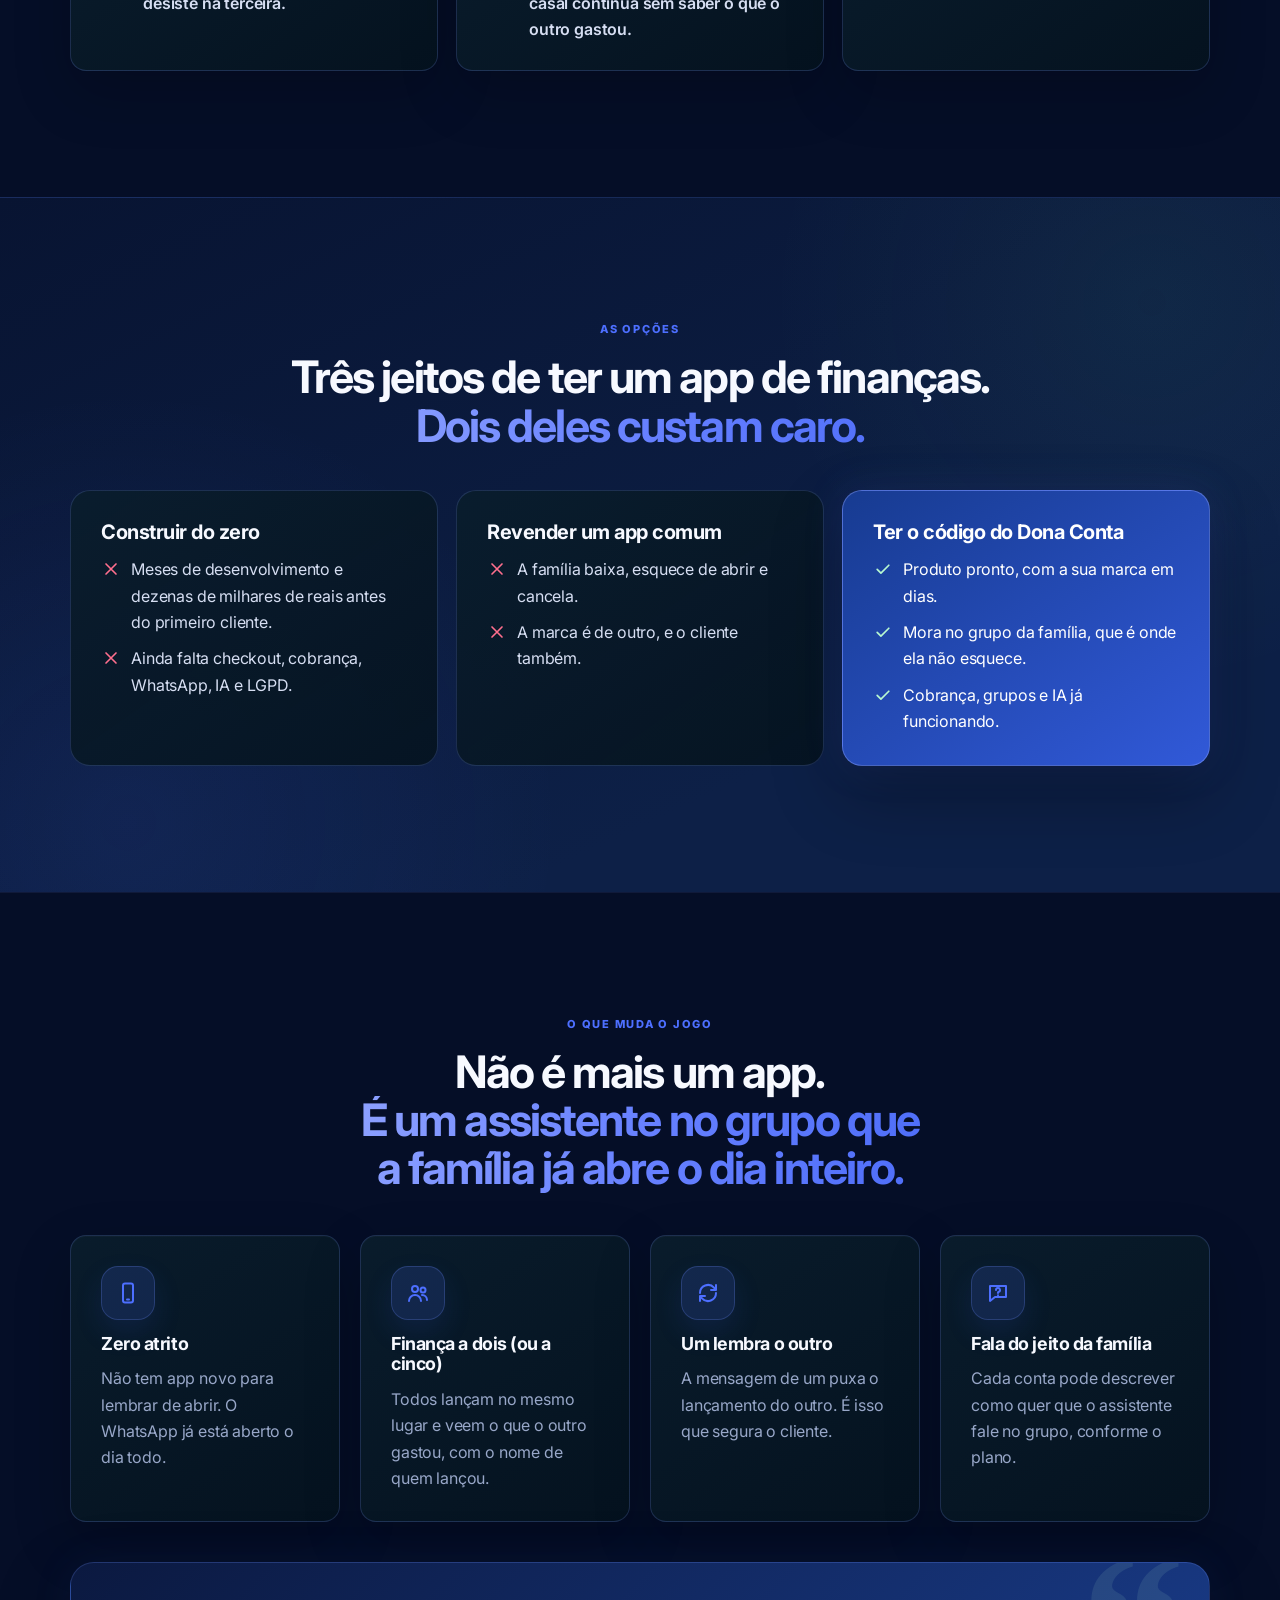
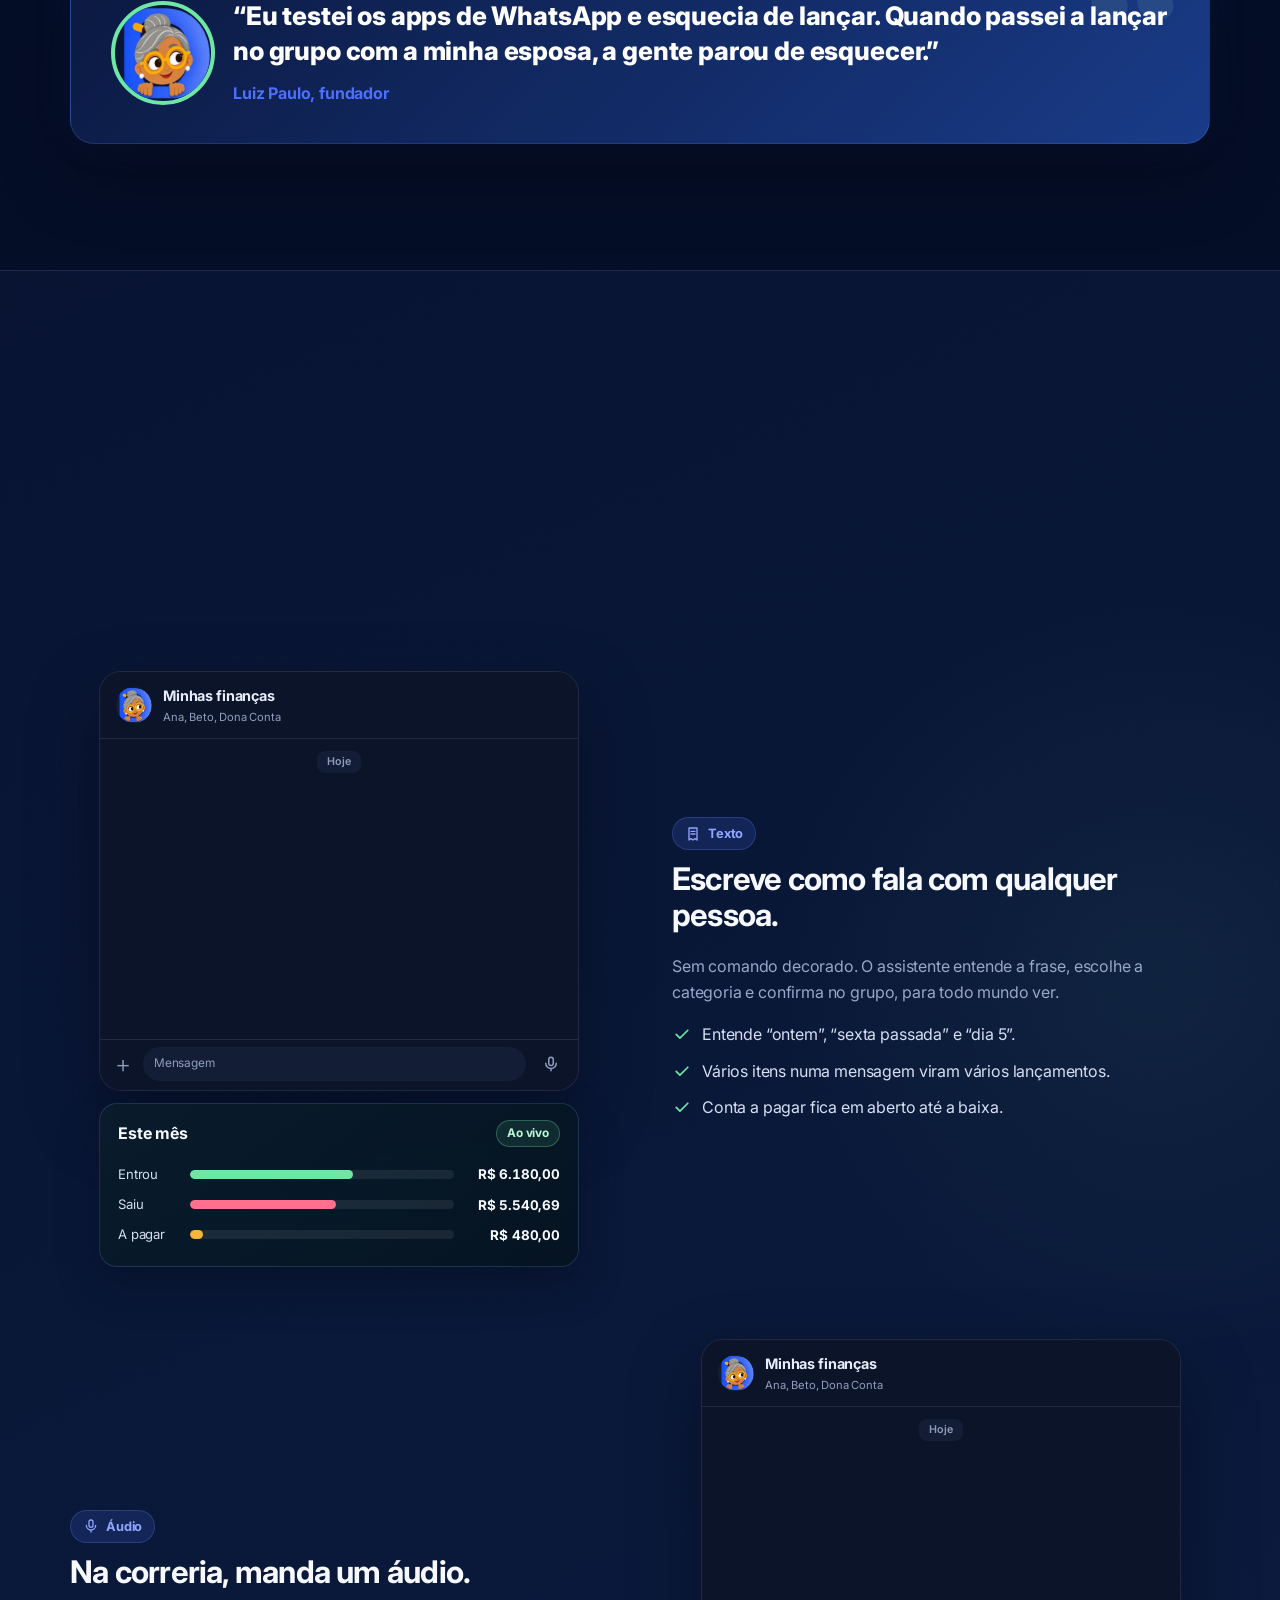
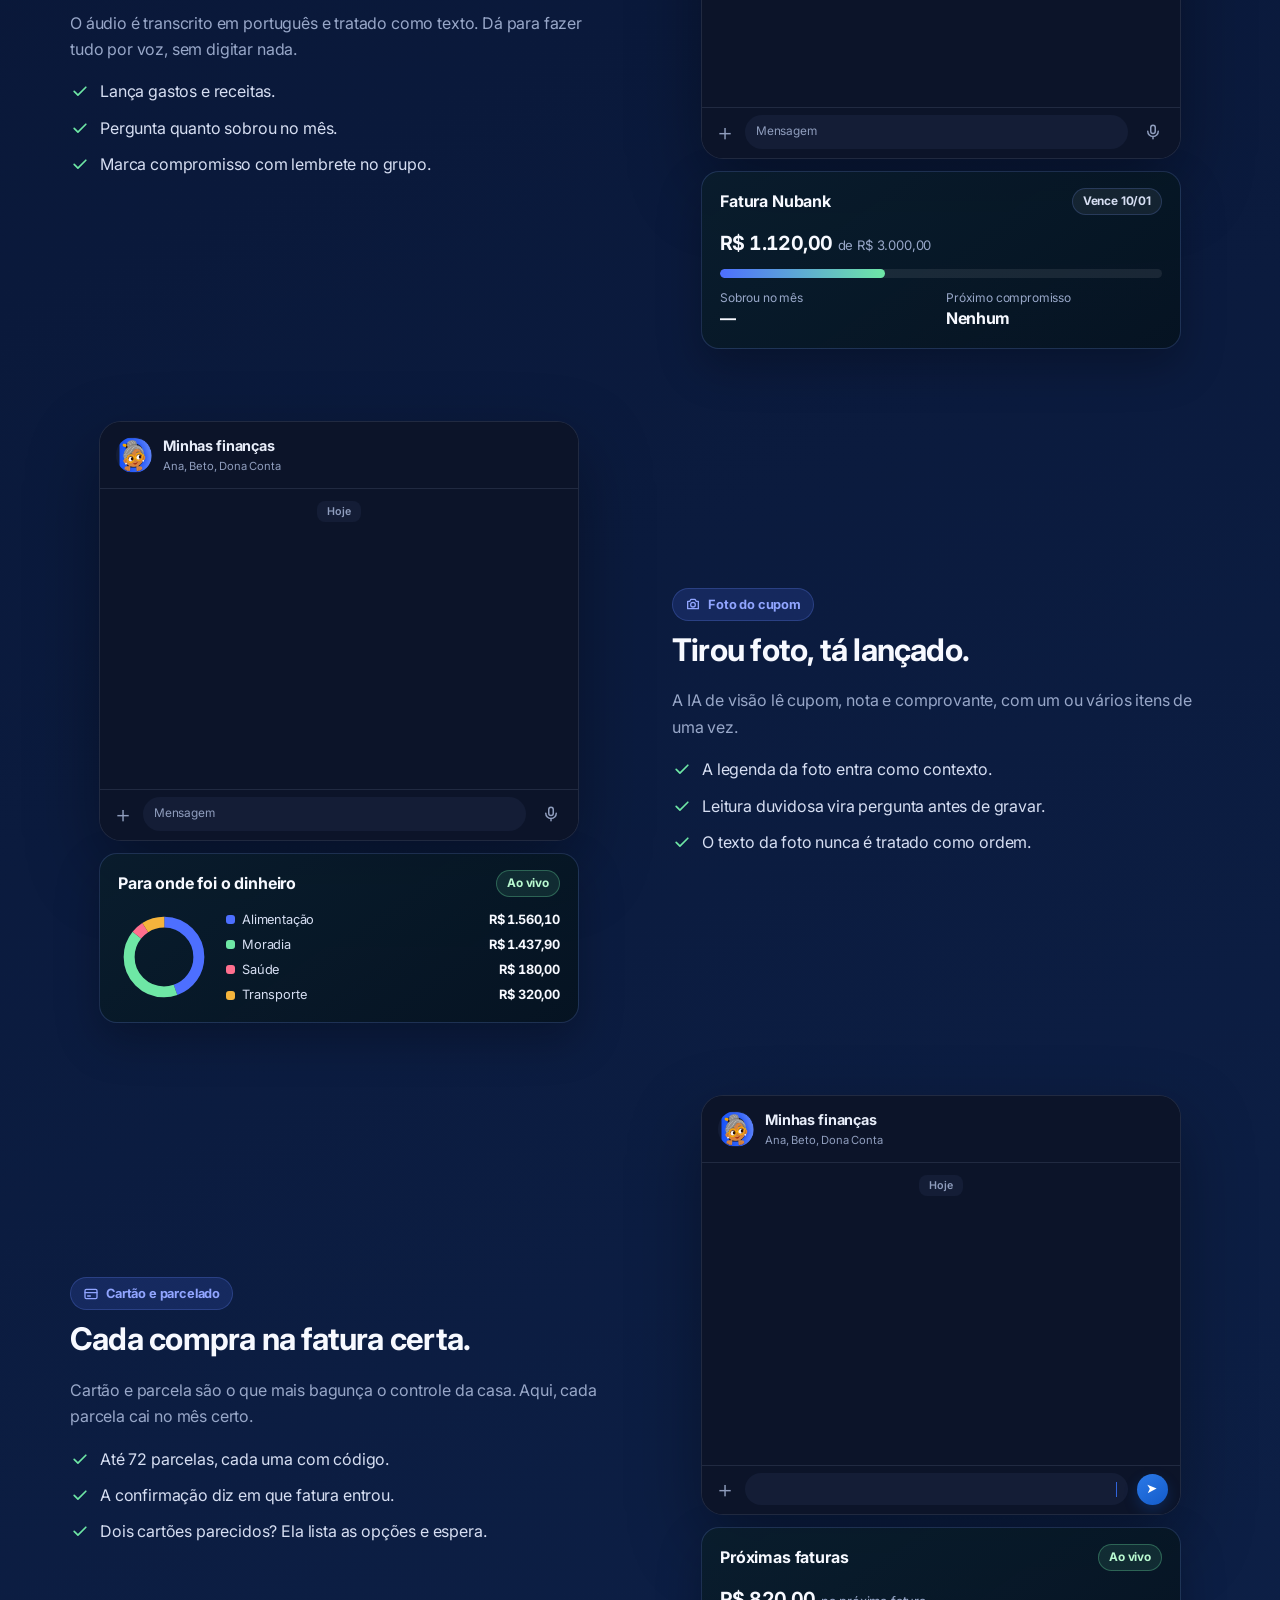
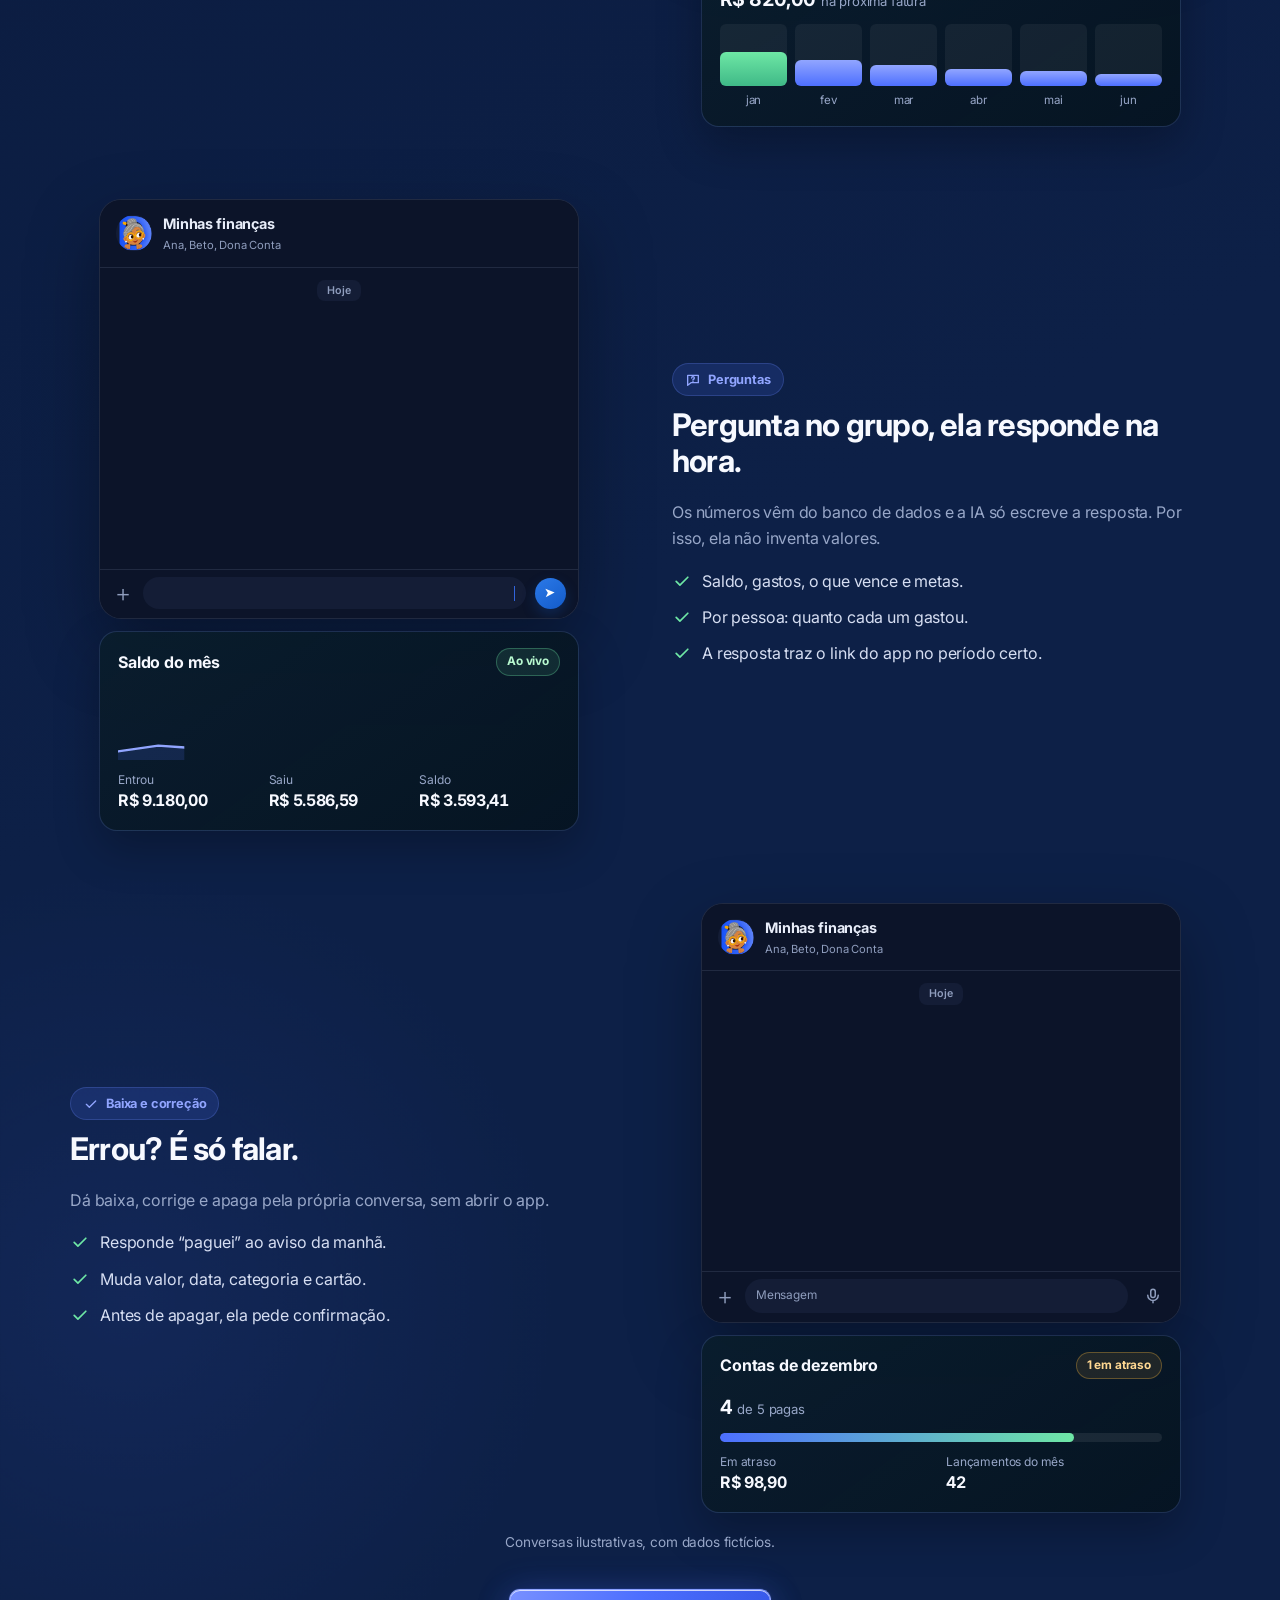
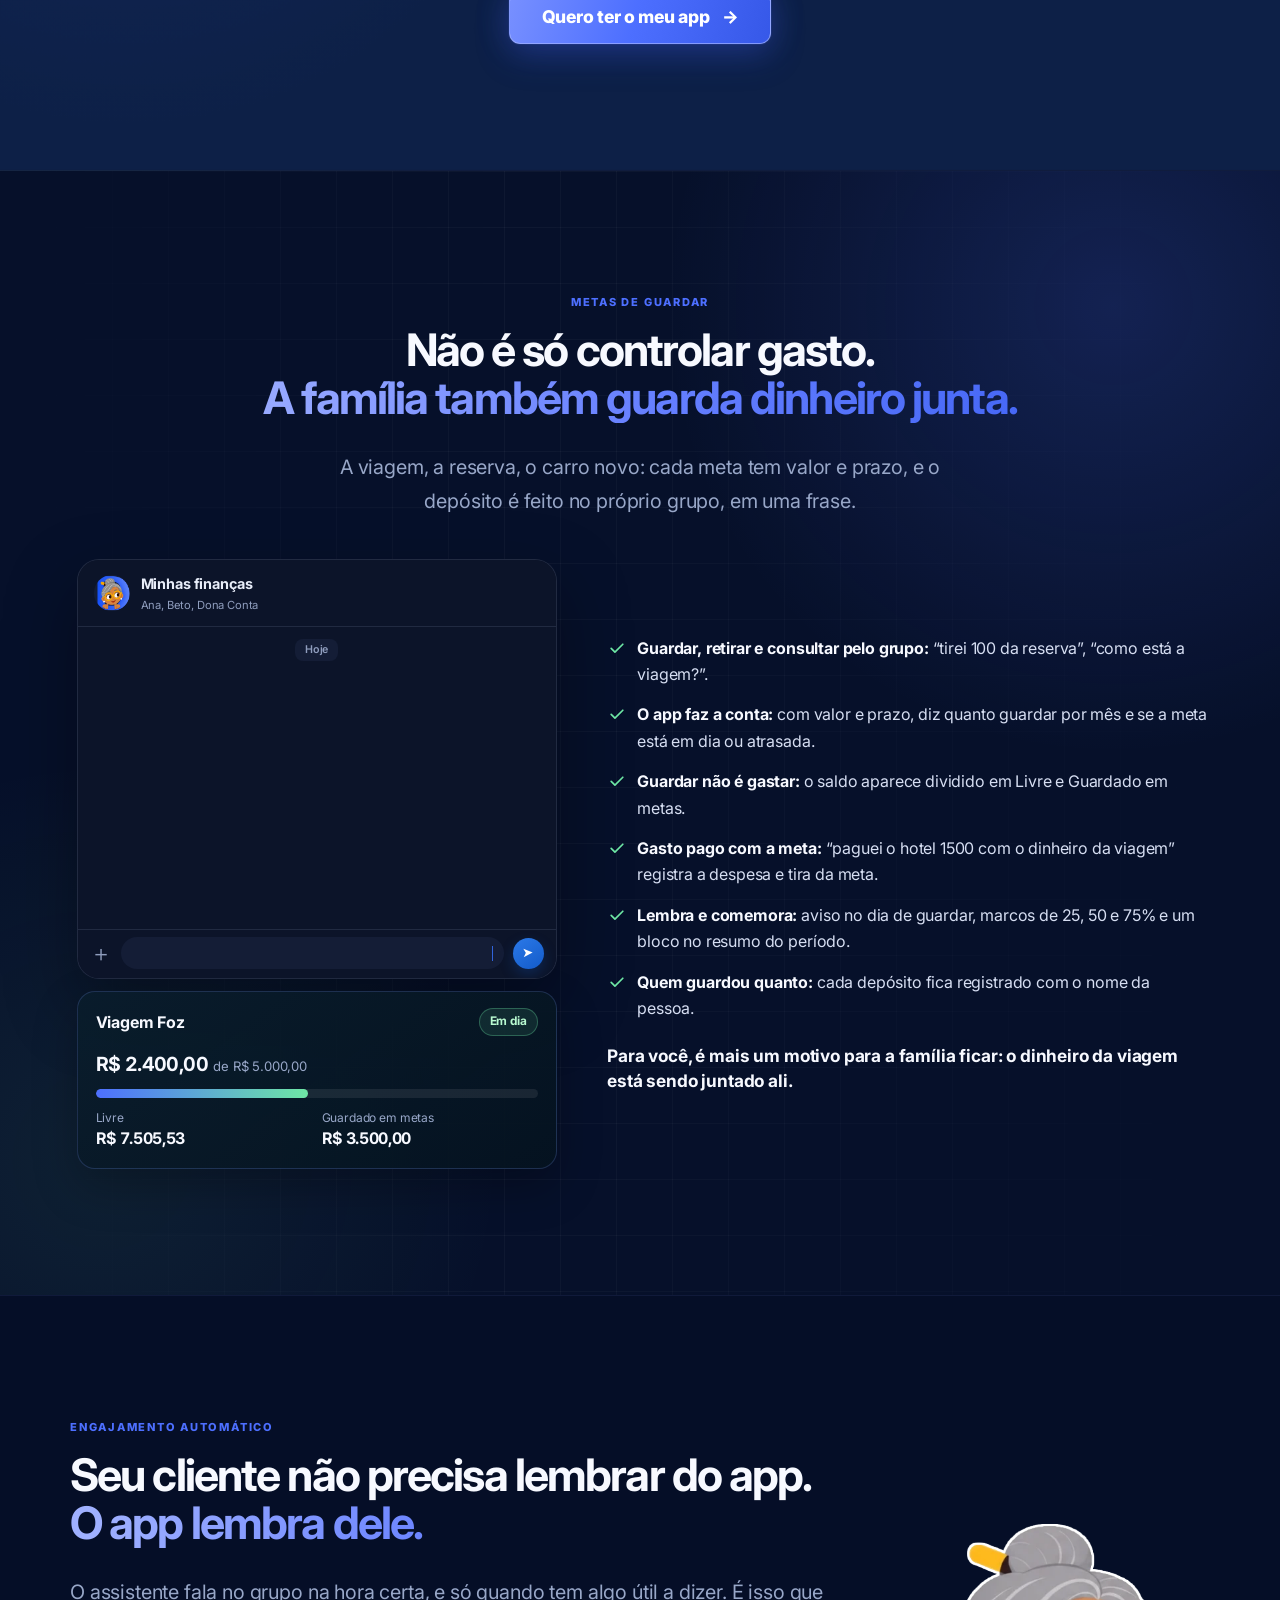
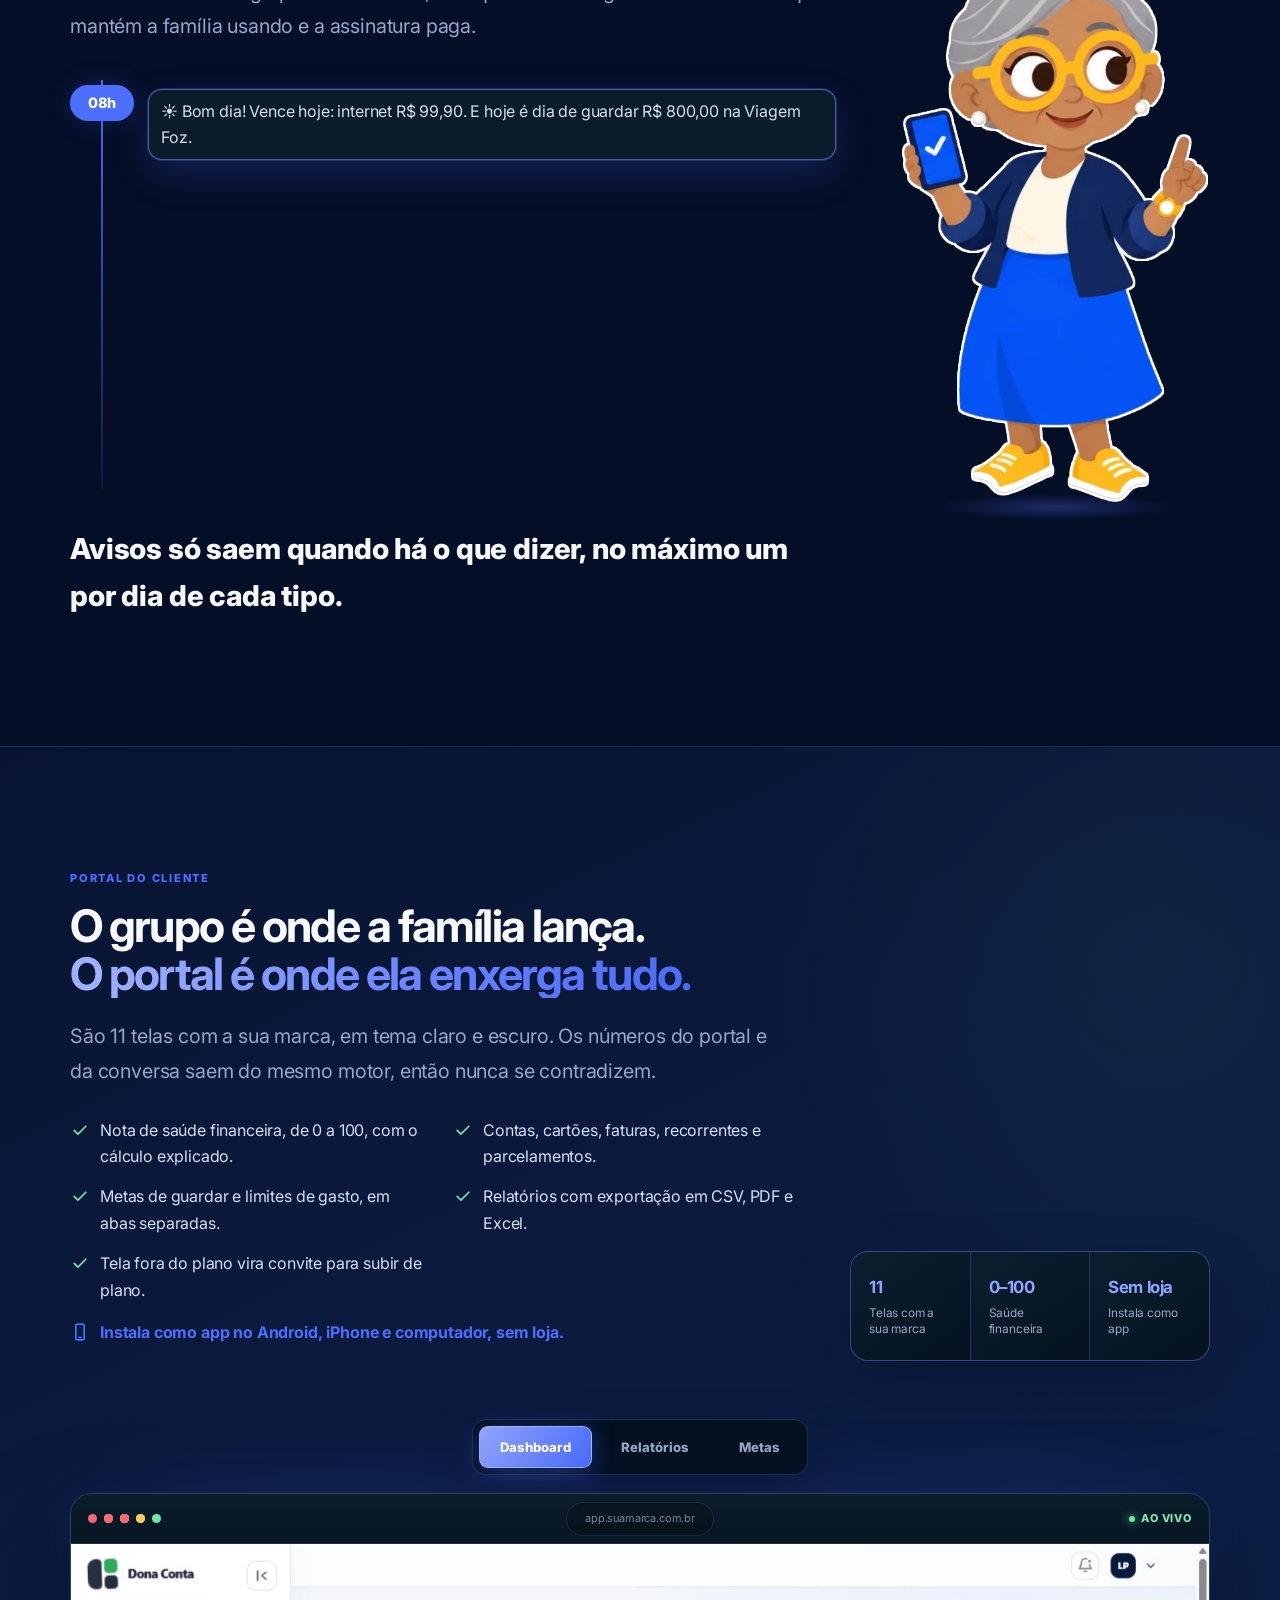
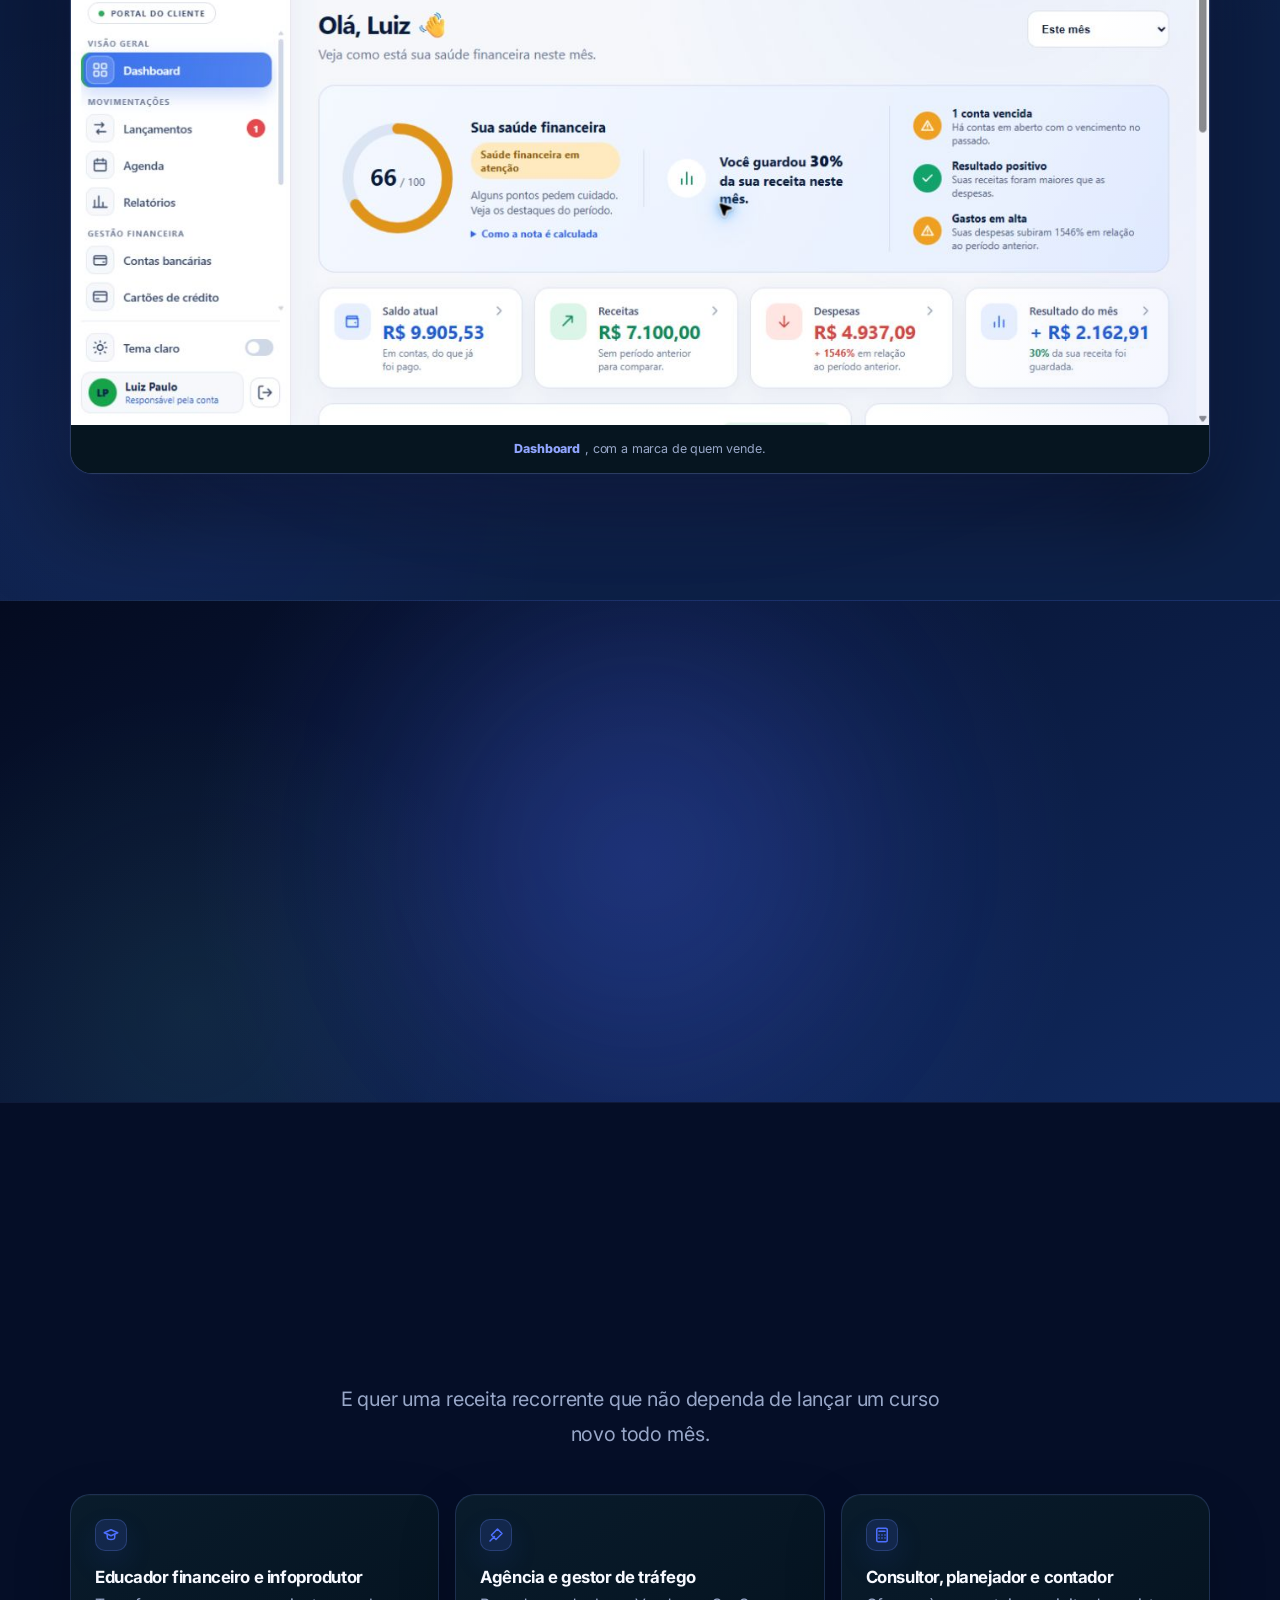
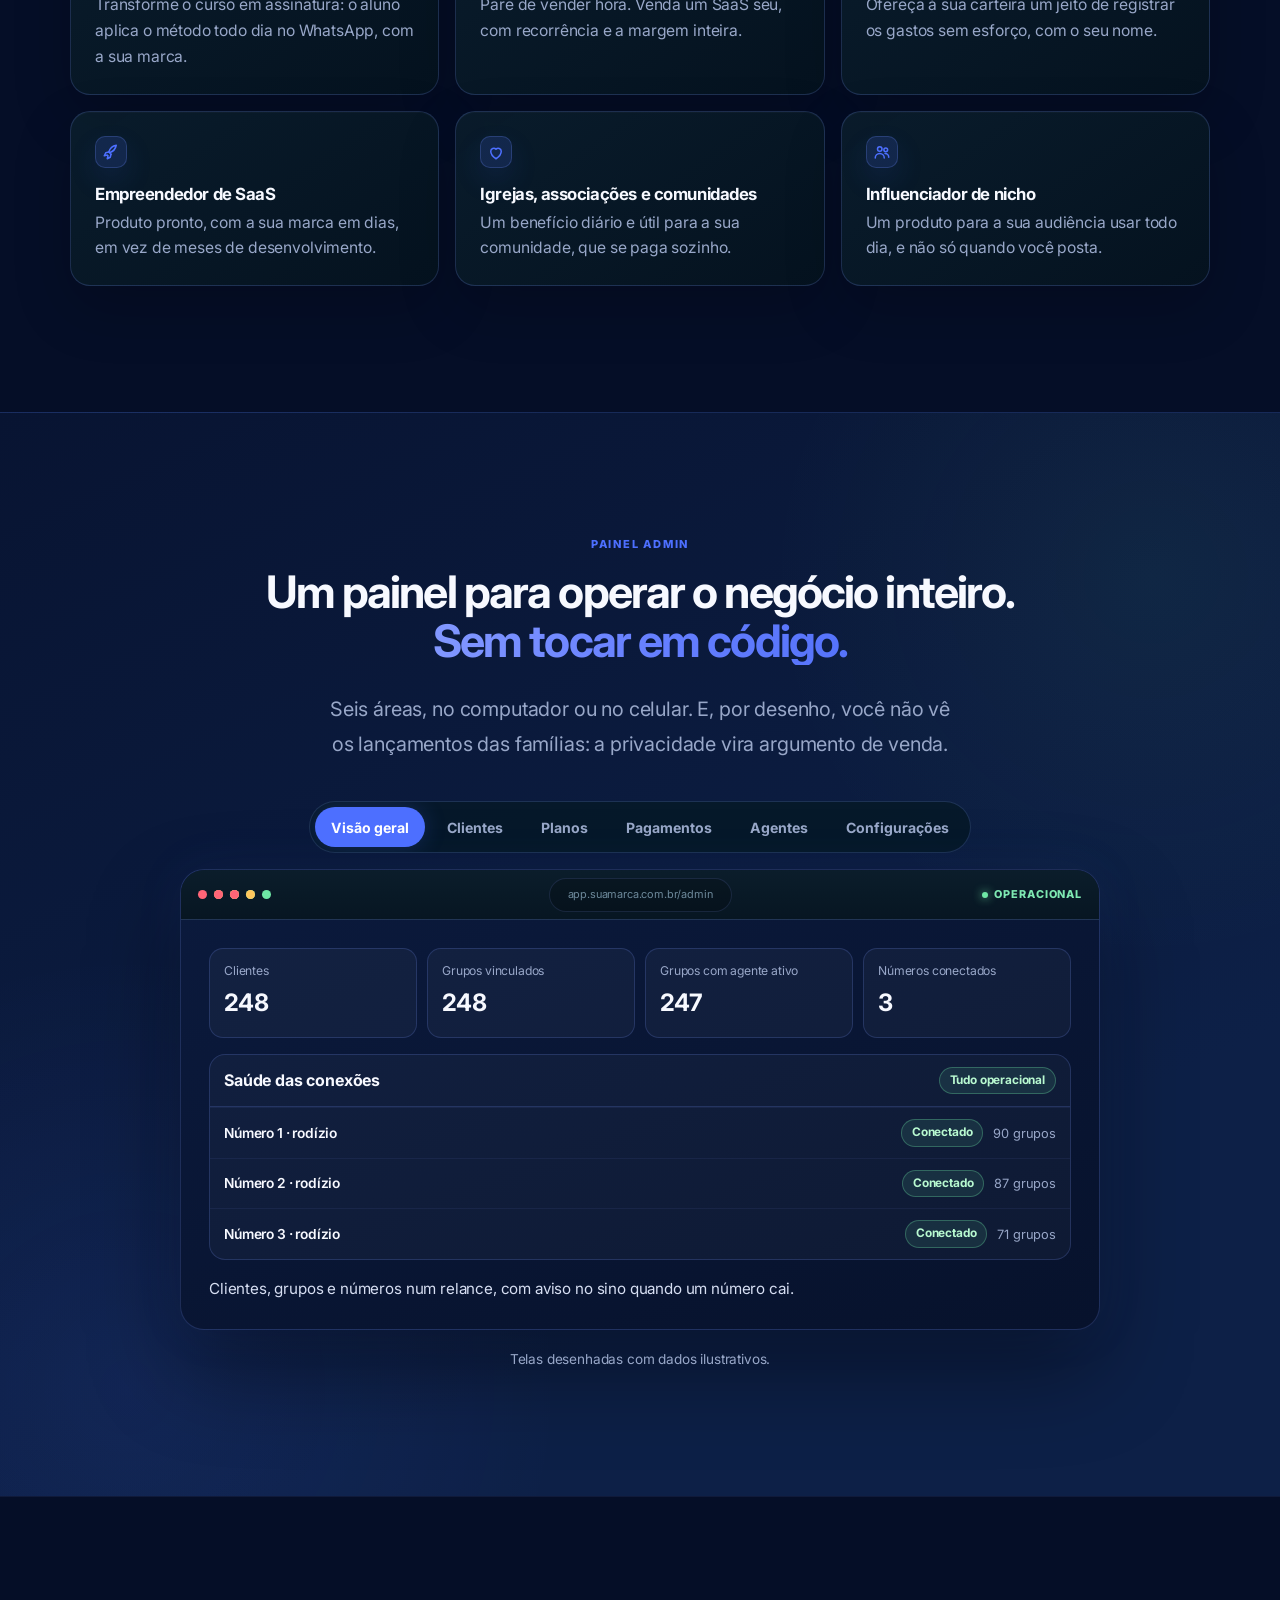
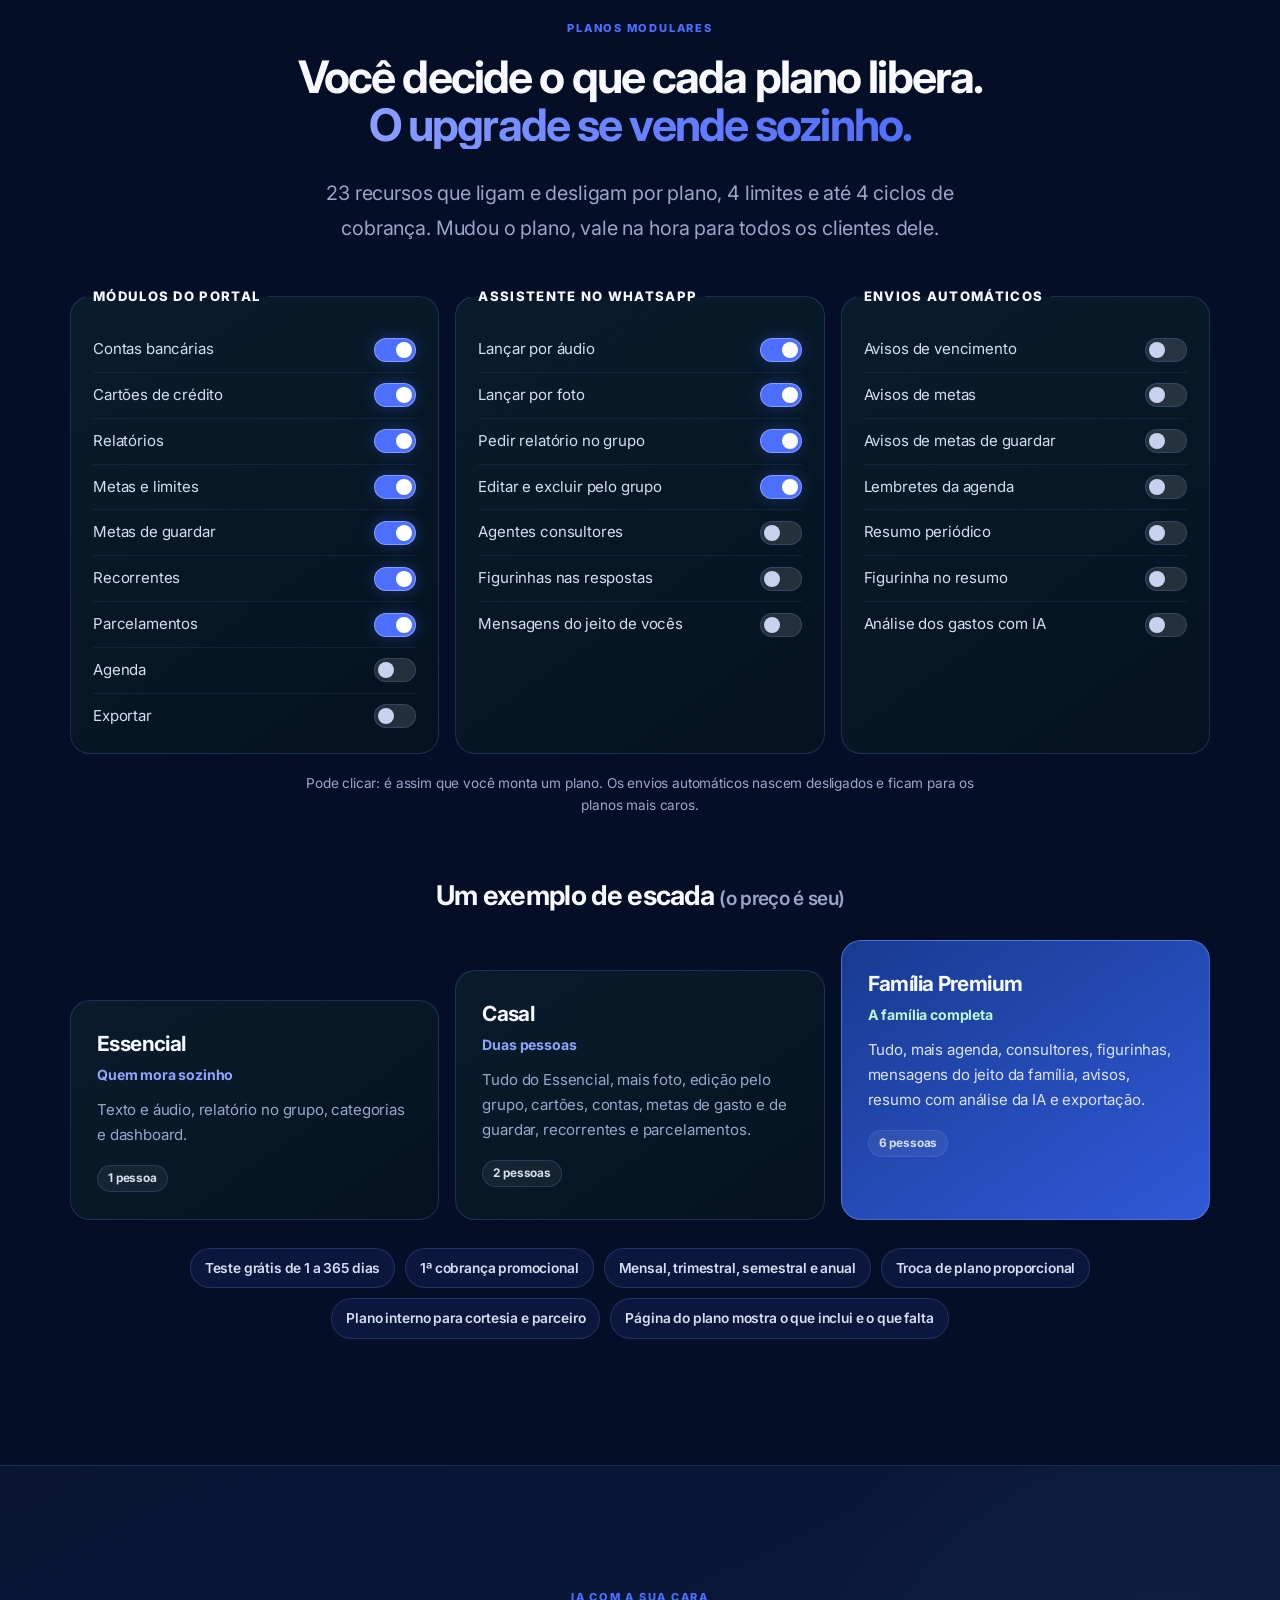
==== commit a3d0c762: "feat: White Label na raiz do domínio e cliente final em /lp A raiz passa a abrir a página do White L" ====
--- a/whitelabel-v2/index.html
+++ b/whitelabel-v2/index.html
@@ -19,7 +19,7 @@
   <meta property="og:image:width" content="1200">
   <meta property="og:image:height" content="630">
   <meta name="twitter:card" content="summary_large_image">
-  <link rel="canonical" href="https://donaconta.com.br/whitelabel/">
+  <link rel="canonical" href="https://donaconta.com.br/">
   <!-- FIM EDITÁVEL -->
 
   <link rel="icon" href="/assets/favicon.png" type="image/png">
@@ -834,7 +834,7 @@
     <div class="caixa rodape__grade">
       <img class="logo" src="/assets/logo-escuro.webp" width="418" height="96" alt="Dona Conta" data-logo="escuro" loading="lazy">
       <nav class="rodape__links" aria-label="Links do rodapé">
-        <a href="/">Conheça o app</a>
+        <a href="/lp/">Conheça o app</a>
         <a href="https://app.donaconta.com.br/termos" data-app="/termos">Termos de uso</a>
         <a href="https://app.donaconta.com.br/privacidade" data-app="/privacidade">Privacidade</a>
         <a href="https://wa.me/5511999999999" data-whatsapp-vendas>WhatsApp</a>
